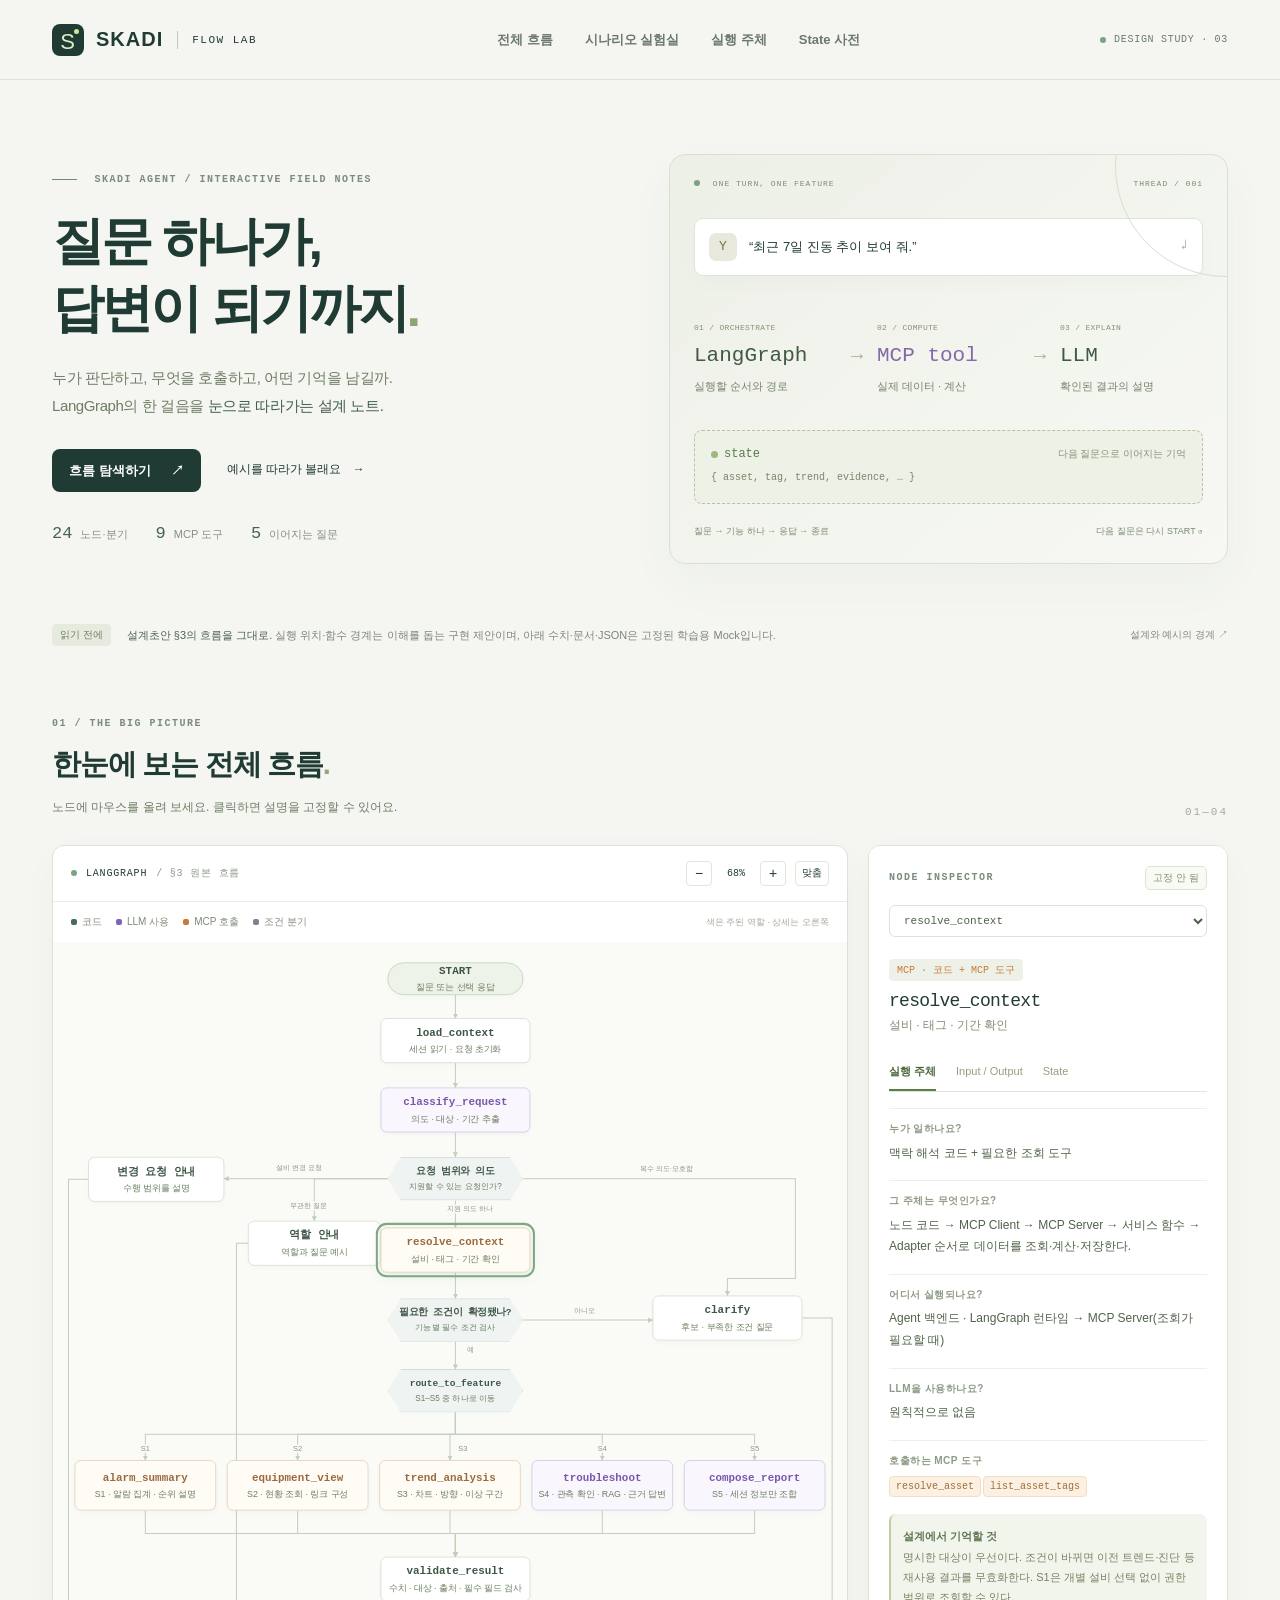
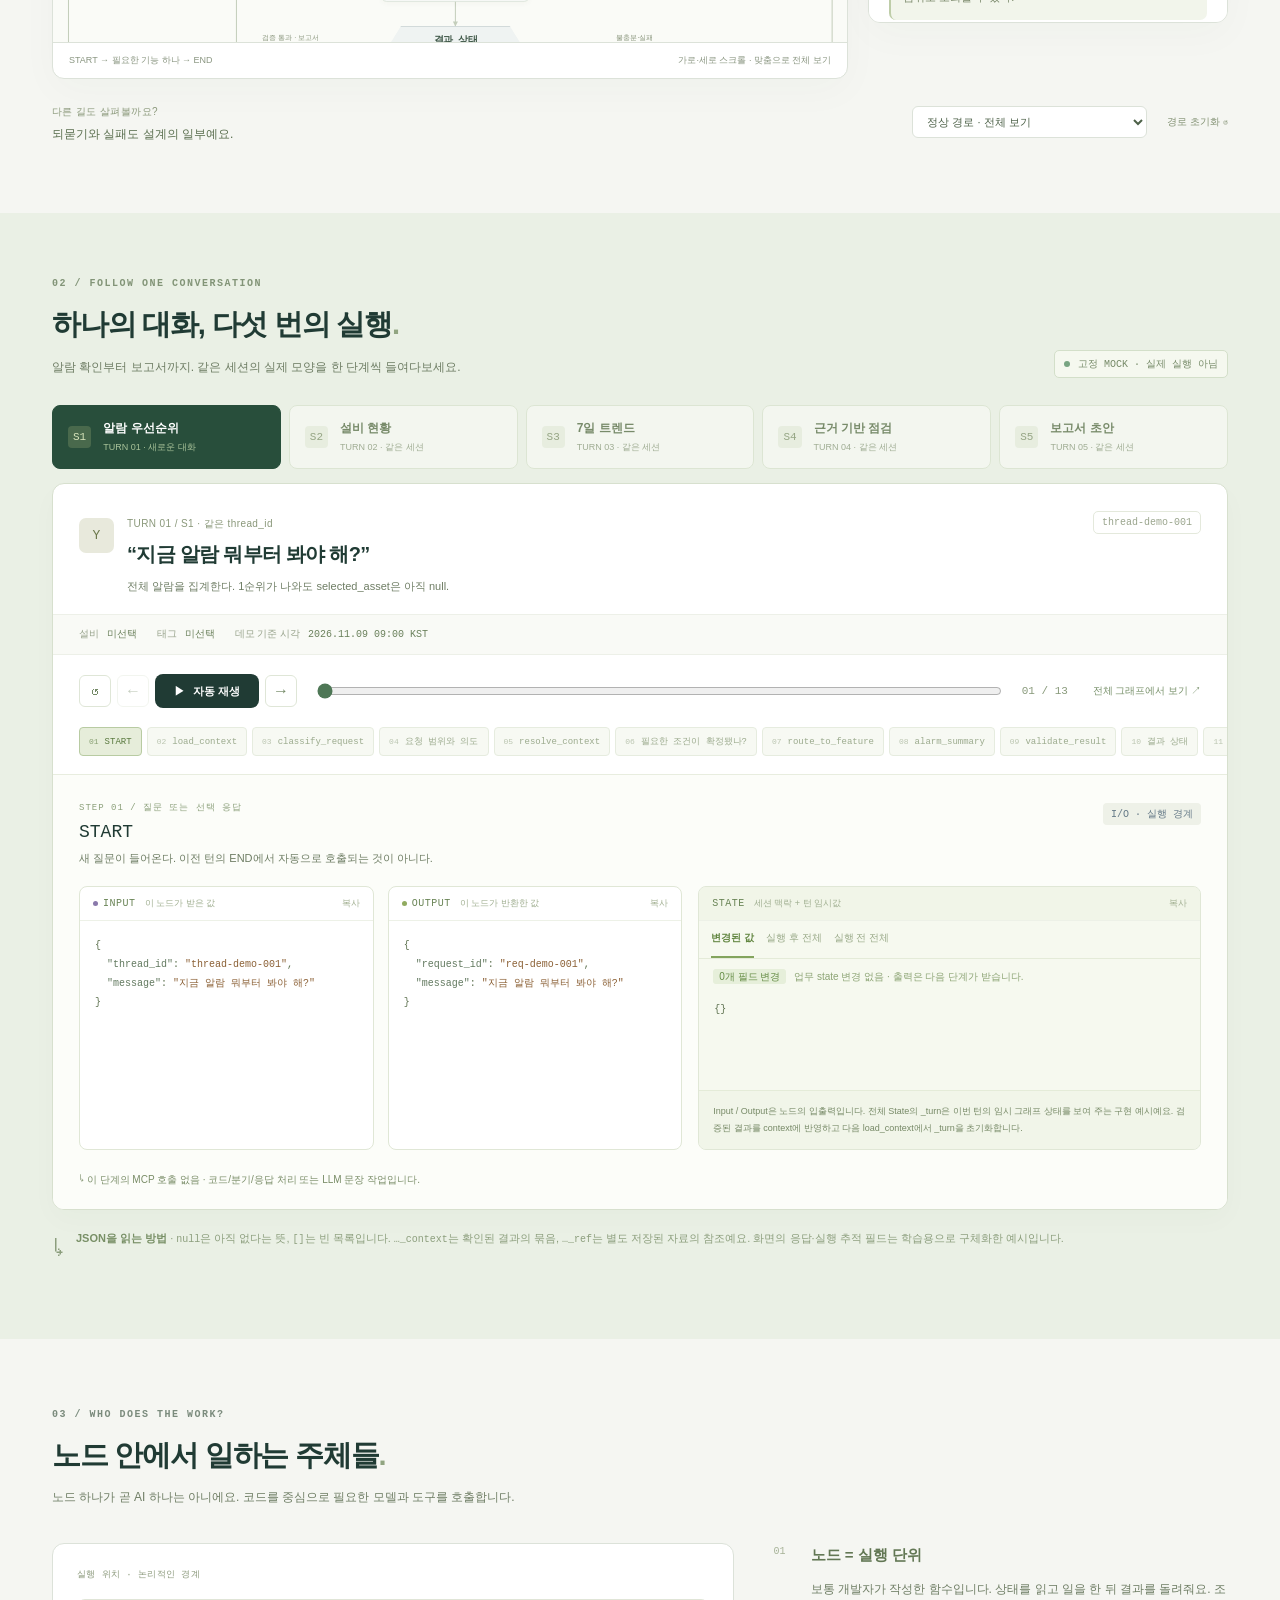
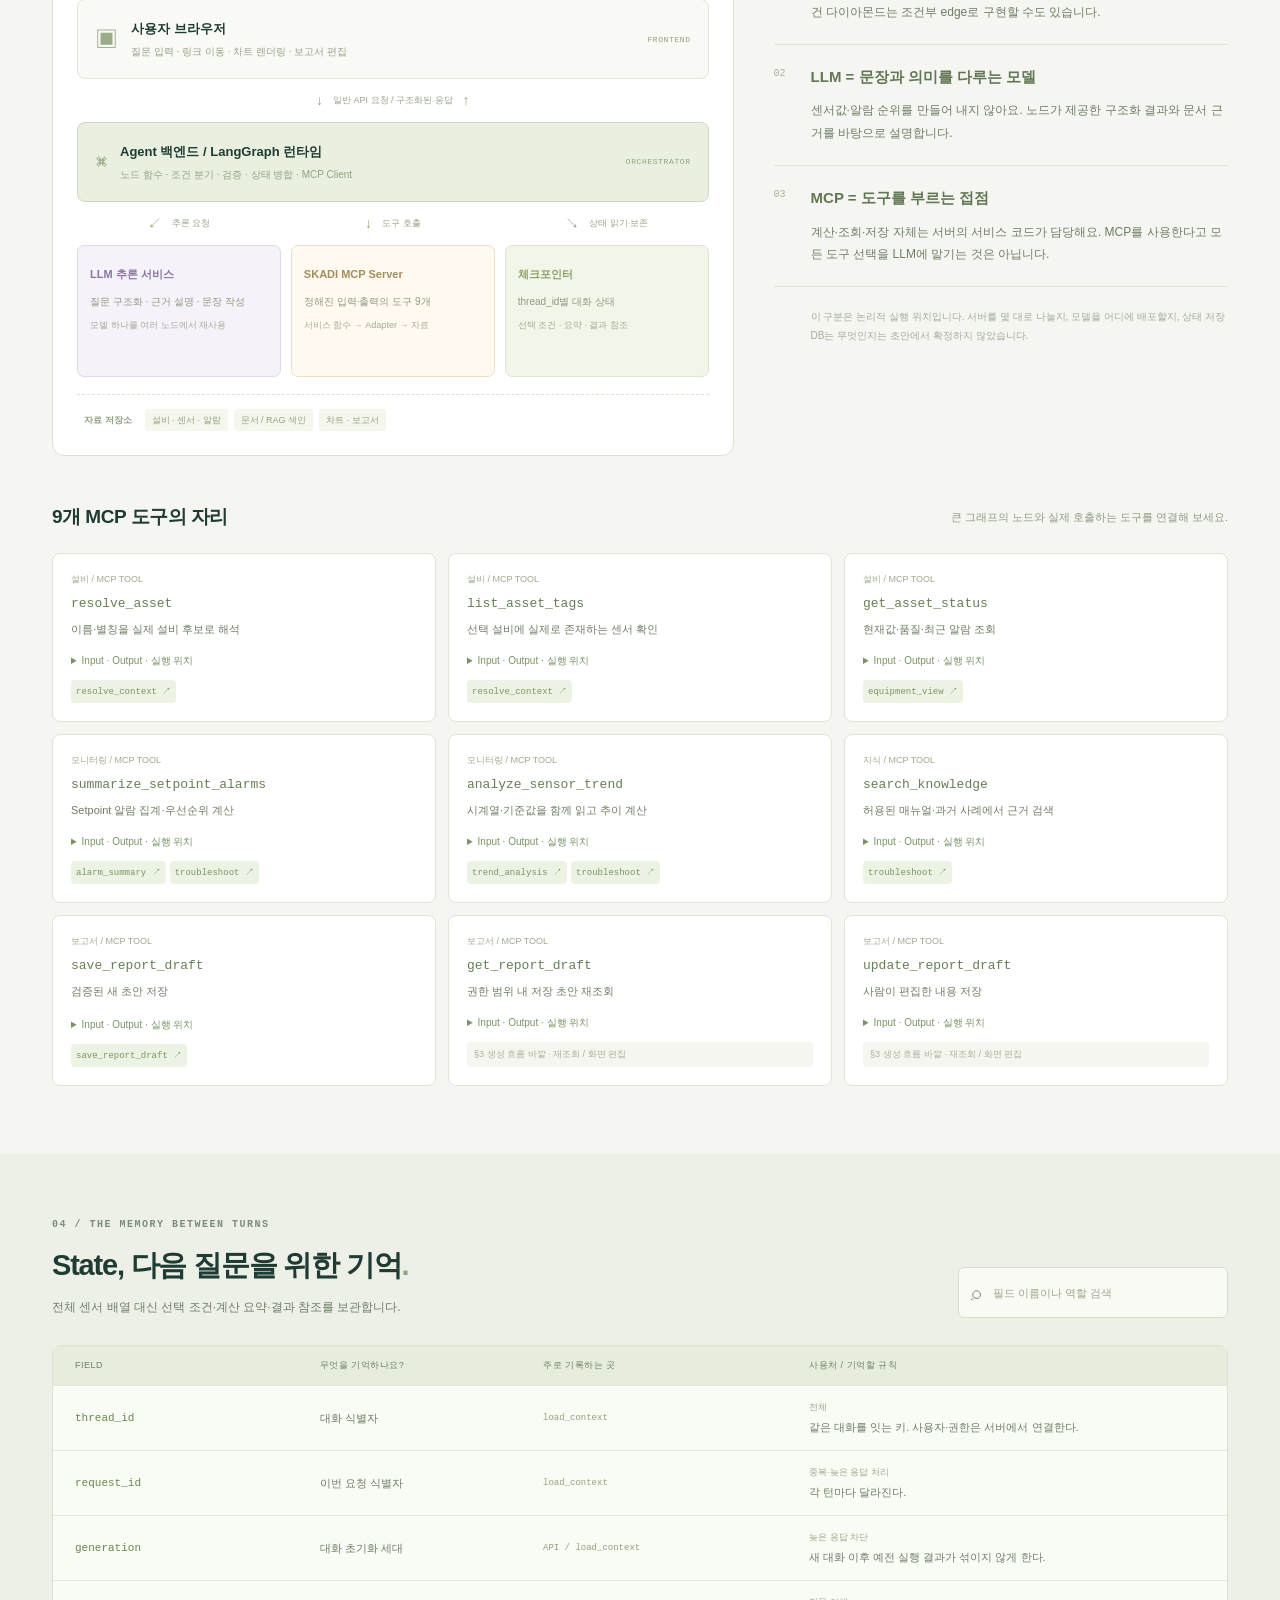
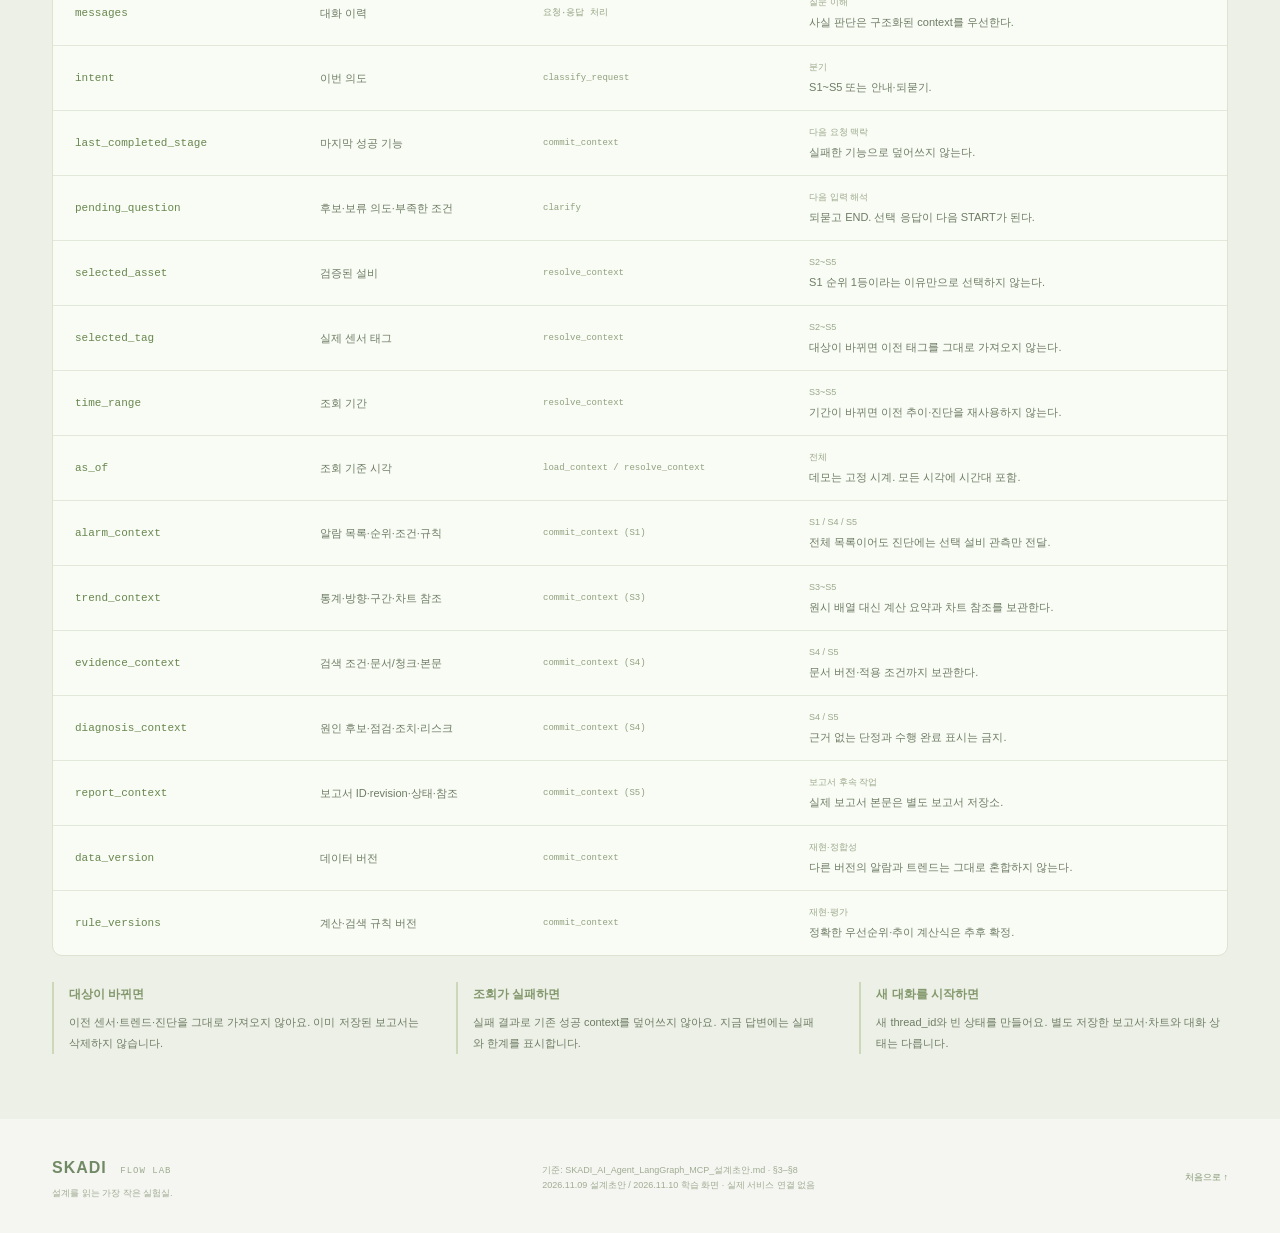
==== index.html @ d01e1230 "Publish SKADI LangGraph interactive learning site" ====
<!doctype html>
<html lang="ko">
<head>
<meta charset="utf-8"><meta name="viewport" content="width=device-width,initial-scale=1">
<meta name="theme-color" content="#f5f6f2">
<meta name="description" content="SKADI 설계초안의 24개 LangGraph 노드와 MCP 도구, S1–S5의 입력·출력·상태 변화를 함께 탐색하는 학습 도구.">
<title>SKADI — LangGraph Flow Lab</title>
<style>:root{--bg:#f5f6f2;--paper:#fff;--ink:#203b34;--body:#48564e;--muted:#839087;--line:#dce2d9;--green:#2a604d;--mint:#e7eee6;--purple:#8062bb;--orange:#c87935;--mono:'SFMono-Regular',Consolas,'Liberation Mono',monospace;--shadow:0 12px 40px #203b3407}*{box-sizing:border-box}html{scroll-behavior:smooth;scroll-padding-top:100px}body{margin:0;background:var(--bg);color:var(--ink);font-family:-apple-system,BlinkMacSystemFont,'Apple SD Gothic Neo','Malgun Gothic',sans-serif;font-size:14px;line-height:1.65}button,input,select{font:inherit}button,a,select,input{touch-action:manipulation}button{cursor:pointer}a{color:inherit;text-decoration:none}button{color:inherit}button:disabled{opacity:.4;cursor:not-allowed}button:focus-visible,a:focus-visible,input:focus-visible,select:focus-visible,[tabindex]:focus-visible{outline:3px solid #a486e0;outline-offset:3px}button,select{transition:background .15s,border-color .15s,box-shadow .15s}::selection{background:#dce7c1}h1,h2,h3,p{margin:0}code,.mono{font-family:var(--mono)}.wrap{max-width:1512px;margin:auto;padding-left:52px;padding-right:52px}.site-header{height:80px;border-bottom:1px solid var(--line);display:flex;align-items:center;justify-content:space-between;padding:0 52px;position:sticky;top:0;z-index:30;background:#f5f6f2f5;backdrop-filter:blur(16px)}.brand{display:flex;align-items:center;gap:12px;font-weight:800;font-size:20px;letter-spacing:1px}.brand-mark{width:32px;height:32px;background:var(--ink);color:#e0ebc8;display:grid;place-items:center;border-radius:8px;font-size:22px;position:relative;font-weight:500}.brand-mark span{position:absolute;width:5px;height:5px;right:5px;top:5px;background:#d2e69b;border-radius:50%}.brand-sep{width:1px;height:18px;background:#bdc9bb;margin:0 2px}.brand-sub{font:11px var(--mono);letter-spacing:1.5px;font-weight:500}.site-header nav{display:flex;gap:32px;font-size:13px;font-weight:600;color:#6b786e}.nav-link:hover{color:var(--green)}.header-status{font:10px var(--mono);letter-spacing:.7px;display:flex;align-items:center;gap:8px;color:#6a7a70}.header-status i,.visual-top i,.fixture-label i,.live-dot{width:6px;height:6px;background:#78a482;border-radius:50%;display:inline-block}.hero{display:grid;grid-template-columns:1fr 1fr;gap:58px;padding-top:74px;padding-bottom:58px;align-items:center}.eyebrow{font:10px var(--mono);letter-spacing:1.5px;font-weight:600;color:#7b8b7d}.tiny-line{width:25px;height:1px;display:inline-block;vertical-align:middle;background:#6f8d6c;margin-right:10px}h1{font-size:clamp(40px,4.1vw,62px);letter-spacing:-3px;font-weight:650;line-height:1.28;margin-top:22px}.green-dot{color:#8ca575}.hero-desc{font-size:15px;line-height:1.9;color:#7a877d;margin-top:22px;letter-spacing:-.4px}.hero-desc strong{color:#435e4f;font-weight:500}.hero-actions{display:flex;align-items:center;gap:26px;margin-top:28px}.btn{border:0;border-radius:8px;padding:11px 17px;font-weight:600;font-size:13px;display:inline-flex;gap:20px;align-items:center;justify-content:center}.primary{background:var(--ink);color:#fff}.primary:hover{background:#35604d}.text-button,.plain-btn{font-size:12px;background:none;border:0;padding:5px 0;font-weight:500}.text-button span{margin-left:8px}.hero-meta{display:flex;gap:28px;margin-top:32px;font-size:11px;color:#869080}.hero-meta b{font:17px var(--mono);color:#45634e;margin-right:5px}.hero-visual{border:1px solid #d9e1d2;background:linear-gradient(140deg,#edf0e7,#f7f8f4);border-radius:16px;padding:24px;position:relative;box-shadow:0 20px 48px #3f54390a;overflow:hidden}.hero-visual:after{content:'';position:absolute;width:220px;height:220px;border:1px solid #d7dfcd;border-radius:50%;right:-110px;top:-100px;pointer-events:none}.visual-top{display:flex;justify-content:space-between;font:8px var(--mono);letter-spacing:1px;color:#7b8a75}.visual-top i{margin-right:7px}.prompt-bubble{background:#fff;border:1px solid #dee4d9;border-radius:9px;display:flex;align-items:center;gap:12px;padding:14px;font-size:13px;margin:30px 0 25px;box-shadow:0 8px 20px #30452c05}.prompt-avatar,.scenario-user{background:#e8e9dc;color:#6c784b;border-radius:7px;display:grid;place-items:center;width:28px;height:28px;font-family:var(--mono);font-size:13px}.prompt-enter{margin-left:auto;color:#a7afa0}.pipeline{display:flex;align-items:center;gap:10px}.pipe-cell{flex:1;padding:13px 0}.pipe-index{font:8px var(--mono);color:#87917a;letter-spacing:.3px}.pipe-cell strong{display:block;font:21px var(--mono);margin:7px 0;color:#405b42}.pipe-cell small{font-size:11px;color:#77836d}.pipe-cell.purple strong{color:#8468aa}.pipe-arrow{font-size:20px;color:#a9b297}.visual-memory{border:1px dashed #b5c4a6;border-radius:8px;padding:16px;margin-top:20px;background:#edf1e6}.visual-memory>div{font:12px var(--mono);color:#597a4d;display:flex;align-items:center;gap:6px}.memory-dot{width:7px;height:7px;background:#9fb77c;border-radius:50%}.memory-label{font:10px -apple-system,sans-serif;margin-left:auto;color:#879279}.visual-memory code{display:block;font-size:10px;margin-top:9px;color:#78856d}.visual-bottom{display:flex;justify-content:space-between;margin-top:20px;font-size:9px;color:#7b8a70}.source-strip{display:flex;align-items:center;gap:16px;font-size:11px;color:#7c8679}.source-strip:before{display:none}.source-strip p{flex:1}.source-strip strong{font-weight:500;color:#50604f}.source-tag{padding:3px 8px;background:#e7ebdf;border-radius:4px;font-size:10px;color:#6c7e60;white-space:nowrap}.source-strip .plain-btn{font-size:10px;white-space:nowrap}.section{padding-top:70px;padding-bottom:68px}.section-title{display:flex;align-items:flex-end;justify-content:space-between;gap:24px;margin-bottom:27px}.section-title .eyebrow{margin-bottom:12px}.section-title h2{font-size:29px;letter-spacing:-1.2px;font-weight:650}.section-dot{color:#91a581}.section-title p:not(.eyebrow){font-size:12px;color:#84907f;margin-top:9px}.section-number{font:11px var(--mono);color:#a3ac9b;letter-spacing:2px}.flow-layout{display:grid;grid-template-columns:minmax(0,1fr) 360px;gap:20px;align-items:start}.graph-card{border:1px solid var(--line);border-radius:12px;background:var(--paper);overflow:hidden;box-shadow:var(--shadow)}.graph-toolbar{display:flex;justify-content:space-between;align-items:center;padding:14px 18px;border-bottom:1px solid #e8ece3;height:56px}.graph-label{font:10px var(--mono);letter-spacing:.8px;display:flex;align-items:center;gap:9px}.muted{color:#8f998a}.zoom-controls{display:flex;align-items:center;gap:5px}.zoom-controls button{border:1px solid #e0e6d9;background:#fff;border-radius:4px;min-width:26px;height:25px;padding:0 6px;font-size:14px}.zoom-controls button:hover{background:var(--mint)}#zoom-label{font:10px var(--mono);width:38px;text-align:center}.zoom-controls .fit-btn{font-size:10px;margin-left:4px}.graph-legend{display:flex;gap:14px;padding:12px 18px;font-size:10px;color:#7f8b79;flex-wrap:wrap}.graph-legend span{display:flex;align-items:center;gap:5px}.graph-legend i{background:var(--dot);width:6px;height:6px;border-radius:2px}.graph-legend .legend-hint{margin-left:auto;font-size:9px;color:#a2ac9a}.graph-viewport{height:700px;overflow:auto;background-color:#fafbf7;background-image:radial-gradient(#d6decc .7px,transparent .7px);background-size:18px 18px;position:relative;overscroll-behavior:contain}#graph-sizer{position:relative;margin:auto}#graph-canvas{width:1144px;height:1640px;position:relative;transform-origin:top left}#graph-edges,#graph-nodes{position:absolute;inset:0}.graph-node{position:absolute;display:flex;flex-direction:column;justify-content:center;align-items:center;background:#fff;border:1.5px solid #ccd9cc;border-radius:9px;box-shadow:0 4px 8px #3c553507;padding:8px;color:#3d5646;z-index:2;transition:box-shadow .15s,opacity .2s,border-color .2s;overflow:visible}.graph-node .node-name{font:14px var(--mono);font-weight:600;white-space:nowrap;line-height:1.4}.graph-node .node-title{font-size:12px;margin-top:4px;color:#83907e;line-height:1.3}.graph-node[data-kind=llm]{border-color:#cbbce3;background:#f9f7fd;color:#7957ad}.graph-node[data-kind=tool]{border-color:#dfc7ab;background:#fffcf6;color:#9b6a3c}.graph-node[data-kind=branch]{border-color:#bfc9cc;background:#eff3f2;border-radius:4px;clip-path:polygon(10% 0,90% 0,100% 50%,90% 100%,10% 100%,0 50%);box-shadow:none}.graph-node[data-kind=branch] .node-name{font-size:13px}.graph-node[data-kind=branch] .node-title{font-size:11px}.graph-node[data-kind=boundary]{border-radius:32px;background:#eef3e9;border-color:#b9ccb1}.graph-node[data-kind=boundary] .node-name{font-size:14px}.graph-node.selected{outline:3px solid #82a684;outline-offset:4px;z-index:4;box-shadow:0 4px 18px #53825425}.graph-node.active-step{background:#264c3a;color:#fff;border-color:#264c3a;box-shadow:0 0 0 5px #d9e4c5}.graph-node.active-step .node-title{color:#cad8be}.graph-node.dimmed{opacity:.25}.graph-edge{fill:none;stroke:#c4cebb;stroke-width:1.5;transition:opacity .2s;marker-end:url(#arrow)}.graph-edge.highlighted{stroke:#70945d;stroke-width:3;marker-end:url(#arrow-active)}.graph-edge.dimmed{opacity:.18}.edge-label{font:11px -apple-system,sans-serif;fill:#8a967d;paint-order:stroke;stroke:#fafbf7;stroke-width:5px;stroke-linejoin:round}.edge-label.highlighted{fill:#527246}.edge-label.dimmed{opacity:.3}.graph-footer{display:flex;justify-content:space-between;border-top:1px solid var(--line);padding:10px 16px;font-size:10px;color:#8a9681}.inspector{position:sticky;top:100px;border:1px solid var(--line);border-radius:12px;background:#fff;padding:20px;box-shadow:var(--shadow);max-height:calc(100vh - 122px);overflow:auto;scrollbar-width:thin}.inspector-top{display:flex;align-items:center;justify-content:space-between;margin-bottom:15px}.chip-button{border:1px solid var(--line);border-radius:5px;background:#f8faf4;font-size:10px;padding:3px 7px;color:#809074}.chip-button[aria-pressed=true]{background:#e5ecd9;color:#536b3f;border-color:#b9c8a6}select{background:#fff;color:#4d6148;border:1px solid var(--line);border-radius:6px;padding:8px 28px 8px 10px;font-size:11px;max-width:100%}#node-select{width:100%;font-family:var(--mono);font-size:11px;margin-bottom:20px}.node-detail-header .actor-badge{margin-bottom:10px}.actor-badge{display:inline-flex;align-items:center;gap:6px;font:10px var(--mono);padding:4px 8px;border-radius:4px;background:#eef1e8;color:#657b59;white-space:nowrap}.node-detail-header h3{font:18px var(--mono);letter-spacing:-.7px;overflow-wrap:anywhere}.node-detail-header p{font-size:12px;color:#7f8e76;margin-top:5px}.detail-field{margin-top:16px;padding-top:12px;border-top:1px solid #edf0e7}.detail-field dt{font-size:10px;font-weight:600;color:#8f9b85;letter-spacing:.5px;margin-bottom:5px}.detail-field dd{margin:0;font-size:12px;color:#51634a;line-height:1.8;overflow-wrap:anywhere}.tool-pill{display:inline-block;font:10px var(--mono);padding:4px 6px;margin:2px 2px 2px 0;background:#fbf0e2;color:#a26f36;border:1px solid #f1dec3;border-radius:4px;overflow-wrap:anywhere;max-width:100%}.inspector-tabs{display:flex;border-bottom:1px solid #e1e7d8;margin-top:17px;gap:20px}.inspector-tabs button{border:0;border-bottom:2px solid transparent;background:none;font-size:11px;padding:9px 0;color:#91a083}.inspector-tabs button.active{border-color:#5d7c4a;color:#49653a;font-weight:600}.mini-json{background:#f5f7f0;border:1px solid #e8eddf;border-radius:6px;padding:10px;font:10px/1.65 var(--mono);white-space:pre-wrap;overflow-wrap:anywhere;margin:8px 0;max-height:300px;overflow:auto;color:#516848}.mini-label{font:9px var(--mono);letter-spacing:.5px;color:#8c9a7d;margin-top:14px}.node-note{font-size:11px;line-height:1.85;margin-top:15px;padding:12px;background:#f2f5eb;border-radius:7px;color:#758465;border-left:2px solid #becda8}.node-note strong{color:#5e7650}.example-jump{font-size:11px;background:#fff;border:1px solid #d9e3ce;border-radius:5px;padding:7px 10px;margin-top:13px;width:100%;text-align:left}.exception-bar{display:flex;align-items:center;gap:20px;padding:20px 0 0}.small-label{font-size:10px;letter-spacing:.4px;color:#8a987a}.exception-bar p{font-size:12px;color:#596e4e;margin-top:3px}.exception-bar select{margin-left:auto;min-width:235px}.exception-bar .plain-btn{font-size:10px;color:#829173}#exception-detail{margin-top:16px;border:1px solid #ddd4ed;background:#f8f5fc;border-radius:10px;padding:22px}.exception-title{display:flex;align-items:flex-start;justify-content:space-between;gap:20px}.exception-title h3{font-size:16px;color:#77608e}.exception-title p{font-size:12px;color:#877496;margin-top:8px;max-width:900px}.exception-code{display:grid;grid-template-columns:1fr 1fr 1fr;gap:15px;margin-top:14px}.exception-code pre{background:#fff}.exception-invariant{font-size:11px;color:#8f77aa;margin-top:10px}.lab-section{background:#eaf0e5;padding:65px 0}.lab-section .section-title .eyebrow{color:#829477}.fixture-label{font:10px var(--mono);background:#f5f8ef;border:1px solid #d3dfc9;border-radius:5px;padding:6px 9px;color:#768a68;display:flex;align-items:center;gap:8px;white-space:nowrap}.turn-tabs{display:grid;grid-template-columns:repeat(5,1fr);gap:8px;margin-bottom:14px}.turn-tab{background:#f3f6ef;border:1px solid #dce5d3;border-radius:8px;padding:13px 15px;text-align:left;display:flex;align-items:center;gap:12px;position:relative}.turn-tab .turn-num{font:11px var(--mono);color:#95a584;background:#e7eddf;border-radius:4px;padding:5px}.turn-tab .turn-name{font-size:12px;color:#788b6a;font-weight:600}.turn-tab .turn-small{display:block;font-size:9px;color:#a0ad94;font-weight:400;margin-top:2px}.turn-tab[aria-selected=true]{background:#284e3b;border-color:#284e3b}.turn-tab[aria-selected=true] .turn-num{background:#49694c;color:#d7e4bb}.turn-tab[aria-selected=true] .turn-name{color:#fff}.turn-tab[aria-selected=true] .turn-small{color:#a9c39a}.scenario-card{border:1px solid #d7e0ce;border-radius:12px;background:#fff;overflow:hidden;box-shadow:0 10px 28px #2d4c2206}.scenario-head{display:flex;align-items:flex-start;gap:13px;padding:27px 26px 19px}.scenario-user{width:35px;height:35px;flex-shrink:0;margin-top:7px}.scenario-question h3{font-size:20px;font-weight:600;letter-spacing:-.7px;margin-top:4px}.scenario-question p{font-size:11px;color:#8b9781;margin-top:6px}.session-badge{margin-left:auto;font:10px var(--mono);padding:5px 8px;border:1px solid #e4e9dc;border-radius:5px;color:#9aa58d;white-space:nowrap}.demo-context{display:flex;flex-wrap:wrap;gap:20px;background:#f9faf6;padding:11px 26px;border-top:1px solid #edf0e8;border-bottom:1px solid #edf0e8;font-size:10px;color:#97a28b}.demo-context b{font:10px var(--mono);color:#6a805b;margin-left:5px}.playback{display:flex;gap:18px;align-items:center;padding:19px 26px}.play-buttons{display:flex;align-items:center;gap:6px}.square-btn{border:1px solid #dfe6d7;background:#fff;border-radius:6px;width:32px;height:32px;font-size:16px;color:#738966}.play-buttons .btn{padding:8px 13px;font-size:11px;gap:8px;min-width:104px}.playback input{flex:1;accent-color:#4e7756;min-width:60px}.playback .mono{font-size:11px;color:#899a7b;white-space:nowrap;width:53px}.playback .plain-btn{font-size:10px;white-space:nowrap;color:#779069}.step-rail{display:flex;gap:5px;padding:0 26px 18px;overflow:auto;scrollbar-width:thin}.step-chip{flex-shrink:0;background:#f7f9f3;border:1px solid #e6ecdf;border-radius:4px;font:9px var(--mono);padding:7px 9px;color:#9baa8d;display:flex;align-items:center;gap:6px}.step-chip.active{background:#e6edda;border-color:#b8cba2;color:#58783d}.step-chip.past{color:#7f9870;background:#f2f6eb}.step-chip .step-n{font-size:8px;opacity:.65}.trace-heading{padding:19px 26px;border-top:1px solid #e8eddf;background:#fcfdf9;display:flex;align-items:flex-start;gap:25px;justify-content:space-between}.step-kicker{font:9px var(--mono);color:#8ca07b;letter-spacing:1px}.trace-heading h3{font:18px var(--mono);margin-top:5px}.trace-heading p{font-size:11px;color:#87967b;margin-top:7px;max-width:850px}.trace-heading .actor-badge{margin-top:9px}.trace-layout{display:grid;grid-template-columns:1.2fr 1fr;padding:0 26px 22px;gap:16px;background:#fcfdf9}.io-column{display:grid;grid-template-columns:1fr 1fr;gap:14px;min-width:0}.data-panel,.state-panel{border:1px solid #e0e7d6;border-radius:8px;background:#fff;min-width:0;overflow:hidden}.panel-heading{display:flex;align-items:center;justify-content:space-between;padding:10px 13px;border-bottom:1px solid #edf1e7;font:10px var(--mono);letter-spacing:.5px;color:#688354;gap:6px}.panel-heading>span{display:flex;align-items:center;gap:5px}.panel-heading small{font:9px -apple-system,sans-serif;letter-spacing:0;color:#a0af91;margin-left:4px}.io-dot{width:5px;height:5px;border-radius:50%;display:inline-block}.input-dot{background:#8a79ab}.output-dot{background:#91ab60}.copy-btn{background:none;border:0;font-size:9px;color:#a2b092;padding:0;white-space:nowrap}.copy-btn:hover{color:#527440}.data-panel pre,.state-panel pre{padding:15px;margin:0;font:10px/1.9 var(--mono);color:#5f7351;white-space:pre-wrap;overflow-wrap:anywhere;max-height:405px;min-height:160px;overflow:auto;tab-size:2}.json-key{color:#62795f}.json-string{color:#927749}.json-number{color:#9771ae}.json-bool{color:#7d8cb1}.json-null{color:#a5afa0}.state-panel{background:#f6f9ef}.state-panel .panel-heading{background:#f1f5e8}.state-tabs{display:flex;gap:12px;padding:0 12px;border-bottom:1px solid #e4ebd8}.state-tabs button{border:0;background:none;border-bottom:2px solid transparent;padding:9px 0;font-size:10px;color:#9aaa89}.state-tabs button[aria-selected=true]{border-bottom-color:#83a45d;color:#628641;font-weight:600}#state-summary{font-size:10px;padding:10px 14px 0;color:#8ca474}.state-panel pre{max-height:327px;min-height:105px}.state-footnote{font-size:9px;line-height:1.9;color:#95a684;padding:12px 14px;border-top:1px solid #e4ebd8;background:#f1f5e9}.state-change-count{color:#648c44;background:#e6efda;border-radius:3px;padding:2px 6px;margin-right:5px}.tool-calls-wrap{padding:0 26px 22px;background:#fcfdf9}.tool-calls-head{font-size:11px;font-weight:600;color:#8c795d;margin-bottom:9px}.tool-call{border:1px solid #eddfcb;border-radius:7px;margin-top:8px;overflow:hidden;background:#fff}.tool-call summary{cursor:pointer;padding:11px 14px;background:#fbf7f0;font:10px var(--mono);color:#9b7e53}.tool-call summary small{float:right;color:#b8a17f;font:9px -apple-system,sans-serif}.call-body{display:grid;grid-template-columns:1fr 1fr;gap:15px;padding:0 14px 14px}.call-body pre{max-height:320px}.no-tools{font-size:10px;color:#a6b098;padding:0 26px 20px;background:#fcfdf9}.response-card{margin:0 26px 24px;border:1px solid #dce8ce;border-radius:8px;padding:18px;background:#f8fbf1}.response-card .small-label{color:#7f9c66}.response-card p{font-size:12px;color:#688052;margin-top:10px;line-height:1.9}.mock-link{display:inline-block;margin-top:10px;font-size:10px;padding:5px 9px;background:#e8f0dc;color:#74934f;border:0;border-radius:5px}.mini-chart{width:100%;max-width:600px;margin-top:16px;display:block}.chart-caption{font-size:9px;color:#9ca98b;margin-top:5px}.turn-end-note{padding:20px 26px;display:flex;justify-content:space-between;align-items:center;gap:25px;background:#eef4e4;border-top:1px solid #dbe7cc}.turn-end-note[hidden]{display:none}.turn-end-note b{font-size:13px;color:#678549}.turn-end-note p{font-size:11px;color:#8ba373;margin-top:5px}.turn-end-note .btn{font-size:11px;white-space:nowrap}.learning-note{display:flex;gap:12px;margin-top:18px;color:#8c9e7d;font-size:11px;line-height:1.9}.learning-note>span{font-size:24px;font-weight:300}.learning-note b{font-weight:600;color:#788f66}.learning-note code{font-size:10px}.architecture-grid{display:grid;grid-template-columns:1.5fr 1fr;gap:40px;margin-top:35px}.architecture-diagram{border:1px solid var(--line);border-radius:12px;background:#fff;padding:24px}.architecture-diagram>.small-label{font:9px var(--mono);display:block;margin-bottom:18px}.runtime-box{border-radius:8px;padding:17px;display:flex;align-items:center;gap:13px;border:1px solid #e0e5d7;background:#f9faf6}.runtime-box b{font-size:13px;font-weight:600}.runtime-box p{font-size:10px;color:#96a186;margin-top:4px}.runtime-icon{font:23px var(--mono);color:#9cab88}.runtime-tag{font:8px var(--mono);margin-left:auto;color:#91a17e;letter-spacing:.6px}.agent-box{background:#eaf0df;border-color:#cbdabd}.runtime-connector{display:flex;gap:10px;align-items:center;justify-content:center;padding:10px;font-size:14px;color:#94a87b}.runtime-connector span{font-size:9px;color:#97a58a}.runtime-branches{display:grid;grid-template-columns:1fr 1fr 1fr;gap:10px}.runtime-small{border:1px solid #dfe5d5;border-radius:7px;padding:16px 12px;min-height:132px}.runtime-small b{font-size:11px}.runtime-small p{font-size:10px;margin-top:9px;color:#8e9a81}.runtime-small small{font-size:9px;display:block;color:#a0ac94;line-height:1.8;margin-top:7px}.model-box{background:#f6f2fa;border-color:#e1d8ed;color:#8a74a2}.mcp-box{background:#fff9ef;border-color:#ebdfc8;color:#a48d5f}.checkpoint-box{background:#f2f6e9;color:#8c9f66}.storage-line{display:flex;flex-wrap:wrap;gap:6px;margin-top:17px;border-top:1px dashed #dce5d0;padding-top:14px;font-size:9px;color:#91a17f}.storage-line span{padding:4px 7px;background:#f5f7ef;border-radius:3px}.storage-line span:first-child{background:transparent;font-weight:600}.concept-notes article{position:relative;padding:0 0 20px 37px;margin-bottom:20px;border-bottom:1px solid #e0e6d6}.concept-notes article>span{position:absolute;left:0;top:3px;font:10px var(--mono);color:#a7b398}.concept-notes h3{font-size:15px;font-weight:600;color:#627754}.concept-notes article p{font-size:12px;color:#919d85;margin-top:10px;line-height:1.9}.architecture-caveat{font-size:10px;line-height:1.9;color:#a1ac95;padding-left:37px}.subsection-head{margin-top:45px;margin-bottom:20px;display:flex;justify-content:space-between;align-items:center}.subsection-head h3{font-size:19px;font-weight:600;letter-spacing:-.5px}.subsection-head p{font-size:11px;color:#8e9b81}.tool-catalog{display:grid;grid-template-columns:repeat(3,1fr);gap:12px}.tool-card{border:1px solid #dfe5d6;border-radius:8px;background:#fff;padding:18px;display:flex;flex-direction:column}.tool-card .tool-category{font-size:9px;color:#9caa8b}.tool-card h4{font:13px var(--mono);color:#677f55;overflow-wrap:anywhere;margin:9px 0}.tool-card>p{font-size:11px;color:#8b9a7c;margin-bottom:13px}.tool-card details{font-size:10px;color:#8d9c7e;line-height:1.9;margin-top:auto}.tool-card summary{cursor:pointer;font-size:10px;color:#7a9365}.tool-card details>div{border-top:1px solid #edf0e6;margin-top:9px;padding-top:9px;overflow-wrap:anywhere}.tool-card .node-jump{border:0;border-radius:4px;background:#edf3e4;color:#7b9561;font:9px var(--mono);margin:10px 4px 0 0;padding:5px}.outside-flow{font-size:9px;color:#aaaf9d;background:#f5f6f0;border-radius:3px;padding:5px 7px;margin-top:10px}.dictionary-section{background:#edf0e7;padding:65px 0}.search-field{display:flex;align-items:center;gap:10px;border:1px solid #d7dfcb;border-radius:6px;background:#f8faf3;padding:8px 12px;min-width:270px}.search-field>span{font-size:20px;color:#8e9f7e}.search-field input{border:0;background:none;outline:none;font-size:11px;color:#6c8658;width:100%}.search-field input::placeholder{color:#9caa8e}.dictionary-table{border:1px solid #dce3d0;border-radius:10px;overflow:hidden;background:#f9fbf5}.dictionary-row{display:grid;grid-template-columns:1.05fr .95fr 1.15fr 1.85fr;gap:20px;padding:14px 22px;border-bottom:1px solid #e3e9da;font-size:11px;color:#829474;align-items:center}.dictionary-row:last-child{border-bottom:0}.dictionary-row code{font-size:11px;color:#68874e;overflow-wrap:anywhere}.dictionary-row .write-node{font:9px/1.8 var(--mono);color:#91a17e}.dictionary-head{background:#e7eddd;font-size:9px;letter-spacing:.5px;color:#8ea079;padding-top:12px;padding-bottom:12px}.dictionary-row .field-usage{font-size:9px;color:#9ba98a;display:block;margin-bottom:3px}.no-results{padding:24px;color:#8c9f79;text-align:center;font-size:12px}.memory-rules{display:grid;grid-template-columns:repeat(3,1fr);gap:35px;margin-top:26px}.memory-rules article{border-left:2px solid #ccd8b9;padding-left:15px}.memory-rules b{font-size:12px;font-weight:600;color:#83986c}.memory-rules p{font-size:11px;color:#9cab8a;margin-top:7px;line-height:1.9}footer.wrap{display:flex;justify-content:space-between;align-items:center;gap:30px;padding-top:36px;padding-bottom:36px;font-size:9px;color:#a0ac92}.footer-brand b{font-size:16px;letter-spacing:1px;color:#728966}.footer-brand b span{font:9px var(--mono);margin-left:8px;color:#9dac8f}.footer-brand p{margin-top:5px}footer a{white-space:nowrap;color:#7f956c}.toast{position:fixed;left:50%;bottom:25px;transform:translate(-50%,15px);z-index:100;background:#284e3b;color:#f1f8e7;padding:11px 20px;border-radius:8px;font-size:12px;opacity:0;pointer-events:none;transition:.2s;box-shadow:0 8px 30px #162a3325}.toast.visible{opacity:1;transform:translate(-50%,0)}dialog{border:1px solid #d6dfca;border-radius:15px;max-width:600px;width:calc(100% - 40px);padding:36px;background:#fafcf6;color:#627753;box-shadow:0 30px 100px #1a342333}dialog::backdrop{background:#1c352c70;backdrop-filter:blur(4px)}dialog h2{font-size:24px;margin:15px 0}dialog p:not(.eyebrow){font-size:12px;line-height:1.9;margin-top:18px;color:#8a997a}.dialog-close{position:absolute;right:15px;top:10px;background:none;border:0;font-size:25px;color:#9aa88c}.dialog-foot{background:#edf3e3;border-radius:7px;padding:13px}.sr-only{position:absolute;width:1px;height:1px;padding:0;margin:-1px;overflow:hidden;clip:rect(0,0,0,0);white-space:nowrap;border:0}.skip-link{position:fixed;top:-60px;left:20px;z-index:100;background:var(--ink);color:#fff;padding:10px}.skip-link:focus{top:10px}@media(min-width:1600px){.graph-viewport{height:820px}}@media(max-width:1150px){.wrap{padding-left:30px;padding-right:30px}.site-header{padding:0 30px}.site-header nav{gap:20px}.header-status{display:none}.hero{gap:30px}.flow-layout{grid-template-columns:minmax(0,1fr) 310px}.inspector{padding:16px}.legend-hint{display:none!important}.trace-layout{grid-template-columns:1fr 1fr}.io-column{grid-template-columns:1fr}.data-panel pre{max-height:230px;min-height:90px}.state-panel pre{max-height:460px}.panel-heading small{display:none}.architecture-grid{gap:25px}.runtime-tag{display:none}.pipe-cell strong{font-size:17px}.pipe-index{font-size:7px}.turn-tab{padding:12px 10px;gap:7px}.turn-tab .turn-name{font-size:11px}.turn-tab .turn-small{font-size:8px}.hero-visual{padding:20px}}@media(max-width:900px){.hero{grid-template-columns:1fr 1fr;gap:20px;padding-top:45px}.hero h1{font-size:41px}.hero-desc{font-size:12px}.hero-actions{gap:13px}.hero-actions .btn{font-size:11px;gap:10px}.text-button{font-size:10px}.visual-top{font-size:7px}.pipeline{gap:7px}.pipe-cell strong{font-size:15px}.pipe-cell small{font-size:9px}.visual-bottom{font-size:8px;gap:10px}.hero-meta{gap:20px}.prompt-bubble{font-size:10px;padding:10px;gap:8px}.source-strip{flex-wrap:wrap;gap:9px}.source-strip p{flex-basis:calc(100% - 80px)}.source-strip .plain-btn{margin-left:65px}.flow-layout{grid-template-columns:minmax(0,1fr) 290px;gap:12px}.graph-legend{gap:9px;padding:10px}.graph-toolbar{padding:12px}.graph-label .muted{display:none}.graph-viewport{height:640px}.architecture-grid{grid-template-columns:1fr}.concept-notes{display:grid;grid-template-columns:repeat(3,1fr);gap:20px}.concept-notes article{padding-left:0;margin:0}.concept-notes article>span{position:static;display:block;margin-bottom:10px}.architecture-caveat{grid-column:1/-1;padding:0}.tool-catalog{grid-template-columns:repeat(2,1fr)}.dictionary-row{grid-template-columns:1fr 1fr 1.3fr;gap:14px}.dictionary-row .write-node,.dictionary-head span:nth-child(3){display:none}.playback{gap:10px}.playback .plain-btn{display:none}.session-badge{display:none}.turn-tab .turn-small{display:none}.section-title h2{font-size:25px}.section-title .fixture-label{font-size:8px}.trace-heading p{font-size:10px}.subsection-head{align-items:flex-start;gap:20px}.subsection-head p{font-size:10px}.memory-label{font-size:8px}.visual-memory code{font-size:8px}}@media(max-width:680px){html{scroll-padding-top:75px}.wrap{padding-left:20px;padding-right:20px}.site-header{height:64px;padding:0 20px}.brand{font-size:17px;gap:8px}.brand-mark{width:27px;height:27px;font-size:19px}.brand-sub{font-size:8px}.brand-sep{margin:0}.site-header nav{gap:14px}.site-header nav a{font-size:10px}.site-header nav a:nth-child(n+3){display:none}.hero{grid-template-columns:1fr;padding-top:38px;padding-bottom:28px;gap:30px}.hero h1{font-size:44px;letter-spacing:-2.5px}.hero-desc{font-size:13px}.hero-actions .btn{font-size:12px}.hero-meta{margin-top:22px}.hero-visual{padding:19px}.pipe-cell strong{font-size:20px}.pipe-cell small{font-size:10px}.pipe-index{font-size:8px}.prompt-bubble{font-size:13px;margin:23px 0 18px}.visual-memory{margin-top:10px}.memory-label{font-size:10px}.visual-memory code{font-size:10px}.visual-top{font-size:8px}.visual-bottom{font-size:9px}.source-strip{font-size:10px;gap:8px;align-items:flex-start}.source-tag{font-size:9px;margin-top:2px}.source-strip p{flex-basis:calc(100% - 75px)}.source-strip .plain-btn{margin-left:0}.section{padding-top:45px;padding-bottom:42px}.section-title{margin-bottom:22px;align-items:flex-start;flex-direction:column;gap:12px}.section-title h2{font-size:25px}.section-title p:not(.eyebrow){font-size:11px}.section-number{display:none}.flow-layout{display:flex;flex-direction:column;gap:14px}.graph-card{width:100%}.graph-viewport{height:520px}.inspector{position:static;width:100%;max-height:none}.node-detail-header h3{font-size:18px}.detail-field{margin-top:12px}.node-detail-header p{font-size:12px}.graph-footer{font-size:9px}.exception-bar{gap:10px;flex-wrap:wrap}.exception-bar>div{width:100%}.exception-bar select{margin:0;min-width:0;flex:1}.exception-code{grid-template-columns:1fr}.exception-title{flex-direction:column}.exception-title h3{font-size:15px}.exception-title p{font-size:11px}.lab-section,.dictionary-section{padding:43px 0}.turn-tabs{gap:5px}.turn-tab{flex-direction:column;padding:10px 4px;gap:4px;text-align:center}.turn-tab .turn-num{font-size:9px;padding:2px 4px;background:none!important}.turn-tab .turn-name{font-size:9px;letter-spacing:-.4px}.scenario-head{padding:18px 15px 15px;gap:9px}.scenario-question h3{font-size:16px}.scenario-question p{font-size:10px}.scenario-user{width:27px;height:27px;font-size:11px}.demo-context{padding:10px 15px;gap:5px 15px;font-size:9px}.demo-context b{font-size:9px}.playback{padding:15px;gap:8px;flex-wrap:wrap}.play-buttons{gap:4px}.play-buttons .btn{min-width:88px;font-size:10px;padding:8px}.playback .mono{font-size:9px;width:44px}.square-btn{width:28px;height:29px;font-size:14px}.playback input{width:70px}.step-rail{padding-left:15px;padding-right:15px}.trace-heading{padding:15px;gap:10px}.trace-heading h3{font-size:15px}.trace-heading .actor-badge{font-size:8px;padding:4px 5px}.trace-layout{grid-template-columns:1fr;padding:0 15px 16px;gap:12px}.io-column{grid-template-columns:1fr}.panel-heading small{display:inline}.data-panel pre{font-size:10px;max-height:270px}.state-panel pre{max-height:350px}.tool-calls-wrap{padding:0 15px 16px}.call-body{grid-template-columns:1fr;gap:0}.tool-call summary small{display:none}.response-card{margin:0 15px 16px;padding:14px}.turn-end-note{padding:17px 15px;gap:15px;flex-direction:column;align-items:flex-start}.learning-note{font-size:10px}.architecture-diagram{padding:16px}.runtime-box{padding:13px;gap:9px}.runtime-box b{font-size:11px}.runtime-box p{font-size:9px}.runtime-branches{grid-template-columns:1fr;gap:0}.runtime-small{min-height:0;padding:13px}.runtime-small p,.runtime-small small{margin-top:5px}.runtime-branches>div .runtime-connector{padding:7px}.concept-notes{grid-template-columns:1fr;gap:20px}.concept-notes article{padding:0 0 20px 32px}.concept-notes article>span{position:absolute}.concept-notes h3{font-size:14px}.concept-notes article p{font-size:11px}.architecture-caveat{font-size:10px}.tool-catalog{grid-template-columns:1fr}.tool-card{padding:16px}.tool-card h4{font-size:13px}.subsection-head{flex-direction:column;gap:6px;margin-top:30px}.search-field{width:100%;min-width:0}.dictionary-row{grid-template-columns:.9fr 1.1fr;padding:13px;gap:10px;font-size:10px;align-items:start}.dictionary-row code{font-size:10px}.dictionary-head{display:none}.dictionary-row>span:last-child{grid-column:1/-1;font-size:10px;padding-top:6px;border-top:1px dashed #e1e7d8}.dictionary-row .field-usage{display:inline;margin-right:8px}.memory-rules{grid-template-columns:1fr;gap:22px}.memory-rules p{font-size:11px}.footer-brand b{font-size:14px}footer.wrap{flex-wrap:wrap;padding-top:25px;padding-bottom:25px;gap:18px}footer>div:nth-child(2){order:3;width:100%;font-size:8px}footer a{margin-left:auto}dialog{padding:26px}dialog h2{font-size:22px}}@media(prefers-reduced-motion:reduce){html{scroll-behavior:auto}*,*:before,*:after{transition:none!important;animation:none!important}}
/* Hover facts remain legible independently of graph zoom. */
.graph-node .node-name{font-size:16px}.graph-node .node-title{font-size:13px;color:#6b7e60}.graph-node[data-kind=branch] .node-name{font-size:14px}.graph-node[data-kind=boundary] .node-name{font-size:16px}.graph-node[data-kind=branch] .node-title{font-size:12px}.node-hover-card{position:fixed;z-index:70;width:350px;max-width:calc(100vw - 24px);border:1px solid #c9d7bd;background:#fffffff9;border-radius:10px;padding:17px;box-shadow:0 12px 45px #243e3326;pointer-events:none;backdrop-filter:blur(10px)}.node-hover-card[hidden]{display:none}.node-hover-card>b{display:block;font:15px var(--mono);margin-top:5px}.hover-type{font-size:9px;color:#8e9e80}.node-hover-card dl{display:grid;grid-template-columns:65px 1fr;gap:7px 9px;font-size:10px;margin:12px 0}.node-hover-card dt{color:#8a9d76}.node-hover-card dd{margin:0;color:#5f7550;overflow-wrap:anywhere;line-height:1.7}.hover-mono{font-family:var(--mono);font-size:9px}.node-hover-card small{font-size:9px;color:#8d9f7d;border-top:1px solid #e5ecdc;padding-top:9px;display:block}.section-title p:not(.eyebrow),.scenario-question p,.trace-heading p,.concept-notes article p,.tool-card>p,.dictionary-row,.memory-rules p,.hero-desc{color:#6e7d64}.json-string{color:#8b6035}.json-number{color:#80619c}.state-footnote{color:#768966}.graph-footer{font-size:9px}.no-tools{color:#7a8d68}
</style>
</head>
<body>
<a class="skip-link" href="#flow">본문으로 바로 가기</a>
<header class="site-header"><a class="brand" href="#top" aria-label="SKADI 처음으로"><span class="brand-mark">S<span></span></span>SKADI<span class="brand-sep"></span><span class="brand-sub">FLOW LAB</span></a><nav aria-label="주요 메뉴"><a href="#flow" class="nav-link">전체 흐름</a><a href="#lab" class="nav-link">시나리오 실험실</a><a href="#architecture" class="nav-link">실행 주체</a><a href="#dictionary" class="nav-link">State 사전</a></nav><span class="header-status"><i></i> DESIGN STUDY · 03</span></header>
<main id="top">
<section class="hero wrap"><div class="hero-copy"><p class="eyebrow"><span class="tiny-line"></span> SKADI AGENT / INTERACTIVE FIELD NOTES</p><h1>질문 하나가,<br>답변이 되기까지<span class="green-dot">.</span></h1><p class="hero-desc">누가 판단하고, 무엇을 호출하고, 어떤 기억을 남길까.<br>LangGraph의 한 걸음을 <strong>눈으로 따라가는 설계 노트.</strong></p><div class="hero-actions"><a href="#flow" class="btn primary">흐름 탐색하기 <span>↗</span></a><a href="#lab" class="text-button">예시를 따라가 볼래요 <span>→</span></a></div><div class="hero-meta"><span><b>24</b> 노드·분기</span><span><b>9</b> MCP 도구</span><span><b>5</b> 이어지는 질문</span></div></div><div class="hero-visual" aria-label="한 질문은 하나의 기능을 수행하고, 다음 질문에서 같은 상태를 이어 씁니다"><div class="visual-top"><span><i></i> ONE TURN, ONE FEATURE</span><span>THREAD / 001</span></div><div class="prompt-bubble"><span class="prompt-avatar">Y</span><span>“최근 7일 진동 추이 보여 줘.”</span><span class="prompt-enter">↵</span></div><div class="pipeline"><div class="pipe-cell"><span class="pipe-index">01 / ORCHESTRATE</span><strong>LangGraph</strong><small>실행할 순서와 경로</small></div><span class="pipe-arrow">→</span><div class="pipe-cell purple"><span class="pipe-index">02 / COMPUTE</span><strong>MCP tool</strong><small>실제 데이터 · 계산</small></div><span class="pipe-arrow">→</span><div class="pipe-cell"><span class="pipe-index">03 / EXPLAIN</span><strong>LLM</strong><small>확인된 결과의 설명</small></div></div><div class="visual-memory"><div><span class="memory-dot"></span> state <span class="memory-label">다음 질문으로 이어지는 기억</span></div><code>{ asset, tag, trend, evidence, … }</code></div><div class="visual-bottom"><span>질문 → 기능 하나 → 응답 → 종료</span><span>다음 질문은 다시 START ↺</span></div></div></section>
<div class="source-strip wrap"><span class="source-tag">읽기 전에</span><p><strong>설계초안 §3의 흐름을 그대로.</strong> 실행 위치·함수 경계는 이해를 돕는 구현 제안이며, 아래 수치·문서·JSON은 고정된 학습용 Mock입니다.</p><button class="plain-btn" id="open-notes">설계와 예시의 경계 <span>↗</span></button></div>
<section id="flow" class="section wrap"><div class="section-title"><div><p class="eyebrow">01 / THE BIG PICTURE</p><h2>한눈에 보는 전체 흐름<span class="section-dot">.</span></h2><p>노드에 마우스를 올려 보세요. 클릭하면 설명을 고정할 수 있어요.</p></div><span class="section-number">01—04</span></div>
<div class="flow-layout"><div class="graph-card"><div class="graph-toolbar"><div class="graph-label"><span class="live-dot"></span> LANGGRAPH <span class="muted">/ §3 원본 흐름</span></div><div class="zoom-controls"><button id="zoom-out" aria-label="그래프 축소">−</button><span id="zoom-label">100%</span><button id="zoom-in" aria-label="그래프 확대">+</button><button id="zoom-fit" class="fit-btn">맞춤</button></div></div><div class="graph-legend"><span><i style="--dot:#456b63"></i>코드</span><span><i style="--dot:#8062bb"></i>LLM 사용</span><span><i style="--dot:#c87935"></i>MCP 호출</span><span><i style="--dot:#7b8391"></i>조건 분기</span><span class="legend-hint">색은 주된 역할 · 상세는 오른쪽</span></div><div class="graph-viewport" id="graph-viewport" tabindex="0" aria-label="전체 LangGraph. 가로·세로 스크롤로 탐색할 수 있습니다. 맞춤 버튼으로 전체 너비를 볼 수 있습니다."><div id="graph-sizer"><div id="graph-canvas"><svg id="graph-edges" width="1144" height="1640" viewBox="0 0 1144 1640" aria-hidden="true"></svg><div id="graph-nodes"></div></div></div></div><div class="graph-footer"><span>START → 필요한 기능 하나 → END</span><span>가로·세로 스크롤 · 맞춤으로 전체 보기</span></div></div>
<aside class="inspector" aria-label="선택한 노드 상세"><div class="inspector-top"><span class="eyebrow">NODE INSPECTOR</span><button id="pin-button" class="chip-button" aria-pressed="false">고정 안 됨</button></div><label class="sr-only" for="node-select">살펴볼 노드</label><select id="node-select"></select><div id="node-detail"></div></aside></div>
<div class="exception-bar"><div><span class="small-label">다른 길도 살펴볼까요?</span><p>되묻기와 실패도 설계의 일부예요.</p></div><label class="sr-only" for="exception-select">예외 경로 선택</label><select id="exception-select"><option value="">정상 경로 · 전체 보기</option></select><button id="clear-path" class="plain-btn">경로 초기화 ↺</button></div><div id="exception-detail" hidden></div>
</section>
<section id="lab" class="lab-section"><div class="wrap"><div class="section-title"><div><p class="eyebrow">02 / FOLLOW ONE CONVERSATION</p><h2>하나의 대화, 다섯 번의 실행<span class="section-dot">.</span></h2><p>알람 확인부터 보고서까지. 같은 세션의 실제 모양을 한 단계씩 들여다보세요.</p></div><span class="fixture-label"><i></i> 고정 MOCK · 실제 실행 아님</span></div>
<div class="turn-tabs" role="tablist" aria-label="예시 대화 선택" id="turn-tabs"></div><div class="scenario-card"><div class="scenario-head"><div class="scenario-user">Y</div><div class="scenario-question"><span id="turn-counter" class="small-label"></span><h3 id="scenario-question"></h3><p id="scenario-explain"></p></div><span class="session-badge">thread-demo-001</span></div><div class="demo-context"><span>설비 <b id="demo-asset">미선택</b></span><span>태그 <b id="demo-tag">미선택</b></span><span>데모 기준 시각 <b>2026.11.09 09:00 KST</b></span></div>
<div class="playback"><div class="play-buttons"><button id="replay" class="square-btn" aria-label="이번 질문 처음부터">↺</button><button id="prev-step" class="square-btn" aria-label="이전 노드">←</button><button id="play" class="btn primary"><span id="play-icon">▶</span> <span id="play-label">자동 재생</span></button><button id="next-step" class="square-btn" aria-label="다음 노드">→</button></div><label class="sr-only" for="step-range">실행 단계</label><input type="range" id="step-range" min="0" max="12" value="0"><span id="step-count" class="mono"></span><button id="show-on-graph" class="plain-btn">전체 그래프에서 보기 ↗</button></div>
<div class="step-rail" id="step-rail" aria-label="이번 질문의 노드 실행 순서"></div>
<div class="trace-heading"><div><span class="step-kicker" id="trace-kicker"></span><h3 id="trace-title"></h3><p id="trace-why"></p></div><span id="trace-actor" class="actor-badge"></span></div>
<div class="trace-layout"><div class="io-column"><div class="data-panel"><div class="panel-heading"><span><i class="io-dot input-dot"></i> INPUT <small>이 노드가 받은 값</small></span><button class="copy-btn" data-copy="input">복사</button></div><pre id="trace-input" tabindex="0"></pre></div><div class="data-panel"><div class="panel-heading"><span><i class="io-dot output-dot"></i> OUTPUT <small>이 노드가 반환한 값</small></span><button class="copy-btn" data-copy="output">복사</button></div><pre id="trace-output" tabindex="0"></pre></div></div><div class="state-panel"><div class="panel-heading"><span>STATE <small>세션 맥락 + 턴 임시값</small></span><button class="copy-btn" data-copy="state">복사</button></div><div class="state-tabs" role="tablist" aria-label="상태 보기"><button role="tab" data-state="diff" aria-selected="true">변경된 값</button><button role="tab" data-state="after" aria-selected="false">실행 후 전체</button><button role="tab" data-state="before" aria-selected="false">실행 전 전체</button></div><div id="state-summary"></div><pre id="trace-state" tabindex="0"></pre><div class="state-footnote">Input / Output은 노드의 입출력입니다. 전체 State의 _turn은 이번 턴의 임시 그래프 상태를 보여 주는 구현 예시예요. 검증된 결과를 context에 반영하고 다음 load_context에서 _turn을 초기화합니다.</div></div></div>
<div id="tool-calls"></div><div id="response-preview"></div><div class="turn-end-note" id="turn-end-note" hidden><div><b>이 실행은 여기서 끝나요.</b><p>다음 기능은 새로운 사용자 질문으로 시작합니다. 같은 thread_id의 state를 다시 읽어요.</p></div><button id="next-turn" class="btn primary">다음 질문 시작 →</button></div></div>
<div class="learning-note"><span>↳</span><p><b>JSON을 읽는 방법</b> · <code>null</code>은 아직 없다는 뜻, <code>[]</code>는 빈 목록입니다. <code>…_context</code>는 확인된 결과의 묶음, <code>…_ref</code>는 별도 저장된 자료의 참조예요. 화면의 응답·실행 추적 필드는 학습용으로 구체화한 예시입니다.</p></div></div></section>
<section id="architecture" class="section wrap"><div class="section-title"><div><p class="eyebrow">03 / WHO DOES THE WORK?</p><h2>노드 안에서 일하는 주체들<span class="section-dot">.</span></h2><p>노드 하나가 곧 AI 하나는 아니에요. 코드를 중심으로 필요한 모델과 도구를 호출합니다.</p></div></div><div class="architecture-grid"><div class="architecture-diagram"><span class="small-label">실행 위치 · 논리적인 경계</span><div class="runtime-box browser-box"><span class="runtime-icon">▣</span><div><b>사용자 브라우저</b><p>질문 입력 · 링크 이동 · 차트 렌더링 · 보고서 편집</p></div><span class="runtime-tag">FRONTEND</span></div><div class="runtime-connector">↓ <span>일반 API 요청 / 구조화된 응답</span> ↑</div><div class="runtime-box agent-box"><span class="runtime-icon">⌘</span><div><b>Agent 백엔드 / LangGraph 런타임</b><p>노드 함수 · 조건 분기 · 검증 · 상태 병합 · MCP Client</p></div><span class="runtime-tag">ORCHESTRATOR</span></div><div class="runtime-branches"><div><div class="runtime-connector">↙ <span>추론 요청</span></div><div class="runtime-small model-box"><b>LLM 추론 서비스</b><p>질문 구조화 · 근거 설명 · 문장 작성</p><small>모델 하나를 여러 노드에서 재사용</small></div></div><div><div class="runtime-connector">↓ <span>도구 호출</span></div><div class="runtime-small mcp-box"><b>SKADI MCP Server</b><p>정해진 입력·출력의 도구 9개</p><small>서비스 함수 → Adapter → 자료</small></div></div><div><div class="runtime-connector">↘ <span>상태 읽기·보존</span></div><div class="runtime-small checkpoint-box"><b>체크포인터</b><p>thread_id별 대화 상태</p><small>선택 조건 · 요약 · 결과 참조</small></div></div></div><div class="storage-line"><span>자료 저장소</span><span>설비 · 센서 · 알람</span><span>문서 / RAG 색인</span><span>차트 · 보고서</span></div></div><div class="concept-notes"><article><span>01</span><h3>노드 = 실행 단위</h3><p>보통 개발자가 작성한 함수입니다. 상태를 읽고 일을 한 뒤 결과를 돌려줘요. 조건 다이아몬드는 조건부 edge로 구현할 수도 있습니다.</p></article><article><span>02</span><h3>LLM = 문장과 의미를 다루는 모델</h3><p>센서값·알람 순위를 만들어 내지 않아요. 노드가 제공한 구조화 결과와 문서 근거를 바탕으로 설명합니다.</p></article><article><span>03</span><h3>MCP = 도구를 부르는 접점</h3><p>계산·조회·저장 자체는 서버의 서비스 코드가 담당해요. MCP를 사용한다고 모든 도구 선택을 LLM에 맡기는 것은 아닙니다.</p></article><p class="architecture-caveat">이 구분은 논리적 실행 위치입니다. 서버를 몇 대로 나눌지, 모델을 어디에 배포할지, 상태 저장 DB는 무엇인지는 초안에서 확정하지 않았습니다.</p></div></div>
<div class="subsection-head"><h3>9개 MCP 도구의 자리</h3><p>큰 그래프의 노드와 실제 호출하는 도구를 연결해 보세요.</p></div><div id="tool-catalog" class="tool-catalog"></div></section>
<section id="dictionary" class="dictionary-section"><div class="wrap"><div class="section-title"><div><p class="eyebrow">04 / THE MEMORY BETWEEN TURNS</p><h2>State, 다음 질문을 위한 기억<span class="section-dot">.</span></h2><p>전체 센서 배열 대신 선택 조건·계산 요약·결과 참조를 보관합니다.</p></div><label class="search-field"><span>⌕</span><input id="state-search" type="search" placeholder="필드 이름이나 역할 검색" aria-label="상태 필드 검색"></label></div><div class="dictionary-table"><div class="dictionary-row dictionary-head"><span>FIELD</span><span>무엇을 기억하나요?</span><span>주로 기록하는 곳</span><span>사용처 / 기억할 규칙</span></div><div id="state-dictionary"></div></div><div class="memory-rules"><article><b>대상이 바뀌면</b><p>이전 센서·트렌드·진단을 그대로 가져오지 않아요. 이미 저장된 보고서는 삭제하지 않습니다.</p></article><article><b>조회가 실패하면</b><p>실패 결과로 기존 성공 context를 덮어쓰지 않아요. 지금 답변에는 실패와 한계를 표시합니다.</p></article><article><b>새 대화를 시작하면</b><p>새 thread_id와 빈 상태를 만들어요. 별도 저장한 보고서·차트와 대화 상태는 다릅니다.</p></article></div></div></section>
<footer class="wrap"><div class="footer-brand"><b>SKADI <span>FLOW LAB</span></b><p>설계를 읽는 가장 작은 실험실.</p></div><div><p>기준: SKADI_AI_Agent_LangGraph_MCP_설계초안.md · §3–§8</p><p>2026.11.09 설계초안 / 2026.11.10 학습 화면 · 실제 서비스 연결 없음</p></div><a href="#top">처음으로 ↑</a></footer>
</main>
<dialog id="notes-dialog"><button class="dialog-close" id="close-notes" aria-label="닫기">×</button><p class="eyebrow">ABOUT THIS LAB</p><h2>설계와 예시의 경계</h2><p>전체 그래프의 노드 이름·34개 연결·분기 조건은 설계초안 §3을 기준으로 옮겼습니다. 도구 계약은 §5, 실행 흐름은 §6, 응답과 Mock은 §7–§8을 따릅니다.</p><p><b>초안에서 정한 것</b><br>한 턴에 기능 하나, 그래프의 분기, MCP 도구 9개, 상태의 역할, 근거 기반 설명, 보고서만 변경 가능한 범위입니다.</p><p><b>이 화면에서 구체화한 것</b><br>노드별 JSON 필드 묶음, 실행 추적의 임시 상태 필드 _turn(초안의 필수 필드 아님), 물리적 배치가 아닌 논리적 실행 위치, 가상의 알람·시계열·매뉴얼·저장 응답입니다. 상세 함수 경계와 DB·모델 배포는 구현 시 정합니다.</p><p><b>아직 정하지 않은 것</b><br>우선순위 점수식·알람 포함 정책, 추이 계산 기준, 검색 모델·검색 컷오프, 실제 DB 테이블·컬럼입니다. demo-* 버전은 이 학습 화면의 고정 예시입니다.</p><p class="dialog-foot">브라우저 안에서 정해진 데이터를 재생합니다. LangGraph·LLM·MCP·DB에 실제로 연결하거나 보고서를 저장하지 않습니다. 가상 근거와 예시 기준값을 운영 판단에 사용하지 마세요.</p></dialog>
<div id="toast" class="toast" role="status"></div>
<script>/* 설계초안 §3–§8을 바탕으로 만든 학습용 계약과 고정 fixture. 운영 코드가 아닙니다. */
const AS_OF = '2026-11-09T09:00:00+09:00';
const PERIOD = {start:'2026-11-02T09:00:00+09:00',end:AS_OF,timezone:'Asia/Seoul'};
const ASSET = {asset_id:'C-2100',name:'2호기 압축기',type:'compressor',hierarchy:['공장 A','Unit 2']};
const TAG = {tag_id:'TAG-C2100-VIB-DE',sensor_type:'vibration',location:'DE',unit:'mm/s'};
const ACTORS = {
  code:{name:'백엔드 코드',short:'CODE',color:'#456b63',desc:'개발자가 작성한 노드 함수·분기·검증 로직. LangGraph 런타임에서 실행된다. LLM이 아니다.'},
  llm:{name:'코드 + LLM',short:'LLM',color:'#8062bb',desc:'노드 코드가 필요한 문장 작업을 모델에 요청한다. 동일한 LLM을 재사용하며, 노드마다 별도 에이전트가 생기는 것은 아니다.'},
  tool:{name:'코드 + MCP 도구',short:'MCP',color:'#c87935',desc:'노드 코드 → MCP Client → MCP Server → 서비스 함수 → Adapter 순서로 데이터를 조회·계산·저장한다.'},
  branch:{name:'조건 분기',short:'ROUTE',color:'#7b8391',desc:'상태를 읽고 다음 경로를 정하는 코드 조건. 다이아몬드는 설명용 분기이며 반드시 별도 실행 노드일 필요는 없다.'},
  boundary:{name:'실행 경계',short:'I/O',color:'#647987',desc:'요청의 진입·응답·종료 경계. START/END는 일반 업무 함수가 아니라 그래프의 시작과 끝을 나타낸다.'}
};
const BASE_RUNTIME='Agent 백엔드 · LangGraph 런타임';
const node=(id,name,title,kind,owner,where,llm,tools,input,output,writes,note)=>({id,name,title,kind,owner,where,llm,tools,input,output,writes,note});
const NODES=[
 node('START','START','질문 또는 선택 응답','boundary','사용자 → 프론트/API', '브라우저 → Agent API → 그래프 진입','없음',[],{message:'사용자 질문 또는 후보 선택',thread_id:'대화 ID'},{graph_input:'인증된 요청 + 메시지'},[],'인증 정보는 서버가 연결한다. 사용자 문장이나 LLM이 권한을 결정하지 않는다.'),
 node('LOAD','load_context','세션 읽기 · 요청 초기화','code','상태 로딩 함수',BASE_RUNTIME+' ↔ 체크포인터','없음',[],{thread_id:'대화 ID',request:'이번 요청',checkpoint:'이전 상태'},{state:'이전 맥락 + 초기화한 이번 턴 상태'},['request_id','generation','messages','intent','pending_question*','이번 턴 임시값'],'기존 관측·보고서 참조는 유지한다. 이전 턴 오류·임시 출력은 초기화한다. pending_question은 선택 응답을 위해 유지한다.'),
 node('ROUTE','classify_request','의도 · 대상 · 기간 추출','llm','규칙 기반 분류기 + 필요한 경우 LLM',BASE_RUNTIME+' → 모델 추론 서비스(선택)','선택: 명확한 명령은 규칙, 나머지는 LLM',[],{message:'이번 질문',messages:'필요한 대화 이력',pending_question:'선택 대기 정보'},{intent:'S1~S5 / 변경 / 무관 / 복수·모호',asset_expression:'설비 표현',sensor_type:'센서 유형',period_expression:'기간 표현'},['intent','요청 해석값(예시)'],'LLM은 표현을 구조화한다. 실제 설비 ID·센서값은 여기서 만들어 내지 않는다.'),
 node('SCOPE','요청 범위와 의도','지원할 수 있는 요청인가?','branch','조건부 라우팅 코드',BASE_RUNTIME,'없음',[],{intent:'분류된 의도',scope:'지원 범위'},{next:'GUIDE | ROLE | ASK | RESOLVE'},[],'지원 의도 하나만 본 기능으로 보낸다. 복수 의도 자동 계획은 첫 버전 범위 밖이다.'),
 node('GUIDE','변경 요청 안내','수행 범위를 설명','code','응답 템플릿 / 안내 코드',BASE_RUNTIME,'필수 아님 · 문장화는 구현 선택',[],{request:'기준값·설비·알람 등의 변경 요청'},{answer:'변경 미수행 + 지원 가능한 조회 안내'},['이번 턴 응답'],'Setpoint 변경·알람 인지 처리·작업지시 발행 도구를 호출하지 않는다.'),
 node('ROLE','역할 안내','역할과 질문 예시','code','응답 템플릿 / 안내 코드',BASE_RUNTIME,'필수 아님 · 문장화는 구현 선택',[],{request:'업무 범위와 무관한 질문'},{answer:'역할 설명 + 지원 질문 예시'},['이번 턴 응답'],'설비 조회·알람·트렌드·근거 기반 점검·보고서 범위를 알려 준다.'),
 node('ASK','clarify','후보 · 부족한 조건 질문','code','후보·필수 조건 검사 코드',BASE_RUNTIME+' ↔ 체크포인터','문장화만 선택',[],{candidates:'설비/태그 후보',missing:'부족한 조건',held_intent:'보류 의도'},{clarification:'질문·후보·보류 의도'},['pending_question'],'되묻기도 응답하고 END로 간다. 다음 입력이 새 실행으로 들어온다. 선택 전에는 대상 확정·링크 생성 금지.'),
 node('RESOLVE','resolve_context','설비 · 태그 · 기간 확인','tool','맥락 해석 코드 + 필요한 조회 도구',BASE_RUNTIME+' → MCP Server(조회가 필요할 때)','원칙적으로 없음',['resolve_asset','list_asset_tags'],{parsed_request:'명시한 조건',selected_asset:'기존 대상',selected_tag:'기존 태그',time_range:'기존 기간',pending_question:'후보 선택'},{resolved_context:'검증된 대상·태그·기간 / 부족한 조건'},['selected_asset','selected_tag','time_range','as_of','pending_question'],'명시한 대상이 우선이다. 조건이 바뀌면 이전 트렌드·진단 등 재사용 결과를 무효화한다. S1은 개별 설비 선택 없이 권한 범위로 조회할 수 있다.'),
 node('READY','필요한 조건이 확정됐나?','기능별 필수 조건 검사','branch','필수 조건 검사 코드',BASE_RUNTIME,'없음',[],{intent:'실행 의도',resolved_context:'검증한 조건'},{next:'DISPATCH | ASK'},[],'필요 조건은 기능마다 다르다. S3은 실제 태그와 기간이 필요하고, S5는 보고서 대상이 분명해야 한다.'),
 node('DISPATCH','route_to_feature','S1–S5 중 하나로 이동','branch','의도 → 기능 매핑 코드',BASE_RUNTIME,'없음',[],{intent:'지원 의도 하나'},{next:'ALARM | NAV | TREND | DIAG | REPORT'},[],'한 번의 요청에서 기능 경로 하나를 실행한다. S4 내부의 필요한 관측 보충은 가능하다.'),
 node('ALARM','alarm_summary','S1 · 알람 집계 · 순위 설명','tool','알람 서비스 계산 코드 + 설명용 LLM',BASE_RUNTIME+' → MCP Server → 알람 서비스/Adapter','설명에 선택',['summarize_setpoint_alarms'],{scope:'인증된 권한 범위',as_of:'기준 시각',inclusion_policy_id:'포함 정책',priority_rule_version:'순위 규칙 버전'},{items:'설비별 순위·건수·이유',total_count:'총 알람 수',answer:'계산 결과 설명'},['임시 alarm 결과 → 검증 후 alarm_context'],'알람은 미리 생성된 이벤트다. LLM이 순위·점수·알람을 새로 만들거나 반환 순서를 바꾸지 않는다. 1순위 설비를 자동 선택하지 않는다.'),
 node('NAV','equipment_view','S2 · 현황 조회 · 링크 구성','tool','현황 조회 코드 + 공통 URL 함수',BASE_RUNTIME+' → MCP Server / 화면 렌더링은 프론트','거의 없음',['get_asset_status'],{asset_id:'확정 설비',tag_id:'확정 센서',as_of:'기준 시각',recent_window:'최근 알람 조회 범위'},{status:'현재값·측정시각·품질·최근 알람',link:'검증된 ID로 만든 화면 경로'},['선택 조건 유지 · 현황 참조는 구현 확장 가능'],'설비·태그 확인은 resolve_context와 역할을 나눌 수 있다. 딥링크 생성은 일반 함수다. 실제 화면은 같은 조건으로 다시 조회한다.'),
 node('TREND','trend_analysis','S3 · 차트 · 방향 · 이상 구간','tool','시계열 계산 서비스 + 설명용 LLM',BASE_RUNTIME+' → MCP Server → 분석 서비스 / 차트는 프론트','계산된 결과 설명에 사용',['analyze_sensor_trend'],{asset_id:'설비 ID',tag_id:'태그 ID',start:'시작',end:'종료',as_of:'기준 시각',analysis_rule_version:'계산 규칙 버전'},{summary:'min/max/unit/direction',chart_ref:'차트 데이터 참조',highlight_intervals:'강조 구간',answer:'동일 계산 결과의 설명'},['임시 trend 결과 → 검증 후 trend_context'],'방향은 rising/falling/stable/unknown. 데이터 부족을 stable로 바꾸지 않는다. 원시 시계열 전체를 LLM에 넣지 않는다.'),
 node('DIAG','troubleshoot','S4 · 관측 확인 · RAG · 근거 답변','llm','관측 확인 코드 + 검색 도구 + LLM',BASE_RUNTIME+' → MCP Server(지식 검색) + 모델 추론 서비스','사용: 근거가 있는 원인 후보·점검·조치 구성',['search_knowledge','analyze_sensor_trend (관측 보충 시)','summarize_setpoint_alarms (관측 보충 시)'],{selected_asset:'설비',selected_tag:'센서',time_range:'기간',observations:'동일 대상·기간·버전의 관측'},{candidates:'근거 있는 원인 후보',checks:'점검',actions:'권장 조치',citations:'주장별 출처',risks:'남은 불확실성'},['임시 evidence/diagnosis → 검증 후 해당 context'],'관측이 없고 조건이 확정되면 필요한 것만 보충한다. 근거가 없으면 판단 보류. 검색 점수는 고장 확률이 아니다.'),
 node('REPORT','compose_report','S5 · 세션 정보만 조합','llm','보고서 템플릿 코드 + 제한적 LLM',BASE_RUNTIME+' → 모델 추론 서비스(문장화)','제한적: 확인된 사실의 문장화',[],{alarm_context:'현재 대상의 알람',trend_context:'유효한 차트·통계',diagnosis_context:'기존 진단',evidence_context:'기존 근거'},{report_body:'보고서 초안',source_refs:'차트·관측·문서 참조'},['임시 보고서 초안'],'새로운 진단 검색을 하지 않는다. 없는 필드는 “대화에 없음”. 권장 조치를 수행 완료로 바꾸지 않는다. 저장은 검증 다음 단계다.'),
 node('VALIDATE','validate_result','수치 · 대상 · 출처 · 필수 필드 검사','code','검증 함수 / 스키마 검사',BASE_RUNTIME,'기본은 코드',[],{candidate_result:'기능의 임시 결과',context:'대상·기간',tool_results:'계산값·검색 결과'},{validation:'ok / insufficient / error + 사유'},['검증 결과(예시)'],'수치·ID·단위·순위·방향·URL·필수 필드를 대조한다. 인용 ID 존재뿐 아니라 본문이 주장을 지지하는지·적용 조건도 검토해야 한다.'),
 node('CHECK','결과 상태','검증 결과로 분기','branch','결과 상태 분기 코드',BASE_RUNTIME,'없음',[],{validation:'검증 결과',intent:'현재 기능'},{next:'SAVE | COMMIT | PARTIAL'},[],'보고서만 저장 단계로 이동한다. 정상 조회와 빈 조회(empty), 부족한 자료, 실행 오류는 구분한다.'),
 node('SAVE','save_report_draft','검증된 보고서 초안 저장','tool','저장 호출 노드 + MCP 보고서 서비스',BASE_RUNTIME+' → MCP Server → 보고서 저장소','없음',['save_report_draft'],{thread_id:'대화 ID',report_body:'검증된 본문',source_refs:'근거 참조',idempotency_key:'중복 저장 방지 키'},{report_id:'저장 ID',revision:'버전',saved_at:'저장 시각',report_url:'화면 경로',status:'저장 결과'},['저장 결과 → 성공 시 report_context'],'도식의 저장 단계와 MCP 도구 이름이 같다. 노드 코드가 실제 저장 도구를 호출한다. 보고서 요청에 저장이 포함되므로 반복 확인을 추가하지 않는다.'),
 node('SAVED','저장 성공?','실제 저장 응답 확인','branch','저장 결과 확인 코드',BASE_RUNTIME,'없음',[],{save_result:'저장 서비스 응답'},{next:'COMMIT | UNSAVED'},[],'본문을 만들었다는 것과 저장됐다는 것은 다르다. 성공 응답을 확인한 경우에만 저장됨으로 표시한다.'),
 node('COMMIT','commit_context','성공한 결과와 참조 보존','code','유효 결과 병합 함수',BASE_RUNTIME+' ↔ 체크포인터','없음',[],{validated_result:'이번 요청의 유효 결과',previous_state:'이전 상태'},{state:'성공한 맥락이 반영된 상태'},['alarm_context / trend_context / evidence_context / diagnosis_context / report_context','last_completed_stage','data_version','rule_versions'],'모든 필드를 매번 덮어쓰지 않는다. 실패 결과는 기존 성공 데이터를 덮어쓰지 않는다. 체크포인터는 세션 상태, 보고서·차트 저장소는 별도 산출물을 보관한다.'),
 node('PARTIAL','제한된 답변','부족한 자료 · 실패 항목 표시','code','부분 응답 구성 코드',BASE_RUNTIME,'필수 아님 · 문장화는 구현 선택',[],{validation:'불충분·오류',available:'검증된 일부 내용'},{answer:'확인 가능한 내용 + 한계',warnings:'실패·부족 항목'},['이번 턴 응답 · 경고'],'실패를 0건·정상으로 바꾸지 않는다. 이 경로는 commit_context를 통과하지 않는다.'),
 node('UNSAVED','초안 + 저장 실패 안내','본문은 보여 주되 저장 실패 표시','code','저장 실패 응답 코드',BASE_RUNTIME,'없음',[],{report_body:'작성한 초안',save_error:'저장 실패 원인'},{answer:'초안 + 미저장 안내',report:'미저장 상태'},['이번 턴 응답 · 경고'],'저장된 report_id가 있는 것처럼 표시하지 않는다. 재시도는 같은 idempotency_key를 사용한다.'),
 node('RESPOND','답변과 화면용 구조 반환','프론트가 사용할 응답 구성','boundary','응답 직렬화 코드 → 프론트',BASE_RUNTIME+' → Agent API → 사용자 브라우저','새로운 사실 생성 없음',[],{answer:'설명·분기 안내',artifacts:'링크·차트·출처·보고서'},{answer_markdown:'설명',links:[],chart:null,citations:[],report:null,clarification:null,warnings:[]},['messages (응답 이력 · 구현 예시)'],'백엔드는 구조를 반환하고 프론트는 차트·링크·보고서를 표시한다. 브라우저가 MCP 서버에 직접 연결할 필요는 없다.'),
 node('END','END','다음 사용자 입력 대기','boundary','그래프 실행 종료', 'LangGraph 실행 종료 · 세션은 체크포인터에 유지','없음',[],{response:'이번 턴 최종 응답'},{waiting:'다음 입력 대기'},[],'다음 기능으로 자동 진행하지 않는다. 다음 질문이 같은 thread_id로 START에 들어와 상태를 읽는다.')
];
const NODE_MAP=Object.fromEntries(NODES.map(n=>[n.id,n]));
const POS={START:[480,30,200,48],LOAD:[470,112,220,66],ROUTE:[470,214,220,66],SCOPE:[480,316,200,64],GUIDE:[40,316,200,66],ROLE:[275,410,195,66],ASK:[870,520,220,66],RESOLVE:[470,420,220,66],READY:[480,524,200,64],DISPATCH:[480,628,200,64],ALARM:[20,762,208,74],NAV:[244,762,208,74],TREND:[468,762,208,74],DIAG:[692,762,208,74],REPORT:[916,762,208,74],VALIDATE:[470,904,220,66],CHECK:[480,1006,200,64],SAVE:[130,1106,220,66],SAVED:[140,1206,200,64],COMMIT:[470,1310,220,66],PARTIAL:[850,1106,220,66],UNSAVED:[70,1310,230,66],RESPOND:[450,1450,260,66],END:[480,1558,200,48]};
// Exactly the 34 directed edges in §3. The bends only change presentation.
const EDGES=[['START','LOAD'],['LOAD','ROUTE'],['ROUTE','SCOPE'],['SCOPE','GUIDE','설비 변경 요청'],['SCOPE','ROLE','무관한 질문'],['SCOPE','ASK','복수 의도·모호함'],['SCOPE','RESOLVE','지원 의도 하나'],['RESOLVE','READY'],['READY','ASK','아니오'],['READY','DISPATCH','예'],['DISPATCH','ALARM','S1'],['DISPATCH','NAV','S2'],['DISPATCH','TREND','S3'],['DISPATCH','DIAG','S4'],['DISPATCH','REPORT','S5'],['ALARM','VALIDATE'],['NAV','VALIDATE'],['TREND','VALIDATE'],['DIAG','VALIDATE'],['REPORT','VALIDATE'],['VALIDATE','CHECK'],['CHECK','SAVE','검증 통과 · 보고서'],['CHECK','COMMIT','검증 통과 · 조회/분석'],['CHECK','PARTIAL','불충분·실패'],['SAVE','SAVED'],['SAVED','COMMIT','예'],['SAVED','UNSAVED','아니오'],['COMMIT','RESPOND'],['PARTIAL','RESPOND'],['UNSAVED','RESPOND'],['ASK','RESPOND'],['GUIDE','RESPOND'],['ROLE','RESPOND'],['RESPOND','END']];
const TOOLS=[
 {name:'resolve_asset',group:'설비',job:'이름·별칭을 실제 설비 후보로 해석',input:['query','hierarchy_scope?'],output:['match_status','candidates[]'],nodes:['RESOLVE'],where:'MCP Server → 설비 서비스 → 설비 Adapter',note:'ambiguous면 자동 선택하지 않는다.'},
 {name:'list_asset_tags',group:'설비',job:'선택 설비에 실제로 존재하는 센서 확인',input:['asset_id','sensor_type?'],output:['tags[]: tag_id / unit / limits / limit_version'],nodes:['RESOLVE'],where:'MCP Server → 설비 서비스 → 태그 Adapter',note:'여러 태그이면 선택 질문 또는 명시된 주요 태그 정책.'},
 {name:'get_asset_status',group:'설비',job:'현재값·품질·최근 알람 조회',input:['asset_id','tag_id','as_of','recent_window'],output:['current_value','measured_at','quality','recent_alarms','snapshot_id'],nodes:['NAV'],where:'MCP Server → 현황 서비스 → 센서·알람 Adapter',note:'결측이나 오래된 값을 정상값처럼 표현하지 않는다.'},
 {name:'summarize_setpoint_alarms',group:'모니터링',job:'Setpoint 알람 집계·우선순위 계산',input:['scope','as_of','inclusion_policy_id','priority_rule_version'],output:['items[]','total_count','rule_version','snapshot_id'],nodes:['ALARM','DIAG'],where:'MCP Server → 알람 계산 서비스 → 알람 Adapter',note:'DIAG에서는 관측 보충이 필요한 경우만 사용. 정책·계산식은 미정.'},
 {name:'analyze_sensor_trend',group:'모니터링',job:'시계열·기준값을 함께 읽고 추이 계산',input:['asset_id','tag_id','start','end','as_of','analysis_rule_version'],output:['chart_ref','chart_spec','summary','highlight_intervals','quality'],nodes:['TREND','DIAG'],where:'MCP Server → 시계열 분석 서비스 → 시계열 Adapter',note:'차트 렌더링은 프론트. 통계 이상과 Setpoint 초과 구분.'},
 {name:'search_knowledge',group:'지식',job:'허용된 매뉴얼·과거 사례에서 근거 검색',input:['query','asset_id','asset_type','sensor_type','observations','corpus_version','top_k'],output:['hits[]','search_status','corpus_version'],nodes:['DIAG'],where:'MCP Server → 검색 서비스 → 문서/RAG 색인 Adapter',note:'검색 점수는 고장 확률이 아니다. 본문과 적용 조건을 반환.'},
 {name:'save_report_draft',group:'보고서',job:'검증된 새 초안 저장',input:['thread_id','report_body','source_refs','idempotency_key'],output:['report_id','revision','saved_at','report_url','status'],nodes:['SAVE'],where:'MCP Server → 보고서 서비스 → 보고서 저장소',note:'같은 키의 재시도는 중복 저장을 막는다.'},
 {name:'get_report_draft',group:'보고서',job:'권한 범위 내 저장 초안 재조회',input:['report_id','revision?'],output:['report_body','source_refs','revision','access_mode'],nodes:[],where:'MCP Server 또는 일반 API → 공통 보고서 서비스',note:'9개 도구 중 하나지만 §3의 S1–S5 생성 흐름에는 독립 노드로 등장하지 않는다.'},
 {name:'update_report_draft',group:'보고서',job:'사람이 편집한 내용 저장',input:['report_id','expected_revision','patch','idempotency_key'],output:['revision','saved_at','status 또는 버전 충돌'],nodes:[],where:'보고서 UI → 일반 API → 공통 저장 서비스 (MCP 노출도 가능)',note:'우선 화면 저장에 연결한다. 사람이 수정한 문장을 자동 RAG 검증 완료로 표시하지 않는다.'}
];
const FIELDS=[
 ['thread_id','대화 식별자','load_context','전체','같은 대화를 잇는 키. 사용자·권한은 서버에서 연결한다.'],
 ['request_id','이번 요청 식별자','load_context','중복·늦은 응답 처리','각 턴마다 달라진다.'],
 ['generation','대화 초기화 세대','API / load_context','늦은 응답 차단','새 대화 이후 예전 실행 결과가 섞이지 않게 한다.'],
 ['messages','대화 이력','요청·응답 처리','질문 이해','사실 판단은 구조화된 context를 우선한다.'],
 ['intent','이번 의도','classify_request','분기','S1~S5 또는 안내·되묻기.'],
 ['last_completed_stage','마지막 성공 기능','commit_context','다음 요청 맥락','실패한 기능으로 덮어쓰지 않는다.'],
 ['pending_question','후보·보류 의도·부족한 조건','clarify','다음 입력 해석','되묻고 END. 선택 응답이 다음 START가 된다.'],
 ['selected_asset','검증된 설비','resolve_context','S2~S5','S1 순위 1등이라는 이유만으로 선택하지 않는다.'],
 ['selected_tag','실제 센서 태그','resolve_context','S2~S5','대상이 바뀌면 이전 태그를 그대로 가져오지 않는다.'],
 ['time_range','조회 기간','resolve_context','S3~S5','기간이 바뀌면 이전 추이·진단을 재사용하지 않는다.'],
 ['as_of','조회 기준 시각','load_context / resolve_context','전체','데모는 고정 시계. 모든 시각에 시간대 포함.'],
 ['alarm_context','알람 목록·순위·조건·규칙','commit_context (S1)','S1 / S4 / S5','전체 목록이어도 진단에는 선택 설비 관측만 전달.'],
 ['trend_context','통계·방향·구간·차트 참조','commit_context (S3)','S3~S5','원시 배열 대신 계산 요약과 차트 참조를 보관한다.'],
 ['evidence_context','검색 조건·문서/청크·본문','commit_context (S4)','S4 / S5','문서 버전·적용 조건까지 보관한다.'],
 ['diagnosis_context','원인 후보·점검·조치·리스크','commit_context (S4)','S4 / S5','근거 없는 단정과 수행 완료 표시는 금지.'],
 ['report_context','보고서 ID·revision·상태·참조','commit_context (S5)','보고서 후속 작업','실제 보고서 본문은 별도 보고서 저장소.'],
 ['data_version','데이터 버전','commit_context','재현·정합성','다른 버전의 알람과 트렌드는 그대로 혼합하지 않는다.'],
 ['rule_versions','계산·검색 규칙 버전','commit_context','재현·평가','정확한 우선순위·추이 계산식은 추후 확정.']
];
const clone=o=>JSON.parse(JSON.stringify(o));
const initialState=()=>({thread_id:'thread-demo-001',request_id:null,generation:1,messages:[],intent:null,last_completed_stage:null,pending_question:null,selected_asset:null,selected_tag:null,time_range:null,as_of:AS_OF,alarm_context:null,trend_context:null,evidence_context:null,diagnosis_context:null,report_context:null,data_version:null,rule_versions:{},_turn:{}});
const alarmData={items:[{asset_id:'C-2100',rank:1,counts:{total:3,high:2,medium:1},representative_alarm:{tag_id:TAG.tag_id,value:5.8,unit:'mm/s',limit:4.5,direction:'High',occurred_at:'2026-11-09T08:00:00+09:00',severity:'high'},priority_factors:{high_count:2,medium_count:1},reason_facts:['고심각도 알람 2건','Setpoint 알람 총 3건']},{asset_id:'P-1101A',rank:2,counts:{total:1,high:0,medium:1},representative_alarm:{tag_id:'TAG-P1101A-TEMP',value:76,unit:'°C',limit:75,direction:'High',occurred_at:'2026-11-09T07:00:00+09:00',severity:'medium'},priority_factors:{high_count:0,medium_count:1},reason_facts:['중심각도 알람 1건']}],total_count:4,rule_version:'demo-priority-v1',snapshot_id:'snapshot-demo-001'};
const statusData={asset:ASSET,current_value:5.8,unit:'mm/s',measured_at:AS_OF,quality:'good',recent_alarms:[alarmData.items[0].representative_alarm],snapshot_id:'snapshot-demo-001'};
const trendData={asset_id:ASSET.asset_id,tag_id:TAG.tag_id,time_range:PERIOD,chart_ref:'chart-demo-c2100-7d',chart_spec:{type:'line',x:'timestamp',y:'value',unit:'mm/s',limit:4.5},summary:{min:2.6,max:5.8,unit:'mm/s',direction:'rising'},highlight_intervals:[{type:'setpoint_exceedance',start:'2026-11-07T09:00:00+09:00',end:AS_OF}],quality:'good',rule_version:'demo-trend-v1',snapshot_id:'snapshot-demo-001'};
const evidenceData={query:'압축기 DE 진동 상승 · 기준값 초과 · 점검 항목',asset_id:ASSET.asset_id,asset_type:ASSET.type,sensor_type:TAG.sensor_type,search_status:'found',corpus_version:'demo-corpus-v1',hits:[{doc_id:'DEMO-MAN-01',chunk_id:'DEMO-MAN-01#03',doc_type:'manual',title:'학습용 압축기 점검 매뉴얼 (가상)',passage:'이 데모 사례에서는 진동 상승 시 정렬 상태와 체결 상태를 확인한다. 현재 관측만으로 어느 항목이 원인인지 확정하지 않는다.',source_url:'mock://manual/DEMO-MAN-01#03',doc_version:'fixture-v1',applicability:{asset_type:'compressor',sensor_type:'vibration'},score:0.86}]};
const diagnosisData={asset_id:ASSET.asset_id,tag_id:TAG.tag_id,time_range:PERIOD,observations:['DE 진동 2.6~5.8 mm/s, rising','예시 한계값 4.5 mm/s 초과 구간 존재'],candidates:[{name:'정렬 또는 체결 상태 이상 가능성',evidence_ids:['DEMO-MAN-01#03'],unconfirmed:'정렬 측정·현장 체결 상태 미확인'}],checks:[{item:'정렬·체결 상태 확인',reason:'학습용 매뉴얼의 점검 항목',evidence_id:'DEMO-MAN-01#03'}],actions:[{item:'현장 점검 결과에 따라 후속 조치 검토',condition:'점검 담당자의 확인 이후',evidence_id:'DEMO-MAN-01#03'}],risks:['고장 원인 미확정','가상 문서로 구성한 교육 예시이며 실제 정비 판단에 사용하지 않음']};
const toolResult=(data,status='ok',warnings=[])=>({status,data:clone(data),meta:{data_mode:'mock',data_version:'fixture-v1',as_of:AS_OF},warnings});
const reportBody={equipment:{...ASSET,alias:'2호기 압축기'},symptom:'최근 7일 DE 진동은 2.6~5.8 mm/s 범위이며 상승 방향. 예시 기준 4.5 mm/s 초과 구간이 있음.',suspected_causes:diagnosisData.candidates,recommended_actions:diagnosisData.actions,charts:[trendData.chart_ref],remaining_risks:diagnosisData.risks};
const sourceRefs={snapshot_id:'snapshot-demo-001',chart_ref:trendData.chart_ref,evidence_ids:['DEMO-MAN-01#03'],data_version:'fixture-v1'};
const savedReport={report_id:'RPT-DEMO-001',revision:1,saved_at:AS_OF,report_url:'/reports/RPT-DEMO-001',status:'saved'};
const TURN_DEFS=[
 {stage:'S1',name:'알람 우선순위',question:'지금 알람 뭐부터 봐야 해?',intent:'alarm_summary',feature:'ALARM',explain:'전체 알람을 집계한다. 1순위가 나와도 selected_asset은 아직 null.'},
 {stage:'S2',name:'설비 현황',question:'2호기 압축기 진동 현황 보여 줘.',intent:'equipment_view',feature:'NAV',explain:'별칭과 실제 센서 태그를 확인한다. 이후 질문은 이 설비·태그를 이어 쓴다.'},
 {stage:'S3',name:'7일 트렌드',question:'최근 7일 진동 추이 그려 줘.',intent:'trend_analysis',feature:'TREND',explain:'설비와 태그는 세션에서, 기간은 질문에서 가져온다. 고정 as_of 기준 7일.'},
 {stage:'S4',name:'근거 기반 점검',question:'이 진동, 원인이 뭐로 보여?',intent:'troubleshoot',feature:'DIAG',explain:'S3의 관측을 재사용하고 문서 근거를 찾는다. 원인은 후보로 남긴다.'},
 {stage:'S5',name:'보고서 초안',question:'지금까지 내용으로 정비 보고서 초안 써 줘.',intent:'compose_report',feature:'REPORT',explain:'기존 맥락만 조합한다. 검증 → 저장 성공 확인 → report_context 보존.'}
];
function buildTraces(){
 let state=initialState(); const turns=[];
 for(let ti=0;ti<5;ti++){
  const d=TURN_DEFS[ti],steps=[]; let response=null,work={};
  const push=(id,input,output,patch={},calls=[],why='')=>{const before=clone(state);
    // _turn is an illustrative transient graph-state namespace, not a required field in the draft.
    const transient=clone(state._turn||{});
    if(id==='LOAD') patch={...patch,_turn:{request:{request_id,message:d.question},tool_results:[]}};
    else {
      const key={ROUTE:'parsed_request',RESOLVE:'resolved_context',ALARM:'candidate_result',NAV:'candidate_result',TREND:'candidate_result',DIAG:'candidate_result',REPORT:'candidate_result',VALIDATE:'validation',SAVE:'save_result',RESPOND:'response'}[id];
      if(key){transient[key]=clone(output);if(calls.length)transient.tool_results=[...(transient.tool_results||[]),...clone(calls)];patch={...patch,_turn:transient};}
    }
    Object.assign(state,clone(patch));steps.push({id,input:clone(input),output:clone(output),before,after:clone(state),patch:clone(patch),calls:clone(calls),why});};
  const request_id=`req-demo-00${ti+1}`;
  push('START',{thread_id:state.thread_id,message:d.question},{request_id,message:d.question}, {},[],'새 질문이 들어온다. 이전 턴의 END에서 자동으로 호출되는 것이 아니다.');
  push('LOAD',{thread_id:state.thread_id,checkpoint:ti===0?'빈 세션':`S${ti} 완료 상태`,message:d.question},{request_id,transient_cleared:true},{request_id,intent:null,messages:[...state.messages,{role:'user',content:d.question}]},[],'체크포인터에서 맥락을 읽는다. _turn은 이번 턴의 임시 그래프 상태를 설명하기 위해 추가한 예시 필드다. 이전 턴의 _turn은 초기화하고 검증된 context는 유지한다.');
  const parsed={intent:d.intent,asset_expression:ti===1?'2호기 압축기':null,sensor_type:ti===1||ti===2?'vibration':null,period_expression:ti===2?'최근 7일':null};
  push('ROUTE',{message:d.question,pending_question:state.pending_question},parsed,{intent:d.intent},[], '예시는 구조화된 분류 결과를 고정 재생한다. 실제 설계에서는 규칙 또는 LLM을 사용한다.');
  push('SCOPE',parsed,{next:'RESOLVE',reason:'지원 의도 하나'}, {},[],'다른 기능을 자동으로 덧붙이지 않는다.');
  let resolvePatch={},resolveCalls=[];
  if(ti===1){resolvePatch={selected_asset:ASSET,selected_tag:TAG,pending_question:null};resolveCalls=[{tool:'resolve_asset',input:{query:'2호기 압축기',hierarchy_scope:'공장 A'},output:toolResult({match_status:'exact',candidates:[{...ASSET,matched_alias:'2호기 압축기',match_reason:'등록 별칭 일치'}]})},{tool:'list_asset_tags',input:{asset_id:ASSET.asset_id,sensor_type:'vibration'},output:toolResult({tags:[{...TAG,limits:{high:4.5},limit_version:'demo-limit-v1'}]})}];}
  if(ti===2)resolvePatch={time_range:PERIOD,trend_context:null,evidence_context:null,diagnosis_context:null};
  push('RESOLVE',{parsed,selected_asset:state.selected_asset,selected_tag:state.selected_tag,time_range:state.time_range,as_of:AS_OF},{ready:true,source:ti===0?'서버 권한 범위':ti===1?'별칭·태그 도구 조회':ti===2?'세션 대상 + 질문의 기간':'세션의 동일 대상·기간·버전'},resolvePatch,resolveCalls,d.explain);
  push('READY',{intent:d.intent,asset:state.selected_asset,tag:state.selected_tag,time_range:state.time_range},{ready:true,next:'DISPATCH'});
  push('DISPATCH',{intent:d.intent},{next:d.feature});
  let calls=[],answer='';
  if(ti===0){calls=[{tool:'summarize_setpoint_alarms',input:{scope:'공장 A · 서버 권한 범위',as_of:AS_OF,inclusion_policy_id:'demo-open-events-v1',priority_rule_version:'demo-priority-v1'},output:toolResult(alarmData)}];work=clone(alarmData);answer='조회 조건의 Setpoint 알람은 총 4건입니다. 1순위는 C-2100이며 고심각도 2건을 포함한 총 3건이 있습니다. 순위는 예시 규칙의 고정 결과입니다.';}
  if(ti===1){calls=[{tool:'get_asset_status',input:{asset_id:ASSET.asset_id,tag_id:TAG.tag_id,as_of:AS_OF,recent_window:'PT24H'},output:toolResult(statusData)}];work={...clone(statusData),link:'/equipment/C-2100?sensor=vibration&tag_id=TAG-C2100-VIB-DE'};answer='2호기 압축기 DE 진동의 예시 현재값은 5.8 mm/s입니다. 측정 시각은 2026-11-09 09:00 KST이며 품질은 good입니다.';}
  if(ti===2){calls=[{tool:'analyze_sensor_trend',input:{asset_id:ASSET.asset_id,tag_id:TAG.tag_id,start:PERIOD.start,end:PERIOD.end,as_of:AS_OF,analysis_rule_version:'demo-trend-v1'},output:toolResult(trendData)}];work=clone(trendData);answer='최근 7일 DE 진동은 2.6~5.8 mm/s, 방향은 rising입니다. 예시 기준값 4.5 mm/s를 초과한 구간은 11월 7일 09시부터입니다.';}
  if(ti===3){calls=[{tool:'search_knowledge',input:{query:evidenceData.query,asset_id:ASSET.asset_id,asset_type:'compressor',sensor_type:'vibration',observations:{trend:state.trend_context.summary,alarms:state.alarm_context.items.filter(a=>a.asset_id===ASSET.asset_id)},corpus_version:'demo-corpus-v1',top_k:3},output:toolResult({hits:evidenceData.hits,search_status:evidenceData.search_status,corpus_version:evidenceData.corpus_version})}];work={diagnosis:clone(diagnosisData),evidence:clone(evidenceData)};answer='가상 매뉴얼을 근거로 정렬·체결 상태를 점검할 수 있습니다. 현재 관측만으로 원인을 확정할 수 없으며 현장 확인이 필요합니다. [DEMO-MAN-01#03]';}
  if(ti===4){work={report_body:clone(reportBody),source_refs:clone(sourceRefs)};answer='기존 알람·차트·문서 근거로 정비 보고서 초안을 구성했습니다.';}
  push(d.feature,ti===0?calls[0].input:ti===4?{selected_asset:state.selected_asset,alarm_context:state.alarm_context,trend_context:state.trend_context,diagnosis_context:state.diagnosis_context,evidence_context:state.evidence_context}:ti===3?{observations:{asset:ASSET,trend:state.trend_context.summary,alarms:state.alarm_context.items.filter(a=>a.asset_id===ASSET.asset_id)}}:{asset:ASSET,tag:TAG,time_range:state.time_range},{...clone(work),answer},{},calls,ti===4?'보고서 문장 생성 단계에는 MCP 호출이 없다. 기존 근거만 조합한다.':'도구 출력은 아직 임시 결과다. 검증을 통과한 후 성공 context에 반영한다.');
  push('VALIDATE',{candidate_result:work,selected_asset:state.selected_asset,time_range:state.time_range},{status:'ok',checks:ti===3?['대상·기간·버전 일치','인용 ID가 검색 결과 안에 있음','가상 본문·적용 조건 확인']:['필수 필드','수치·단위 대조','대상·기간·참조 일치']});
  push('CHECK',{validation:'ok',intent:d.intent},{next:ti===4?'SAVE':'COMMIT'});
  if(ti===4){const inp={thread_id:state.thread_id,...work,idempotency_key:'thread-demo-001:req-demo-005:report'};push('SAVE',inp,savedReport,{},[{tool:'save_report_draft',input:inp,output:toolResult(savedReport)}],'실제 DB 저장이 아닌, 고정된 저장 성공 응답을 재생한다.');push('SAVED',{status:'saved',report_id:savedReport.report_id},{success:true,next:'COMMIT'});answer+=' 학습용 저장 응답: RPT-DEMO-001 · revision 1.';}
  let patch={last_completed_stage:d.stage,data_version:'fixture-v1',rule_versions:{...state.rule_versions}};
  if(ti===0){patch.alarm_context={scope:'공장 A',as_of:AS_OF,...clone(alarmData)};patch.rule_versions.priority='demo-priority-v1';}
  if(ti===2){patch.trend_context=clone(trendData);patch.rule_versions.trend='demo-trend-v1';}
  if(ti===3){patch.evidence_context=clone(evidenceData);patch.diagnosis_context=clone(diagnosisData);patch.rule_versions.corpus='demo-corpus-v1';}
  if(ti===4)patch.report_context={...savedReport,source_refs:sourceRefs};
  push('COMMIT',{validated_result:ti===4?savedReport:work},patch,patch,[], 'last_completed_stage는 성공한 기능으로만 갱신한다. 체크포인터의 세부 저장 시점·스키마는 구현 선택이다.');
  response={answer_markdown:answer,links:ti===1?[{label:'설비 현황',url:work.link}]:[],chart:ti===2?{chart_ref:trendData.chart_ref,conditions:{asset_id:ASSET.asset_id,tag_id:TAG.tag_id,...PERIOD},meta:trendData.chart_spec}:null,citations:ti===3?evidenceData.hits.map(h=>({doc_id:h.doc_id,title:h.title,url:h.source_url,passage:h.passage})):[],report:ti===4?savedReport:null,clarification:null,warnings:['학습용 고정 Mock 데이터 · 실제 조회/모델 호출/저장 없음']};
  push('RESPOND',{validated_answer:answer},response,{messages:[...state.messages,{role:'assistant',content:answer}]});
  push('END',response,{waiting_for_user:true,thread_id:state.thread_id,next_feature_auto_run:false});
  turns.push({...d,steps,finalState:clone(state),response});
 }
 return turns;
}
const TURNS=buildTraces();
const EXCEPTIONS=[
 {id:'ambiguous',label:'설비 후보가 2개라면?',question:'압축기 진동 보여 줘.',path:['START','LOAD','ROUTE','SCOPE','RESOLVE','READY','ASK','RESPOND','END'],focus:'ASK',why:'resolve_asset이 ambiguous를 반환하면 후보와 보류 의도를 저장하고 이 턴을 끝낸다. 다음 질문에서 선택을 해석한다.',input:{match_status:'ambiguous',candidates:[{asset_id:'C-2100',name:'Unit 2 압축기'},{asset_id:'C-3100',name:'Unit 3 압축기'}]},output:{clarification:{question:'어느 압축기인가요?',candidates:['C-2100','C-3100'],held_intent:'equipment_view'}},patch:{pending_question:{held_intent:'equipment_view',field:'asset',candidates:['C-2100','C-3100']}},invariant:'selected_asset·selected_tag 확정 없음 / 링크 생성 없음'},
 {id:'insufficient',label:'시계열이 부족하다면?',question:'최근 7일 진동 추이 그려 줘.',path:['START','LOAD','ROUTE','SCOPE','RESOLVE','READY','DISPATCH','TREND','VALIDATE','CHECK','PARTIAL','RESPOND','END'],focus:'PARTIAL',why:'도구의 insufficient_data와 direction: unknown을 유지한다. 부족한 자료를 “안정적”으로 바꾸지 않는다.',input:{status:'insufficient_data',data:{summary:{direction:'unknown'},quality:'insufficient'},warnings:['유효한 시계열 관측 부족']},output:{answer_markdown:'데이터가 부족하여 최근 7일의 방향을 판단할 수 없습니다.',warnings:['유효한 시계열 관측 부족']},patch:{},invariant:'commit_context를 건너뜀 / last_completed_stage를 S3으로 갱신하지 않음'},
 {id:'savefail',label:'보고서 저장이 실패하면?',question:TURN_DEFS[4].question,path:['START','LOAD','ROUTE','SCOPE','RESOLVE','READY','DISPATCH','REPORT','VALIDATE','CHECK','SAVE','SAVED','UNSAVED','RESPOND','END'],focus:'UNSAVED',why:'작성·검증한 초안은 표시할 수 있다. 실제 저장 성공이 확인되지 않았으므로 저장 ID·링크를 만들어 표시하지 않는다.',input:{status:'error',code:'REPORT_STORE_UNAVAILABLE',idempotency_key:'thread-demo-001:req-demo-005:report'},output:{answer_markdown:'초안은 작성했지만 저장에 실패했습니다.',report:{status:'unsaved'},warnings:['보고서 저장소 연결 실패']},patch:{},invariant:'report_context에 저장 성공을 기록하지 않음 / 재시도는 동일한 idempotency_key'},
 {id:'change',label:'기준값 변경 요청이라면?',question:'진동 알람 기준값을 올려 줘.',path:['START','LOAD','ROUTE','SCOPE','GUIDE','RESPOND','END'],focus:'GUIDE',why:'설비·기준값·알람 상태·작업지시 변경은 Agent 범위 밖이다. 변경 도구 자체가 없다.',input:{intent:'change_request',target:'setpoint'},output:{answer_markdown:'이 Agent는 기준값을 변경하지 않습니다. 현재 기준값과 추이를 확인할 수 있습니다.'},patch:{},invariant:'MCP 변경 호출 0회 / 운영 데이터 변경 없음'},
 {id:'multiple',label:'한 번에 여러 기능을 요청하면?',question:'현황 보여 주고 원인도 알려 줘.',path:['START','LOAD','ROUTE','SCOPE','ASK','RESPOND','END'],focus:'ASK',why:'첫 버전은 복수 기능을 자동 계획하지 않는다. 우선할 기능을 묻는다.',input:{intents:['equipment_view','troubleshoot']},output:{clarification:{question:'현황 조회와 원인 점검 중 무엇을 먼저 할까요?',options:['현황 조회','원인 점검']}},patch:{pending_question:{field:'intent',candidates:['equipment_view','troubleshoot']}},invariant:'본 기능 실행 전 되묻기 / 다음 입력에서 새 턴 시작'},
 {id:'unrelated',label:'업무와 무관한 질문이라면?',question:'저녁 메뉴 추천해 줘.',path:['START','LOAD','ROUTE','SCOPE','ROLE','RESPOND','END'],focus:'ROLE',why:'설비 모니터링 Agent의 역할과 지원 질문 예시를 반환한다.',input:{intent:'out_of_scope'},output:{answer_markdown:'설비 현황·알람·추이·점검 근거·보고서 작성을 도와드립니다. “지금 알람 뭐부터 봐야 해?”처럼 질문해 보세요.'},patch:{},invariant:'설비·검색·저장 도구 호출 없음'}
];
</script>
<script>const $=s=>document.querySelector(s),$$=s=>[...document.querySelectorAll(s)];
const esc=s=>String(s).replace(/[&<>"']/g,c=>({'&':'&amp;','<':'&lt;','>':'&gt;','"':'&quot;',"'":'&#39;'}[c]));
const pretty=o=>JSON.stringify(o,null,2);
function jsonHTML(o){return esc(pretty(o)).replace(/(&quot;(?:[^&]|&(?!quot;))*?&quot;)(\s*:)?|\b(true|false|null|-?\d+(?:\.\d+)?)\b/g,(m,s,col,v)=>s?`<span class="${col?'json-key':'json-string'}">${s}</span>${col||''}`:`<span class="${v==='null'?'json-null':v==='true'||v==='false'?'json-bool':'json-number'}">${v}</span>`);}
let selectedNode='RESOLVE',pinned=false,detailTab='overview',zoom=1,currentTurn=0,currentStep=0,stateTab='diff',timer=null,activePath=null,exception=null;
const stepNow=()=>TURNS[currentTurn].steps[currentStep];
const toast=msg=>{const el=$('#toast');el.textContent=msg;el.classList.add('visible');clearTimeout(toast.timer);toast.timer=setTimeout(()=>el.classList.remove('visible'),2300);};
function edgeGeometry(a,b){
 const [x,y,w,h]=POS[a],[X,Y,W,H]=POS[b],sx=x+w/2,sy=y+h,tx=X+W/2,ty=Y;
 if(a==='SCOPE'&&b==='GUIDE')return {d:`M ${x} ${y+h/2} H ${X+W}`,lx:350,ly:335};
 if(a==='SCOPE'&&b==='ROLE')return {d:`M ${x} ${y+h/2} H ${X+W/2} V ${Y}`,lx:364,ly:391};
 if(a==='SCOPE'&&b==='ASK')return {d:`M ${x+w} ${y+h/2} H 1080 V ${Y-25} H ${tx} V ${Y}`,lx:890,ly:337};
 if(a==='READY'&&b==='ASK')return {d:`M ${x+w} ${y+h/2} H ${X}`,lx:770,ly:545};
 if(a==='DISPATCH'){const bend=724;return {d:`M ${sx} ${sy} V ${bend} H ${tx} V ${ty}`,lx:tx+(b==='TREND'?19:0),ly:748};}
 if(b==='VALIDATE'&&['ALARM','NAV','TREND','DIAG','REPORT'].includes(a)){return {d:`M ${sx} ${sy} V 870 H ${tx} V ${ty}`,lx:sx,ly:860};}
 if(a==='CHECK'&&b==='SAVE')return {d:`M ${x} ${y+h/2} H ${tx} V ${ty}`,lx:338,ly:1027};
 if(a==='CHECK'&&b==='PARTIAL')return {d:`M ${x+w} ${y+h/2} H ${tx} V ${ty}`,lx:844,ly:1027};
 if(a==='CHECK'&&b==='COMMIT')return {d:`M ${sx} ${sy} V ${ty}`,lx:654,ly:1187};
 if(a==='SAVED'&&b==='COMMIT')return {d:`M ${x+w} ${y+h/2} H 410 V 1290 H ${tx} V ${ty}`,lx:377,ly:1228};
 if(a==='SAVED'&&b==='UNSAVED')return {d:`M ${sx} ${sy} V 1287 H ${tx} V ${ty}`,lx:264,ly:1296};
 if(['GUIDE','ROLE','ASK'].includes(a)&&b==='RESPOND'){
   const isRight=a==='ASK',lane=a==='GUIDE'?11:a==='ROLE'?258:1134,exit=isRight?x+w:x,enter=isRight?X+W:X;
   return {d:`M ${exit} ${y+h/2} H ${lane} V 1483 H ${enter}`,lx:0,ly:0};
 }
 if(b==='RESPOND'&&a!=='COMMIT')return {d:`M ${sx} ${sy} V 1418 H ${tx} V ${ty}`,lx:0,ly:0};
 return {d:`M ${sx} ${sy} V ${sy+(ty-sy)/2} H ${tx} V ${ty}`,lx:tx+22,ly:sy+(ty-sy)/2-5};
}
function buildGraph(){
 $('#graph-edges').innerHTML=`<defs><marker id="arrow" viewBox="0 0 10 10" refX="9" refY="5" markerWidth="5" markerHeight="5" orient="auto-start-reverse"><path d="M 0 0 L 10 5 L 0 10 z" fill="#c4cebb"/></marker><marker id="arrow-active" viewBox="0 0 10 10" refX="9" refY="5" markerWidth="5" markerHeight="5" orient="auto-start-reverse"><path d="M 0 0 L 10 5 L 0 10 z" fill="#70945d"/></marker></defs>`+EDGES.map(([a,b,label])=>{const g=edgeGeometry(a,b);return `<path class="graph-edge" data-from="${a}" data-to="${b}" d="${g.d}"/>${label?`<text class="edge-label" data-from="${a}" data-to="${b}" x="${g.lx}" y="${g.ly}" text-anchor="middle">${esc(label)}</text>`:''}`;}).join('');
 $('#graph-nodes').innerHTML=NODES.map(n=>{const [x,y,w,h]=POS[n.id];return `<button class="graph-node" id="node-${n.id}" data-node="${n.id}" data-kind="${n.kind}" style="left:${x}px;top:${y}px;width:${w}px;height:${h}px" aria-label="${esc(n.name+' · '+n.title+' · 상세 보기')}"><span class="node-name">${esc(n.name)}</span><span class="node-title">${esc(n.title)}</span></button>`;}).join('');
 $('#node-select').innerHTML=NODES.map(n=>`<option value="${n.id}">${esc(n.name)}</option>`).join('');
 $$('.graph-node').forEach(el=>{el.addEventListener('pointerenter',()=>{if(!pinned)selectNode(el.dataset.node);showNodeTooltip(el);});el.addEventListener('pointerleave',hideNodeTooltip);el.addEventListener('focus',()=>{if(!pinned)selectNode(el.dataset.node);});el.addEventListener('click',()=>{hideNodeTooltip();selectedNode=el.dataset.node;pinned=true;renderInspector();paintGraph();});});
 readableGraph();
}
function setZoom(value){zoom=Math.max(.28,Math.min(1.4,value));$('#graph-canvas').style.transform=`scale(${zoom})`;$('#graph-sizer').style.width=`${1144*zoom}px`;$('#graph-sizer').style.height=`${1640*zoom}px`;$('#zoom-label').textContent=Math.round(zoom*100)+'%';}
function fitGraph(){setZoom(($('#graph-viewport').clientWidth-20)/1144);}
function readableGraph(){setZoom(Math.max(.68,($('#graph-viewport').clientWidth-20)/1144));const v=$('#graph-viewport');v.scrollLeft=Math.max(0,580*zoom-v.clientWidth/2);}
function paintGraph(){
 $$('.graph-node').forEach(e=>{const id=e.dataset.node;e.classList.toggle('selected',id===selectedNode);e.classList.toggle('dimmed',!!activePath&&!activePath.includes(id));e.classList.toggle('active-step',!!activePath&&(exception?id===exception.focus:id===stepNow().id));e.setAttribute('aria-pressed',String(id===selectedNode));});
 $$('.graph-edge,.edge-label').forEach(e=>{const a=e.dataset.from,b=e.dataset.to;const on=activePath&&activePath.some((n,i)=>n===a&&activePath[i+1]===b);e.classList.toggle('highlighted',!!on);e.classList.toggle('dimmed',!!activePath&&!on);});
}
function selectNode(id){selectedNode=id;renderInspector();paintGraph();}
function concreteExample(id){const preferred={LOAD:1,ROUTE:2,RESOLVE:1,READY:2,DISPATCH:3,VALIDATE:3,CHECK:4,COMMIT:2,RESPOND:2,END:4}[id];const order=preferred===undefined?[0,1,2,3,4]:[preferred,...[0,1,2,3,4].filter(t=>t!==preferred)];for(const t of order){const s=TURNS[t].steps.findIndex(s=>s.id===id);if(s!==-1)return {t,s,step:TURNS[t].steps[s]};}const ex=EXCEPTIONS.find(e=>e.focus===id);return ex?{exception:ex,step:ex}:null;}
function renderInspector(){
 const n=NODE_MAP[selectedNode],actor=ACTORS[n.kind];$('#node-select').value=n.id;$('#pin-button').textContent=pinned?'설명 고정됨':'고정 안 됨';$('#pin-button').setAttribute('aria-pressed',String(pinned));
 let body='';
 if(detailTab==='overview')body=`<dl><div class="detail-field"><dt>누가 일하나요?</dt><dd>${esc(n.owner)}</dd></div><div class="detail-field"><dt>그 주체는 무엇인가요?</dt><dd>${esc(actor.desc)}</dd></div><div class="detail-field"><dt>어디서 실행되나요?</dt><dd>${esc(n.where)}</dd></div><div class="detail-field"><dt>LLM을 사용하나요?</dt><dd>${esc(n.llm)}</dd></div><div class="detail-field"><dt>호출하는 MCP 도구</dt><dd>${n.tools.length?n.tools.map(t=>`<span class="tool-pill">${esc(t)}</span>`).join(''):'없음 · 일반 코드 / 그래프 처리'}</dd></div></dl>`;
 if(detailTab==='io')body=`<p class="mini-label">INPUT · 최소 필드 설명</p><pre class="mini-json">${jsonHTML(n.input)}</pre><p class="mini-label">OUTPUT · 반환할 정보</p><pre class="mini-json">${jsonHTML(n.output)}</pre><p class="mini-label">TOOLS</p><p style="font-size:11px;color:#899a79">${n.tools.map(esc).join(' · ')||'호출 없음'}</p>`;
 if(detailTab==='state')body=`<p class="mini-label">STATE · 읽고 쓰는 기억</p><pre class="mini-json">${jsonHTML({writes:n.writes})}</pre><p class="node-note">${n.writes.length?'노드의 output 전체가 그대로 영속 context가 되는 것은 아닙니다. 기능 결과는 임시로 검증한 후 commit_context에서 반영합니다.':'업무 맥락을 새로 기록하지 않는 단계입니다. 분기·응답·실행 경계도 전체 흐름의 일부입니다.'}</p>`;
 const ex=concreteExample(n.id);
 $('#node-detail').innerHTML=`<div class="node-detail-header"><span class="actor-badge" style="color:${actor.color}">${actor.short} · ${esc(actor.name)}</span><h3>${esc(n.name)}</h3><p>${esc(n.title)}</p></div><div class="inspector-tabs" role="tablist" aria-label="노드 설명 보기"><button role="tab" data-detail="overview" aria-selected="${detailTab==='overview'}" class="${detailTab==='overview'?'active':''}">실행 주체</button><button role="tab" data-detail="io" aria-selected="${detailTab==='io'}" class="${detailTab==='io'?'active':''}">Input / Output</button><button role="tab" data-detail="state" aria-selected="${detailTab==='state'}" class="${detailTab==='state'?'active':''}">State</button></div>${body}<div class="node-note"><strong>설계에서 기억할 것</strong><br>${esc(n.note)}</div>${ex?`<button class="example-jump" id="jump-example">${ex.exception?'예외 예시의 입력·출력 보기':'구체적인 예시 JSON으로 이동'} <span style="float:right">↗</span></button>`:''}`;
 $$('[data-detail]').forEach(b=>b.addEventListener('click',()=>{detailTab=b.dataset.detail;renderInspector();}));
 $('#jump-example')?.addEventListener('click',()=>{if(ex.exception){$('#exception-select').value=ex.exception.id;showException(ex.exception.id);$('#exception-detail').scrollIntoView({behavior:'smooth',block:'center'});}else{stopPlay();currentTurn=ex.t;currentStep=ex.s;exception=null;activePath=TURNS[currentTurn].steps.map(s=>s.id);renderTrace();$('#lab').scrollIntoView({behavior:'smooth'});}});
}
function showException(id){stopPlay();exception=EXCEPTIONS.find(e=>e.id===id)||null;$('#exception-select').value=id||'';const box=$('#exception-detail');box.hidden=!exception;if(!exception){activePath=null;paintGraph();return;}activePath=exception.path;pinned=true;selectNode(exception.focus);const e=exception;box.innerHTML=`<div class="exception-title"><div><h3>“${esc(e.question)}”</h3><p>${esc(e.why)}</p></div><span class="actor-badge" style="color:#987eb6">BRANCH STUDY</span></div><div class="exception-code"><div><p class="mini-label">INPUT</p><pre class="mini-json">${jsonHTML(e.input)}</pre></div><div><p class="mini-label">OUTPUT</p><pre class="mini-json">${jsonHTML(e.output)}</pre></div><div><p class="mini-label">STATE PATCH · 이 예외 처리 단계</p><pre class="mini-json">${jsonHTML(e.patch)}</pre></div></div><p class="exception-invariant">↳ ${esc(e.invariant)}</p>`;}
function renderTurns(){
 $('#turn-tabs').innerHTML=TURNS.map((t,i)=>`<button class="turn-tab" role="tab" aria-selected="${i===currentTurn}" data-turn="${i}"><span class="turn-num">${t.stage}</span><span class="turn-name">${t.name}<span class="turn-small">TURN 0${i+1} · ${i===0?'새로운 대화':'같은 세션'}</span></span></button>`).join('');
 $$('[data-turn]').forEach(b=>b.addEventListener('click',()=>changeTurn(Number(b.dataset.turn))));
}
function changeTurn(i){stopPlay();currentTurn=i;currentStep=0;exception=null;$('#exception-select').value='';$('#exception-detail').hidden=true;activePath=TURNS[i].steps.map(s=>s.id);renderTrace();}
function diffState(s){return Object.fromEntries(Object.entries(s.after).filter(([k,v])=>JSON.stringify(v)!==JSON.stringify(s.before[k])));}
function renderState(){const s=stepNow(),diff=diffState(s),count=Object.keys(diff).length;$$('[data-state]').forEach(b=>b.setAttribute('aria-selected',String(stateTab===b.dataset.state)));$('#state-summary').innerHTML=stateTab==='diff'?`<span class="state-change-count">${count}개 필드 변경</span> ${count?'바뀐 값만 표시해요.':'업무 state 변경 없음 · 출력은 다음 단계가 받습니다.'}`:stateTab==='after'?'이 노드 실행 직후의 전체 세션 상태':'이 노드 실행 직전의 전체 세션 상태';$('#trace-state').innerHTML=jsonHTML(stateTab==='diff'?diff:s[stateTab]);}
function miniChart(){return `<svg class="mini-chart" viewBox="0 0 600 160" role="img" aria-label="학습용 진동 추이. 11월 2일 2.6에서 11월 9일 5.8 mm/s로 상승. 예시 한계값 4.5."><defs><linearGradient id="chart-fill" x1="0" y1="0" x2="0" y2="1"><stop offset="0" stop-color="#c2d19d" stop-opacity=".5"/><stop offset="1" stop-color="#c2d19d" stop-opacity="0"/></linearGradient></defs><path d="M 40 130 H 560 M 40 90 H 560 M 40 50 H 560" fill="none" stroke="#e4ead9"/><rect x="410" y="20" width="150" height="110" fill="#efdcb8" opacity=".3"/><path d="M 40 116 L 115 113 L 188 100 L 263 95 L 338 79 L 412 58 L 485 41 L 560 23 L 560 130 L 40 130 Z" fill="url(#chart-fill)"/><path d="M 40 116 L 115 113 L 188 100 L 263 95 L 338 79 L 412 58 L 485 41 L 560 23" stroke="#7a985c" stroke-width="2.5" fill="none"/><path d="M 40 61 H 560" stroke="#c8a46a" stroke-dasharray="4 4"/><g font-family="monospace" font-size="9" fill="#98a387"><text x="5" y="25">6.0</text><text x="5" y="95">3.6</text><text x="40" y="150">11.02</text><text x="520" y="150">11.09</text><text x="43" y="55" fill="#b49a72">예시 High 4.5 mm/s</text><text x="490" y="13" fill="#719252">rising ↗ 5.8</text></g></svg><div class="chart-caption">단순화한 학습용 시계열 · 한계값 4.5는 가상 기준 · 차트는 프론트에서 렌더링</div>`;}
function renderTrace(){
 const t=TURNS[currentTurn],s=stepNow(),n=NODE_MAP[s.id],actor=ACTORS[n.kind];renderTurns();$('#turn-counter').textContent=`TURN 0${currentTurn+1} / ${t.stage} · 같은 thread_id`;$('#scenario-question').textContent='“'+t.question+'”';$('#scenario-explain').textContent=t.explain;$('#demo-asset').textContent=s.after.selected_asset?.asset_id||'미선택';$('#demo-tag').textContent=s.after.selected_tag?.tag_id||'미선택';$('#step-range').max=t.steps.length-1;$('#step-range').value=currentStep;$('#step-count').textContent=`${String(currentStep+1).padStart(2,'0')} / ${t.steps.length}`;$('#prev-step').disabled=currentStep===0;$('#next-step').disabled=currentStep===t.steps.length-1;$('#step-rail').innerHTML=t.steps.map((s,i)=>`<button class="step-chip ${i===currentStep?'active':i<currentStep?'past':''}" data-step="${i}" aria-current="${i===currentStep?'step':'false'}"><span class="step-n">${String(i+1).padStart(2,'0')}</span>${esc(NODE_MAP[s.id].name)}</button>`).join('');$$('[data-step]').forEach(b=>b.addEventListener('click',()=>{stopPlay();moveStep(Number(b.dataset.step));}));
 const chip=$('.step-chip.active'),rail=$('#step-rail');if(chip&&rail)rail.scrollLeft=Math.max(0,chip.offsetLeft-rail.offsetLeft-rail.clientWidth/2+chip.clientWidth/2);
 $('#trace-kicker').textContent=`STEP ${String(currentStep+1).padStart(2,'0')} / ${n.title}`;$('#trace-title').textContent=n.name;$('#trace-why').textContent=s.why||n.note;$('#trace-actor').textContent=actor.short+' · '+actor.name;$('#trace-actor').style.color=actor.color;$('#trace-input').innerHTML=jsonHTML(s.input);$('#trace-output').innerHTML=jsonHTML(s.output);renderState();
 $('#tool-calls').innerHTML=s.calls.length?`<div class="tool-calls-wrap"><p class="tool-calls-head">↳ 이 단계의 MCP 호출 ${s.calls.length}회 <span style="font-weight:400;font-size:10px">· 고정 응답 재생 / 클릭해 펼치기</span></p>${s.calls.map((c,i)=>`<details class="tool-call" ${s.calls.length===1?'open':''}><summary>${i+1}. ${esc(c.tool)} <small>Agent → MCP Client → Server → 서비스</small></summary><div class="call-body"><div><p class="mini-label">TOOL INPUT</p><pre class="mini-json">${jsonHTML(c.input)}</pre></div><div><p class="mini-label">TOOL OUTPUT · 프로젝트 응답 봉투</p><pre class="mini-json">${jsonHTML(c.output)}</pre></div></div></details>`).join('')}</div>`:`<p class="no-tools">↳ 이 단계의 MCP 호출 없음${s.id==='REPORT'?' · LLM은 기존 세션 자료만 문장으로 조합합니다.':s.id==='DIAG'?'':' · 코드/분기/응답 처리 또는 LLM 문장 작업입니다.'}</p>`;
 const showResponse=['RESPOND','END'].includes(s.id);$('#response-preview').innerHTML=showResponse?`<div class="response-card"><span class="small-label">사용자가 보게 될 답변 · 학습용 미리보기</span><p>${esc(t.response.answer_markdown)}</p>${currentTurn===2?miniChart():''}${currentTurn===1?'<button class="mock-link" id="preview-mock-link">설비 현황 링크 살펴보기 ↗</button>':''}${currentTurn===4?'<button class="mock-link" id="preview-report">보고서 초안 펼쳐 보기 ↗</button><pre class="mini-json" id="preview-report-body" hidden></pre>':''}</div>`:'';
 $('#preview-mock-link')?.addEventListener('click',()=>toast('가상 경로: /equipment/C-2100?sensor=vibration&tag_id=TAG-C2100-VIB-DE'));
 $('#preview-report')?.addEventListener('click',()=>{const el=$('#preview-report-body');el.hidden=!el.hidden;el.innerHTML=jsonHTML(reportBody);});
 $('#turn-end-note').hidden=s.id!=='END';$('#next-turn').textContent=currentTurn<4?'다음 질문 시작 →':'처음부터 다시 보기 ↺';selectedNode=s.id;renderInspector();paintGraph();
}
function moveStep(i){currentStep=Math.max(0,Math.min(TURNS[currentTurn].steps.length-1,i));exception=null;$('#exception-select').value='';$('#exception-detail').hidden=true;activePath=TURNS[currentTurn].steps.map(s=>s.id);renderTrace();if(currentStep===TURNS[currentTurn].steps.length-1)stopPlay();}
function stopPlay(){clearInterval(timer);timer=null;$('#play-icon').textContent='▶';$('#play-label').textContent='자동 재생';$('#play').setAttribute('aria-pressed','false');}
function startPlay(){if(timer){stopPlay();return;}if(currentStep===TURNS[currentTurn].steps.length-1)moveStep(0);$('#play-icon').textContent='Ⅱ';$('#play-label').textContent='일시정지';$('#play').setAttribute('aria-pressed','true');timer=setInterval(()=>moveStep(currentStep+1),2400);}
function scrollToGraphNode(id){const [x,y,w,h]=POS[id],v=$('#graph-viewport');v.scrollTo({top:Math.max(0,y*zoom-v.clientHeight/2+h*zoom/2),left:Math.max(0,x*zoom-v.clientWidth/2+w*zoom/2),behavior:'smooth'});}
function renderCatalog(){
 $('#tool-catalog').innerHTML=TOOLS.map(t=>`<article class="tool-card"><span class="tool-category">${esc(t.group)} / MCP TOOL</span><h4>${esc(t.name)}</h4><p>${esc(t.job)}</p><details><summary>Input · Output · 실행 위치</summary><div><b>INPUT</b><br><code>${t.input.map(esc).join(', ')}</code><br><b>OUTPUT</b><br><code>${t.output.map(esc).join(', ')}</code><br><b>WHERE</b><br>${esc(t.where)}<br><b>NOTE</b><br>${esc(t.note)}</div></details><div>${t.nodes.length?t.nodes.map(id=>`<button class="node-jump" data-jump-node="${id}">${esc(NODE_MAP[id].name)} ↗</button>`).join(''):'<div class="outside-flow">§3 생성 흐름 바깥 · 재조회 / 화면 편집</div>'}</div></article>`).join('');
 $$('[data-jump-node]').forEach(b=>b.addEventListener('click',()=>{activePath=null;exception=null;$('#exception-select').value='';$('#exception-detail').hidden=true;pinned=true;selectNode(b.dataset.jumpNode);$('#flow').scrollIntoView({behavior:'smooth'});scrollToGraphNode(b.dataset.jumpNode);}));
}
function renderDictionary(query=''){const rows=FIELDS.filter(f=>f.join(' ').toLowerCase().includes(query.toLowerCase().trim()));$('#state-dictionary').innerHTML=rows.length?rows.map(f=>`<div class="dictionary-row"><code>${esc(f[0])}</code><span>${esc(f[1])}</span><span class="write-node">${esc(f[2])}</span><span><span class="field-usage">${esc(f[3])}</span>${esc(f[4])}</span></div>`).join(''):'<p class="no-results">일치하는 필드가 없어요. 다른 이름이나 역할로 검색해 보세요.</p>';}
async function copyTrace(key){const s=stepNow(),value=key==='state'?(stateTab==='diff'?diffState(s):s[stateTab]):s[key],text=pretty(value);try{if(navigator.clipboard&&window.isSecureContext)await navigator.clipboard.writeText(text);else{const el=document.createElement('textarea');el.value=text;el.style.position='fixed';el.style.opacity='0';document.body.append(el);el.select();const ok=document.execCommand('copy');el.remove();if(!ok)throw Error();}toast('JSON을 복사했어요.');}catch{toast('복사가 제한되어 있어요. JSON 영역에서 직접 선택해 주세요.');}}
const hoverCard=document.createElement('div');hoverCard.className='node-hover-card';hoverCard.hidden=true;hoverCard.setAttribute('role','tooltip');document.body.append(hoverCard);
function showNodeTooltip(el){if(!window.matchMedia('(hover:hover)').matches)return;const n=NODE_MAP[el.dataset.node];hoverCard.innerHTML=`<span class="hover-type">${esc(ACTORS[n.kind].name)}</span><b>${esc(n.name)}</b><dl><dt>실행 주체</dt><dd>${esc(n.owner)}</dd><dt>실행 위치</dt><dd>${esc(n.where)}</dd><dt>INPUT</dt><dd class="hover-mono">${Object.keys(n.input).map(esc).join(' · ')}</dd><dt>OUTPUT</dt><dd class="hover-mono">${Object.keys(n.output).map(esc).join(' · ')}</dd><dt>도구 / LLM</dt><dd>${n.tools.map(esc).join(', ')||'MCP 호출 없음'}<br>${esc(n.llm)}</dd></dl><small>클릭해서 상세 설명 고정 · Input/Output 탭에서 계약 확인</small>`;hoverCard.hidden=false;const r=el.getBoundingClientRect(),w=hoverCard.offsetWidth,h=hoverCard.offsetHeight;let x=r.right+12;if(x+w>innerWidth-12)x=Math.max(12,r.left-w-12);let y=Math.min(Math.max(90,r.top),innerHeight-h-12);hoverCard.style.left=x+'px';hoverCard.style.top=Math.max(12,y)+'px';}
function hideNodeTooltip(){hoverCard.hidden=true;}
$('#graph-viewport').addEventListener('scroll',hideNodeTooltip);window.addEventListener('scroll',hideNodeTooltip);document.addEventListener('keydown',e=>{if(e.key==='Escape')hideNodeTooltip();});
$('#pin-button').addEventListener('click',()=>{pinned=!pinned;renderInspector();});$('#node-select').addEventListener('change',e=>{pinned=true;selectNode(e.target.value);scrollToGraphNode(e.target.value);});$('#zoom-in').addEventListener('click',()=>setZoom(zoom+.12));$('#zoom-out').addEventListener('click',()=>setZoom(zoom-.12));$('#zoom-fit').addEventListener('click',fitGraph);
$('#exception-select').innerHTML+=EXCEPTIONS.map(e=>`<option value="${e.id}">${esc(e.label)}</option>`).join('');$('#exception-select').addEventListener('change',e=>{showException(e.target.value);if(exception)scrollToGraphNode(exception.focus);});$('#clear-path').addEventListener('click',()=>{showException('');toast('전체 경로를 표시합니다.');});
$('#play').addEventListener('click',startPlay);$('#prev-step').addEventListener('click',()=>{stopPlay();moveStep(currentStep-1);});$('#next-step').addEventListener('click',()=>{stopPlay();moveStep(currentStep+1);});$('#replay').addEventListener('click',()=>{stopPlay();moveStep(0);});$('#step-range').addEventListener('input',e=>{stopPlay();moveStep(Number(e.target.value));});$('#next-turn').addEventListener('click',()=>changeTurn(currentTurn<4?currentTurn+1:0));$('#show-on-graph').addEventListener('click',()=>{activePath=TURNS[currentTurn].steps.map(s=>s.id);exception=null;pinned=true;selectNode(stepNow().id);$('#flow').scrollIntoView({behavior:'smooth'});scrollToGraphNode(stepNow().id);});$$('[data-state]').forEach(b=>b.addEventListener('click',()=>{stateTab=b.dataset.state;renderState();}));$$('[data-copy]').forEach(b=>b.addEventListener('click',()=>copyTrace(b.dataset.copy)));$('#state-search').addEventListener('input',e=>renderDictionary(e.target.value));$('#open-notes').addEventListener('click',()=>$('#notes-dialog').showModal());$('#close-notes').addEventListener('click',()=>$('#notes-dialog').close());$('#notes-dialog').addEventListener('click',e=>{if(e.target===$('#notes-dialog')){const r=e.target.getBoundingClientRect();if(e.clientX<r.left||e.clientX>r.right||e.clientY<r.top||e.clientY>r.bottom)e.target.close();}});document.addEventListener('keydown',e=>{if(e.key==='Escape'){pinned=false;stopPlay();renderInspector();}});document.addEventListener('visibilitychange',()=>{if(document.hidden)stopPlay();});
let resizeTimer;window.addEventListener('resize',()=>{clearTimeout(resizeTimer);resizeTimer=setTimeout(readableGraph,160);});
buildGraph();renderCatalog();renderDictionary();renderTrace();selectedNode='RESOLVE';activePath=null;renderInspector();paintGraph();
</script>
</body></html>
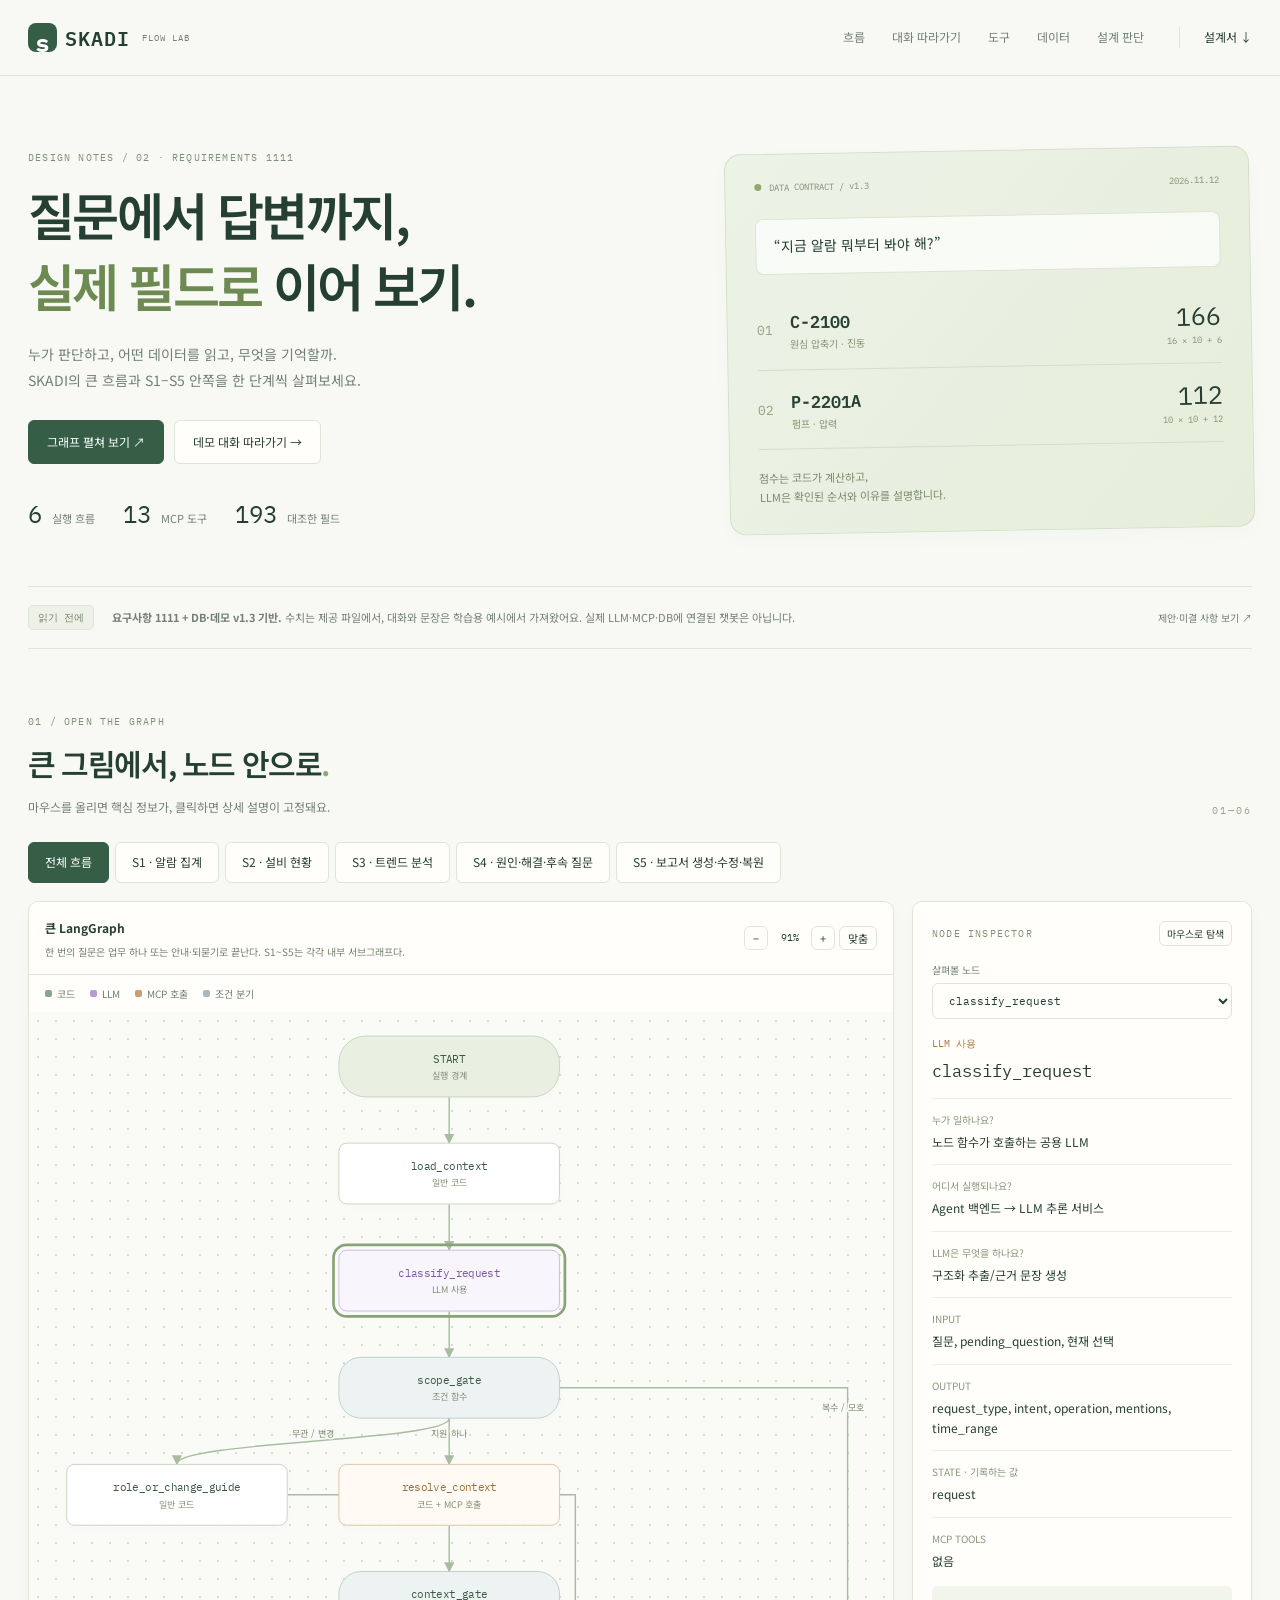
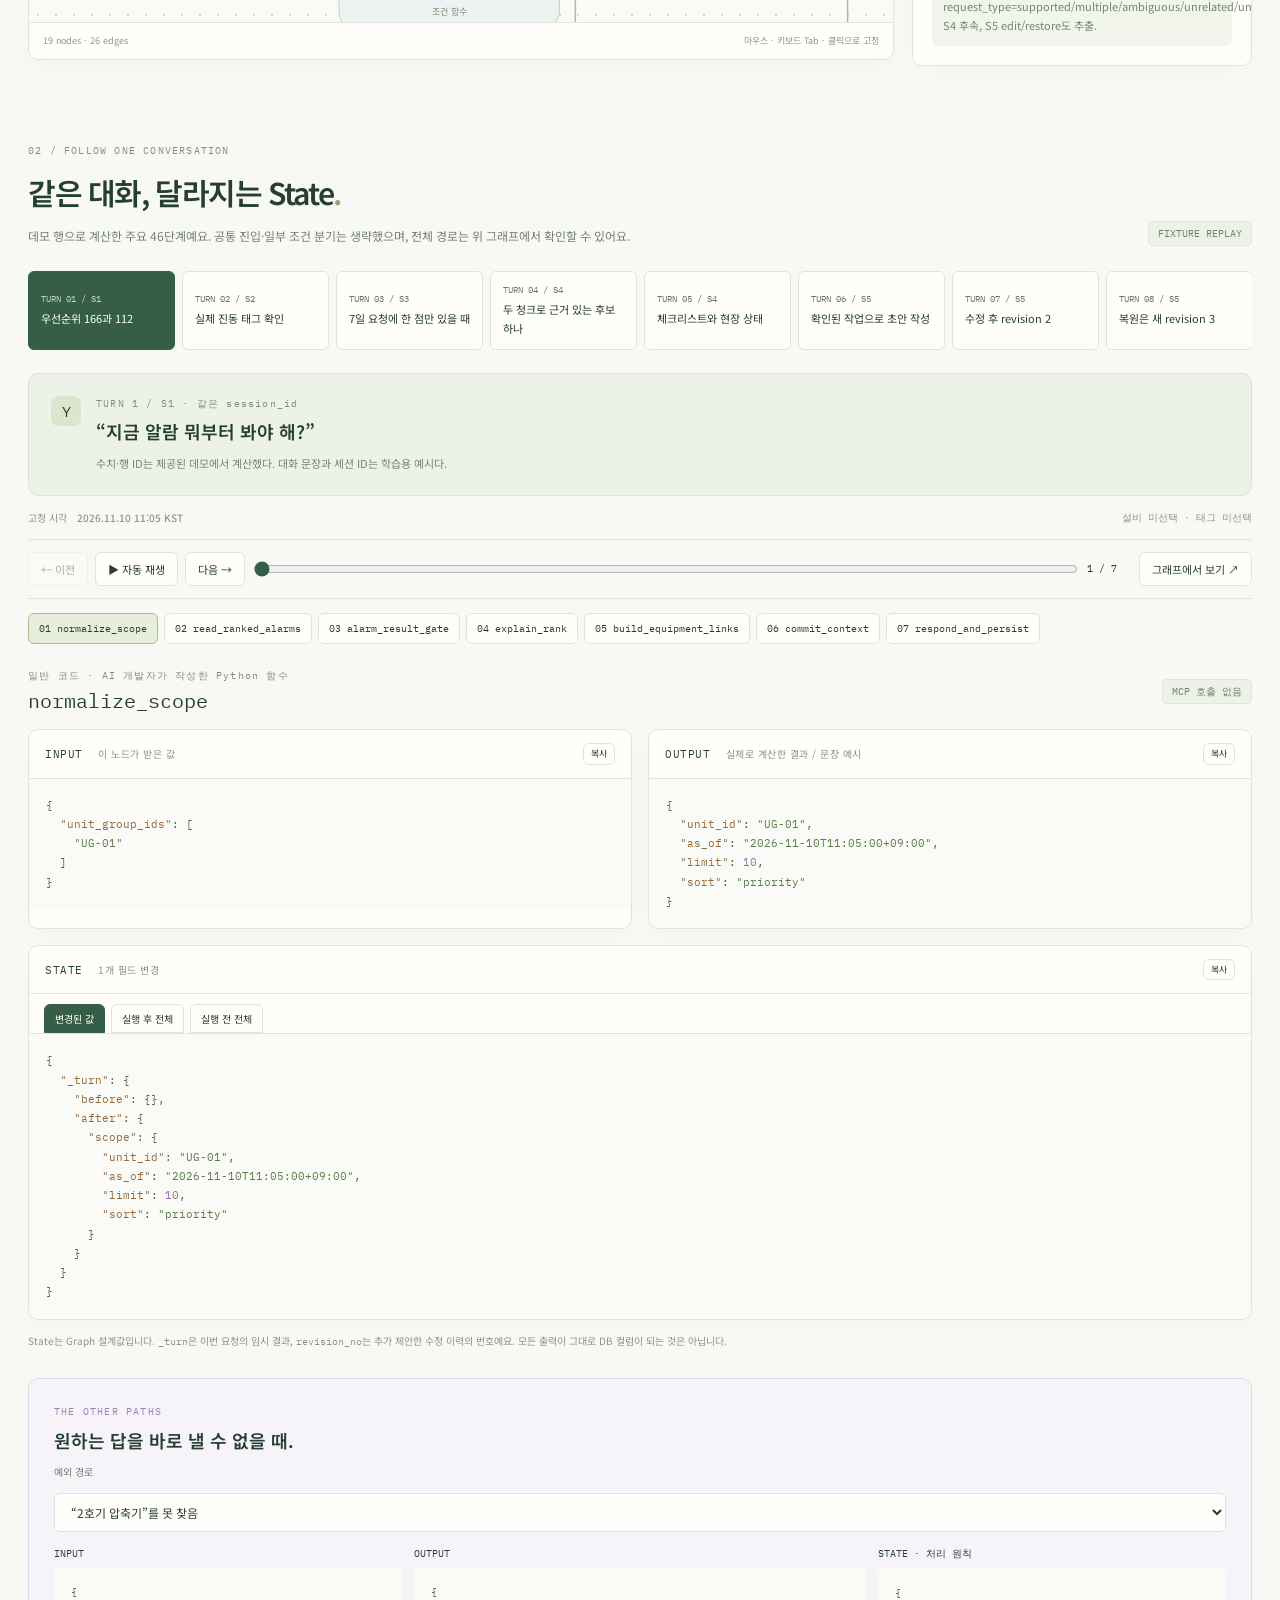
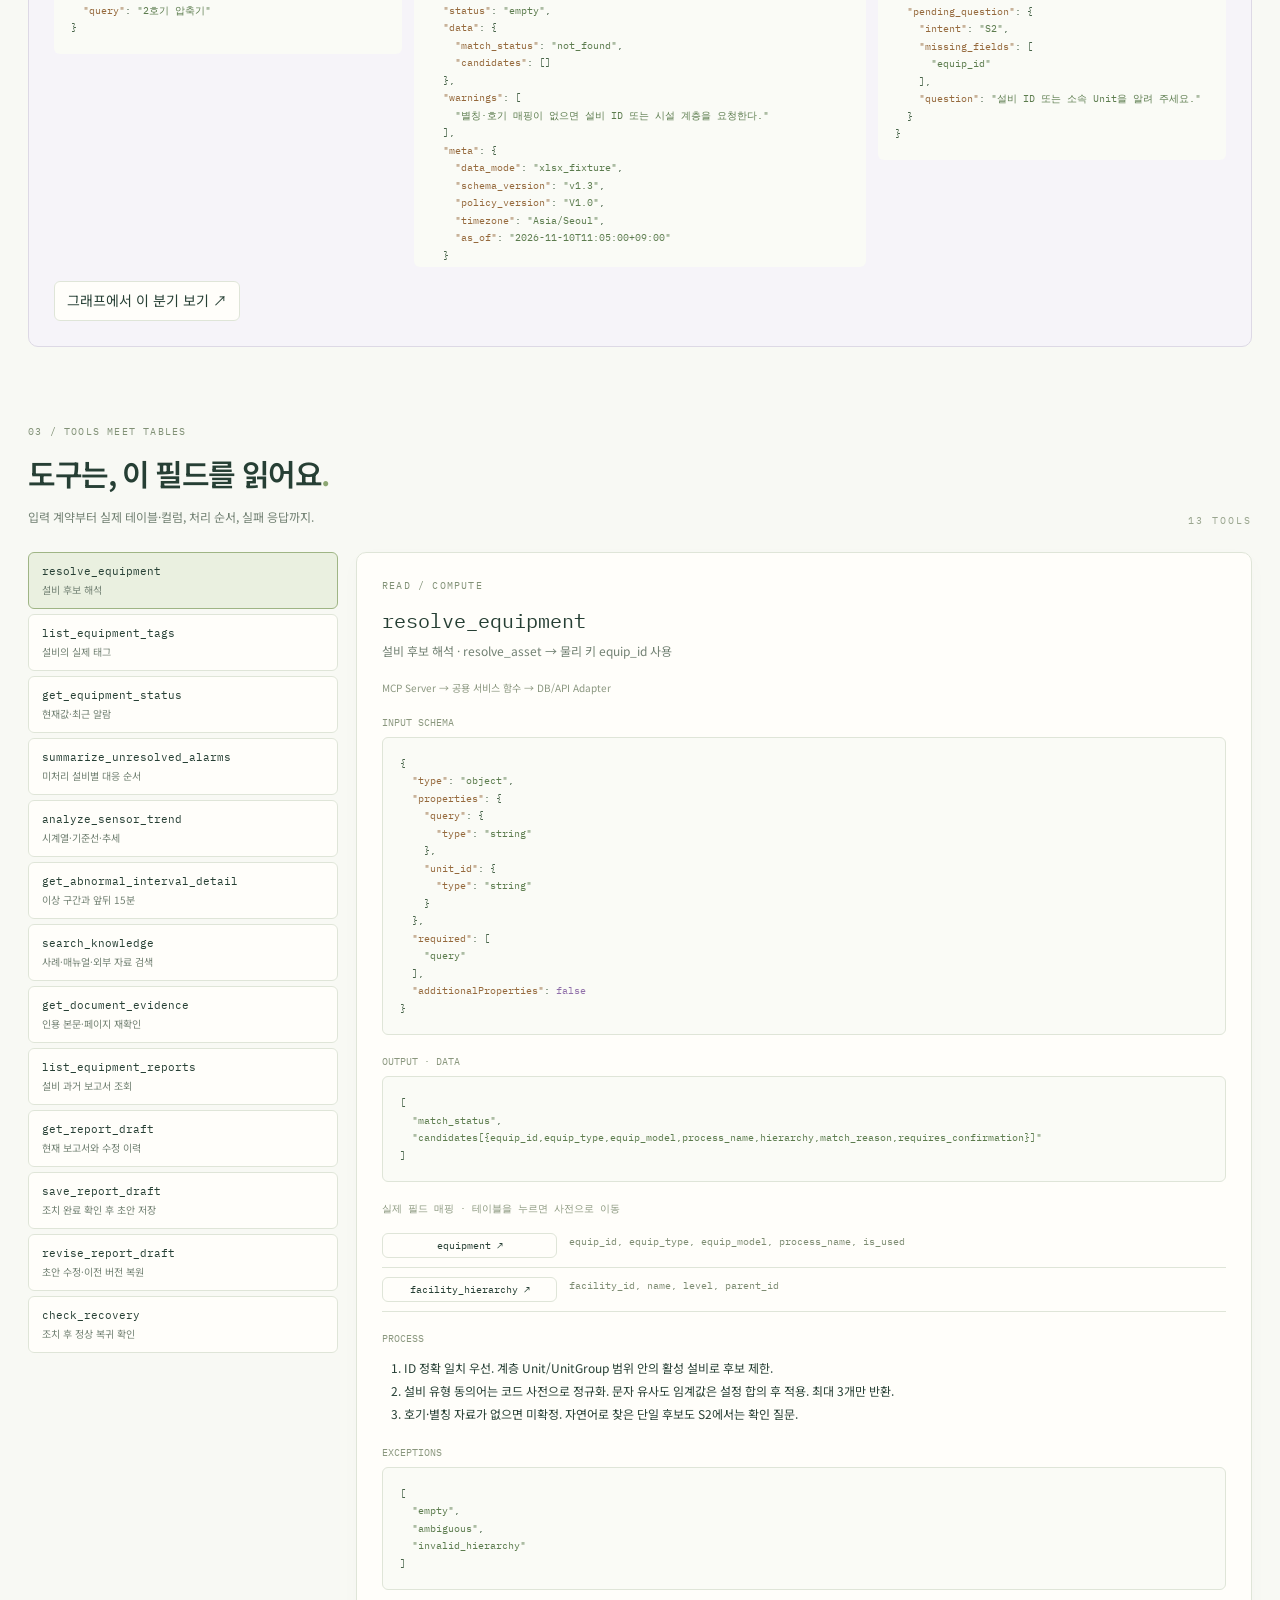
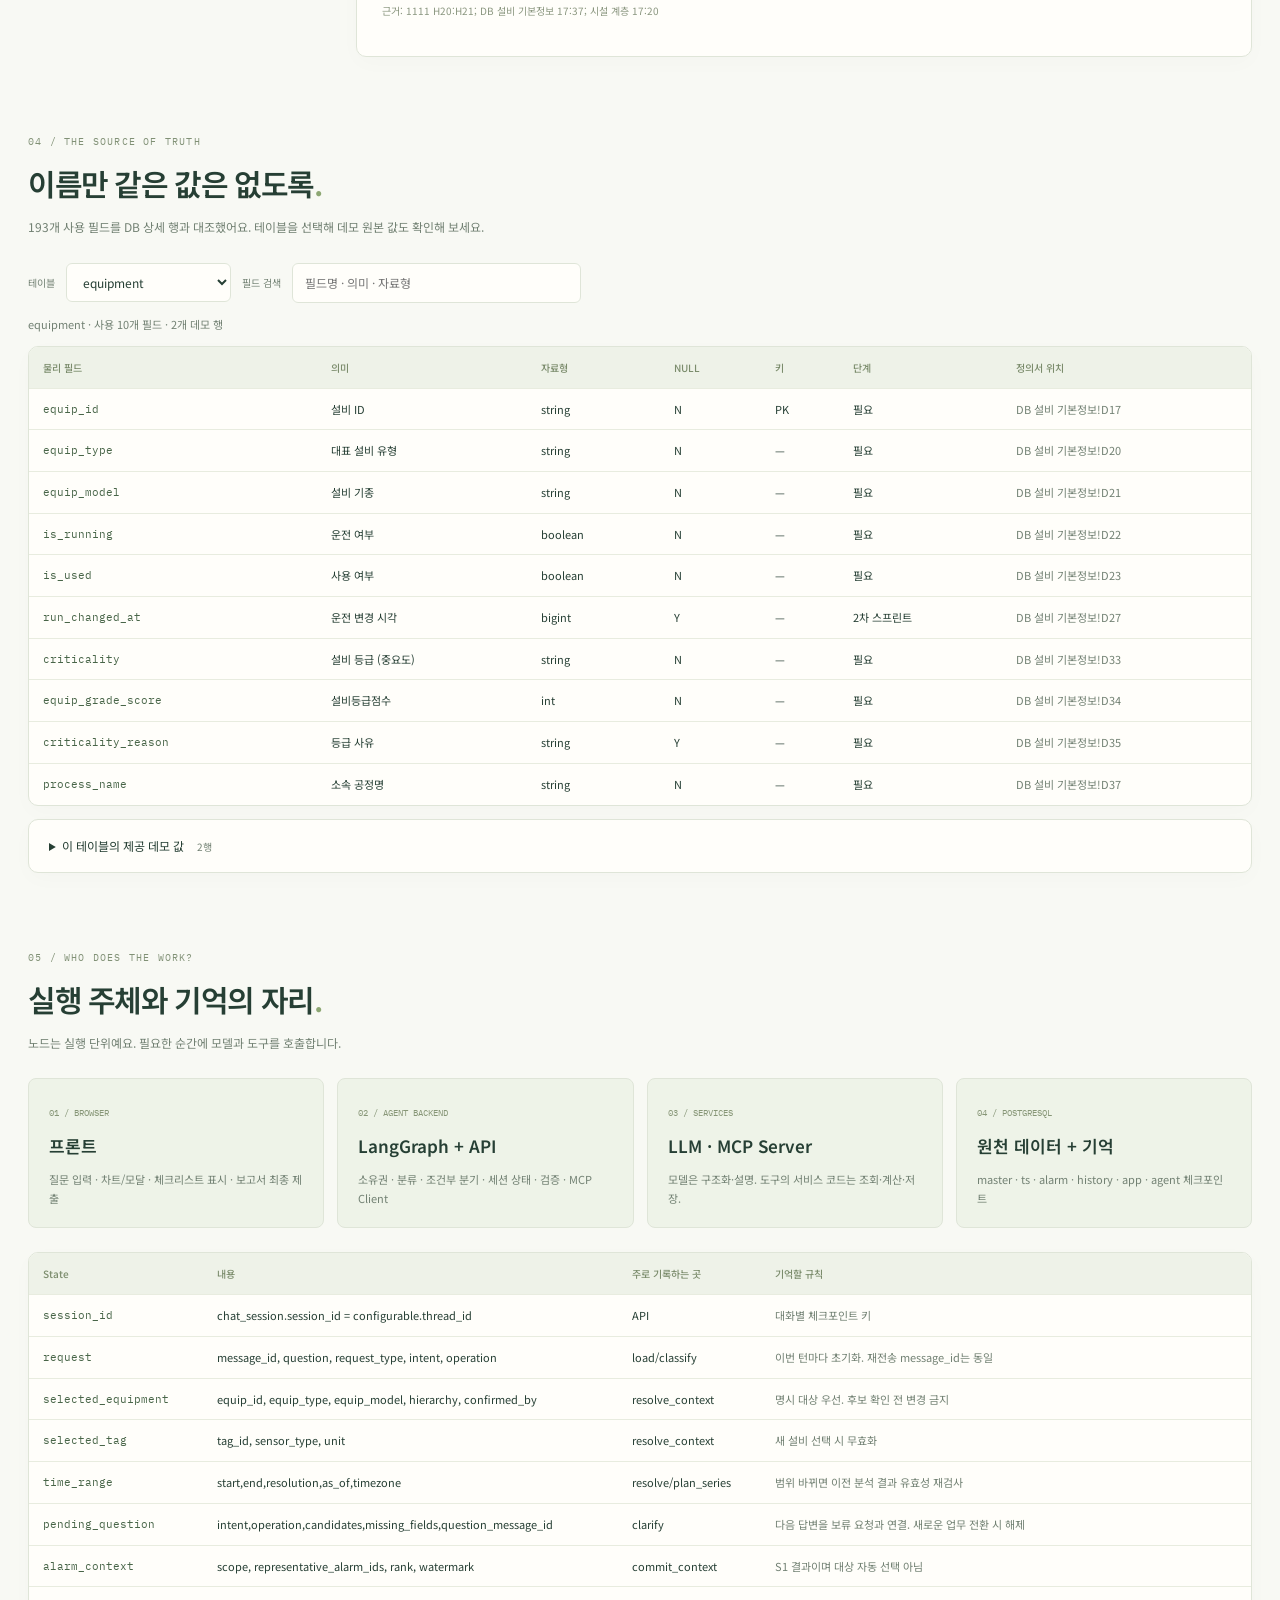
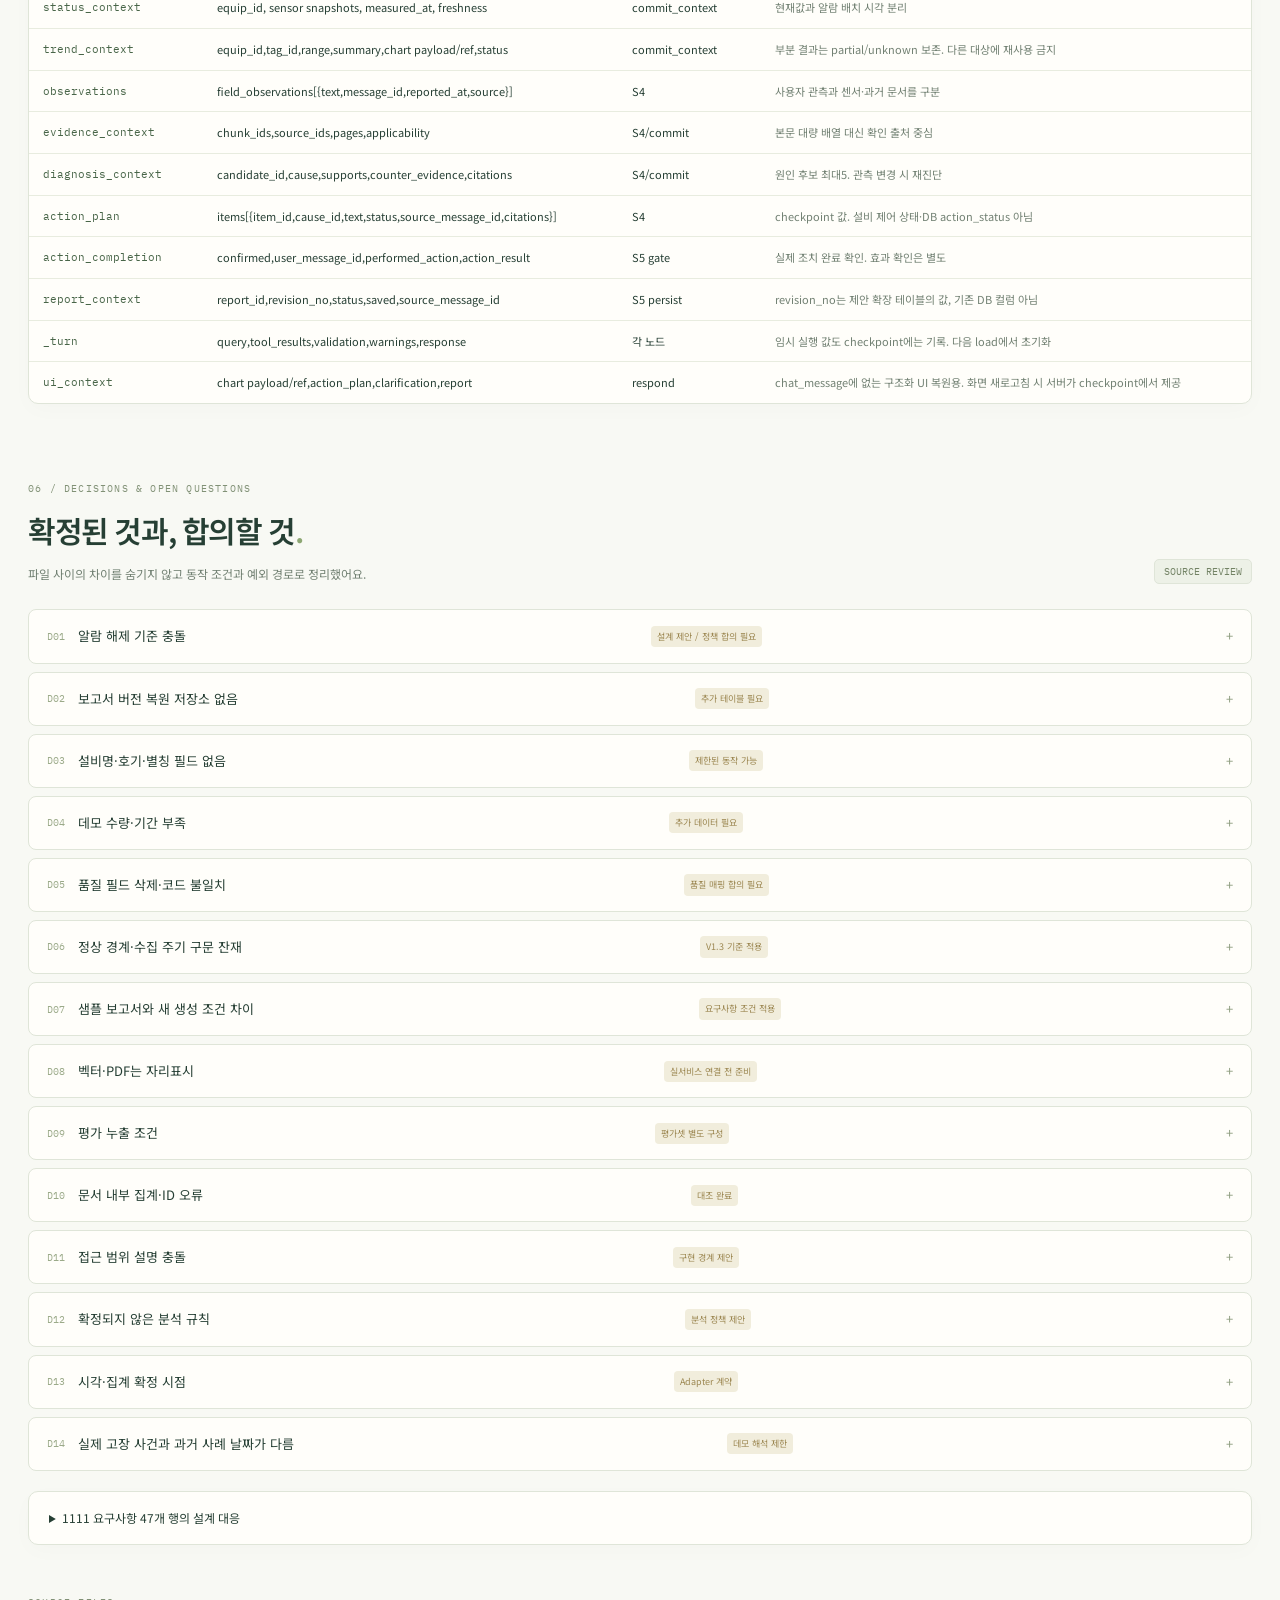
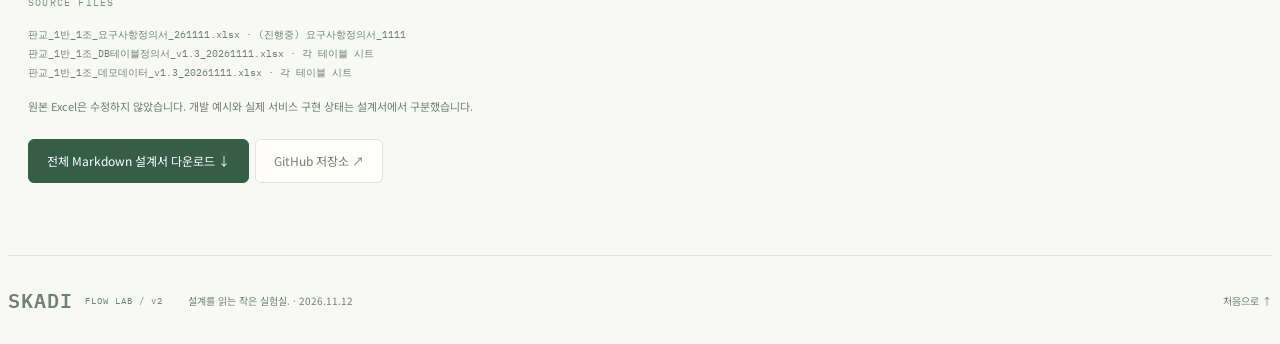
==== commit 8379dc96: "Rebuild SKADI Flow Lab from requirements 1111 and v1.3 data contracts Add main and S1–S5 internal gr" ====
--- a/index.html
+++ b/index.html
@@ -1,283 +1,21 @@
 <!doctype html>
-<html lang="ko">
-<head>
-<meta charset="utf-8"><meta name="viewport" content="width=device-width,initial-scale=1">
-<meta name="theme-color" content="#f5f6f2">
-<meta name="description" content="SKADI 설계초안의 24개 LangGraph 노드와 MCP 도구, S1–S5의 입력·출력·상태 변화를 함께 탐색하는 학습 도구.">
-<title>SKADI — LangGraph Flow Lab</title>
-<style>:root{--bg:#f5f6f2;--paper:#fff;--ink:#203b34;--body:#48564e;--muted:#839087;--line:#dce2d9;--green:#2a604d;--mint:#e7eee6;--purple:#8062bb;--orange:#c87935;--mono:'SFMono-Regular',Consolas,'Liberation Mono',monospace;--shadow:0 12px 40px #203b3407}*{box-sizing:border-box}html{scroll-behavior:smooth;scroll-padding-top:100px}body{margin:0;background:var(--bg);color:var(--ink);font-family:-apple-system,BlinkMacSystemFont,'Apple SD Gothic Neo','Malgun Gothic',sans-serif;font-size:14px;line-height:1.65}button,input,select{font:inherit}button,a,select,input{touch-action:manipulation}button{cursor:pointer}a{color:inherit;text-decoration:none}button{color:inherit}button:disabled{opacity:.4;cursor:not-allowed}button:focus-visible,a:focus-visible,input:focus-visible,select:focus-visible,[tabindex]:focus-visible{outline:3px solid #a486e0;outline-offset:3px}button,select{transition:background .15s,border-color .15s,box-shadow .15s}::selection{background:#dce7c1}h1,h2,h3,p{margin:0}code,.mono{font-family:var(--mono)}.wrap{max-width:1512px;margin:auto;padding-left:52px;padding-right:52px}.site-header{height:80px;border-bottom:1px solid var(--line);display:flex;align-items:center;justify-content:space-between;padding:0 52px;position:sticky;top:0;z-index:30;background:#f5f6f2f5;backdrop-filter:blur(16px)}.brand{display:flex;align-items:center;gap:12px;font-weight:800;font-size:20px;letter-spacing:1px}.brand-mark{width:32px;height:32px;background:var(--ink);color:#e0ebc8;display:grid;place-items:center;border-radius:8px;font-size:22px;position:relative;font-weight:500}.brand-mark span{position:absolute;width:5px;height:5px;right:5px;top:5px;background:#d2e69b;border-radius:50%}.brand-sep{width:1px;height:18px;background:#bdc9bb;margin:0 2px}.brand-sub{font:11px var(--mono);letter-spacing:1.5px;font-weight:500}.site-header nav{display:flex;gap:32px;font-size:13px;font-weight:600;color:#6b786e}.nav-link:hover{color:var(--green)}.header-status{font:10px var(--mono);letter-spacing:.7px;display:flex;align-items:center;gap:8px;color:#6a7a70}.header-status i,.visual-top i,.fixture-label i,.live-dot{width:6px;height:6px;background:#78a482;border-radius:50%;display:inline-block}.hero{display:grid;grid-template-columns:1fr 1fr;gap:58px;padding-top:74px;padding-bottom:58px;align-items:center}.eyebrow{font:10px var(--mono);letter-spacing:1.5px;font-weight:600;color:#7b8b7d}.tiny-line{width:25px;height:1px;display:inline-block;vertical-align:middle;background:#6f8d6c;margin-right:10px}h1{font-size:clamp(40px,4.1vw,62px);letter-spacing:-3px;font-weight:650;line-height:1.28;margin-top:22px}.green-dot{color:#8ca575}.hero-desc{font-size:15px;line-height:1.9;color:#7a877d;margin-top:22px;letter-spacing:-.4px}.hero-desc strong{color:#435e4f;font-weight:500}.hero-actions{display:flex;align-items:center;gap:26px;margin-top:28px}.btn{border:0;border-radius:8px;padding:11px 17px;font-weight:600;font-size:13px;display:inline-flex;gap:20px;align-items:center;justify-content:center}.primary{background:var(--ink);color:#fff}.primary:hover{background:#35604d}.text-button,.plain-btn{font-size:12px;background:none;border:0;padding:5px 0;font-weight:500}.text-button span{margin-left:8px}.hero-meta{display:flex;gap:28px;margin-top:32px;font-size:11px;color:#869080}.hero-meta b{font:17px var(--mono);color:#45634e;margin-right:5px}.hero-visual{border:1px solid #d9e1d2;background:linear-gradient(140deg,#edf0e7,#f7f8f4);border-radius:16px;padding:24px;position:relative;box-shadow:0 20px 48px #3f54390a;overflow:hidden}.hero-visual:after{content:'';position:absolute;width:220px;height:220px;border:1px solid #d7dfcd;border-radius:50%;right:-110px;top:-100px;pointer-events:none}.visual-top{display:flex;justify-content:space-between;font:8px var(--mono);letter-spacing:1px;color:#7b8a75}.visual-top i{margin-right:7px}.prompt-bubble{background:#fff;border:1px solid #dee4d9;border-radius:9px;display:flex;align-items:center;gap:12px;padding:14px;font-size:13px;margin:30px 0 25px;box-shadow:0 8px 20px #30452c05}.prompt-avatar,.scenario-user{background:#e8e9dc;color:#6c784b;border-radius:7px;display:grid;place-items:center;width:28px;height:28px;font-family:var(--mono);font-size:13px}.prompt-enter{margin-left:auto;color:#a7afa0}.pipeline{display:flex;align-items:center;gap:10px}.pipe-cell{flex:1;padding:13px 0}.pipe-index{font:8px var(--mono);color:#87917a;letter-spacing:.3px}.pipe-cell strong{display:block;font:21px var(--mono);margin:7px 0;color:#405b42}.pipe-cell small{font-size:11px;color:#77836d}.pipe-cell.purple strong{color:#8468aa}.pipe-arrow{font-size:20px;color:#a9b297}.visual-memory{border:1px dashed #b5c4a6;border-radius:8px;padding:16px;margin-top:20px;background:#edf1e6}.visual-memory>div{font:12px var(--mono);color:#597a4d;display:flex;align-items:center;gap:6px}.memory-dot{width:7px;height:7px;background:#9fb77c;border-radius:50%}.memory-label{font:10px -apple-system,sans-serif;margin-left:auto;color:#879279}.visual-memory code{display:block;font-size:10px;margin-top:9px;color:#78856d}.visual-bottom{display:flex;justify-content:space-between;margin-top:20px;font-size:9px;color:#7b8a70}.source-strip{display:flex;align-items:center;gap:16px;font-size:11px;color:#7c8679}.source-strip:before{display:none}.source-strip p{flex:1}.source-strip strong{font-weight:500;color:#50604f}.source-tag{padding:3px 8px;background:#e7ebdf;border-radius:4px;font-size:10px;color:#6c7e60;white-space:nowrap}.source-strip .plain-btn{font-size:10px;white-space:nowrap}.section{padding-top:70px;padding-bottom:68px}.section-title{display:flex;align-items:flex-end;justify-content:space-between;gap:24px;margin-bottom:27px}.section-title .eyebrow{margin-bottom:12px}.section-title h2{font-size:29px;letter-spacing:-1.2px;font-weight:650}.section-dot{color:#91a581}.section-title p:not(.eyebrow){font-size:12px;color:#84907f;margin-top:9px}.section-number{font:11px var(--mono);color:#a3ac9b;letter-spacing:2px}.flow-layout{display:grid;grid-template-columns:minmax(0,1fr) 360px;gap:20px;align-items:start}.graph-card{border:1px solid var(--line);border-radius:12px;background:var(--paper);overflow:hidden;box-shadow:var(--shadow)}.graph-toolbar{display:flex;justify-content:space-between;align-items:center;padding:14px 18px;border-bottom:1px solid #e8ece3;height:56px}.graph-label{font:10px var(--mono);letter-spacing:.8px;display:flex;align-items:center;gap:9px}.muted{color:#8f998a}.zoom-controls{display:flex;align-items:center;gap:5px}.zoom-controls button{border:1px solid #e0e6d9;background:#fff;border-radius:4px;min-width:26px;height:25px;padding:0 6px;font-size:14px}.zoom-controls button:hover{background:var(--mint)}#zoom-label{font:10px var(--mono);width:38px;text-align:center}.zoom-controls .fit-btn{font-size:10px;margin-left:4px}.graph-legend{display:flex;gap:14px;padding:12px 18px;font-size:10px;color:#7f8b79;flex-wrap:wrap}.graph-legend span{display:flex;align-items:center;gap:5px}.graph-legend i{background:var(--dot);width:6px;height:6px;border-radius:2px}.graph-legend .legend-hint{margin-left:auto;font-size:9px;color:#a2ac9a}.graph-viewport{height:700px;overflow:auto;background-color:#fafbf7;background-image:radial-gradient(#d6decc .7px,transparent .7px);background-size:18px 18px;position:relative;overscroll-behavior:contain}#graph-sizer{position:relative;margin:auto}#graph-canvas{width:1144px;height:1640px;position:relative;transform-origin:top left}#graph-edges,#graph-nodes{position:absolute;inset:0}.graph-node{position:absolute;display:flex;flex-direction:column;justify-content:center;align-items:center;background:#fff;border:1.5px solid #ccd9cc;border-radius:9px;box-shadow:0 4px 8px #3c553507;padding:8px;color:#3d5646;z-index:2;transition:box-shadow .15s,opacity .2s,border-color .2s;overflow:visible}.graph-node .node-name{font:14px var(--mono);font-weight:600;white-space:nowrap;line-height:1.4}.graph-node .node-title{font-size:12px;margin-top:4px;color:#83907e;line-height:1.3}.graph-node[data-kind=llm]{border-color:#cbbce3;background:#f9f7fd;color:#7957ad}.graph-node[data-kind=tool]{border-color:#dfc7ab;background:#fffcf6;color:#9b6a3c}.graph-node[data-kind=branch]{border-color:#bfc9cc;background:#eff3f2;border-radius:4px;clip-path:polygon(10% 0,90% 0,100% 50%,90% 100%,10% 100%,0 50%);box-shadow:none}.graph-node[data-kind=branch] .node-name{font-size:13px}.graph-node[data-kind=branch] .node-title{font-size:11px}.graph-node[data-kind=boundary]{border-radius:32px;background:#eef3e9;border-color:#b9ccb1}.graph-node[data-kind=boundary] .node-name{font-size:14px}.graph-node.selected{outline:3px solid #82a684;outline-offset:4px;z-index:4;box-shadow:0 4px 18px #53825425}.graph-node.active-step{background:#264c3a;color:#fff;border-color:#264c3a;box-shadow:0 0 0 5px #d9e4c5}.graph-node.active-step .node-title{color:#cad8be}.graph-node.dimmed{opacity:.25}.graph-edge{fill:none;stroke:#c4cebb;stroke-width:1.5;transition:opacity .2s;marker-end:url(#arrow)}.graph-edge.highlighted{stroke:#70945d;stroke-width:3;marker-end:url(#arrow-active)}.graph-edge.dimmed{opacity:.18}.edge-label{font:11px -apple-system,sans-serif;fill:#8a967d;paint-order:stroke;stroke:#fafbf7;stroke-width:5px;stroke-linejoin:round}.edge-label.highlighted{fill:#527246}.edge-label.dimmed{opacity:.3}.graph-footer{display:flex;justify-content:space-between;border-top:1px solid var(--line);padding:10px 16px;font-size:10px;color:#8a9681}.inspector{position:sticky;top:100px;border:1px solid var(--line);border-radius:12px;background:#fff;padding:20px;box-shadow:var(--shadow);max-height:calc(100vh - 122px);overflow:auto;scrollbar-width:thin}.inspector-top{display:flex;align-items:center;justify-content:space-between;margin-bottom:15px}.chip-button{border:1px solid var(--line);border-radius:5px;background:#f8faf4;font-size:10px;padding:3px 7px;color:#809074}.chip-button[aria-pressed=true]{background:#e5ecd9;color:#536b3f;border-color:#b9c8a6}select{background:#fff;color:#4d6148;border:1px solid var(--line);border-radius:6px;padding:8px 28px 8px 10px;font-size:11px;max-width:100%}#node-select{width:100%;font-family:var(--mono);font-size:11px;margin-bottom:20px}.node-detail-header .actor-badge{margin-bottom:10px}.actor-badge{display:inline-flex;align-items:center;gap:6px;font:10px var(--mono);padding:4px 8px;border-radius:4px;background:#eef1e8;color:#657b59;white-space:nowrap}.node-detail-header h3{font:18px var(--mono);letter-spacing:-.7px;overflow-wrap:anywhere}.node-detail-header p{font-size:12px;color:#7f8e76;margin-top:5px}.detail-field{margin-top:16px;padding-top:12px;border-top:1px solid #edf0e7}.detail-field dt{font-size:10px;font-weight:600;color:#8f9b85;letter-spacing:.5px;margin-bottom:5px}.detail-field dd{margin:0;font-size:12px;color:#51634a;line-height:1.8;overflow-wrap:anywhere}.tool-pill{display:inline-block;font:10px var(--mono);padding:4px 6px;margin:2px 2px 2px 0;background:#fbf0e2;color:#a26f36;border:1px solid #f1dec3;border-radius:4px;overflow-wrap:anywhere;max-width:100%}.inspector-tabs{display:flex;border-bottom:1px solid #e1e7d8;margin-top:17px;gap:20px}.inspector-tabs button{border:0;border-bottom:2px solid transparent;background:none;font-size:11px;padding:9px 0;color:#91a083}.inspector-tabs button.active{border-color:#5d7c4a;color:#49653a;font-weight:600}.mini-json{background:#f5f7f0;border:1px solid #e8eddf;border-radius:6px;padding:10px;font:10px/1.65 var(--mono);white-space:pre-wrap;overflow-wrap:anywhere;margin:8px 0;max-height:300px;overflow:auto;color:#516848}.mini-label{font:9px var(--mono);letter-spacing:.5px;color:#8c9a7d;margin-top:14px}.node-note{font-size:11px;line-height:1.85;margin-top:15px;padding:12px;background:#f2f5eb;border-radius:7px;color:#758465;border-left:2px solid #becda8}.node-note strong{color:#5e7650}.example-jump{font-size:11px;background:#fff;border:1px solid #d9e3ce;border-radius:5px;padding:7px 10px;margin-top:13px;width:100%;text-align:left}.exception-bar{display:flex;align-items:center;gap:20px;padding:20px 0 0}.small-label{font-size:10px;letter-spacing:.4px;color:#8a987a}.exception-bar p{font-size:12px;color:#596e4e;margin-top:3px}.exception-bar select{margin-left:auto;min-width:235px}.exception-bar .plain-btn{font-size:10px;color:#829173}#exception-detail{margin-top:16px;border:1px solid #ddd4ed;background:#f8f5fc;border-radius:10px;padding:22px}.exception-title{display:flex;align-items:flex-start;justify-content:space-between;gap:20px}.exception-title h3{font-size:16px;color:#77608e}.exception-title p{font-size:12px;color:#877496;margin-top:8px;max-width:900px}.exception-code{display:grid;grid-template-columns:1fr 1fr 1fr;gap:15px;margin-top:14px}.exception-code pre{background:#fff}.exception-invariant{font-size:11px;color:#8f77aa;margin-top:10px}.lab-section{background:#eaf0e5;padding:65px 0}.lab-section .section-title .eyebrow{color:#829477}.fixture-label{font:10px var(--mono);background:#f5f8ef;border:1px solid #d3dfc9;border-radius:5px;padding:6px 9px;color:#768a68;display:flex;align-items:center;gap:8px;white-space:nowrap}.turn-tabs{display:grid;grid-template-columns:repeat(5,1fr);gap:8px;margin-bottom:14px}.turn-tab{background:#f3f6ef;border:1px solid #dce5d3;border-radius:8px;padding:13px 15px;text-align:left;display:flex;align-items:center;gap:12px;position:relative}.turn-tab .turn-num{font:11px var(--mono);color:#95a584;background:#e7eddf;border-radius:4px;padding:5px}.turn-tab .turn-name{font-size:12px;color:#788b6a;font-weight:600}.turn-tab .turn-small{display:block;font-size:9px;color:#a0ad94;font-weight:400;margin-top:2px}.turn-tab[aria-selected=true]{background:#284e3b;border-color:#284e3b}.turn-tab[aria-selected=true] .turn-num{background:#49694c;color:#d7e4bb}.turn-tab[aria-selected=true] .turn-name{color:#fff}.turn-tab[aria-selected=true] .turn-small{color:#a9c39a}.scenario-card{border:1px solid #d7e0ce;border-radius:12px;background:#fff;overflow:hidden;box-shadow:0 10px 28px #2d4c2206}.scenario-head{display:flex;align-items:flex-start;gap:13px;padding:27px 26px 19px}.scenario-user{width:35px;height:35px;flex-shrink:0;margin-top:7px}.scenario-question h3{font-size:20px;font-weight:600;letter-spacing:-.7px;margin-top:4px}.scenario-question p{font-size:11px;color:#8b9781;margin-top:6px}.session-badge{margin-left:auto;font:10px var(--mono);padding:5px 8px;border:1px solid #e4e9dc;border-radius:5px;color:#9aa58d;white-space:nowrap}.demo-context{display:flex;flex-wrap:wrap;gap:20px;background:#f9faf6;padding:11px 26px;border-top:1px solid #edf0e8;border-bottom:1px solid #edf0e8;font-size:10px;color:#97a28b}.demo-context b{font:10px var(--mono);color:#6a805b;margin-left:5px}.playback{display:flex;gap:18px;align-items:center;padding:19px 26px}.play-buttons{display:flex;align-items:center;gap:6px}.square-btn{border:1px solid #dfe6d7;background:#fff;border-radius:6px;width:32px;height:32px;font-size:16px;color:#738966}.play-buttons .btn{padding:8px 13px;font-size:11px;gap:8px;min-width:104px}.playback input{flex:1;accent-color:#4e7756;min-width:60px}.playback .mono{font-size:11px;color:#899a7b;white-space:nowrap;width:53px}.playback .plain-btn{font-size:10px;white-space:nowrap;color:#779069}.step-rail{display:flex;gap:5px;padding:0 26px 18px;overflow:auto;scrollbar-width:thin}.step-chip{flex-shrink:0;background:#f7f9f3;border:1px solid #e6ecdf;border-radius:4px;font:9px var(--mono);padding:7px 9px;color:#9baa8d;display:flex;align-items:center;gap:6px}.step-chip.active{background:#e6edda;border-color:#b8cba2;color:#58783d}.step-chip.past{color:#7f9870;background:#f2f6eb}.step-chip .step-n{font-size:8px;opacity:.65}.trace-heading{padding:19px 26px;border-top:1px solid #e8eddf;background:#fcfdf9;display:flex;align-items:flex-start;gap:25px;justify-content:space-between}.step-kicker{font:9px var(--mono);color:#8ca07b;letter-spacing:1px}.trace-heading h3{font:18px var(--mono);margin-top:5px}.trace-heading p{font-size:11px;color:#87967b;margin-top:7px;max-width:850px}.trace-heading .actor-badge{margin-top:9px}.trace-layout{display:grid;grid-template-columns:1.2fr 1fr;padding:0 26px 22px;gap:16px;background:#fcfdf9}.io-column{display:grid;grid-template-columns:1fr 1fr;gap:14px;min-width:0}.data-panel,.state-panel{border:1px solid #e0e7d6;border-radius:8px;background:#fff;min-width:0;overflow:hidden}.panel-heading{display:flex;align-items:center;justify-content:space-between;padding:10px 13px;border-bottom:1px solid #edf1e7;font:10px var(--mono);letter-spacing:.5px;color:#688354;gap:6px}.panel-heading>span{display:flex;align-items:center;gap:5px}.panel-heading small{font:9px -apple-system,sans-serif;letter-spacing:0;color:#a0af91;margin-left:4px}.io-dot{width:5px;height:5px;border-radius:50%;display:inline-block}.input-dot{background:#8a79ab}.output-dot{background:#91ab60}.copy-btn{background:none;border:0;font-size:9px;color:#a2b092;padding:0;white-space:nowrap}.copy-btn:hover{color:#527440}.data-panel pre,.state-panel pre{padding:15px;margin:0;font:10px/1.9 var(--mono);color:#5f7351;white-space:pre-wrap;overflow-wrap:anywhere;max-height:405px;min-height:160px;overflow:auto;tab-size:2}.json-key{color:#62795f}.json-string{color:#927749}.json-number{color:#9771ae}.json-bool{color:#7d8cb1}.json-null{color:#a5afa0}.state-panel{background:#f6f9ef}.state-panel .panel-heading{background:#f1f5e8}.state-tabs{display:flex;gap:12px;padding:0 12px;border-bottom:1px solid #e4ebd8}.state-tabs button{border:0;background:none;border-bottom:2px solid transparent;padding:9px 0;font-size:10px;color:#9aaa89}.state-tabs button[aria-selected=true]{border-bottom-color:#83a45d;color:#628641;font-weight:600}#state-summary{font-size:10px;padding:10px 14px 0;color:#8ca474}.state-panel pre{max-height:327px;min-height:105px}.state-footnote{font-size:9px;line-height:1.9;color:#95a684;padding:12px 14px;border-top:1px solid #e4ebd8;background:#f1f5e9}.state-change-count{color:#648c44;background:#e6efda;border-radius:3px;padding:2px 6px;margin-right:5px}.tool-calls-wrap{padding:0 26px 22px;background:#fcfdf9}.tool-calls-head{font-size:11px;font-weight:600;color:#8c795d;margin-bottom:9px}.tool-call{border:1px solid #eddfcb;border-radius:7px;margin-top:8px;overflow:hidden;background:#fff}.tool-call summary{cursor:pointer;padding:11px 14px;background:#fbf7f0;font:10px var(--mono);color:#9b7e53}.tool-call summary small{float:right;color:#b8a17f;font:9px -apple-system,sans-serif}.call-body{display:grid;grid-template-columns:1fr 1fr;gap:15px;padding:0 14px 14px}.call-body pre{max-height:320px}.no-tools{font-size:10px;color:#a6b098;padding:0 26px 20px;background:#fcfdf9}.response-card{margin:0 26px 24px;border:1px solid #dce8ce;border-radius:8px;padding:18px;background:#f8fbf1}.response-card .small-label{color:#7f9c66}.response-card p{font-size:12px;color:#688052;margin-top:10px;line-height:1.9}.mock-link{display:inline-block;margin-top:10px;font-size:10px;padding:5px 9px;background:#e8f0dc;color:#74934f;border:0;border-radius:5px}.mini-chart{width:100%;max-width:600px;margin-top:16px;display:block}.chart-caption{font-size:9px;color:#9ca98b;margin-top:5px}.turn-end-note{padding:20px 26px;display:flex;justify-content:space-between;align-items:center;gap:25px;background:#eef4e4;border-top:1px solid #dbe7cc}.turn-end-note[hidden]{display:none}.turn-end-note b{font-size:13px;color:#678549}.turn-end-note p{font-size:11px;color:#8ba373;margin-top:5px}.turn-end-note .btn{font-size:11px;white-space:nowrap}.learning-note{display:flex;gap:12px;margin-top:18px;color:#8c9e7d;font-size:11px;line-height:1.9}.learning-note>span{font-size:24px;font-weight:300}.learning-note b{font-weight:600;color:#788f66}.learning-note code{font-size:10px}.architecture-grid{display:grid;grid-template-columns:1.5fr 1fr;gap:40px;margin-top:35px}.architecture-diagram{border:1px solid var(--line);border-radius:12px;background:#fff;padding:24px}.architecture-diagram>.small-label{font:9px var(--mono);display:block;margin-bottom:18px}.runtime-box{border-radius:8px;padding:17px;display:flex;align-items:center;gap:13px;border:1px solid #e0e5d7;background:#f9faf6}.runtime-box b{font-size:13px;font-weight:600}.runtime-box p{font-size:10px;color:#96a186;margin-top:4px}.runtime-icon{font:23px var(--mono);color:#9cab88}.runtime-tag{font:8px var(--mono);margin-left:auto;color:#91a17e;letter-spacing:.6px}.agent-box{background:#eaf0df;border-color:#cbdabd}.runtime-connector{display:flex;gap:10px;align-items:center;justify-content:center;padding:10px;font-size:14px;color:#94a87b}.runtime-connector span{font-size:9px;color:#97a58a}.runtime-branches{display:grid;grid-template-columns:1fr 1fr 1fr;gap:10px}.runtime-small{border:1px solid #dfe5d5;border-radius:7px;padding:16px 12px;min-height:132px}.runtime-small b{font-size:11px}.runtime-small p{font-size:10px;margin-top:9px;color:#8e9a81}.runtime-small small{font-size:9px;display:block;color:#a0ac94;line-height:1.8;margin-top:7px}.model-box{background:#f6f2fa;border-color:#e1d8ed;color:#8a74a2}.mcp-box{background:#fff9ef;border-color:#ebdfc8;color:#a48d5f}.checkpoint-box{background:#f2f6e9;color:#8c9f66}.storage-line{display:flex;flex-wrap:wrap;gap:6px;margin-top:17px;border-top:1px dashed #dce5d0;padding-top:14px;font-size:9px;color:#91a17f}.storage-line span{padding:4px 7px;background:#f5f7ef;border-radius:3px}.storage-line span:first-child{background:transparent;font-weight:600}.concept-notes article{position:relative;padding:0 0 20px 37px;margin-bottom:20px;border-bottom:1px solid #e0e6d6}.concept-notes article>span{position:absolute;left:0;top:3px;font:10px var(--mono);color:#a7b398}.concept-notes h3{font-size:15px;font-weight:600;color:#627754}.concept-notes article p{font-size:12px;color:#919d85;margin-top:10px;line-height:1.9}.architecture-caveat{font-size:10px;line-height:1.9;color:#a1ac95;padding-left:37px}.subsection-head{margin-top:45px;margin-bottom:20px;display:flex;justify-content:space-between;align-items:center}.subsection-head h3{font-size:19px;font-weight:600;letter-spacing:-.5px}.subsection-head p{font-size:11px;color:#8e9b81}.tool-catalog{display:grid;grid-template-columns:repeat(3,1fr);gap:12px}.tool-card{border:1px solid #dfe5d6;border-radius:8px;background:#fff;padding:18px;display:flex;flex-direction:column}.tool-card .tool-category{font-size:9px;color:#9caa8b}.tool-card h4{font:13px var(--mono);color:#677f55;overflow-wrap:anywhere;margin:9px 0}.tool-card>p{font-size:11px;color:#8b9a7c;margin-bottom:13px}.tool-card details{font-size:10px;color:#8d9c7e;line-height:1.9;margin-top:auto}.tool-card summary{cursor:pointer;font-size:10px;color:#7a9365}.tool-card details>div{border-top:1px solid #edf0e6;margin-top:9px;padding-top:9px;overflow-wrap:anywhere}.tool-card .node-jump{border:0;border-radius:4px;background:#edf3e4;color:#7b9561;font:9px var(--mono);margin:10px 4px 0 0;padding:5px}.outside-flow{font-size:9px;color:#aaaf9d;background:#f5f6f0;border-radius:3px;padding:5px 7px;margin-top:10px}.dictionary-section{background:#edf0e7;padding:65px 0}.search-field{display:flex;align-items:center;gap:10px;border:1px solid #d7dfcb;border-radius:6px;background:#f8faf3;padding:8px 12px;min-width:270px}.search-field>span{font-size:20px;color:#8e9f7e}.search-field input{border:0;background:none;outline:none;font-size:11px;color:#6c8658;width:100%}.search-field input::placeholder{color:#9caa8e}.dictionary-table{border:1px solid #dce3d0;border-radius:10px;overflow:hidden;background:#f9fbf5}.dictionary-row{display:grid;grid-template-columns:1.05fr .95fr 1.15fr 1.85fr;gap:20px;padding:14px 22px;border-bottom:1px solid #e3e9da;font-size:11px;color:#829474;align-items:center}.dictionary-row:last-child{border-bottom:0}.dictionary-row code{font-size:11px;color:#68874e;overflow-wrap:anywhere}.dictionary-row .write-node{font:9px/1.8 var(--mono);color:#91a17e}.dictionary-head{background:#e7eddd;font-size:9px;letter-spacing:.5px;color:#8ea079;padding-top:12px;padding-bottom:12px}.dictionary-row .field-usage{font-size:9px;color:#9ba98a;display:block;margin-bottom:3px}.no-results{padding:24px;color:#8c9f79;text-align:center;font-size:12px}.memory-rules{display:grid;grid-template-columns:repeat(3,1fr);gap:35px;margin-top:26px}.memory-rules article{border-left:2px solid #ccd8b9;padding-left:15px}.memory-rules b{font-size:12px;font-weight:600;color:#83986c}.memory-rules p{font-size:11px;color:#9cab8a;margin-top:7px;line-height:1.9}footer.wrap{display:flex;justify-content:space-between;align-items:center;gap:30px;padding-top:36px;padding-bottom:36px;font-size:9px;color:#a0ac92}.footer-brand b{font-size:16px;letter-spacing:1px;color:#728966}.footer-brand b span{font:9px var(--mono);margin-left:8px;color:#9dac8f}.footer-brand p{margin-top:5px}footer a{white-space:nowrap;color:#7f956c}.toast{position:fixed;left:50%;bottom:25px;transform:translate(-50%,15px);z-index:100;background:#284e3b;color:#f1f8e7;padding:11px 20px;border-radius:8px;font-size:12px;opacity:0;pointer-events:none;transition:.2s;box-shadow:0 8px 30px #162a3325}.toast.visible{opacity:1;transform:translate(-50%,0)}dialog{border:1px solid #d6dfca;border-radius:15px;max-width:600px;width:calc(100% - 40px);padding:36px;background:#fafcf6;color:#627753;box-shadow:0 30px 100px #1a342333}dialog::backdrop{background:#1c352c70;backdrop-filter:blur(4px)}dialog h2{font-size:24px;margin:15px 0}dialog p:not(.eyebrow){font-size:12px;line-height:1.9;margin-top:18px;color:#8a997a}.dialog-close{position:absolute;right:15px;top:10px;background:none;border:0;font-size:25px;color:#9aa88c}.dialog-foot{background:#edf3e3;border-radius:7px;padding:13px}.sr-only{position:absolute;width:1px;height:1px;padding:0;margin:-1px;overflow:hidden;clip:rect(0,0,0,0);white-space:nowrap;border:0}.skip-link{position:fixed;top:-60px;left:20px;z-index:100;background:var(--ink);color:#fff;padding:10px}.skip-link:focus{top:10px}@media(min-width:1600px){.graph-viewport{height:820px}}@media(max-width:1150px){.wrap{padding-left:30px;padding-right:30px}.site-header{padding:0 30px}.site-header nav{gap:20px}.header-status{display:none}.hero{gap:30px}.flow-layout{grid-template-columns:minmax(0,1fr) 310px}.inspector{padding:16px}.legend-hint{display:none!important}.trace-layout{grid-template-columns:1fr 1fr}.io-column{grid-template-columns:1fr}.data-panel pre{max-height:230px;min-height:90px}.state-panel pre{max-height:460px}.panel-heading small{display:none}.architecture-grid{gap:25px}.runtime-tag{display:none}.pipe-cell strong{font-size:17px}.pipe-index{font-size:7px}.turn-tab{padding:12px 10px;gap:7px}.turn-tab .turn-name{font-size:11px}.turn-tab .turn-small{font-size:8px}.hero-visual{padding:20px}}@media(max-width:900px){.hero{grid-template-columns:1fr 1fr;gap:20px;padding-top:45px}.hero h1{font-size:41px}.hero-desc{font-size:12px}.hero-actions{gap:13px}.hero-actions .btn{font-size:11px;gap:10px}.text-button{font-size:10px}.visual-top{font-size:7px}.pipeline{gap:7px}.pipe-cell strong{font-size:15px}.pipe-cell small{font-size:9px}.visual-bottom{font-size:8px;gap:10px}.hero-meta{gap:20px}.prompt-bubble{font-size:10px;padding:10px;gap:8px}.source-strip{flex-wrap:wrap;gap:9px}.source-strip p{flex-basis:calc(100% - 80px)}.source-strip .plain-btn{margin-left:65px}.flow-layout{grid-template-columns:minmax(0,1fr) 290px;gap:12px}.graph-legend{gap:9px;padding:10px}.graph-toolbar{padding:12px}.graph-label .muted{display:none}.graph-viewport{height:640px}.architecture-grid{grid-template-columns:1fr}.concept-notes{display:grid;grid-template-columns:repeat(3,1fr);gap:20px}.concept-notes article{padding-left:0;margin:0}.concept-notes article>span{position:static;display:block;margin-bottom:10px}.architecture-caveat{grid-column:1/-1;padding:0}.tool-catalog{grid-template-columns:repeat(2,1fr)}.dictionary-row{grid-template-columns:1fr 1fr 1.3fr;gap:14px}.dictionary-row .write-node,.dictionary-head span:nth-child(3){display:none}.playback{gap:10px}.playback .plain-btn{display:none}.session-badge{display:none}.turn-tab .turn-small{display:none}.section-title h2{font-size:25px}.section-title .fixture-label{font-size:8px}.trace-heading p{font-size:10px}.subsection-head{align-items:flex-start;gap:20px}.subsection-head p{font-size:10px}.memory-label{font-size:8px}.visual-memory code{font-size:8px}}@media(max-width:680px){html{scroll-padding-top:75px}.wrap{padding-left:20px;padding-right:20px}.site-header{height:64px;padding:0 20px}.brand{font-size:17px;gap:8px}.brand-mark{width:27px;height:27px;font-size:19px}.brand-sub{font-size:8px}.brand-sep{margin:0}.site-header nav{gap:14px}.site-header nav a{font-size:10px}.site-header nav a:nth-child(n+3){display:none}.hero{grid-template-columns:1fr;padding-top:38px;padding-bottom:28px;gap:30px}.hero h1{font-size:44px;letter-spacing:-2.5px}.hero-desc{font-size:13px}.hero-actions .btn{font-size:12px}.hero-meta{margin-top:22px}.hero-visual{padding:19px}.pipe-cell strong{font-size:20px}.pipe-cell small{font-size:10px}.pipe-index{font-size:8px}.prompt-bubble{font-size:13px;margin:23px 0 18px}.visual-memory{margin-top:10px}.memory-label{font-size:10px}.visual-memory code{font-size:10px}.visual-top{font-size:8px}.visual-bottom{font-size:9px}.source-strip{font-size:10px;gap:8px;align-items:flex-start}.source-tag{font-size:9px;margin-top:2px}.source-strip p{flex-basis:calc(100% - 75px)}.source-strip .plain-btn{margin-left:0}.section{padding-top:45px;padding-bottom:42px}.section-title{margin-bottom:22px;align-items:flex-start;flex-direction:column;gap:12px}.section-title h2{font-size:25px}.section-title p:not(.eyebrow){font-size:11px}.section-number{display:none}.flow-layout{display:flex;flex-direction:column;gap:14px}.graph-card{width:100%}.graph-viewport{height:520px}.inspector{position:static;width:100%;max-height:none}.node-detail-header h3{font-size:18px}.detail-field{margin-top:12px}.node-detail-header p{font-size:12px}.graph-footer{font-size:9px}.exception-bar{gap:10px;flex-wrap:wrap}.exception-bar>div{width:100%}.exception-bar select{margin:0;min-width:0;flex:1}.exception-code{grid-template-columns:1fr}.exception-title{flex-direction:column}.exception-title h3{font-size:15px}.exception-title p{font-size:11px}.lab-section,.dictionary-section{padding:43px 0}.turn-tabs{gap:5px}.turn-tab{flex-direction:column;padding:10px 4px;gap:4px;text-align:center}.turn-tab .turn-num{font-size:9px;padding:2px 4px;background:none!important}.turn-tab .turn-name{font-size:9px;letter-spacing:-.4px}.scenario-head{padding:18px 15px 15px;gap:9px}.scenario-question h3{font-size:16px}.scenario-question p{font-size:10px}.scenario-user{width:27px;height:27px;font-size:11px}.demo-context{padding:10px 15px;gap:5px 15px;font-size:9px}.demo-context b{font-size:9px}.playback{padding:15px;gap:8px;flex-wrap:wrap}.play-buttons{gap:4px}.play-buttons .btn{min-width:88px;font-size:10px;padding:8px}.playback .mono{font-size:9px;width:44px}.square-btn{width:28px;height:29px;font-size:14px}.playback input{width:70px}.step-rail{padding-left:15px;padding-right:15px}.trace-heading{padding:15px;gap:10px}.trace-heading h3{font-size:15px}.trace-heading .actor-badge{font-size:8px;padding:4px 5px}.trace-layout{grid-template-columns:1fr;padding:0 15px 16px;gap:12px}.io-column{grid-template-columns:1fr}.panel-heading small{display:inline}.data-panel pre{font-size:10px;max-height:270px}.state-panel pre{max-height:350px}.tool-calls-wrap{padding:0 15px 16px}.call-body{grid-template-columns:1fr;gap:0}.tool-call summary small{display:none}.response-card{margin:0 15px 16px;padding:14px}.turn-end-note{padding:17px 15px;gap:15px;flex-direction:column;align-items:flex-start}.learning-note{font-size:10px}.architecture-diagram{padding:16px}.runtime-box{padding:13px;gap:9px}.runtime-box b{font-size:11px}.runtime-box p{font-size:9px}.runtime-branches{grid-template-columns:1fr;gap:0}.runtime-small{min-height:0;padding:13px}.runtime-small p,.runtime-small small{margin-top:5px}.runtime-branches>div .runtime-connector{padding:7px}.concept-notes{grid-template-columns:1fr;gap:20px}.concept-notes article{padding:0 0 20px 32px}.concept-notes article>span{position:absolute}.concept-notes h3{font-size:14px}.concept-notes article p{font-size:11px}.architecture-caveat{font-size:10px}.tool-catalog{grid-template-columns:1fr}.tool-card{padding:16px}.tool-card h4{font-size:13px}.subsection-head{flex-direction:column;gap:6px;margin-top:30px}.search-field{width:100%;min-width:0}.dictionary-row{grid-template-columns:.9fr 1.1fr;padding:13px;gap:10px;font-size:10px;align-items:start}.dictionary-row code{font-size:10px}.dictionary-head{display:none}.dictionary-row>span:last-child{grid-column:1/-1;font-size:10px;padding-top:6px;border-top:1px dashed #e1e7d8}.dictionary-row .field-usage{display:inline;margin-right:8px}.memory-rules{grid-template-columns:1fr;gap:22px}.memory-rules p{font-size:11px}.footer-brand b{font-size:14px}footer.wrap{flex-wrap:wrap;padding-top:25px;padding-bottom:25px;gap:18px}footer>div:nth-child(2){order:3;width:100%;font-size:8px}footer a{margin-left:auto}dialog{padding:26px}dialog h2{font-size:22px}}@media(prefers-reduced-motion:reduce){html{scroll-behavior:auto}*,*:before,*:after{transition:none!important;animation:none!important}}
-/* Hover facts remain legible independently of graph zoom. */
-.graph-node .node-name{font-size:16px}.graph-node .node-title{font-size:13px;color:#6b7e60}.graph-node[data-kind=branch] .node-name{font-size:14px}.graph-node[data-kind=boundary] .node-name{font-size:16px}.graph-node[data-kind=branch] .node-title{font-size:12px}.node-hover-card{position:fixed;z-index:70;width:350px;max-width:calc(100vw - 24px);border:1px solid #c9d7bd;background:#fffffff9;border-radius:10px;padding:17px;box-shadow:0 12px 45px #243e3326;pointer-events:none;backdrop-filter:blur(10px)}.node-hover-card[hidden]{display:none}.node-hover-card>b{display:block;font:15px var(--mono);margin-top:5px}.hover-type{font-size:9px;color:#8e9e80}.node-hover-card dl{display:grid;grid-template-columns:65px 1fr;gap:7px 9px;font-size:10px;margin:12px 0}.node-hover-card dt{color:#8a9d76}.node-hover-card dd{margin:0;color:#5f7550;overflow-wrap:anywhere;line-height:1.7}.hover-mono{font-family:var(--mono);font-size:9px}.node-hover-card small{font-size:9px;color:#8d9f7d;border-top:1px solid #e5ecdc;padding-top:9px;display:block}.section-title p:not(.eyebrow),.scenario-question p,.trace-heading p,.concept-notes article p,.tool-card>p,.dictionary-row,.memory-rules p,.hero-desc{color:#6e7d64}.json-string{color:#8b6035}.json-number{color:#80619c}.state-footnote{color:#768966}.graph-footer{font-size:9px}.no-tools{color:#7a8d68}
-</style>
-</head>
+<html lang="ko"><head><meta charset="UTF-8"><meta name="viewport" content="width=device-width,initial-scale=1"><meta name="description" content="SKADI 요구사항 1111 · DB v1.3 기반 LangGraph와 MCP 학습 실험실. 6개 그래프, 13개 도구, 실제 필드와 State 추적."><title>SKADI — Flow Lab v2</title><link rel="stylesheet" href="style.css"></head>
 <body>
-<a class="skip-link" href="#flow">본문으로 바로 가기</a>
-<header class="site-header"><a class="brand" href="#top" aria-label="SKADI 처음으로"><span class="brand-mark">S<span></span></span>SKADI<span class="brand-sep"></span><span class="brand-sub">FLOW LAB</span></a><nav aria-label="주요 메뉴"><a href="#flow" class="nav-link">전체 흐름</a><a href="#lab" class="nav-link">시나리오 실험실</a><a href="#architecture" class="nav-link">실행 주체</a><a href="#dictionary" class="nav-link">State 사전</a></nav><span class="header-status"><i></i> DESIGN STUDY · 03</span></header>
+<a class="skip" href="#flow">본문으로 바로 가기</a>
+<header><a class="brand" href="#top"><span class="brand-mark">s</span> SKADI <small>FLOW LAB</small></a><nav aria-label="주요 메뉴"><a href="#flow">흐름</a><a href="#lab">대화 따라가기</a><a href="#tools">도구</a><a href="#data">데이터</a><a href="#decisions">설계 판단</a></nav><a class="doc-link" href="design.md" download>설계서 ↓</a></header>
 <main id="top">
-<section class="hero wrap"><div class="hero-copy"><p class="eyebrow"><span class="tiny-line"></span> SKADI AGENT / INTERACTIVE FIELD NOTES</p><h1>질문 하나가,<br>답변이 되기까지<span class="green-dot">.</span></h1><p class="hero-desc">누가 판단하고, 무엇을 호출하고, 어떤 기억을 남길까.<br>LangGraph의 한 걸음을 <strong>눈으로 따라가는 설계 노트.</strong></p><div class="hero-actions"><a href="#flow" class="btn primary">흐름 탐색하기 <span>↗</span></a><a href="#lab" class="text-button">예시를 따라가 볼래요 <span>→</span></a></div><div class="hero-meta"><span><b>24</b> 노드·분기</span><span><b>9</b> MCP 도구</span><span><b>5</b> 이어지는 질문</span></div></div><div class="hero-visual" aria-label="한 질문은 하나의 기능을 수행하고, 다음 질문에서 같은 상태를 이어 씁니다"><div class="visual-top"><span><i></i> ONE TURN, ONE FEATURE</span><span>THREAD / 001</span></div><div class="prompt-bubble"><span class="prompt-avatar">Y</span><span>“최근 7일 진동 추이 보여 줘.”</span><span class="prompt-enter">↵</span></div><div class="pipeline"><div class="pipe-cell"><span class="pipe-index">01 / ORCHESTRATE</span><strong>LangGraph</strong><small>실행할 순서와 경로</small></div><span class="pipe-arrow">→</span><div class="pipe-cell purple"><span class="pipe-index">02 / COMPUTE</span><strong>MCP tool</strong><small>실제 데이터 · 계산</small></div><span class="pipe-arrow">→</span><div class="pipe-cell"><span class="pipe-index">03 / EXPLAIN</span><strong>LLM</strong><small>확인된 결과의 설명</small></div></div><div class="visual-memory"><div><span class="memory-dot"></span> state <span class="memory-label">다음 질문으로 이어지는 기억</span></div><code>{ asset, tag, trend, evidence, … }</code></div><div class="visual-bottom"><span>질문 → 기능 하나 → 응답 → 종료</span><span>다음 질문은 다시 START ↺</span></div></div></section>
-<div class="source-strip wrap"><span class="source-tag">읽기 전에</span><p><strong>설계초안 §3의 흐름을 그대로.</strong> 실행 위치·함수 경계는 이해를 돕는 구현 제안이며, 아래 수치·문서·JSON은 고정된 학습용 Mock입니다.</p><button class="plain-btn" id="open-notes">설계와 예시의 경계 <span>↗</span></button></div>
-<section id="flow" class="section wrap"><div class="section-title"><div><p class="eyebrow">01 / THE BIG PICTURE</p><h2>한눈에 보는 전체 흐름<span class="section-dot">.</span></h2><p>노드에 마우스를 올려 보세요. 클릭하면 설명을 고정할 수 있어요.</p></div><span class="section-number">01—04</span></div>
-<div class="flow-layout"><div class="graph-card"><div class="graph-toolbar"><div class="graph-label"><span class="live-dot"></span> LANGGRAPH <span class="muted">/ §3 원본 흐름</span></div><div class="zoom-controls"><button id="zoom-out" aria-label="그래프 축소">−</button><span id="zoom-label">100%</span><button id="zoom-in" aria-label="그래프 확대">+</button><button id="zoom-fit" class="fit-btn">맞춤</button></div></div><div class="graph-legend"><span><i style="--dot:#456b63"></i>코드</span><span><i style="--dot:#8062bb"></i>LLM 사용</span><span><i style="--dot:#c87935"></i>MCP 호출</span><span><i style="--dot:#7b8391"></i>조건 분기</span><span class="legend-hint">색은 주된 역할 · 상세는 오른쪽</span></div><div class="graph-viewport" id="graph-viewport" tabindex="0" aria-label="전체 LangGraph. 가로·세로 스크롤로 탐색할 수 있습니다. 맞춤 버튼으로 전체 너비를 볼 수 있습니다."><div id="graph-sizer"><div id="graph-canvas"><svg id="graph-edges" width="1144" height="1640" viewBox="0 0 1144 1640" aria-hidden="true"></svg><div id="graph-nodes"></div></div></div></div><div class="graph-footer"><span>START → 필요한 기능 하나 → END</span><span>가로·세로 스크롤 · 맞춤으로 전체 보기</span></div></div>
-<aside class="inspector" aria-label="선택한 노드 상세"><div class="inspector-top"><span class="eyebrow">NODE INSPECTOR</span><button id="pin-button" class="chip-button" aria-pressed="false">고정 안 됨</button></div><label class="sr-only" for="node-select">살펴볼 노드</label><select id="node-select"></select><div id="node-detail"></div></aside></div>
-<div class="exception-bar"><div><span class="small-label">다른 길도 살펴볼까요?</span><p>되묻기와 실패도 설계의 일부예요.</p></div><label class="sr-only" for="exception-select">예외 경로 선택</label><select id="exception-select"><option value="">정상 경로 · 전체 보기</option></select><button id="clear-path" class="plain-btn">경로 초기화 ↺</button></div><div id="exception-detail" hidden></div>
-</section>
-<section id="lab" class="lab-section"><div class="wrap"><div class="section-title"><div><p class="eyebrow">02 / FOLLOW ONE CONVERSATION</p><h2>하나의 대화, 다섯 번의 실행<span class="section-dot">.</span></h2><p>알람 확인부터 보고서까지. 같은 세션의 실제 모양을 한 단계씩 들여다보세요.</p></div><span class="fixture-label"><i></i> 고정 MOCK · 실제 실행 아님</span></div>
-<div class="turn-tabs" role="tablist" aria-label="예시 대화 선택" id="turn-tabs"></div><div class="scenario-card"><div class="scenario-head"><div class="scenario-user">Y</div><div class="scenario-question"><span id="turn-counter" class="small-label"></span><h3 id="scenario-question"></h3><p id="scenario-explain"></p></div><span class="session-badge">thread-demo-001</span></div><div class="demo-context"><span>설비 <b id="demo-asset">미선택</b></span><span>태그 <b id="demo-tag">미선택</b></span><span>데모 기준 시각 <b>2026.11.09 09:00 KST</b></span></div>
-<div class="playback"><div class="play-buttons"><button id="replay" class="square-btn" aria-label="이번 질문 처음부터">↺</button><button id="prev-step" class="square-btn" aria-label="이전 노드">←</button><button id="play" class="btn primary"><span id="play-icon">▶</span> <span id="play-label">자동 재생</span></button><button id="next-step" class="square-btn" aria-label="다음 노드">→</button></div><label class="sr-only" for="step-range">실행 단계</label><input type="range" id="step-range" min="0" max="12" value="0"><span id="step-count" class="mono"></span><button id="show-on-graph" class="plain-btn">전체 그래프에서 보기 ↗</button></div>
-<div class="step-rail" id="step-rail" aria-label="이번 질문의 노드 실행 순서"></div>
-<div class="trace-heading"><div><span class="step-kicker" id="trace-kicker"></span><h3 id="trace-title"></h3><p id="trace-why"></p></div><span id="trace-actor" class="actor-badge"></span></div>
-<div class="trace-layout"><div class="io-column"><div class="data-panel"><div class="panel-heading"><span><i class="io-dot input-dot"></i> INPUT <small>이 노드가 받은 값</small></span><button class="copy-btn" data-copy="input">복사</button></div><pre id="trace-input" tabindex="0"></pre></div><div class="data-panel"><div class="panel-heading"><span><i class="io-dot output-dot"></i> OUTPUT <small>이 노드가 반환한 값</small></span><button class="copy-btn" data-copy="output">복사</button></div><pre id="trace-output" tabindex="0"></pre></div></div><div class="state-panel"><div class="panel-heading"><span>STATE <small>세션 맥락 + 턴 임시값</small></span><button class="copy-btn" data-copy="state">복사</button></div><div class="state-tabs" role="tablist" aria-label="상태 보기"><button role="tab" data-state="diff" aria-selected="true">변경된 값</button><button role="tab" data-state="after" aria-selected="false">실행 후 전체</button><button role="tab" data-state="before" aria-selected="false">실행 전 전체</button></div><div id="state-summary"></div><pre id="trace-state" tabindex="0"></pre><div class="state-footnote">Input / Output은 노드의 입출력입니다. 전체 State의 _turn은 이번 턴의 임시 그래프 상태를 보여 주는 구현 예시예요. 검증된 결과를 context에 반영하고 다음 load_context에서 _turn을 초기화합니다.</div></div></div>
-<div id="tool-calls"></div><div id="response-preview"></div><div class="turn-end-note" id="turn-end-note" hidden><div><b>이 실행은 여기서 끝나요.</b><p>다음 기능은 새로운 사용자 질문으로 시작합니다. 같은 thread_id의 state를 다시 읽어요.</p></div><button id="next-turn" class="btn primary">다음 질문 시작 →</button></div></div>
-<div class="learning-note"><span>↳</span><p><b>JSON을 읽는 방법</b> · <code>null</code>은 아직 없다는 뜻, <code>[]</code>는 빈 목록입니다. <code>…_context</code>는 확인된 결과의 묶음, <code>…_ref</code>는 별도 저장된 자료의 참조예요. 화면의 응답·실행 추적 필드는 학습용으로 구체화한 예시입니다.</p></div></div></section>
-<section id="architecture" class="section wrap"><div class="section-title"><div><p class="eyebrow">03 / WHO DOES THE WORK?</p><h2>노드 안에서 일하는 주체들<span class="section-dot">.</span></h2><p>노드 하나가 곧 AI 하나는 아니에요. 코드를 중심으로 필요한 모델과 도구를 호출합니다.</p></div></div><div class="architecture-grid"><div class="architecture-diagram"><span class="small-label">실행 위치 · 논리적인 경계</span><div class="runtime-box browser-box"><span class="runtime-icon">▣</span><div><b>사용자 브라우저</b><p>질문 입력 · 링크 이동 · 차트 렌더링 · 보고서 편집</p></div><span class="runtime-tag">FRONTEND</span></div><div class="runtime-connector">↓ <span>일반 API 요청 / 구조화된 응답</span> ↑</div><div class="runtime-box agent-box"><span class="runtime-icon">⌘</span><div><b>Agent 백엔드 / LangGraph 런타임</b><p>노드 함수 · 조건 분기 · 검증 · 상태 병합 · MCP Client</p></div><span class="runtime-tag">ORCHESTRATOR</span></div><div class="runtime-branches"><div><div class="runtime-connector">↙ <span>추론 요청</span></div><div class="runtime-small model-box"><b>LLM 추론 서비스</b><p>질문 구조화 · 근거 설명 · 문장 작성</p><small>모델 하나를 여러 노드에서 재사용</small></div></div><div><div class="runtime-connector">↓ <span>도구 호출</span></div><div class="runtime-small mcp-box"><b>SKADI MCP Server</b><p>정해진 입력·출력의 도구 9개</p><small>서비스 함수 → Adapter → 자료</small></div></div><div><div class="runtime-connector">↘ <span>상태 읽기·보존</span></div><div class="runtime-small checkpoint-box"><b>체크포인터</b><p>thread_id별 대화 상태</p><small>선택 조건 · 요약 · 결과 참조</small></div></div></div><div class="storage-line"><span>자료 저장소</span><span>설비 · 센서 · 알람</span><span>문서 / RAG 색인</span><span>차트 · 보고서</span></div></div><div class="concept-notes"><article><span>01</span><h3>노드 = 실행 단위</h3><p>보통 개발자가 작성한 함수입니다. 상태를 읽고 일을 한 뒤 결과를 돌려줘요. 조건 다이아몬드는 조건부 edge로 구현할 수도 있습니다.</p></article><article><span>02</span><h3>LLM = 문장과 의미를 다루는 모델</h3><p>센서값·알람 순위를 만들어 내지 않아요. 노드가 제공한 구조화 결과와 문서 근거를 바탕으로 설명합니다.</p></article><article><span>03</span><h3>MCP = 도구를 부르는 접점</h3><p>계산·조회·저장 자체는 서버의 서비스 코드가 담당해요. MCP를 사용한다고 모든 도구 선택을 LLM에 맡기는 것은 아닙니다.</p></article><p class="architecture-caveat">이 구분은 논리적 실행 위치입니다. 서버를 몇 대로 나눌지, 모델을 어디에 배포할지, 상태 저장 DB는 무엇인지는 초안에서 확정하지 않았습니다.</p></div></div>
-<div class="subsection-head"><h3>9개 MCP 도구의 자리</h3><p>큰 그래프의 노드와 실제 호출하는 도구를 연결해 보세요.</p></div><div id="tool-catalog" class="tool-catalog"></div></section>
-<section id="dictionary" class="dictionary-section"><div class="wrap"><div class="section-title"><div><p class="eyebrow">04 / THE MEMORY BETWEEN TURNS</p><h2>State, 다음 질문을 위한 기억<span class="section-dot">.</span></h2><p>전체 센서 배열 대신 선택 조건·계산 요약·결과 참조를 보관합니다.</p></div><label class="search-field"><span>⌕</span><input id="state-search" type="search" placeholder="필드 이름이나 역할 검색" aria-label="상태 필드 검색"></label></div><div class="dictionary-table"><div class="dictionary-row dictionary-head"><span>FIELD</span><span>무엇을 기억하나요?</span><span>주로 기록하는 곳</span><span>사용처 / 기억할 규칙</span></div><div id="state-dictionary"></div></div><div class="memory-rules"><article><b>대상이 바뀌면</b><p>이전 센서·트렌드·진단을 그대로 가져오지 않아요. 이미 저장된 보고서는 삭제하지 않습니다.</p></article><article><b>조회가 실패하면</b><p>실패 결과로 기존 성공 context를 덮어쓰지 않아요. 지금 답변에는 실패와 한계를 표시합니다.</p></article><article><b>새 대화를 시작하면</b><p>새 thread_id와 빈 상태를 만들어요. 별도 저장한 보고서·차트와 대화 상태는 다릅니다.</p></article></div></div></section>
-<footer class="wrap"><div class="footer-brand"><b>SKADI <span>FLOW LAB</span></b><p>설계를 읽는 가장 작은 실험실.</p></div><div><p>기준: SKADI_AI_Agent_LangGraph_MCP_설계초안.md · §3–§8</p><p>2026.11.09 설계초안 / 2026.11.10 학습 화면 · 실제 서비스 연결 없음</p></div><a href="#top">처음으로 ↑</a></footer>
-</main>
-<dialog id="notes-dialog"><button class="dialog-close" id="close-notes" aria-label="닫기">×</button><p class="eyebrow">ABOUT THIS LAB</p><h2>설계와 예시의 경계</h2><p>전체 그래프의 노드 이름·34개 연결·분기 조건은 설계초안 §3을 기준으로 옮겼습니다. 도구 계약은 §5, 실행 흐름은 §6, 응답과 Mock은 §7–§8을 따릅니다.</p><p><b>초안에서 정한 것</b><br>한 턴에 기능 하나, 그래프의 분기, MCP 도구 9개, 상태의 역할, 근거 기반 설명, 보고서만 변경 가능한 범위입니다.</p><p><b>이 화면에서 구체화한 것</b><br>노드별 JSON 필드 묶음, 실행 추적의 임시 상태 필드 _turn(초안의 필수 필드 아님), 물리적 배치가 아닌 논리적 실행 위치, 가상의 알람·시계열·매뉴얼·저장 응답입니다. 상세 함수 경계와 DB·모델 배포는 구현 시 정합니다.</p><p><b>아직 정하지 않은 것</b><br>우선순위 점수식·알람 포함 정책, 추이 계산 기준, 검색 모델·검색 컷오프, 실제 DB 테이블·컬럼입니다. demo-* 버전은 이 학습 화면의 고정 예시입니다.</p><p class="dialog-foot">브라우저 안에서 정해진 데이터를 재생합니다. LangGraph·LLM·MCP·DB에 실제로 연결하거나 보고서를 저장하지 않습니다. 가상 근거와 예시 기준값을 운영 판단에 사용하지 마세요.</p></dialog>
-<div id="toast" class="toast" role="status"></div>
-<script>/* 설계초안 §3–§8을 바탕으로 만든 학습용 계약과 고정 fixture. 운영 코드가 아닙니다. */
-const AS_OF = '2026-11-09T09:00:00+09:00';
-const PERIOD = {start:'2026-11-02T09:00:00+09:00',end:AS_OF,timezone:'Asia/Seoul'};
-const ASSET = {asset_id:'C-2100',name:'2호기 압축기',type:'compressor',hierarchy:['공장 A','Unit 2']};
-const TAG = {tag_id:'TAG-C2100-VIB-DE',sensor_type:'vibration',location:'DE',unit:'mm/s'};
-const ACTORS = {
-  code:{name:'백엔드 코드',short:'CODE',color:'#456b63',desc:'개발자가 작성한 노드 함수·분기·검증 로직. LangGraph 런타임에서 실행된다. LLM이 아니다.'},
-  llm:{name:'코드 + LLM',short:'LLM',color:'#8062bb',desc:'노드 코드가 필요한 문장 작업을 모델에 요청한다. 동일한 LLM을 재사용하며, 노드마다 별도 에이전트가 생기는 것은 아니다.'},
-  tool:{name:'코드 + MCP 도구',short:'MCP',color:'#c87935',desc:'노드 코드 → MCP Client → MCP Server → 서비스 함수 → Adapter 순서로 데이터를 조회·계산·저장한다.'},
-  branch:{name:'조건 분기',short:'ROUTE',color:'#7b8391',desc:'상태를 읽고 다음 경로를 정하는 코드 조건. 다이아몬드는 설명용 분기이며 반드시 별도 실행 노드일 필요는 없다.'},
-  boundary:{name:'실행 경계',short:'I/O',color:'#647987',desc:'요청의 진입·응답·종료 경계. START/END는 일반 업무 함수가 아니라 그래프의 시작과 끝을 나타낸다.'}
-};
-const BASE_RUNTIME='Agent 백엔드 · LangGraph 런타임';
-const node=(id,name,title,kind,owner,where,llm,tools,input,output,writes,note)=>({id,name,title,kind,owner,where,llm,tools,input,output,writes,note});
-const NODES=[
- node('START','START','질문 또는 선택 응답','boundary','사용자 → 프론트/API', '브라우저 → Agent API → 그래프 진입','없음',[],{message:'사용자 질문 또는 후보 선택',thread_id:'대화 ID'},{graph_input:'인증된 요청 + 메시지'},[],'인증 정보는 서버가 연결한다. 사용자 문장이나 LLM이 권한을 결정하지 않는다.'),
- node('LOAD','load_context','세션 읽기 · 요청 초기화','code','상태 로딩 함수',BASE_RUNTIME+' ↔ 체크포인터','없음',[],{thread_id:'대화 ID',request:'이번 요청',checkpoint:'이전 상태'},{state:'이전 맥락 + 초기화한 이번 턴 상태'},['request_id','generation','messages','intent','pending_question*','이번 턴 임시값'],'기존 관측·보고서 참조는 유지한다. 이전 턴 오류·임시 출력은 초기화한다. pending_question은 선택 응답을 위해 유지한다.'),
- node('ROUTE','classify_request','의도 · 대상 · 기간 추출','llm','규칙 기반 분류기 + 필요한 경우 LLM',BASE_RUNTIME+' → 모델 추론 서비스(선택)','선택: 명확한 명령은 규칙, 나머지는 LLM',[],{message:'이번 질문',messages:'필요한 대화 이력',pending_question:'선택 대기 정보'},{intent:'S1~S5 / 변경 / 무관 / 복수·모호',asset_expression:'설비 표현',sensor_type:'센서 유형',period_expression:'기간 표현'},['intent','요청 해석값(예시)'],'LLM은 표현을 구조화한다. 실제 설비 ID·센서값은 여기서 만들어 내지 않는다.'),
- node('SCOPE','요청 범위와 의도','지원할 수 있는 요청인가?','branch','조건부 라우팅 코드',BASE_RUNTIME,'없음',[],{intent:'분류된 의도',scope:'지원 범위'},{next:'GUIDE | ROLE | ASK | RESOLVE'},[],'지원 의도 하나만 본 기능으로 보낸다. 복수 의도 자동 계획은 첫 버전 범위 밖이다.'),
- node('GUIDE','변경 요청 안내','수행 범위를 설명','code','응답 템플릿 / 안내 코드',BASE_RUNTIME,'필수 아님 · 문장화는 구현 선택',[],{request:'기준값·설비·알람 등의 변경 요청'},{answer:'변경 미수행 + 지원 가능한 조회 안내'},['이번 턴 응답'],'Setpoint 변경·알람 인지 처리·작업지시 발행 도구를 호출하지 않는다.'),
- node('ROLE','역할 안내','역할과 질문 예시','code','응답 템플릿 / 안내 코드',BASE_RUNTIME,'필수 아님 · 문장화는 구현 선택',[],{request:'업무 범위와 무관한 질문'},{answer:'역할 설명 + 지원 질문 예시'},['이번 턴 응답'],'설비 조회·알람·트렌드·근거 기반 점검·보고서 범위를 알려 준다.'),
- node('ASK','clarify','후보 · 부족한 조건 질문','code','후보·필수 조건 검사 코드',BASE_RUNTIME+' ↔ 체크포인터','문장화만 선택',[],{candidates:'설비/태그 후보',missing:'부족한 조건',held_intent:'보류 의도'},{clarification:'질문·후보·보류 의도'},['pending_question'],'되묻기도 응답하고 END로 간다. 다음 입력이 새 실행으로 들어온다. 선택 전에는 대상 확정·링크 생성 금지.'),
- node('RESOLVE','resolve_context','설비 · 태그 · 기간 확인','tool','맥락 해석 코드 + 필요한 조회 도구',BASE_RUNTIME+' → MCP Server(조회가 필요할 때)','원칙적으로 없음',['resolve_asset','list_asset_tags'],{parsed_request:'명시한 조건',selected_asset:'기존 대상',selected_tag:'기존 태그',time_range:'기존 기간',pending_question:'후보 선택'},{resolved_context:'검증된 대상·태그·기간 / 부족한 조건'},['selected_asset','selected_tag','time_range','as_of','pending_question'],'명시한 대상이 우선이다. 조건이 바뀌면 이전 트렌드·진단 등 재사용 결과를 무효화한다. S1은 개별 설비 선택 없이 권한 범위로 조회할 수 있다.'),
- node('READY','필요한 조건이 확정됐나?','기능별 필수 조건 검사','branch','필수 조건 검사 코드',BASE_RUNTIME,'없음',[],{intent:'실행 의도',resolved_context:'검증한 조건'},{next:'DISPATCH | ASK'},[],'필요 조건은 기능마다 다르다. S3은 실제 태그와 기간이 필요하고, S5는 보고서 대상이 분명해야 한다.'),
- node('DISPATCH','route_to_feature','S1–S5 중 하나로 이동','branch','의도 → 기능 매핑 코드',BASE_RUNTIME,'없음',[],{intent:'지원 의도 하나'},{next:'ALARM | NAV | TREND | DIAG | REPORT'},[],'한 번의 요청에서 기능 경로 하나를 실행한다. S4 내부의 필요한 관측 보충은 가능하다.'),
- node('ALARM','alarm_summary','S1 · 알람 집계 · 순위 설명','tool','알람 서비스 계산 코드 + 설명용 LLM',BASE_RUNTIME+' → MCP Server → 알람 서비스/Adapter','설명에 선택',['summarize_setpoint_alarms'],{scope:'인증된 권한 범위',as_of:'기준 시각',inclusion_policy_id:'포함 정책',priority_rule_version:'순위 규칙 버전'},{items:'설비별 순위·건수·이유',total_count:'총 알람 수',answer:'계산 결과 설명'},['임시 alarm 결과 → 검증 후 alarm_context'],'알람은 미리 생성된 이벤트다. LLM이 순위·점수·알람을 새로 만들거나 반환 순서를 바꾸지 않는다. 1순위 설비를 자동 선택하지 않는다.'),
- node('NAV','equipment_view','S2 · 현황 조회 · 링크 구성','tool','현황 조회 코드 + 공통 URL 함수',BASE_RUNTIME+' → MCP Server / 화면 렌더링은 프론트','거의 없음',['get_asset_status'],{asset_id:'확정 설비',tag_id:'확정 센서',as_of:'기준 시각',recent_window:'최근 알람 조회 범위'},{status:'현재값·측정시각·품질·최근 알람',link:'검증된 ID로 만든 화면 경로'},['선택 조건 유지 · 현황 참조는 구현 확장 가능'],'설비·태그 확인은 resolve_context와 역할을 나눌 수 있다. 딥링크 생성은 일반 함수다. 실제 화면은 같은 조건으로 다시 조회한다.'),
- node('TREND','trend_analysis','S3 · 차트 · 방향 · 이상 구간','tool','시계열 계산 서비스 + 설명용 LLM',BASE_RUNTIME+' → MCP Server → 분석 서비스 / 차트는 프론트','계산된 결과 설명에 사용',['analyze_sensor_trend'],{asset_id:'설비 ID',tag_id:'태그 ID',start:'시작',end:'종료',as_of:'기준 시각',analysis_rule_version:'계산 규칙 버전'},{summary:'min/max/unit/direction',chart_ref:'차트 데이터 참조',highlight_intervals:'강조 구간',answer:'동일 계산 결과의 설명'},['임시 trend 결과 → 검증 후 trend_context'],'방향은 rising/falling/stable/unknown. 데이터 부족을 stable로 바꾸지 않는다. 원시 시계열 전체를 LLM에 넣지 않는다.'),
- node('DIAG','troubleshoot','S4 · 관측 확인 · RAG · 근거 답변','llm','관측 확인 코드 + 검색 도구 + LLM',BASE_RUNTIME+' → MCP Server(지식 검색) + 모델 추론 서비스','사용: 근거가 있는 원인 후보·점검·조치 구성',['search_knowledge','analyze_sensor_trend (관측 보충 시)','summarize_setpoint_alarms (관측 보충 시)'],{selected_asset:'설비',selected_tag:'센서',time_range:'기간',observations:'동일 대상·기간·버전의 관측'},{candidates:'근거 있는 원인 후보',checks:'점검',actions:'권장 조치',citations:'주장별 출처',risks:'남은 불확실성'},['임시 evidence/diagnosis → 검증 후 해당 context'],'관측이 없고 조건이 확정되면 필요한 것만 보충한다. 근거가 없으면 판단 보류. 검색 점수는 고장 확률이 아니다.'),
- node('REPORT','compose_report','S5 · 세션 정보만 조합','llm','보고서 템플릿 코드 + 제한적 LLM',BASE_RUNTIME+' → 모델 추론 서비스(문장화)','제한적: 확인된 사실의 문장화',[],{alarm_context:'현재 대상의 알람',trend_context:'유효한 차트·통계',diagnosis_context:'기존 진단',evidence_context:'기존 근거'},{report_body:'보고서 초안',source_refs:'차트·관측·문서 참조'},['임시 보고서 초안'],'새로운 진단 검색을 하지 않는다. 없는 필드는 “대화에 없음”. 권장 조치를 수행 완료로 바꾸지 않는다. 저장은 검증 다음 단계다.'),
- node('VALIDATE','validate_result','수치 · 대상 · 출처 · 필수 필드 검사','code','검증 함수 / 스키마 검사',BASE_RUNTIME,'기본은 코드',[],{candidate_result:'기능의 임시 결과',context:'대상·기간',tool_results:'계산값·검색 결과'},{validation:'ok / insufficient / error + 사유'},['검증 결과(예시)'],'수치·ID·단위·순위·방향·URL·필수 필드를 대조한다. 인용 ID 존재뿐 아니라 본문이 주장을 지지하는지·적용 조건도 검토해야 한다.'),
- node('CHECK','결과 상태','검증 결과로 분기','branch','결과 상태 분기 코드',BASE_RUNTIME,'없음',[],{validation:'검증 결과',intent:'현재 기능'},{next:'SAVE | COMMIT | PARTIAL'},[],'보고서만 저장 단계로 이동한다. 정상 조회와 빈 조회(empty), 부족한 자료, 실행 오류는 구분한다.'),
- node('SAVE','save_report_draft','검증된 보고서 초안 저장','tool','저장 호출 노드 + MCP 보고서 서비스',BASE_RUNTIME+' → MCP Server → 보고서 저장소','없음',['save_report_draft'],{thread_id:'대화 ID',report_body:'검증된 본문',source_refs:'근거 참조',idempotency_key:'중복 저장 방지 키'},{report_id:'저장 ID',revision:'버전',saved_at:'저장 시각',report_url:'화면 경로',status:'저장 결과'},['저장 결과 → 성공 시 report_context'],'도식의 저장 단계와 MCP 도구 이름이 같다. 노드 코드가 실제 저장 도구를 호출한다. 보고서 요청에 저장이 포함되므로 반복 확인을 추가하지 않는다.'),
- node('SAVED','저장 성공?','실제 저장 응답 확인','branch','저장 결과 확인 코드',BASE_RUNTIME,'없음',[],{save_result:'저장 서비스 응답'},{next:'COMMIT | UNSAVED'},[],'본문을 만들었다는 것과 저장됐다는 것은 다르다. 성공 응답을 확인한 경우에만 저장됨으로 표시한다.'),
- node('COMMIT','commit_context','성공한 결과와 참조 보존','code','유효 결과 병합 함수',BASE_RUNTIME+' ↔ 체크포인터','없음',[],{validated_result:'이번 요청의 유효 결과',previous_state:'이전 상태'},{state:'성공한 맥락이 반영된 상태'},['alarm_context / trend_context / evidence_context / diagnosis_context / report_context','last_completed_stage','data_version','rule_versions'],'모든 필드를 매번 덮어쓰지 않는다. 실패 결과는 기존 성공 데이터를 덮어쓰지 않는다. 체크포인터는 세션 상태, 보고서·차트 저장소는 별도 산출물을 보관한다.'),
- node('PARTIAL','제한된 답변','부족한 자료 · 실패 항목 표시','code','부분 응답 구성 코드',BASE_RUNTIME,'필수 아님 · 문장화는 구현 선택',[],{validation:'불충분·오류',available:'검증된 일부 내용'},{answer:'확인 가능한 내용 + 한계',warnings:'실패·부족 항목'},['이번 턴 응답 · 경고'],'실패를 0건·정상으로 바꾸지 않는다. 이 경로는 commit_context를 통과하지 않는다.'),
- node('UNSAVED','초안 + 저장 실패 안내','본문은 보여 주되 저장 실패 표시','code','저장 실패 응답 코드',BASE_RUNTIME,'없음',[],{report_body:'작성한 초안',save_error:'저장 실패 원인'},{answer:'초안 + 미저장 안내',report:'미저장 상태'},['이번 턴 응답 · 경고'],'저장된 report_id가 있는 것처럼 표시하지 않는다. 재시도는 같은 idempotency_key를 사용한다.'),
- node('RESPOND','답변과 화면용 구조 반환','프론트가 사용할 응답 구성','boundary','응답 직렬화 코드 → 프론트',BASE_RUNTIME+' → Agent API → 사용자 브라우저','새로운 사실 생성 없음',[],{answer:'설명·분기 안내',artifacts:'링크·차트·출처·보고서'},{answer_markdown:'설명',links:[],chart:null,citations:[],report:null,clarification:null,warnings:[]},['messages (응답 이력 · 구현 예시)'],'백엔드는 구조를 반환하고 프론트는 차트·링크·보고서를 표시한다. 브라우저가 MCP 서버에 직접 연결할 필요는 없다.'),
- node('END','END','다음 사용자 입력 대기','boundary','그래프 실행 종료', 'LangGraph 실행 종료 · 세션은 체크포인터에 유지','없음',[],{response:'이번 턴 최종 응답'},{waiting:'다음 입력 대기'},[],'다음 기능으로 자동 진행하지 않는다. 다음 질문이 같은 thread_id로 START에 들어와 상태를 읽는다.')
-];
-const NODE_MAP=Object.fromEntries(NODES.map(n=>[n.id,n]));
-const POS={START:[480,30,200,48],LOAD:[470,112,220,66],ROUTE:[470,214,220,66],SCOPE:[480,316,200,64],GUIDE:[40,316,200,66],ROLE:[275,410,195,66],ASK:[870,520,220,66],RESOLVE:[470,420,220,66],READY:[480,524,200,64],DISPATCH:[480,628,200,64],ALARM:[20,762,208,74],NAV:[244,762,208,74],TREND:[468,762,208,74],DIAG:[692,762,208,74],REPORT:[916,762,208,74],VALIDATE:[470,904,220,66],CHECK:[480,1006,200,64],SAVE:[130,1106,220,66],SAVED:[140,1206,200,64],COMMIT:[470,1310,220,66],PARTIAL:[850,1106,220,66],UNSAVED:[70,1310,230,66],RESPOND:[450,1450,260,66],END:[480,1558,200,48]};
-// Exactly the 34 directed edges in §3. The bends only change presentation.
-const EDGES=[['START','LOAD'],['LOAD','ROUTE'],['ROUTE','SCOPE'],['SCOPE','GUIDE','설비 변경 요청'],['SCOPE','ROLE','무관한 질문'],['SCOPE','ASK','복수 의도·모호함'],['SCOPE','RESOLVE','지원 의도 하나'],['RESOLVE','READY'],['READY','ASK','아니오'],['READY','DISPATCH','예'],['DISPATCH','ALARM','S1'],['DISPATCH','NAV','S2'],['DISPATCH','TREND','S3'],['DISPATCH','DIAG','S4'],['DISPATCH','REPORT','S5'],['ALARM','VALIDATE'],['NAV','VALIDATE'],['TREND','VALIDATE'],['DIAG','VALIDATE'],['REPORT','VALIDATE'],['VALIDATE','CHECK'],['CHECK','SAVE','검증 통과 · 보고서'],['CHECK','COMMIT','검증 통과 · 조회/분석'],['CHECK','PARTIAL','불충분·실패'],['SAVE','SAVED'],['SAVED','COMMIT','예'],['SAVED','UNSAVED','아니오'],['COMMIT','RESPOND'],['PARTIAL','RESPOND'],['UNSAVED','RESPOND'],['ASK','RESPOND'],['GUIDE','RESPOND'],['ROLE','RESPOND'],['RESPOND','END']];
-const TOOLS=[
- {name:'resolve_asset',group:'설비',job:'이름·별칭을 실제 설비 후보로 해석',input:['query','hierarchy_scope?'],output:['match_status','candidates[]'],nodes:['RESOLVE'],where:'MCP Server → 설비 서비스 → 설비 Adapter',note:'ambiguous면 자동 선택하지 않는다.'},
- {name:'list_asset_tags',group:'설비',job:'선택 설비에 실제로 존재하는 센서 확인',input:['asset_id','sensor_type?'],output:['tags[]: tag_id / unit / limits / limit_version'],nodes:['RESOLVE'],where:'MCP Server → 설비 서비스 → 태그 Adapter',note:'여러 태그이면 선택 질문 또는 명시된 주요 태그 정책.'},
- {name:'get_asset_status',group:'설비',job:'현재값·품질·최근 알람 조회',input:['asset_id','tag_id','as_of','recent_window'],output:['current_value','measured_at','quality','recent_alarms','snapshot_id'],nodes:['NAV'],where:'MCP Server → 현황 서비스 → 센서·알람 Adapter',note:'결측이나 오래된 값을 정상값처럼 표현하지 않는다.'},
- {name:'summarize_setpoint_alarms',group:'모니터링',job:'Setpoint 알람 집계·우선순위 계산',input:['scope','as_of','inclusion_policy_id','priority_rule_version'],output:['items[]','total_count','rule_version','snapshot_id'],nodes:['ALARM','DIAG'],where:'MCP Server → 알람 계산 서비스 → 알람 Adapter',note:'DIAG에서는 관측 보충이 필요한 경우만 사용. 정책·계산식은 미정.'},
- {name:'analyze_sensor_trend',group:'모니터링',job:'시계열·기준값을 함께 읽고 추이 계산',input:['asset_id','tag_id','start','end','as_of','analysis_rule_version'],output:['chart_ref','chart_spec','summary','highlight_intervals','quality'],nodes:['TREND','DIAG'],where:'MCP Server → 시계열 분석 서비스 → 시계열 Adapter',note:'차트 렌더링은 프론트. 통계 이상과 Setpoint 초과 구분.'},
- {name:'search_knowledge',group:'지식',job:'허용된 매뉴얼·과거 사례에서 근거 검색',input:['query','asset_id','asset_type','sensor_type','observations','corpus_version','top_k'],output:['hits[]','search_status','corpus_version'],nodes:['DIAG'],where:'MCP Server → 검색 서비스 → 문서/RAG 색인 Adapter',note:'검색 점수는 고장 확률이 아니다. 본문과 적용 조건을 반환.'},
- {name:'save_report_draft',group:'보고서',job:'검증된 새 초안 저장',input:['thread_id','report_body','source_refs','idempotency_key'],output:['report_id','revision','saved_at','report_url','status'],nodes:['SAVE'],where:'MCP Server → 보고서 서비스 → 보고서 저장소',note:'같은 키의 재시도는 중복 저장을 막는다.'},
- {name:'get_report_draft',group:'보고서',job:'권한 범위 내 저장 초안 재조회',input:['report_id','revision?'],output:['report_body','source_refs','revision','access_mode'],nodes:[],where:'MCP Server 또는 일반 API → 공통 보고서 서비스',note:'9개 도구 중 하나지만 §3의 S1–S5 생성 흐름에는 독립 노드로 등장하지 않는다.'},
- {name:'update_report_draft',group:'보고서',job:'사람이 편집한 내용 저장',input:['report_id','expected_revision','patch','idempotency_key'],output:['revision','saved_at','status 또는 버전 충돌'],nodes:[],where:'보고서 UI → 일반 API → 공통 저장 서비스 (MCP 노출도 가능)',note:'우선 화면 저장에 연결한다. 사람이 수정한 문장을 자동 RAG 검증 완료로 표시하지 않는다.'}
-];
-const FIELDS=[
- ['thread_id','대화 식별자','load_context','전체','같은 대화를 잇는 키. 사용자·권한은 서버에서 연결한다.'],
- ['request_id','이번 요청 식별자','load_context','중복·늦은 응답 처리','각 턴마다 달라진다.'],
- ['generation','대화 초기화 세대','API / load_context','늦은 응답 차단','새 대화 이후 예전 실행 결과가 섞이지 않게 한다.'],
- ['messages','대화 이력','요청·응답 처리','질문 이해','사실 판단은 구조화된 context를 우선한다.'],
- ['intent','이번 의도','classify_request','분기','S1~S5 또는 안내·되묻기.'],
- ['last_completed_stage','마지막 성공 기능','commit_context','다음 요청 맥락','실패한 기능으로 덮어쓰지 않는다.'],
- ['pending_question','후보·보류 의도·부족한 조건','clarify','다음 입력 해석','되묻고 END. 선택 응답이 다음 START가 된다.'],
- ['selected_asset','검증된 설비','resolve_context','S2~S5','S1 순위 1등이라는 이유만으로 선택하지 않는다.'],
- ['selected_tag','실제 센서 태그','resolve_context','S2~S5','대상이 바뀌면 이전 태그를 그대로 가져오지 않는다.'],
- ['time_range','조회 기간','resolve_context','S3~S5','기간이 바뀌면 이전 추이·진단을 재사용하지 않는다.'],
- ['as_of','조회 기준 시각','load_context / resolve_context','전체','데모는 고정 시계. 모든 시각에 시간대 포함.'],
- ['alarm_context','알람 목록·순위·조건·규칙','commit_context (S1)','S1 / S4 / S5','전체 목록이어도 진단에는 선택 설비 관측만 전달.'],
- ['trend_context','통계·방향·구간·차트 참조','commit_context (S3)','S3~S5','원시 배열 대신 계산 요약과 차트 참조를 보관한다.'],
- ['evidence_context','검색 조건·문서/청크·본문','commit_context (S4)','S4 / S5','문서 버전·적용 조건까지 보관한다.'],
- ['diagnosis_context','원인 후보·점검·조치·리스크','commit_context (S4)','S4 / S5','근거 없는 단정과 수행 완료 표시는 금지.'],
- ['report_context','보고서 ID·revision·상태·참조','commit_context (S5)','보고서 후속 작업','실제 보고서 본문은 별도 보고서 저장소.'],
- ['data_version','데이터 버전','commit_context','재현·정합성','다른 버전의 알람과 트렌드는 그대로 혼합하지 않는다.'],
- ['rule_versions','계산·검색 규칙 버전','commit_context','재현·평가','정확한 우선순위·추이 계산식은 추후 확정.']
-];
-const clone=o=>JSON.parse(JSON.stringify(o));
-const initialState=()=>({thread_id:'thread-demo-001',request_id:null,generation:1,messages:[],intent:null,last_completed_stage:null,pending_question:null,selected_asset:null,selected_tag:null,time_range:null,as_of:AS_OF,alarm_context:null,trend_context:null,evidence_context:null,diagnosis_context:null,report_context:null,data_version:null,rule_versions:{},_turn:{}});
-const alarmData={items:[{asset_id:'C-2100',rank:1,counts:{total:3,high:2,medium:1},representative_alarm:{tag_id:TAG.tag_id,value:5.8,unit:'mm/s',limit:4.5,direction:'High',occurred_at:'2026-11-09T08:00:00+09:00',severity:'high'},priority_factors:{high_count:2,medium_count:1},reason_facts:['고심각도 알람 2건','Setpoint 알람 총 3건']},{asset_id:'P-1101A',rank:2,counts:{total:1,high:0,medium:1},representative_alarm:{tag_id:'TAG-P1101A-TEMP',value:76,unit:'°C',limit:75,direction:'High',occurred_at:'2026-11-09T07:00:00+09:00',severity:'medium'},priority_factors:{high_count:0,medium_count:1},reason_facts:['중심각도 알람 1건']}],total_count:4,rule_version:'demo-priority-v1',snapshot_id:'snapshot-demo-001'};
-const statusData={asset:ASSET,current_value:5.8,unit:'mm/s',measured_at:AS_OF,quality:'good',recent_alarms:[alarmData.items[0].representative_alarm],snapshot_id:'snapshot-demo-001'};
-const trendData={asset_id:ASSET.asset_id,tag_id:TAG.tag_id,time_range:PERIOD,chart_ref:'chart-demo-c2100-7d',chart_spec:{type:'line',x:'timestamp',y:'value',unit:'mm/s',limit:4.5},summary:{min:2.6,max:5.8,unit:'mm/s',direction:'rising'},highlight_intervals:[{type:'setpoint_exceedance',start:'2026-11-07T09:00:00+09:00',end:AS_OF}],quality:'good',rule_version:'demo-trend-v1',snapshot_id:'snapshot-demo-001'};
-const evidenceData={query:'압축기 DE 진동 상승 · 기준값 초과 · 점검 항목',asset_id:ASSET.asset_id,asset_type:ASSET.type,sensor_type:TAG.sensor_type,search_status:'found',corpus_version:'demo-corpus-v1',hits:[{doc_id:'DEMO-MAN-01',chunk_id:'DEMO-MAN-01#03',doc_type:'manual',title:'학습용 압축기 점검 매뉴얼 (가상)',passage:'이 데모 사례에서는 진동 상승 시 정렬 상태와 체결 상태를 확인한다. 현재 관측만으로 어느 항목이 원인인지 확정하지 않는다.',source_url:'mock://manual/DEMO-MAN-01#03',doc_version:'fixture-v1',applicability:{asset_type:'compressor',sensor_type:'vibration'},score:0.86}]};
-const diagnosisData={asset_id:ASSET.asset_id,tag_id:TAG.tag_id,time_range:PERIOD,observations:['DE 진동 2.6~5.8 mm/s, rising','예시 한계값 4.5 mm/s 초과 구간 존재'],candidates:[{name:'정렬 또는 체결 상태 이상 가능성',evidence_ids:['DEMO-MAN-01#03'],unconfirmed:'정렬 측정·현장 체결 상태 미확인'}],checks:[{item:'정렬·체결 상태 확인',reason:'학습용 매뉴얼의 점검 항목',evidence_id:'DEMO-MAN-01#03'}],actions:[{item:'현장 점검 결과에 따라 후속 조치 검토',condition:'점검 담당자의 확인 이후',evidence_id:'DEMO-MAN-01#03'}],risks:['고장 원인 미확정','가상 문서로 구성한 교육 예시이며 실제 정비 판단에 사용하지 않음']};
-const toolResult=(data,status='ok',warnings=[])=>({status,data:clone(data),meta:{data_mode:'mock',data_version:'fixture-v1',as_of:AS_OF},warnings});
-const reportBody={equipment:{...ASSET,alias:'2호기 압축기'},symptom:'최근 7일 DE 진동은 2.6~5.8 mm/s 범위이며 상승 방향. 예시 기준 4.5 mm/s 초과 구간이 있음.',suspected_causes:diagnosisData.candidates,recommended_actions:diagnosisData.actions,charts:[trendData.chart_ref],remaining_risks:diagnosisData.risks};
-const sourceRefs={snapshot_id:'snapshot-demo-001',chart_ref:trendData.chart_ref,evidence_ids:['DEMO-MAN-01#03'],data_version:'fixture-v1'};
-const savedReport={report_id:'RPT-DEMO-001',revision:1,saved_at:AS_OF,report_url:'/reports/RPT-DEMO-001',status:'saved'};
-const TURN_DEFS=[
- {stage:'S1',name:'알람 우선순위',question:'지금 알람 뭐부터 봐야 해?',intent:'alarm_summary',feature:'ALARM',explain:'전체 알람을 집계한다. 1순위가 나와도 selected_asset은 아직 null.'},
- {stage:'S2',name:'설비 현황',question:'2호기 압축기 진동 현황 보여 줘.',intent:'equipment_view',feature:'NAV',explain:'별칭과 실제 센서 태그를 확인한다. 이후 질문은 이 설비·태그를 이어 쓴다.'},
- {stage:'S3',name:'7일 트렌드',question:'최근 7일 진동 추이 그려 줘.',intent:'trend_analysis',feature:'TREND',explain:'설비와 태그는 세션에서, 기간은 질문에서 가져온다. 고정 as_of 기준 7일.'},
- {stage:'S4',name:'근거 기반 점검',question:'이 진동, 원인이 뭐로 보여?',intent:'troubleshoot',feature:'DIAG',explain:'S3의 관측을 재사용하고 문서 근거를 찾는다. 원인은 후보로 남긴다.'},
- {stage:'S5',name:'보고서 초안',question:'지금까지 내용으로 정비 보고서 초안 써 줘.',intent:'compose_report',feature:'REPORT',explain:'기존 맥락만 조합한다. 검증 → 저장 성공 확인 → report_context 보존.'}
-];
-function buildTraces(){
- let state=initialState(); const turns=[];
- for(let ti=0;ti<5;ti++){
-  const d=TURN_DEFS[ti],steps=[]; let response=null,work={};
-  const push=(id,input,output,patch={},calls=[],why='')=>{const before=clone(state);
-    // _turn is an illustrative transient graph-state namespace, not a required field in the draft.
-    const transient=clone(state._turn||{});
-    if(id==='LOAD') patch={...patch,_turn:{request:{request_id,message:d.question},tool_results:[]}};
-    else {
-      const key={ROUTE:'parsed_request',RESOLVE:'resolved_context',ALARM:'candidate_result',NAV:'candidate_result',TREND:'candidate_result',DIAG:'candidate_result',REPORT:'candidate_result',VALIDATE:'validation',SAVE:'save_result',RESPOND:'response'}[id];
-      if(key){transient[key]=clone(output);if(calls.length)transient.tool_results=[...(transient.tool_results||[]),...clone(calls)];patch={...patch,_turn:transient};}
-    }
-    Object.assign(state,clone(patch));steps.push({id,input:clone(input),output:clone(output),before,after:clone(state),patch:clone(patch),calls:clone(calls),why});};
-  const request_id=`req-demo-00${ti+1}`;
-  push('START',{thread_id:state.thread_id,message:d.question},{request_id,message:d.question}, {},[],'새 질문이 들어온다. 이전 턴의 END에서 자동으로 호출되는 것이 아니다.');
-  push('LOAD',{thread_id:state.thread_id,checkpoint:ti===0?'빈 세션':`S${ti} 완료 상태`,message:d.question},{request_id,transient_cleared:true},{request_id,intent:null,messages:[...state.messages,{role:'user',content:d.question}]},[],'체크포인터에서 맥락을 읽는다. _turn은 이번 턴의 임시 그래프 상태를 설명하기 위해 추가한 예시 필드다. 이전 턴의 _turn은 초기화하고 검증된 context는 유지한다.');
-  const parsed={intent:d.intent,asset_expression:ti===1?'2호기 압축기':null,sensor_type:ti===1||ti===2?'vibration':null,period_expression:ti===2?'최근 7일':null};
-  push('ROUTE',{message:d.question,pending_question:state.pending_question},parsed,{intent:d.intent},[], '예시는 구조화된 분류 결과를 고정 재생한다. 실제 설계에서는 규칙 또는 LLM을 사용한다.');
-  push('SCOPE',parsed,{next:'RESOLVE',reason:'지원 의도 하나'}, {},[],'다른 기능을 자동으로 덧붙이지 않는다.');
-  let resolvePatch={},resolveCalls=[];
-  if(ti===1){resolvePatch={selected_asset:ASSET,selected_tag:TAG,pending_question:null};resolveCalls=[{tool:'resolve_asset',input:{query:'2호기 압축기',hierarchy_scope:'공장 A'},output:toolResult({match_status:'exact',candidates:[{...ASSET,matched_alias:'2호기 압축기',match_reason:'등록 별칭 일치'}]})},{tool:'list_asset_tags',input:{asset_id:ASSET.asset_id,sensor_type:'vibration'},output:toolResult({tags:[{...TAG,limits:{high:4.5},limit_version:'demo-limit-v1'}]})}];}
-  if(ti===2)resolvePatch={time_range:PERIOD,trend_context:null,evidence_context:null,diagnosis_context:null};
-  push('RESOLVE',{parsed,selected_asset:state.selected_asset,selected_tag:state.selected_tag,time_range:state.time_range,as_of:AS_OF},{ready:true,source:ti===0?'서버 권한 범위':ti===1?'별칭·태그 도구 조회':ti===2?'세션 대상 + 질문의 기간':'세션의 동일 대상·기간·버전'},resolvePatch,resolveCalls,d.explain);
-  push('READY',{intent:d.intent,asset:state.selected_asset,tag:state.selected_tag,time_range:state.time_range},{ready:true,next:'DISPATCH'});
-  push('DISPATCH',{intent:d.intent},{next:d.feature});
-  let calls=[],answer='';
-  if(ti===0){calls=[{tool:'summarize_setpoint_alarms',input:{scope:'공장 A · 서버 권한 범위',as_of:AS_OF,inclusion_policy_id:'demo-open-events-v1',priority_rule_version:'demo-priority-v1'},output:toolResult(alarmData)}];work=clone(alarmData);answer='조회 조건의 Setpoint 알람은 총 4건입니다. 1순위는 C-2100이며 고심각도 2건을 포함한 총 3건이 있습니다. 순위는 예시 규칙의 고정 결과입니다.';}
-  if(ti===1){calls=[{tool:'get_asset_status',input:{asset_id:ASSET.asset_id,tag_id:TAG.tag_id,as_of:AS_OF,recent_window:'PT24H'},output:toolResult(statusData)}];work={...clone(statusData),link:'/equipment/C-2100?sensor=vibration&tag_id=TAG-C2100-VIB-DE'};answer='2호기 압축기 DE 진동의 예시 현재값은 5.8 mm/s입니다. 측정 시각은 2026-11-09 09:00 KST이며 품질은 good입니다.';}
-  if(ti===2){calls=[{tool:'analyze_sensor_trend',input:{asset_id:ASSET.asset_id,tag_id:TAG.tag_id,start:PERIOD.start,end:PERIOD.end,as_of:AS_OF,analysis_rule_version:'demo-trend-v1'},output:toolResult(trendData)}];work=clone(trendData);answer='최근 7일 DE 진동은 2.6~5.8 mm/s, 방향은 rising입니다. 예시 기준값 4.5 mm/s를 초과한 구간은 11월 7일 09시부터입니다.';}
-  if(ti===3){calls=[{tool:'search_knowledge',input:{query:evidenceData.query,asset_id:ASSET.asset_id,asset_type:'compressor',sensor_type:'vibration',observations:{trend:state.trend_context.summary,alarms:state.alarm_context.items.filter(a=>a.asset_id===ASSET.asset_id)},corpus_version:'demo-corpus-v1',top_k:3},output:toolResult({hits:evidenceData.hits,search_status:evidenceData.search_status,corpus_version:evidenceData.corpus_version})}];work={diagnosis:clone(diagnosisData),evidence:clone(evidenceData)};answer='가상 매뉴얼을 근거로 정렬·체결 상태를 점검할 수 있습니다. 현재 관측만으로 원인을 확정할 수 없으며 현장 확인이 필요합니다. [DEMO-MAN-01#03]';}
-  if(ti===4){work={report_body:clone(reportBody),source_refs:clone(sourceRefs)};answer='기존 알람·차트·문서 근거로 정비 보고서 초안을 구성했습니다.';}
-  push(d.feature,ti===0?calls[0].input:ti===4?{selected_asset:state.selected_asset,alarm_context:state.alarm_context,trend_context:state.trend_context,diagnosis_context:state.diagnosis_context,evidence_context:state.evidence_context}:ti===3?{observations:{asset:ASSET,trend:state.trend_context.summary,alarms:state.alarm_context.items.filter(a=>a.asset_id===ASSET.asset_id)}}:{asset:ASSET,tag:TAG,time_range:state.time_range},{...clone(work),answer},{},calls,ti===4?'보고서 문장 생성 단계에는 MCP 호출이 없다. 기존 근거만 조합한다.':'도구 출력은 아직 임시 결과다. 검증을 통과한 후 성공 context에 반영한다.');
-  push('VALIDATE',{candidate_result:work,selected_asset:state.selected_asset,time_range:state.time_range},{status:'ok',checks:ti===3?['대상·기간·버전 일치','인용 ID가 검색 결과 안에 있음','가상 본문·적용 조건 확인']:['필수 필드','수치·단위 대조','대상·기간·참조 일치']});
-  push('CHECK',{validation:'ok',intent:d.intent},{next:ti===4?'SAVE':'COMMIT'});
-  if(ti===4){const inp={thread_id:state.thread_id,...work,idempotency_key:'thread-demo-001:req-demo-005:report'};push('SAVE',inp,savedReport,{},[{tool:'save_report_draft',input:inp,output:toolResult(savedReport)}],'실제 DB 저장이 아닌, 고정된 저장 성공 응답을 재생한다.');push('SAVED',{status:'saved',report_id:savedReport.report_id},{success:true,next:'COMMIT'});answer+=' 학습용 저장 응답: RPT-DEMO-001 · revision 1.';}
-  let patch={last_completed_stage:d.stage,data_version:'fixture-v1',rule_versions:{...state.rule_versions}};
-  if(ti===0){patch.alarm_context={scope:'공장 A',as_of:AS_OF,...clone(alarmData)};patch.rule_versions.priority='demo-priority-v1';}
-  if(ti===2){patch.trend_context=clone(trendData);patch.rule_versions.trend='demo-trend-v1';}
-  if(ti===3){patch.evidence_context=clone(evidenceData);patch.diagnosis_context=clone(diagnosisData);patch.rule_versions.corpus='demo-corpus-v1';}
-  if(ti===4)patch.report_context={...savedReport,source_refs:sourceRefs};
-  push('COMMIT',{validated_result:ti===4?savedReport:work},patch,patch,[], 'last_completed_stage는 성공한 기능으로만 갱신한다. 체크포인터의 세부 저장 시점·스키마는 구현 선택이다.');
-  response={answer_markdown:answer,links:ti===1?[{label:'설비 현황',url:work.link}]:[],chart:ti===2?{chart_ref:trendData.chart_ref,conditions:{asset_id:ASSET.asset_id,tag_id:TAG.tag_id,...PERIOD},meta:trendData.chart_spec}:null,citations:ti===3?evidenceData.hits.map(h=>({doc_id:h.doc_id,title:h.title,url:h.source_url,passage:h.passage})):[],report:ti===4?savedReport:null,clarification:null,warnings:['학습용 고정 Mock 데이터 · 실제 조회/모델 호출/저장 없음']};
-  push('RESPOND',{validated_answer:answer},response,{messages:[...state.messages,{role:'assistant',content:answer}]});
-  push('END',response,{waiting_for_user:true,thread_id:state.thread_id,next_feature_auto_run:false});
-  turns.push({...d,steps,finalState:clone(state),response});
- }
- return turns;
-}
-const TURNS=buildTraces();
-const EXCEPTIONS=[
- {id:'ambiguous',label:'설비 후보가 2개라면?',question:'압축기 진동 보여 줘.',path:['START','LOAD','ROUTE','SCOPE','RESOLVE','READY','ASK','RESPOND','END'],focus:'ASK',why:'resolve_asset이 ambiguous를 반환하면 후보와 보류 의도를 저장하고 이 턴을 끝낸다. 다음 질문에서 선택을 해석한다.',input:{match_status:'ambiguous',candidates:[{asset_id:'C-2100',name:'Unit 2 압축기'},{asset_id:'C-3100',name:'Unit 3 압축기'}]},output:{clarification:{question:'어느 압축기인가요?',candidates:['C-2100','C-3100'],held_intent:'equipment_view'}},patch:{pending_question:{held_intent:'equipment_view',field:'asset',candidates:['C-2100','C-3100']}},invariant:'selected_asset·selected_tag 확정 없음 / 링크 생성 없음'},
- {id:'insufficient',label:'시계열이 부족하다면?',question:'최근 7일 진동 추이 그려 줘.',path:['START','LOAD','ROUTE','SCOPE','RESOLVE','READY','DISPATCH','TREND','VALIDATE','CHECK','PARTIAL','RESPOND','END'],focus:'PARTIAL',why:'도구의 insufficient_data와 direction: unknown을 유지한다. 부족한 자료를 “안정적”으로 바꾸지 않는다.',input:{status:'insufficient_data',data:{summary:{direction:'unknown'},quality:'insufficient'},warnings:['유효한 시계열 관측 부족']},output:{answer_markdown:'데이터가 부족하여 최근 7일의 방향을 판단할 수 없습니다.',warnings:['유효한 시계열 관측 부족']},patch:{},invariant:'commit_context를 건너뜀 / last_completed_stage를 S3으로 갱신하지 않음'},
- {id:'savefail',label:'보고서 저장이 실패하면?',question:TURN_DEFS[4].question,path:['START','LOAD','ROUTE','SCOPE','RESOLVE','READY','DISPATCH','REPORT','VALIDATE','CHECK','SAVE','SAVED','UNSAVED','RESPOND','END'],focus:'UNSAVED',why:'작성·검증한 초안은 표시할 수 있다. 실제 저장 성공이 확인되지 않았으므로 저장 ID·링크를 만들어 표시하지 않는다.',input:{status:'error',code:'REPORT_STORE_UNAVAILABLE',idempotency_key:'thread-demo-001:req-demo-005:report'},output:{answer_markdown:'초안은 작성했지만 저장에 실패했습니다.',report:{status:'unsaved'},warnings:['보고서 저장소 연결 실패']},patch:{},invariant:'report_context에 저장 성공을 기록하지 않음 / 재시도는 동일한 idempotency_key'},
- {id:'change',label:'기준값 변경 요청이라면?',question:'진동 알람 기준값을 올려 줘.',path:['START','LOAD','ROUTE','SCOPE','GUIDE','RESPOND','END'],focus:'GUIDE',why:'설비·기준값·알람 상태·작업지시 변경은 Agent 범위 밖이다. 변경 도구 자체가 없다.',input:{intent:'change_request',target:'setpoint'},output:{answer_markdown:'이 Agent는 기준값을 변경하지 않습니다. 현재 기준값과 추이를 확인할 수 있습니다.'},patch:{},invariant:'MCP 변경 호출 0회 / 운영 데이터 변경 없음'},
- {id:'multiple',label:'한 번에 여러 기능을 요청하면?',question:'현황 보여 주고 원인도 알려 줘.',path:['START','LOAD','ROUTE','SCOPE','ASK','RESPOND','END'],focus:'ASK',why:'첫 버전은 복수 기능을 자동 계획하지 않는다. 우선할 기능을 묻는다.',input:{intents:['equipment_view','troubleshoot']},output:{clarification:{question:'현황 조회와 원인 점검 중 무엇을 먼저 할까요?',options:['현황 조회','원인 점검']}},patch:{pending_question:{field:'intent',candidates:['equipment_view','troubleshoot']}},invariant:'본 기능 실행 전 되묻기 / 다음 입력에서 새 턴 시작'},
- {id:'unrelated',label:'업무와 무관한 질문이라면?',question:'저녁 메뉴 추천해 줘.',path:['START','LOAD','ROUTE','SCOPE','ROLE','RESPOND','END'],focus:'ROLE',why:'설비 모니터링 Agent의 역할과 지원 질문 예시를 반환한다.',input:{intent:'out_of_scope'},output:{answer_markdown:'설비 현황·알람·추이·점검 근거·보고서 작성을 도와드립니다. “지금 알람 뭐부터 봐야 해?”처럼 질문해 보세요.'},patch:{},invariant:'설비·검색·저장 도구 호출 없음'}
-];
-</script>
-<script>const $=s=>document.querySelector(s),$$=s=>[...document.querySelectorAll(s)];
-const esc=s=>String(s).replace(/[&<>"']/g,c=>({'&':'&amp;','<':'&lt;','>':'&gt;','"':'&quot;',"'":'&#39;'}[c]));
-const pretty=o=>JSON.stringify(o,null,2);
-function jsonHTML(o){return esc(pretty(o)).replace(/(&quot;(?:[^&]|&(?!quot;))*?&quot;)(\s*:)?|\b(true|false|null|-?\d+(?:\.\d+)?)\b/g,(m,s,col,v)=>s?`<span class="${col?'json-key':'json-string'}">${s}</span>${col||''}`:`<span class="${v==='null'?'json-null':v==='true'||v==='false'?'json-bool':'json-number'}">${v}</span>`);}
-let selectedNode='RESOLVE',pinned=false,detailTab='overview',zoom=1,currentTurn=0,currentStep=0,stateTab='diff',timer=null,activePath=null,exception=null;
-const stepNow=()=>TURNS[currentTurn].steps[currentStep];
-const toast=msg=>{const el=$('#toast');el.textContent=msg;el.classList.add('visible');clearTimeout(toast.timer);toast.timer=setTimeout(()=>el.classList.remove('visible'),2300);};
-function edgeGeometry(a,b){
- const [x,y,w,h]=POS[a],[X,Y,W,H]=POS[b],sx=x+w/2,sy=y+h,tx=X+W/2,ty=Y;
- if(a==='SCOPE'&&b==='GUIDE')return {d:`M ${x} ${y+h/2} H ${X+W}`,lx:350,ly:335};
- if(a==='SCOPE'&&b==='ROLE')return {d:`M ${x} ${y+h/2} H ${X+W/2} V ${Y}`,lx:364,ly:391};
- if(a==='SCOPE'&&b==='ASK')return {d:`M ${x+w} ${y+h/2} H 1080 V ${Y-25} H ${tx} V ${Y}`,lx:890,ly:337};
- if(a==='READY'&&b==='ASK')return {d:`M ${x+w} ${y+h/2} H ${X}`,lx:770,ly:545};
- if(a==='DISPATCH'){const bend=724;return {d:`M ${sx} ${sy} V ${bend} H ${tx} V ${ty}`,lx:tx+(b==='TREND'?19:0),ly:748};}
- if(b==='VALIDATE'&&['ALARM','NAV','TREND','DIAG','REPORT'].includes(a)){return {d:`M ${sx} ${sy} V 870 H ${tx} V ${ty}`,lx:sx,ly:860};}
- if(a==='CHECK'&&b==='SAVE')return {d:`M ${x} ${y+h/2} H ${tx} V ${ty}`,lx:338,ly:1027};
- if(a==='CHECK'&&b==='PARTIAL')return {d:`M ${x+w} ${y+h/2} H ${tx} V ${ty}`,lx:844,ly:1027};
- if(a==='CHECK'&&b==='COMMIT')return {d:`M ${sx} ${sy} V ${ty}`,lx:654,ly:1187};
- if(a==='SAVED'&&b==='COMMIT')return {d:`M ${x+w} ${y+h/2} H 410 V 1290 H ${tx} V ${ty}`,lx:377,ly:1228};
- if(a==='SAVED'&&b==='UNSAVED')return {d:`M ${sx} ${sy} V 1287 H ${tx} V ${ty}`,lx:264,ly:1296};
- if(['GUIDE','ROLE','ASK'].includes(a)&&b==='RESPOND'){
-   const isRight=a==='ASK',lane=a==='GUIDE'?11:a==='ROLE'?258:1134,exit=isRight?x+w:x,enter=isRight?X+W:X;
-   return {d:`M ${exit} ${y+h/2} H ${lane} V 1483 H ${enter}`,lx:0,ly:0};
- }
- if(b==='RESPOND'&&a!=='COMMIT')return {d:`M ${sx} ${sy} V 1418 H ${tx} V ${ty}`,lx:0,ly:0};
- return {d:`M ${sx} ${sy} V ${sy+(ty-sy)/2} H ${tx} V ${ty}`,lx:tx+22,ly:sy+(ty-sy)/2-5};
-}
-function buildGraph(){
- $('#graph-edges').innerHTML=`<defs><marker id="arrow" viewBox="0 0 10 10" refX="9" refY="5" markerWidth="5" markerHeight="5" orient="auto-start-reverse"><path d="M 0 0 L 10 5 L 0 10 z" fill="#c4cebb"/></marker><marker id="arrow-active" viewBox="0 0 10 10" refX="9" refY="5" markerWidth="5" markerHeight="5" orient="auto-start-reverse"><path d="M 0 0 L 10 5 L 0 10 z" fill="#70945d"/></marker></defs>`+EDGES.map(([a,b,label])=>{const g=edgeGeometry(a,b);return `<path class="graph-edge" data-from="${a}" data-to="${b}" d="${g.d}"/>${label?`<text class="edge-label" data-from="${a}" data-to="${b}" x="${g.lx}" y="${g.ly}" text-anchor="middle">${esc(label)}</text>`:''}`;}).join('');
- $('#graph-nodes').innerHTML=NODES.map(n=>{const [x,y,w,h]=POS[n.id];return `<button class="graph-node" id="node-${n.id}" data-node="${n.id}" data-kind="${n.kind}" style="left:${x}px;top:${y}px;width:${w}px;height:${h}px" aria-label="${esc(n.name+' · '+n.title+' · 상세 보기')}"><span class="node-name">${esc(n.name)}</span><span class="node-title">${esc(n.title)}</span></button>`;}).join('');
- $('#node-select').innerHTML=NODES.map(n=>`<option value="${n.id}">${esc(n.name)}</option>`).join('');
- $$('.graph-node').forEach(el=>{el.addEventListener('pointerenter',()=>{if(!pinned)selectNode(el.dataset.node);showNodeTooltip(el);});el.addEventListener('pointerleave',hideNodeTooltip);el.addEventListener('focus',()=>{if(!pinned)selectNode(el.dataset.node);});el.addEventListener('click',()=>{hideNodeTooltip();selectedNode=el.dataset.node;pinned=true;renderInspector();paintGraph();});});
- readableGraph();
-}
-function setZoom(value){zoom=Math.max(.28,Math.min(1.4,value));$('#graph-canvas').style.transform=`scale(${zoom})`;$('#graph-sizer').style.width=`${1144*zoom}px`;$('#graph-sizer').style.height=`${1640*zoom}px`;$('#zoom-label').textContent=Math.round(zoom*100)+'%';}
-function fitGraph(){setZoom(($('#graph-viewport').clientWidth-20)/1144);}
-function readableGraph(){setZoom(Math.max(.68,($('#graph-viewport').clientWidth-20)/1144));const v=$('#graph-viewport');v.scrollLeft=Math.max(0,580*zoom-v.clientWidth/2);}
-function paintGraph(){
- $$('.graph-node').forEach(e=>{const id=e.dataset.node;e.classList.toggle('selected',id===selectedNode);e.classList.toggle('dimmed',!!activePath&&!activePath.includes(id));e.classList.toggle('active-step',!!activePath&&(exception?id===exception.focus:id===stepNow().id));e.setAttribute('aria-pressed',String(id===selectedNode));});
- $$('.graph-edge,.edge-label').forEach(e=>{const a=e.dataset.from,b=e.dataset.to;const on=activePath&&activePath.some((n,i)=>n===a&&activePath[i+1]===b);e.classList.toggle('highlighted',!!on);e.classList.toggle('dimmed',!!activePath&&!on);});
-}
-function selectNode(id){selectedNode=id;renderInspector();paintGraph();}
-function concreteExample(id){const preferred={LOAD:1,ROUTE:2,RESOLVE:1,READY:2,DISPATCH:3,VALIDATE:3,CHECK:4,COMMIT:2,RESPOND:2,END:4}[id];const order=preferred===undefined?[0,1,2,3,4]:[preferred,...[0,1,2,3,4].filter(t=>t!==preferred)];for(const t of order){const s=TURNS[t].steps.findIndex(s=>s.id===id);if(s!==-1)return {t,s,step:TURNS[t].steps[s]};}const ex=EXCEPTIONS.find(e=>e.focus===id);return ex?{exception:ex,step:ex}:null;}
-function renderInspector(){
- const n=NODE_MAP[selectedNode],actor=ACTORS[n.kind];$('#node-select').value=n.id;$('#pin-button').textContent=pinned?'설명 고정됨':'고정 안 됨';$('#pin-button').setAttribute('aria-pressed',String(pinned));
- let body='';
- if(detailTab==='overview')body=`<dl><div class="detail-field"><dt>누가 일하나요?</dt><dd>${esc(n.owner)}</dd></div><div class="detail-field"><dt>그 주체는 무엇인가요?</dt><dd>${esc(actor.desc)}</dd></div><div class="detail-field"><dt>어디서 실행되나요?</dt><dd>${esc(n.where)}</dd></div><div class="detail-field"><dt>LLM을 사용하나요?</dt><dd>${esc(n.llm)}</dd></div><div class="detail-field"><dt>호출하는 MCP 도구</dt><dd>${n.tools.length?n.tools.map(t=>`<span class="tool-pill">${esc(t)}</span>`).join(''):'없음 · 일반 코드 / 그래프 처리'}</dd></div></dl>`;
- if(detailTab==='io')body=`<p class="mini-label">INPUT · 최소 필드 설명</p><pre class="mini-json">${jsonHTML(n.input)}</pre><p class="mini-label">OUTPUT · 반환할 정보</p><pre class="mini-json">${jsonHTML(n.output)}</pre><p class="mini-label">TOOLS</p><p style="font-size:11px;color:#899a79">${n.tools.map(esc).join(' · ')||'호출 없음'}</p>`;
- if(detailTab==='state')body=`<p class="mini-label">STATE · 읽고 쓰는 기억</p><pre class="mini-json">${jsonHTML({writes:n.writes})}</pre><p class="node-note">${n.writes.length?'노드의 output 전체가 그대로 영속 context가 되는 것은 아닙니다. 기능 결과는 임시로 검증한 후 commit_context에서 반영합니다.':'업무 맥락을 새로 기록하지 않는 단계입니다. 분기·응답·실행 경계도 전체 흐름의 일부입니다.'}</p>`;
- const ex=concreteExample(n.id);
- $('#node-detail').innerHTML=`<div class="node-detail-header"><span class="actor-badge" style="color:${actor.color}">${actor.short} · ${esc(actor.name)}</span><h3>${esc(n.name)}</h3><p>${esc(n.title)}</p></div><div class="inspector-tabs" role="tablist" aria-label="노드 설명 보기"><button role="tab" data-detail="overview" aria-selected="${detailTab==='overview'}" class="${detailTab==='overview'?'active':''}">실행 주체</button><button role="tab" data-detail="io" aria-selected="${detailTab==='io'}" class="${detailTab==='io'?'active':''}">Input / Output</button><button role="tab" data-detail="state" aria-selected="${detailTab==='state'}" class="${detailTab==='state'?'active':''}">State</button></div>${body}<div class="node-note"><strong>설계에서 기억할 것</strong><br>${esc(n.note)}</div>${ex?`<button class="example-jump" id="jump-example">${ex.exception?'예외 예시의 입력·출력 보기':'구체적인 예시 JSON으로 이동'} <span style="float:right">↗</span></button>`:''}`;
- $$('[data-detail]').forEach(b=>b.addEventListener('click',()=>{detailTab=b.dataset.detail;renderInspector();}));
- $('#jump-example')?.addEventListener('click',()=>{if(ex.exception){$('#exception-select').value=ex.exception.id;showException(ex.exception.id);$('#exception-detail').scrollIntoView({behavior:'smooth',block:'center'});}else{stopPlay();currentTurn=ex.t;currentStep=ex.s;exception=null;activePath=TURNS[currentTurn].steps.map(s=>s.id);renderTrace();$('#lab').scrollIntoView({behavior:'smooth'});}});
-}
-function showException(id){stopPlay();exception=EXCEPTIONS.find(e=>e.id===id)||null;$('#exception-select').value=id||'';const box=$('#exception-detail');box.hidden=!exception;if(!exception){activePath=null;paintGraph();return;}activePath=exception.path;pinned=true;selectNode(exception.focus);const e=exception;box.innerHTML=`<div class="exception-title"><div><h3>“${esc(e.question)}”</h3><p>${esc(e.why)}</p></div><span class="actor-badge" style="color:#987eb6">BRANCH STUDY</span></div><div class="exception-code"><div><p class="mini-label">INPUT</p><pre class="mini-json">${jsonHTML(e.input)}</pre></div><div><p class="mini-label">OUTPUT</p><pre class="mini-json">${jsonHTML(e.output)}</pre></div><div><p class="mini-label">STATE PATCH · 이 예외 처리 단계</p><pre class="mini-json">${jsonHTML(e.patch)}</pre></div></div><p class="exception-invariant">↳ ${esc(e.invariant)}</p>`;}
-function renderTurns(){
- $('#turn-tabs').innerHTML=TURNS.map((t,i)=>`<button class="turn-tab" role="tab" aria-selected="${i===currentTurn}" data-turn="${i}"><span class="turn-num">${t.stage}</span><span class="turn-name">${t.name}<span class="turn-small">TURN 0${i+1} · ${i===0?'새로운 대화':'같은 세션'}</span></span></button>`).join('');
- $$('[data-turn]').forEach(b=>b.addEventListener('click',()=>changeTurn(Number(b.dataset.turn))));
-}
-function changeTurn(i){stopPlay();currentTurn=i;currentStep=0;exception=null;$('#exception-select').value='';$('#exception-detail').hidden=true;activePath=TURNS[i].steps.map(s=>s.id);renderTrace();}
-function diffState(s){return Object.fromEntries(Object.entries(s.after).filter(([k,v])=>JSON.stringify(v)!==JSON.stringify(s.before[k])));}
-function renderState(){const s=stepNow(),diff=diffState(s),count=Object.keys(diff).length;$$('[data-state]').forEach(b=>b.setAttribute('aria-selected',String(stateTab===b.dataset.state)));$('#state-summary').innerHTML=stateTab==='diff'?`<span class="state-change-count">${count}개 필드 변경</span> ${count?'바뀐 값만 표시해요.':'업무 state 변경 없음 · 출력은 다음 단계가 받습니다.'}`:stateTab==='after'?'이 노드 실행 직후의 전체 세션 상태':'이 노드 실행 직전의 전체 세션 상태';$('#trace-state').innerHTML=jsonHTML(stateTab==='diff'?diff:s[stateTab]);}
-function miniChart(){return `<svg class="mini-chart" viewBox="0 0 600 160" role="img" aria-label="학습용 진동 추이. 11월 2일 2.6에서 11월 9일 5.8 mm/s로 상승. 예시 한계값 4.5."><defs><linearGradient id="chart-fill" x1="0" y1="0" x2="0" y2="1"><stop offset="0" stop-color="#c2d19d" stop-opacity=".5"/><stop offset="1" stop-color="#c2d19d" stop-opacity="0"/></linearGradient></defs><path d="M 40 130 H 560 M 40 90 H 560 M 40 50 H 560" fill="none" stroke="#e4ead9"/><rect x="410" y="20" width="150" height="110" fill="#efdcb8" opacity=".3"/><path d="M 40 116 L 115 113 L 188 100 L 263 95 L 338 79 L 412 58 L 485 41 L 560 23 L 560 130 L 40 130 Z" fill="url(#chart-fill)"/><path d="M 40 116 L 115 113 L 188 100 L 263 95 L 338 79 L 412 58 L 485 41 L 560 23" stroke="#7a985c" stroke-width="2.5" fill="none"/><path d="M 40 61 H 560" stroke="#c8a46a" stroke-dasharray="4 4"/><g font-family="monospace" font-size="9" fill="#98a387"><text x="5" y="25">6.0</text><text x="5" y="95">3.6</text><text x="40" y="150">11.02</text><text x="520" y="150">11.09</text><text x="43" y="55" fill="#b49a72">예시 High 4.5 mm/s</text><text x="490" y="13" fill="#719252">rising ↗ 5.8</text></g></svg><div class="chart-caption">단순화한 학습용 시계열 · 한계값 4.5는 가상 기준 · 차트는 프론트에서 렌더링</div>`;}
-function renderTrace(){
- const t=TURNS[currentTurn],s=stepNow(),n=NODE_MAP[s.id],actor=ACTORS[n.kind];renderTurns();$('#turn-counter').textContent=`TURN 0${currentTurn+1} / ${t.stage} · 같은 thread_id`;$('#scenario-question').textContent='“'+t.question+'”';$('#scenario-explain').textContent=t.explain;$('#demo-asset').textContent=s.after.selected_asset?.asset_id||'미선택';$('#demo-tag').textContent=s.after.selected_tag?.tag_id||'미선택';$('#step-range').max=t.steps.length-1;$('#step-range').value=currentStep;$('#step-count').textContent=`${String(currentStep+1).padStart(2,'0')} / ${t.steps.length}`;$('#prev-step').disabled=currentStep===0;$('#next-step').disabled=currentStep===t.steps.length-1;$('#step-rail').innerHTML=t.steps.map((s,i)=>`<button class="step-chip ${i===currentStep?'active':i<currentStep?'past':''}" data-step="${i}" aria-current="${i===currentStep?'step':'false'}"><span class="step-n">${String(i+1).padStart(2,'0')}</span>${esc(NODE_MAP[s.id].name)}</button>`).join('');$$('[data-step]').forEach(b=>b.addEventListener('click',()=>{stopPlay();moveStep(Number(b.dataset.step));}));
- const chip=$('.step-chip.active'),rail=$('#step-rail');if(chip&&rail)rail.scrollLeft=Math.max(0,chip.offsetLeft-rail.offsetLeft-rail.clientWidth/2+chip.clientWidth/2);
- $('#trace-kicker').textContent=`STEP ${String(currentStep+1).padStart(2,'0')} / ${n.title}`;$('#trace-title').textContent=n.name;$('#trace-why').textContent=s.why||n.note;$('#trace-actor').textContent=actor.short+' · '+actor.name;$('#trace-actor').style.color=actor.color;$('#trace-input').innerHTML=jsonHTML(s.input);$('#trace-output').innerHTML=jsonHTML(s.output);renderState();
- $('#tool-calls').innerHTML=s.calls.length?`<div class="tool-calls-wrap"><p class="tool-calls-head">↳ 이 단계의 MCP 호출 ${s.calls.length}회 <span style="font-weight:400;font-size:10px">· 고정 응답 재생 / 클릭해 펼치기</span></p>${s.calls.map((c,i)=>`<details class="tool-call" ${s.calls.length===1?'open':''}><summary>${i+1}. ${esc(c.tool)} <small>Agent → MCP Client → Server → 서비스</small></summary><div class="call-body"><div><p class="mini-label">TOOL INPUT</p><pre class="mini-json">${jsonHTML(c.input)}</pre></div><div><p class="mini-label">TOOL OUTPUT · 프로젝트 응답 봉투</p><pre class="mini-json">${jsonHTML(c.output)}</pre></div></div></details>`).join('')}</div>`:`<p class="no-tools">↳ 이 단계의 MCP 호출 없음${s.id==='REPORT'?' · LLM은 기존 세션 자료만 문장으로 조합합니다.':s.id==='DIAG'?'':' · 코드/분기/응답 처리 또는 LLM 문장 작업입니다.'}</p>`;
- const showResponse=['RESPOND','END'].includes(s.id);$('#response-preview').innerHTML=showResponse?`<div class="response-card"><span class="small-label">사용자가 보게 될 답변 · 학습용 미리보기</span><p>${esc(t.response.answer_markdown)}</p>${currentTurn===2?miniChart():''}${currentTurn===1?'<button class="mock-link" id="preview-mock-link">설비 현황 링크 살펴보기 ↗</button>':''}${currentTurn===4?'<button class="mock-link" id="preview-report">보고서 초안 펼쳐 보기 ↗</button><pre class="mini-json" id="preview-report-body" hidden></pre>':''}</div>`:'';
- $('#preview-mock-link')?.addEventListener('click',()=>toast('가상 경로: /equipment/C-2100?sensor=vibration&tag_id=TAG-C2100-VIB-DE'));
- $('#preview-report')?.addEventListener('click',()=>{const el=$('#preview-report-body');el.hidden=!el.hidden;el.innerHTML=jsonHTML(reportBody);});
- $('#turn-end-note').hidden=s.id!=='END';$('#next-turn').textContent=currentTurn<4?'다음 질문 시작 →':'처음부터 다시 보기 ↺';selectedNode=s.id;renderInspector();paintGraph();
-}
-function moveStep(i){currentStep=Math.max(0,Math.min(TURNS[currentTurn].steps.length-1,i));exception=null;$('#exception-select').value='';$('#exception-detail').hidden=true;activePath=TURNS[currentTurn].steps.map(s=>s.id);renderTrace();if(currentStep===TURNS[currentTurn].steps.length-1)stopPlay();}
-function stopPlay(){clearInterval(timer);timer=null;$('#play-icon').textContent='▶';$('#play-label').textContent='자동 재생';$('#play').setAttribute('aria-pressed','false');}
-function startPlay(){if(timer){stopPlay();return;}if(currentStep===TURNS[currentTurn].steps.length-1)moveStep(0);$('#play-icon').textContent='Ⅱ';$('#play-label').textContent='일시정지';$('#play').setAttribute('aria-pressed','true');timer=setInterval(()=>moveStep(currentStep+1),2400);}
-function scrollToGraphNode(id){const [x,y,w,h]=POS[id],v=$('#graph-viewport');v.scrollTo({top:Math.max(0,y*zoom-v.clientHeight/2+h*zoom/2),left:Math.max(0,x*zoom-v.clientWidth/2+w*zoom/2),behavior:'smooth'});}
-function renderCatalog(){
- $('#tool-catalog').innerHTML=TOOLS.map(t=>`<article class="tool-card"><span class="tool-category">${esc(t.group)} / MCP TOOL</span><h4>${esc(t.name)}</h4><p>${esc(t.job)}</p><details><summary>Input · Output · 실행 위치</summary><div><b>INPUT</b><br><code>${t.input.map(esc).join(', ')}</code><br><b>OUTPUT</b><br><code>${t.output.map(esc).join(', ')}</code><br><b>WHERE</b><br>${esc(t.where)}<br><b>NOTE</b><br>${esc(t.note)}</div></details><div>${t.nodes.length?t.nodes.map(id=>`<button class="node-jump" data-jump-node="${id}">${esc(NODE_MAP[id].name)} ↗</button>`).join(''):'<div class="outside-flow">§3 생성 흐름 바깥 · 재조회 / 화면 편집</div>'}</div></article>`).join('');
- $$('[data-jump-node]').forEach(b=>b.addEventListener('click',()=>{activePath=null;exception=null;$('#exception-select').value='';$('#exception-detail').hidden=true;pinned=true;selectNode(b.dataset.jumpNode);$('#flow').scrollIntoView({behavior:'smooth'});scrollToGraphNode(b.dataset.jumpNode);}));
-}
-function renderDictionary(query=''){const rows=FIELDS.filter(f=>f.join(' ').toLowerCase().includes(query.toLowerCase().trim()));$('#state-dictionary').innerHTML=rows.length?rows.map(f=>`<div class="dictionary-row"><code>${esc(f[0])}</code><span>${esc(f[1])}</span><span class="write-node">${esc(f[2])}</span><span><span class="field-usage">${esc(f[3])}</span>${esc(f[4])}</span></div>`).join(''):'<p class="no-results">일치하는 필드가 없어요. 다른 이름이나 역할로 검색해 보세요.</p>';}
-async function copyTrace(key){const s=stepNow(),value=key==='state'?(stateTab==='diff'?diffState(s):s[stateTab]):s[key],text=pretty(value);try{if(navigator.clipboard&&window.isSecureContext)await navigator.clipboard.writeText(text);else{const el=document.createElement('textarea');el.value=text;el.style.position='fixed';el.style.opacity='0';document.body.append(el);el.select();const ok=document.execCommand('copy');el.remove();if(!ok)throw Error();}toast('JSON을 복사했어요.');}catch{toast('복사가 제한되어 있어요. JSON 영역에서 직접 선택해 주세요.');}}
-const hoverCard=document.createElement('div');hoverCard.className='node-hover-card';hoverCard.hidden=true;hoverCard.setAttribute('role','tooltip');document.body.append(hoverCard);
-function showNodeTooltip(el){if(!window.matchMedia('(hover:hover)').matches)return;const n=NODE_MAP[el.dataset.node];hoverCard.innerHTML=`<span class="hover-type">${esc(ACTORS[n.kind].name)}</span><b>${esc(n.name)}</b><dl><dt>실행 주체</dt><dd>${esc(n.owner)}</dd><dt>실행 위치</dt><dd>${esc(n.where)}</dd><dt>INPUT</dt><dd class="hover-mono">${Object.keys(n.input).map(esc).join(' · ')}</dd><dt>OUTPUT</dt><dd class="hover-mono">${Object.keys(n.output).map(esc).join(' · ')}</dd><dt>도구 / LLM</dt><dd>${n.tools.map(esc).join(', ')||'MCP 호출 없음'}<br>${esc(n.llm)}</dd></dl><small>클릭해서 상세 설명 고정 · Input/Output 탭에서 계약 확인</small>`;hoverCard.hidden=false;const r=el.getBoundingClientRect(),w=hoverCard.offsetWidth,h=hoverCard.offsetHeight;let x=r.right+12;if(x+w>innerWidth-12)x=Math.max(12,r.left-w-12);let y=Math.min(Math.max(90,r.top),innerHeight-h-12);hoverCard.style.left=x+'px';hoverCard.style.top=Math.max(12,y)+'px';}
-function hideNodeTooltip(){hoverCard.hidden=true;}
-$('#graph-viewport').addEventListener('scroll',hideNodeTooltip);window.addEventListener('scroll',hideNodeTooltip);document.addEventListener('keydown',e=>{if(e.key==='Escape')hideNodeTooltip();});
-$('#pin-button').addEventListener('click',()=>{pinned=!pinned;renderInspector();});$('#node-select').addEventListener('change',e=>{pinned=true;selectNode(e.target.value);scrollToGraphNode(e.target.value);});$('#zoom-in').addEventListener('click',()=>setZoom(zoom+.12));$('#zoom-out').addEventListener('click',()=>setZoom(zoom-.12));$('#zoom-fit').addEventListener('click',fitGraph);
-$('#exception-select').innerHTML+=EXCEPTIONS.map(e=>`<option value="${e.id}">${esc(e.label)}</option>`).join('');$('#exception-select').addEventListener('change',e=>{showException(e.target.value);if(exception)scrollToGraphNode(exception.focus);});$('#clear-path').addEventListener('click',()=>{showException('');toast('전체 경로를 표시합니다.');});
-$('#play').addEventListener('click',startPlay);$('#prev-step').addEventListener('click',()=>{stopPlay();moveStep(currentStep-1);});$('#next-step').addEventListener('click',()=>{stopPlay();moveStep(currentStep+1);});$('#replay').addEventListener('click',()=>{stopPlay();moveStep(0);});$('#step-range').addEventListener('input',e=>{stopPlay();moveStep(Number(e.target.value));});$('#next-turn').addEventListener('click',()=>changeTurn(currentTurn<4?currentTurn+1:0));$('#show-on-graph').addEventListener('click',()=>{activePath=TURNS[currentTurn].steps.map(s=>s.id);exception=null;pinned=true;selectNode(stepNow().id);$('#flow').scrollIntoView({behavior:'smooth'});scrollToGraphNode(stepNow().id);});$$('[data-state]').forEach(b=>b.addEventListener('click',()=>{stateTab=b.dataset.state;renderState();}));$$('[data-copy]').forEach(b=>b.addEventListener('click',()=>copyTrace(b.dataset.copy)));$('#state-search').addEventListener('input',e=>renderDictionary(e.target.value));$('#open-notes').addEventListener('click',()=>$('#notes-dialog').showModal());$('#close-notes').addEventListener('click',()=>$('#notes-dialog').close());$('#notes-dialog').addEventListener('click',e=>{if(e.target===$('#notes-dialog')){const r=e.target.getBoundingClientRect();if(e.clientX<r.left||e.clientX>r.right||e.clientY<r.top||e.clientY>r.bottom)e.target.close();}});document.addEventListener('keydown',e=>{if(e.key==='Escape'){pinned=false;stopPlay();renderInspector();}});document.addEventListener('visibilitychange',()=>{if(document.hidden)stopPlay();});
-let resizeTimer;window.addEventListener('resize',()=>{clearTimeout(resizeTimer);resizeTimer=setTimeout(readableGraph,160);});
-buildGraph();renderCatalog();renderDictionary();renderTrace();selectedNode='RESOLVE';activePath=null;renderInspector();paintGraph();
-</script>
-</body></html>
+<section class="hero"><div><p class="eyebrow">DESIGN NOTES / 02 · REQUIREMENTS 1111</p><h1>질문에서 답변까지,<br><em>실제 필드로</em> 이어 보기.</h1><p class="lead">누가 판단하고, 어떤 데이터를 읽고, 무엇을 기억할까.<br>SKADI의 큰 흐름과 S1–S5 안쪽을 한 단계씩 살펴보세요.</p><div class="hero-actions"><a class="button primary" href="#flow">그래프 펼쳐 보기 ↗</a><a class="button" href="#lab">데모 대화 따라가기 →</a></div><div class="stats"><span><b>6</b> 실행 흐름</span><span><b>13</b> MCP 도구</span><span><b>193</b> 대조한 필드</span></div></div><div class="hero-note"><div class="note-top"><span class="pulse"></span> DATA CONTRACT / v1.3 <span>2026.11.12</span></div><p class="sample-question">“지금 알람 뭐부터 봐야 해?”</p><div class="rank-demo"><span class="rank">01</span><div><strong>C-2100</strong><small>원심 압축기 · 진동</small></div><b>166<small>16 × 10 + 6</small></b></div><div class="rank-demo"><span class="rank">02</span><div><strong>P-2201A</strong><small>펌프 · 압력</small></div><b>112<small>10 × 10 + 12</small></b></div><p class="note-foot">점수는 코드가 계산하고,<br>LLM은 확인된 순서와 이유를 설명합니다.</p></div></section>
+<aside class="source-bar"><span class="pill">읽기 전에</span><p><strong>요구사항 1111 + DB·데모 v1.3 기반.</strong> 수치는 제공 파일에서, 대화와 문장은 학습용 예시에서 가져왔어요. 실제 LLM·MCP·DB에 연결된 챗봇은 아닙니다.</p><a href="#decisions">제안·미결 사항 보기 ↗</a></aside>
+
+<section id="flow" class="section"><div class="section-head"><div><p class="eyebrow">01 / OPEN THE GRAPH</p><h2>큰 그림에서, 노드 안으로<span>.</span></h2><p>마우스를 올리면 핵심 정보가, 클릭하면 상세 설명이 고정돼요.</p></div><span class="section-no">01—06</span></div><div id="graph-tabs" class="tabs" role="tablist" aria-label="그래프 선택"></div><div class="flow-layout"><div class="card graph-card"><div class="toolbar"><div><strong id="graph-title"></strong><small id="graph-description"></small></div><div class="zoom"><button id="zoom-out" aria-label="그래프 축소">−</button><span id="zoom-label"></span><button id="zoom-in" aria-label="그래프 확대">+</button><button id="fit">맞춤</button></div></div><div class="legend"><span><i class="code"></i>코드</span><span><i class="llm"></i>LLM</span><span><i class="tool"></i>MCP 호출</span><span><i class="branch"></i>조건 분기</span></div><div class="graph-viewport" id="viewport" tabindex="0" aria-label="가로 세로 스크롤 가능한 그래프"><div id="graph-size"><div id="graph-canvas"><svg id="edges" aria-hidden="true"></svg><div id="nodes"></div></div></div></div><div class="graph-footer"><span id="graph-count"></span><span>마우스 · 키보드 Tab · 클릭으로 고정</span></div></div><aside class="card inspector" aria-label="선택한 노드 상세"><div class="inspector-top"><p class="eyebrow">NODE INSPECTOR</p><button id="unpin" class="subtle">고정 해제</button></div><label class="label" for="node-select">살펴볼 노드</label><select id="node-select"></select><div id="node-detail"></div></aside></div></section>
+
+<section id="lab" class="section"><div class="section-head"><div><p class="eyebrow">02 / FOLLOW ONE CONVERSATION</p><h2>같은 대화, 달라지는 State<span>.</span></h2><p>데모 행으로 계산한 주요 46단계예요. 공통 진입·일부 조건 분기는 생략했으며, 전체 경로는 위 그래프에서 확인할 수 있어요.</p></div><span class="pill">FIXTURE REPLAY</span></div><div id="turn-tabs" class="turn-tabs" role="tablist" aria-label="대화 턴 선택"></div><div class="scenario"><span class="avatar">Y</span><div><p class="eyebrow" id="turn-title"></p><h3 id="question"></h3><p id="turn-note"></p></div></div><div class="clockline">고정 시각 <b>2026.11.10 11:05 KST</b><span id="selection-summary"></span></div><div class="playbar"><button id="prev" aria-label="이전 단계">← 이전</button><button id="play">▶ 자동 재생</button><button id="next" aria-label="다음 단계">다음 →</button><input type="range" id="step-range" min="0" aria-label="실행 단계"><span id="step-count"></span><button id="show-node">그래프에서 보기 ↗</button></div><div id="step-rail" class="step-rail"></div><div class="trace-heading"><div><p class="eyebrow" id="trace-actor"></p><h3 id="trace-node"></h3></div><span id="trace-tool" class="pill"></span></div><div id="sample-chart" hidden></div><div class="io-grid"><article class="card code-card"><div class="code-heading"><h4>INPUT <small>이 노드가 받은 값</small></h4><button data-copy="trace-input">복사</button></div><pre id="trace-input"></pre></article><article class="card code-card"><div class="code-heading"><h4>OUTPUT <small>실제로 계산한 결과 / 문장 예시</small></h4><button data-copy="trace-output">복사</button></div><pre id="trace-output"></pre></article></div><article class="card code-card state-card"><div class="code-heading"><h4>STATE <small id="state-summary"></small></h4><button data-copy="trace-state">복사</button></div><div class="tabs small" id="state-tabs" role="tablist" aria-label="State 보기"><button data-state="diff" role="tab">변경된 값</button><button data-state="after" role="tab">실행 후 전체</button><button data-state="before" role="tab">실행 전 전체</button></div><pre id="trace-state"></pre></article><p class="hint">State는 Graph 설계값입니다. <code>_turn</code>은 이번 요청의 임시 결과, <code>revision_no</code>는 추가 제안한 수정 이력의 번호예요. 모든 출력이 그대로 DB 컬럼이 되는 것은 아닙니다.</p><div class="exception-area"><div><p class="eyebrow">THE OTHER PATHS</p><h3>원하는 답을 바로 낼 수 없을 때.</h3></div><label for="exception-select" class="label">예외 경로</label><select id="exception-select"></select><div id="exception-detail"></div></div></section>
+
+<section id="tools" class="section"><div class="section-head"><div><p class="eyebrow">03 / TOOLS MEET TABLES</p><h2>도구는, 이 필드를 읽어요<span>.</span></h2><p>입력 계약부터 실제 테이블·컬럼, 처리 순서, 실패 응답까지.</p></div><span class="section-no">13 TOOLS</span></div><div class="tool-layout"><div id="tool-list" class="tool-list" aria-label="도구 목록"></div><article id="tool-detail" class="card tool-detail"></article></div></section>
+
+<section id="data" class="section"><div class="section-head"><div><p class="eyebrow">04 / THE SOURCE OF TRUTH</p><h2>이름만 같은 값은 없도록<span>.</span></h2><p>193개 사용 필드를 DB 상세 행과 대조했어요. 테이블을 선택해 데모 원본 값도 확인해 보세요.</p></div></div><div class="data-controls"><label for="table-select">테이블</label><select id="table-select"></select><label for="field-search">필드 검색</label><input id="field-search" type="search" placeholder="필드명 · 의미 · 자료형"></div><div id="table-summary" class="table-summary"></div><div class="table-wrap card"><table><thead><tr><th>물리 필드</th><th>의미</th><th>자료형</th><th>NULL</th><th>키</th><th>단계</th><th>정의서 위치</th></tr></thead><tbody id="field-rows"></tbody></table></div><details class="card data-sample"><summary>이 테이블의 제공 데모 값 <span id="row-count"></span></summary><pre id="sample-rows"></pre></details></section>
+
+<section id="architecture" class="section"><div class="section-head"><div><p class="eyebrow">05 / WHO DOES THE WORK?</p><h2>실행 주체와 기억의 자리<span>.</span></h2><p>노드는 실행 단위예요. 필요한 순간에 모델과 도구를 호출합니다.</p></div></div><div class="architecture"><article><span>01 / BROWSER</span><h3>프론트</h3><p>질문 입력 · 차트/모달 · 체크리스트 표시 · 보고서 최종 제출</p></article><article><span>02 / AGENT BACKEND</span><h3>LangGraph + API</h3><p>소유권 · 분류 · 조건부 분기 · 세션 상태 · 검증 · MCP Client</p></article><article><span>03 / SERVICES</span><h3>LLM · MCP Server</h3><p>모델은 구조화·설명. 도구의 서비스 코드는 조회·계산·저장.</p></article><article><span>04 / POSTGRESQL</span><h3>원천 데이터 + 기억</h3><p>master · ts · alarm · history · app · agent 체크포인트</p></article></div><div class="table-wrap card"><table><thead><tr><th>State</th><th>내용</th><th>주로 기록하는 곳</th><th>기억할 규칙</th></tr></thead><tbody id="state-dictionary"></tbody></table></div></section>
+
+<section id="decisions" class="section"><div class="section-head"><div><p class="eyebrow">06 / DECISIONS & OPEN QUESTIONS</p><h2>확정된 것과, 합의할 것<span>.</span></h2><p>파일 사이의 차이를 숨기지 않고 동작 조건과 예외 경로로 정리했어요.</p></div><span class="pill">SOURCE REVIEW</span></div><div id="issue-list" class="issue-list"></div><details class="card requirements"><summary>1111 요구사항 47개 행의 설계 대응</summary><div class="table-wrap"><table><thead><tr><th>행 / ID</th><th>기능</th><th>연결</th><th>범위와 남은 조건</th></tr></thead><tbody id="requirement-rows"></tbody></table></div></details><div class="sources"><p class="eyebrow">SOURCE FILES</p><div id="source-files"></div><p>원본 Excel은 수정하지 않았습니다. 개발 예시와 실제 서비스 구현 상태는 설계서에서 구분했습니다.</p><a href="design.md" download class="button primary">전체 Markdown 설계서 다운로드 ↓</a><a class="button" href="https://github.com/U-Je0n9/skadi-flow-lab">GitHub 저장소 ↗</a></div></section>
+</main><footer><a class="brand" href="#top">SKADI <small>FLOW LAB / v2</small></a><span>설계를 읽는 작은 실험실. · 2026.11.12</span><a href="#top">처음으로 ↑</a></footer><div id="tooltip" role="tooltip" hidden></div><div id="toast" role="status"></div><script src="app.js"></script></body></html>
--- a/style.css
+++ b/style.css
@@ -0,0 +1,3 @@
+@import url('https://fonts.googleapis.com/css2?family=Noto+Sans+KR:wght@400;500;600;700&family=IBM+Plex+Mono:wght@400;500;600&display=swap');
+:root{--bg:#f8f9f4;--paper:#fffefa;--ink:#263f34;--muted:#728173;--line:#dfe5d8;--green:#365e46;--mint:#eaf0e2;--purple:#8263a6;--amber:#a7753b;--mono:'IBM Plex Mono',monospace;--shadow:0 6px 22px #28462d05}*{box-sizing:border-box}html{scroll-behavior:smooth;scroll-padding-top:92px}body{margin:0;background:var(--bg);color:var(--ink);font:14px/1.7 'Noto Sans KR',-apple-system,sans-serif}a{color:inherit;text-decoration:none}button,input,select{font:inherit;color:inherit}button,a.button{cursor:pointer}button{border:1px solid var(--line);border-radius:6px;background:var(--paper);padding:7px 12px}button:hover{background:var(--mint)}button:disabled{opacity:.4;cursor:default}button:focus-visible,a:focus-visible,input:focus-visible,select:focus-visible,summary:focus-visible{outline:3px solid #8da773;outline-offset:3px}h1,h2,h3,h4,p{margin:0}h1{font-size:clamp(36px,4vw,57px);letter-spacing:-2.6px;line-height:1.37;font-weight:600}h1 em{font-style:normal;color:#6c8a51}h2{font-size:30px;letter-spacing:-1.4px;font-weight:600}h2 span{color:#8da773}h3{font-size:18px;font-weight:600}header{height:76px;display:flex;align-items:center;gap:35px;padding:0 max(28px,calc((100vw - 1320px)/2));border-bottom:1px solid var(--line);position:sticky;top:0;background:#f8f9f4ed;backdrop-filter:blur(16px);z-index:30}.brand{display:flex;align-items:center;gap:8px;font:600 20px var(--mono);letter-spacing:1px;white-space:nowrap}.brand-mark{display:grid;place-items:center;background:var(--green);color:#fff;border-radius:8px;width:29px;height:29px;font-size:25px}.brand small{font:9px var(--mono);letter-spacing:1px;color:var(--muted);margin-left:4px}nav{display:flex;gap:27px;margin-left:auto;font-size:12px;color:var(--muted)}nav a:hover{color:var(--green)}.doc-link{border-left:1px solid var(--line);padding-left:24px;font-size:12px}main{max-width:1320px;margin:auto;padding:0 28px}.hero{display:grid;grid-template-columns:1.2fr 1fr;gap:70px;align-items:center;padding:74px 0 55px}.eyebrow{font:10px/1.5 var(--mono);letter-spacing:1.2px;color:#819176;margin-bottom:14px}.lead{font-size:14px;line-height:1.9;color:var(--muted);margin-top:21px}.hero-actions{display:flex;gap:10px;margin-top:26px}.button{display:inline-flex;align-items:center;justify-content:center;border:1px solid var(--line);padding:11px 18px;border-radius:6px;background:var(--paper);font-size:12px}.primary{background:var(--green);color:#fff;border-color:var(--green)}.primary:hover{background:#2e503c}.stats{display:flex;gap:28px;margin-top:34px;font-size:11px;color:var(--muted)}.stats b{font:24px var(--mono);color:var(--ink);margin-right:7px}.hero-note{border:1px solid #d4dfc7;border-radius:16px;padding:27px 29px;background:linear-gradient(130deg,#edf2e7,#e6edda);box-shadow:var(--shadow);transform:rotate(-1deg)}.note-top{display:flex;align-items:center;gap:8px;font:9px var(--mono);color:#819175}.note-top span:last-child{margin-left:auto}.pulse{width:7px;height:7px;background:#91a971;border-radius:50%}.sample-question{background:#ffffffb8;border:1px solid #dce5d1;padding:15px 18px;border-radius:8px;margin:26px 0 17px;font-size:14px}.rank-demo{display:flex;align-items:center;gap:17px;padding:15px 0;border-bottom:1px solid #d4dec9}.rank-demo .rank{font:13px var(--mono);color:#94a37e}.rank-demo strong{font:600 17px var(--mono)}.rank-demo small{display:block;font:10px/1.7 'Noto Sans KR',sans-serif;color:#879274}.rank-demo>b{margin-left:auto;font:25px var(--mono);text-align:right}.rank-demo>b small{font:9px/1.7 var(--mono)}.note-foot{color:#7a8b6d;font-size:11px;margin-top:19px}.source-bar{display:flex;align-items:center;gap:18px;padding:18px 0;border-top:1px solid var(--line);border-bottom:1px solid var(--line);font-size:11px;color:var(--muted)}.source-bar p{flex:1}.source-bar a{font-size:10px;white-space:nowrap}.pill{display:inline-block;border:1px solid var(--line);border-radius:5px;background:#edf1e7;padding:4px 9px;font:10px/1.5 var(--mono);color:#738365}.section{padding-top:65px;padding-bottom:12px}.section-head{display:flex;justify-content:space-between;gap:20px;align-items:end;margin-bottom:25px}.section-head .eyebrow{margin-bottom:9px}.section-head p:not(.eyebrow){font-size:12px;color:var(--muted);margin-top:8px}.section-no{font:10px var(--mono);letter-spacing:2px;color:#99a58e}.card{border:1px solid var(--line);border-radius:10px;background:var(--paper);box-shadow:var(--shadow)}.tabs{display:flex;flex-wrap:wrap;gap:6px;margin-bottom:18px}.tabs button{font-size:12px;padding:9px 16px}.tabs button[aria-selected=true],.turn-tabs button[aria-selected=true]{background:var(--green);color:white;border-color:var(--green)}.flow-layout{display:grid;grid-template-columns:minmax(0,1fr) 340px;gap:18px;align-items:start}.graph-card{overflow:hidden}.toolbar{padding:14px 16px;display:flex;gap:12px;align-items:center;border-bottom:1px solid var(--line)}.toolbar strong{font-size:12px}.toolbar small{display:block;font-size:10px;color:var(--muted);max-width:430px;margin-top:4px}.zoom{margin-left:auto;display:flex;align-items:center;gap:4px;flex-shrink:0}.zoom button{padding:2px 8px;font-size:11px}.zoom span{font:10px var(--mono);width:35px;text-align:center}.legend{display:flex;gap:15px;padding:10px 16px;font-size:10px;color:var(--muted)}.legend span{display:flex;gap:5px;align-items:center}.legend i{width:7px;height:7px;border-radius:2px;display:inline-block}.legend .code{background:#89a689}.legend .llm{background:#b59cd0}.legend .tool{background:#c4a16f}.legend .branch{background:#a6b9bd}.graph-viewport{height:610px;overflow:auto;background:#fafbf7 radial-gradient(#d3ddc7 .8px,transparent .8px);background-size:18px 18px;overscroll-behavior:contain}.graph-viewport:focus-visible{outline:2px solid #8da773;outline-offset:-2px}#graph-size{position:relative;margin:auto}#graph-canvas{position:relative;transform-origin:top left}#edges,#nodes{position:absolute;inset:0}.node{position:absolute;width:244px;min-height:68px;padding:10px;border:1.5px solid #c4d3bf;border-radius:9px;display:flex;align-items:center;justify-content:center;flex-direction:column;background:#fff;color:#3b5943;box-shadow:0 3px 7px #34552d05;font:12px/1.6 var(--mono);cursor:pointer}.node small{font:10px/1.6 'Noto Sans KR',sans-serif;color:#829078}.node[data-kind=llm]{background:#f8f5fc;border-color:#cbb9e0;color:#7e5ca4}.node[data-kind=tool]{background:#fffbf4;border-color:#dbc3a2;color:#9c703e}.node[data-kind=branch]{background:#edf3f2;border-color:#bbceca;border-radius:25px}.node[data-kind=boundary]{border-radius:30px;background:#e9f0e2}.node.selected{outline:3px solid #88a377;outline-offset:4px;z-index:5}.edge{fill:none;stroke:#a9bca1;stroke-width:1.6;marker-end:url(#arrow)}.edge-label{font:10px 'Noto Sans KR',sans-serif;fill:#798b6f;paint-order:stroke;stroke:#fafbf7;stroke-width:4px;stroke-linejoin:round}.graph-footer{display:flex;justify-content:space-between;padding:10px 14px;font-size:9px;border-top:1px solid var(--line);color:#8b9780}.inspector{position:sticky;top:94px;padding:19px;max-height:calc(100vh - 115px);overflow:auto}.inspector-top{display:flex;justify-content:space-between;align-items:center;margin-bottom:15px}.inspector .eyebrow{margin:0}.subtle{font-size:10px;padding:3px 7px}.label{display:block;font-size:10px;color:var(--muted);margin:8px 0 5px}select,input[type=search]{background:var(--paper);border:1px solid var(--line);border-radius:6px;padding:9px 12px;font-size:12px;max-width:100%}#node-select{width:100%;margin-bottom:18px;font:11px var(--mono)}.detail-kind{font:10px var(--mono);color:var(--amber);margin-bottom:8px}.inspector h3{font:17px/1.5 var(--mono);overflow-wrap:anywhere}.detail-field{padding-top:12px;margin-top:12px;border-top:1px solid #ebeee5}.detail-field dt{font-size:10px;color:#8b987e;margin-bottom:4px}.detail-field dd{margin:0;font-size:12px;overflow-wrap:anywhere}.detail-note{background:#f1f5eb;border-radius:6px;padding:11px;font-size:11px;color:#75876b;margin-top:15px}.tool-tag{display:inline-block;font:9px/1.7 var(--mono);background:#f8eedf;color:#a27844;padding:3px 6px;border-radius:4px;margin:2px;overflow-wrap:anywhere}#tooltip{position:fixed;width:310px;z-index:100;background:#263f34;color:white;border-radius:9px;padding:14px 16px;box-shadow:0 12px 30px #203c3328;font-size:10px;pointer-events:none}#tooltip strong{display:block;font:12px var(--mono);margin-bottom:7px}#tooltip div{margin-top:5px;color:#e0e8d8}.turn-tabs{display:flex;gap:7px;overflow:auto;padding-bottom:5px;margin-bottom:18px}.turn-tabs button{flex:0 0 147px;text-align:left;font-size:11px;padding:12px}.turn-tabs span{display:block;font:9px var(--mono);opacity:.7;margin-bottom:5px}.scenario{display:flex;gap:15px;align-items:start;background:#edf2e6;border:1px solid #dce5d1;border-radius:10px;padding:22px}.avatar{display:grid;place-items:center;width:30px;height:30px;flex-shrink:0;background:#dce6cf;border-radius:7px;font:15px var(--mono)}.scenario .eyebrow{margin-bottom:5px}.scenario h3{font-size:18px}.scenario p:last-child{font-size:11px;color:#78866f;margin-top:7px}.clockline{display:flex;gap:10px;align-items:center;padding:13px 0;font-size:10px;color:#8a9780}.clockline b{font-weight:500}.clockline span{margin-left:auto;font-family:var(--mono)}.playbar{display:flex;gap:7px;align-items:center;padding:12px 0;border-top:1px solid var(--line);border-bottom:1px solid var(--line)}.playbar button{font-size:11px}.playbar input{flex:1;min-width:60px;accent-color:var(--green)}#step-count{font:10px var(--mono);min-width:45px}.step-rail{display:flex;gap:6px;overflow:auto;padding:14px 0 20px}.step-rail button{white-space:nowrap;font:10px var(--mono);padding:8px 10px}.step-rail button.active{background:#e7eedc;border-color:#a9bd91}.trace-heading{display:flex;justify-content:space-between;align-items:center;margin:4px 0 15px}.trace-heading .eyebrow{margin-bottom:4px}.trace-heading h3{font:20px var(--mono)}.io-grid{display:grid;grid-template-columns:1fr 1fr;gap:16px}.code-card{overflow:hidden}.code-heading{display:flex;align-items:center;justify-content:space-between;padding:13px 16px;border-bottom:1px solid var(--line)}.code-heading h4{font:11px var(--mono);letter-spacing:.5px}.code-heading small{font:10px 'Noto Sans KR',sans-serif;color:#8a9780;margin-left:8px}.code-heading button{font-size:9px;padding:2px 7px}pre{font:11px/1.75 var(--mono);white-space:pre-wrap;overflow-wrap:anywhere;margin:0;padding:17px;max-height:440px;overflow:auto;color:#48654a;background:#fafbf6;tab-size:2}.json-key{color:#95693c}.json-string{color:#5c7c4e}.json-number{color:#9070aa}.state-card{margin-top:16px}.state-card .tabs{padding:10px 15px 0;margin-bottom:0;border-bottom:1px solid var(--line)}.tabs.small button{padding:5px 10px;font-size:10px;border-bottom-left-radius:0;border-bottom-right-radius:0}.state-card pre{max-height:360px}.hint{font-size:10px;color:#8a967f;margin:12px 0}.exception-area{margin-top:28px;padding:25px;border:1px solid #ddd9e5;border-radius:10px;background:#f6f4f9}.exception-area select{width:100%;margin:8px 0 15px}.exception-area h3{font-size:18px}.exception-area .eyebrow{color:#9a84b3;margin-bottom:6px}.exception-grid{display:grid;grid-template-columns:1fr 1.3fr 1fr;gap:12px}.exception-grid h4{font:10px var(--mono);margin-bottom:7px}.exception-grid pre{font-size:10px;max-height:300px;border-radius:6px}.tool-layout{display:grid;grid-template-columns:310px minmax(0,1fr);gap:18px;align-items:start}.tool-list{display:grid;gap:5px}.tool-list button{text-align:left;padding:11px 13px;font:11px var(--mono)}.tool-list small{display:block;font:10px/1.5 'Noto Sans KR',sans-serif;color:var(--muted);margin-top:4px}.tool-list button.active{background:#eaf0e0;border-color:#9fb585}.tool-detail{padding:25px;min-width:0}.tool-detail h3{font:20px var(--mono);overflow-wrap:anywhere}.tool-detail .tool-sub{color:var(--muted);font-size:12px;margin:7px 0 17px}.tool-detail h4{font:10px var(--mono);color:#8a977e;margin:20px 0 8px}.tool-detail pre{border:1px solid var(--line);border-radius:6px;font-size:10px}.tool-detail ol{font-size:12px;padding-left:22px;line-height:1.9}.fieldmap{display:flex;gap:12px;padding:9px 0;border-bottom:1px solid var(--line);font-size:11px;align-items:start}.fieldmap button{font:10px var(--mono);flex:0 0 175px;padding:5px}.fieldmap span{font:10px/1.8 var(--mono);color:#7d8c72;overflow-wrap:anywhere}.data-controls{display:flex;gap:11px;align-items:center;flex-wrap:wrap;margin-bottom:12px}.data-controls label{font-size:10px;color:var(--muted)}.data-controls input{margin-left:0;min-width:240px}.table-summary{font-size:11px;color:var(--muted);margin-bottom:12px}.table-wrap{overflow:auto}table{width:100%;border-collapse:collapse;font-size:11px;text-align:left}th{font-size:10px;font-weight:500;white-space:nowrap;background:#eef2e8;color:#7b8c6c;padding:12px 14px}td{padding:11px 14px;border-top:1px solid #e8ecdf;vertical-align:top}td:first-child{font-family:var(--mono);color:#486548}td:last-child{color:var(--muted)}.data-sample{margin-top:13px;overflow:hidden}.data-sample summary,.requirements summary{cursor:pointer;padding:16px 20px;font-size:12px}.data-sample span{font-size:10px;color:var(--muted);margin-left:10px}.architecture{display:grid;grid-template-columns:repeat(4,1fr);gap:13px;margin-bottom:24px}.architecture article{border:1px solid var(--line);border-radius:8px;background:#eef3e8;padding:20px}.architecture span{font:9px var(--mono);color:#879677}.architecture h3{font-size:17px;margin:9px 0}.architecture p{font-size:11px;color:var(--muted)}.issue-list{display:grid;gap:8px}.issue{border:1px solid var(--line);background:var(--paper);border-radius:8px;overflow:hidden}.issue summary{display:flex;gap:13px;align-items:center;cursor:pointer;padding:15px 18px;list-style:none;font-size:13px}.issue summary:after{content:'+';margin-left:auto;color:#8f9e80}.issue[open] summary:after{content:'−'}.issue summary code{font:10px var(--mono);color:#9baa89}.issue summary small{font-size:9px;background:#f1eddc;color:#9b8650;padding:3px 6px;border-radius:4px;margin-left:auto}.issue-body{padding:0 20px 20px 58px;font-size:12px;color:#75846c}.issue-body p+p{margin-top:9px}.issue-body b{font-weight:500;color:#456043}.requirements{margin-top:20px}.sources{padding:35px 0 20px;font-size:11px;color:var(--muted)}.sources p{margin:15px 0}.sources .button{margin:8px 6px 0 0}.source-file{font:10px/1.9 var(--mono);overflow-wrap:anywhere}footer{max-width:1264px;margin:40px auto 0;padding:28px 0;border-top:1px solid var(--line);display:flex;align-items:center;gap:25px;font-size:10px;color:var(--muted)}footer>a:last-child{margin-left:auto}.skip{position:fixed;left:10px;top:-100px;z-index:120;padding:10px;background:white}.skip:focus{top:10px}#toast{position:fixed;bottom:25px;left:50%;transform:translateX(-50%);padding:10px 20px;background:#294b39;color:white;border-radius:7px;font-size:12px;opacity:0;pointer-events:none;transition:opacity .2s;z-index:110}#toast.show{opacity:1}#sample-chart{margin:0 0 16px;border:1px solid var(--line);border-radius:9px;padding:18px;background:var(--paper)}#sample-chart p{font-size:11px;color:var(--muted)}#sample-chart svg{width:100%;height:125px}code{font-family:var(--mono)}
+@media(min-width:1500px){main{max-width:1440px}.flow-layout{grid-template-columns:minmax(0,1fr) 360px}}@media(max-width:1050px){header{gap:18px;padding:0 22px}nav{gap:15px}.hero{gap:30px}.flow-layout{grid-template-columns:minmax(0,1fr) 300px}.tool-layout{grid-template-columns:260px minmax(0,1fr)}.fieldmap{display:block}.fieldmap span{display:block;margin-top:7px}.graph-viewport{height:570px}.toolbar small{display:none}.architecture{grid-template-columns:repeat(2,1fr)}}@media(max-width:760px){header{height:64px;padding:0 18px}.brand{font-size:18px}.brand small{display:none}nav{gap:13px;font-size:11px}nav a:nth-child(n+4){display:none}.doc-link{font-size:10px;padding-left:12px}.hero{grid-template-columns:1fr;padding:45px 0 30px;gap:30px}.hero-note{transform:none}.hero h1{font-size:39px}main{padding:0 18px}.source-bar{align-items:start;gap:9px}.source-bar a{display:none}.section{padding-top:45px}.section-head{align-items:start}h2{font-size:25px}.section-no{display:none}.flow-layout{grid-template-columns:1fr}.graph-viewport{height:520px}.inspector{position:static;max-height:none}.inspector .detail-field{display:inline-block;width:100%}.tabs button{font-size:11px;padding:7px 10px}.io-grid{grid-template-columns:1fr}.exception-grid{grid-template-columns:1fr}.tool-layout{grid-template-columns:1fr}.tool-list{display:flex;overflow:auto;padding-bottom:8px}.tool-list button{flex:0 0 225px}.tool-detail{padding:18px}.playbar{flex-wrap:wrap}.playbar input{order:2;flex-basis:70%}.playbar #show-node{margin-left:auto}.clockline{flex-wrap:wrap}.clockline span{margin-left:0;width:100%}.scenario{padding:17px}.scenario h3{font-size:16px}.trace-heading h3{font-size:17px}.trace-heading .pill{font-size:8px;max-width:150px;overflow-wrap:anywhere}.code-heading small{display:block;margin:4px 0 0}.architecture{gap:8px}.architecture article{padding:14px}.architecture h3{font-size:14px}.issue summary{padding:13px 12px;font-size:12px;gap:9px}.issue summary small{display:none}.issue-body{padding:0 15px 16px}.data-controls{gap:6px}.data-controls select{max-width:75%}.data-controls input{min-width:0;flex:1}.table-wrap td{min-width:100px}footer{margin:28px 18px 0;padding:20px 0;flex-wrap:wrap;gap:12px}footer span{font-size:9px}#tooltip{display:none!important}.stats{gap:19px}.stats b{font-size:21px}}@media(prefers-reduced-motion:reduce){html{scroll-behavior:auto}*{transition:none!important}}
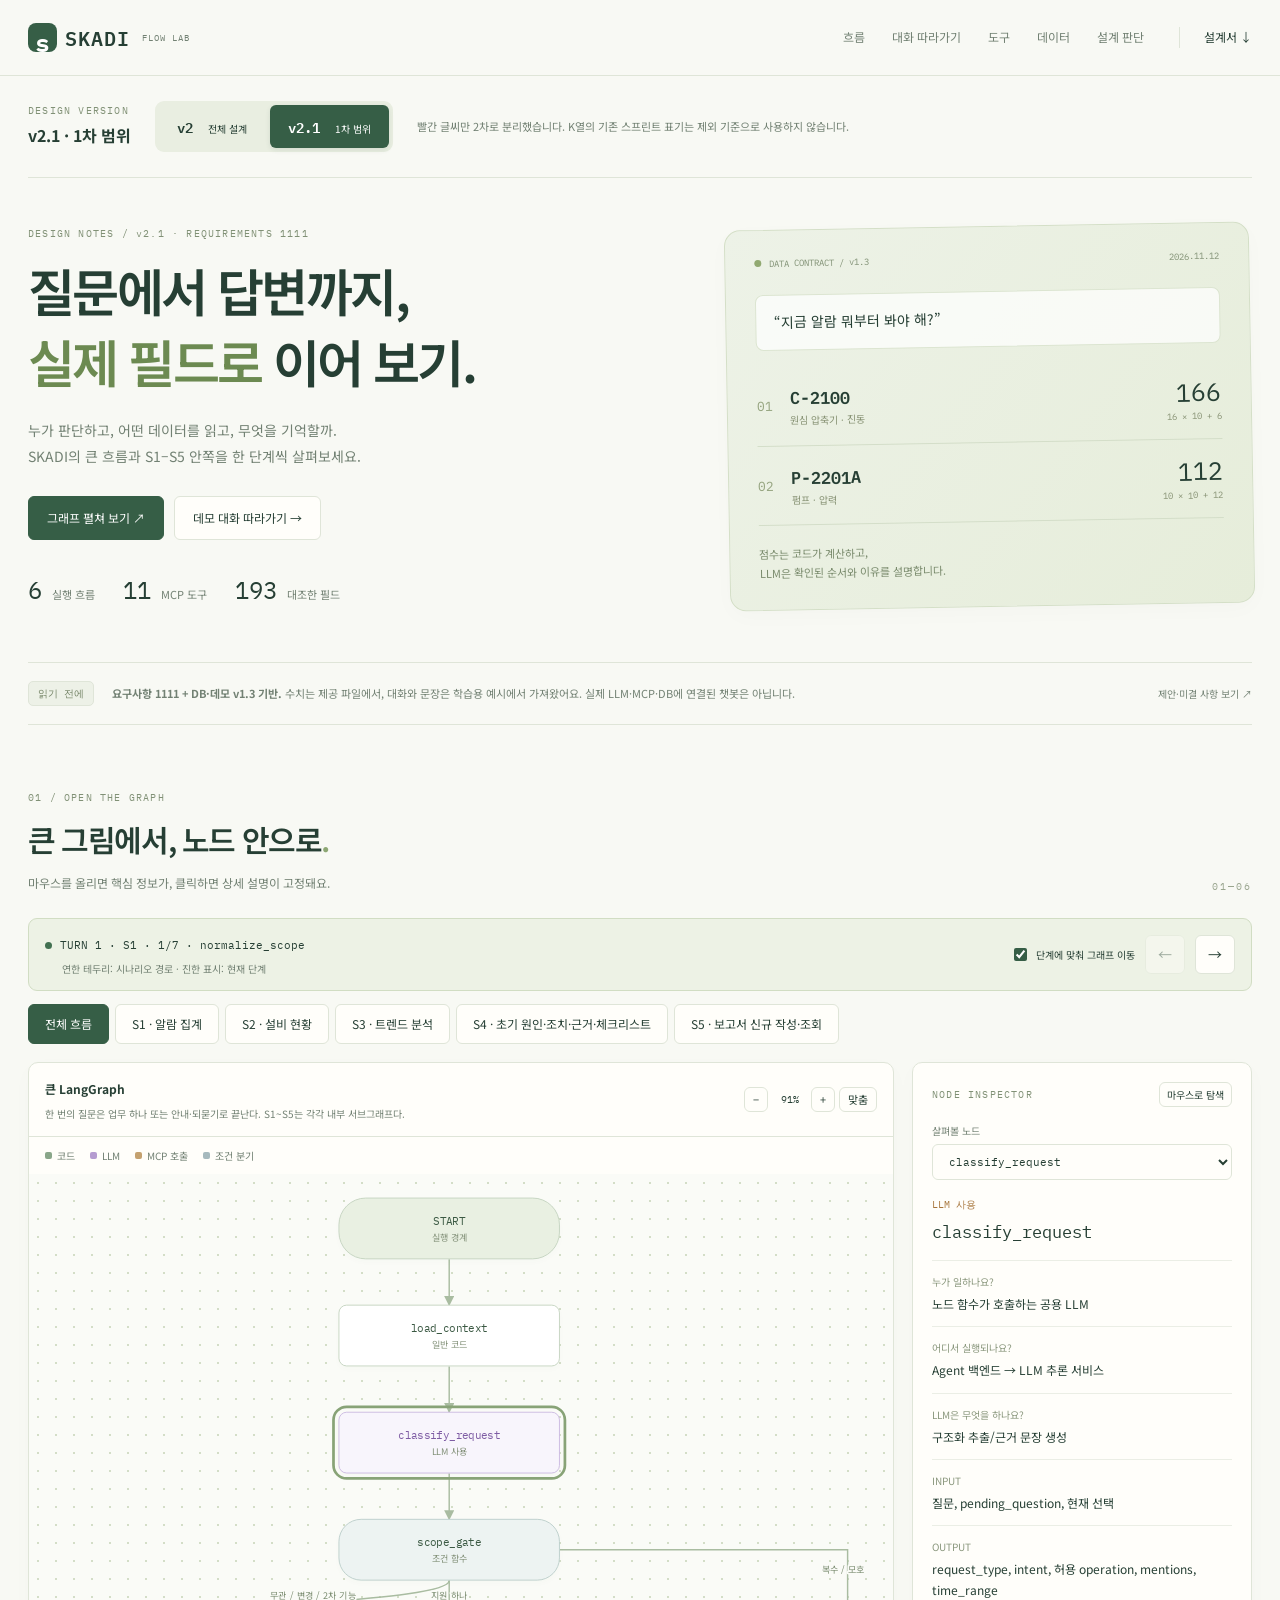
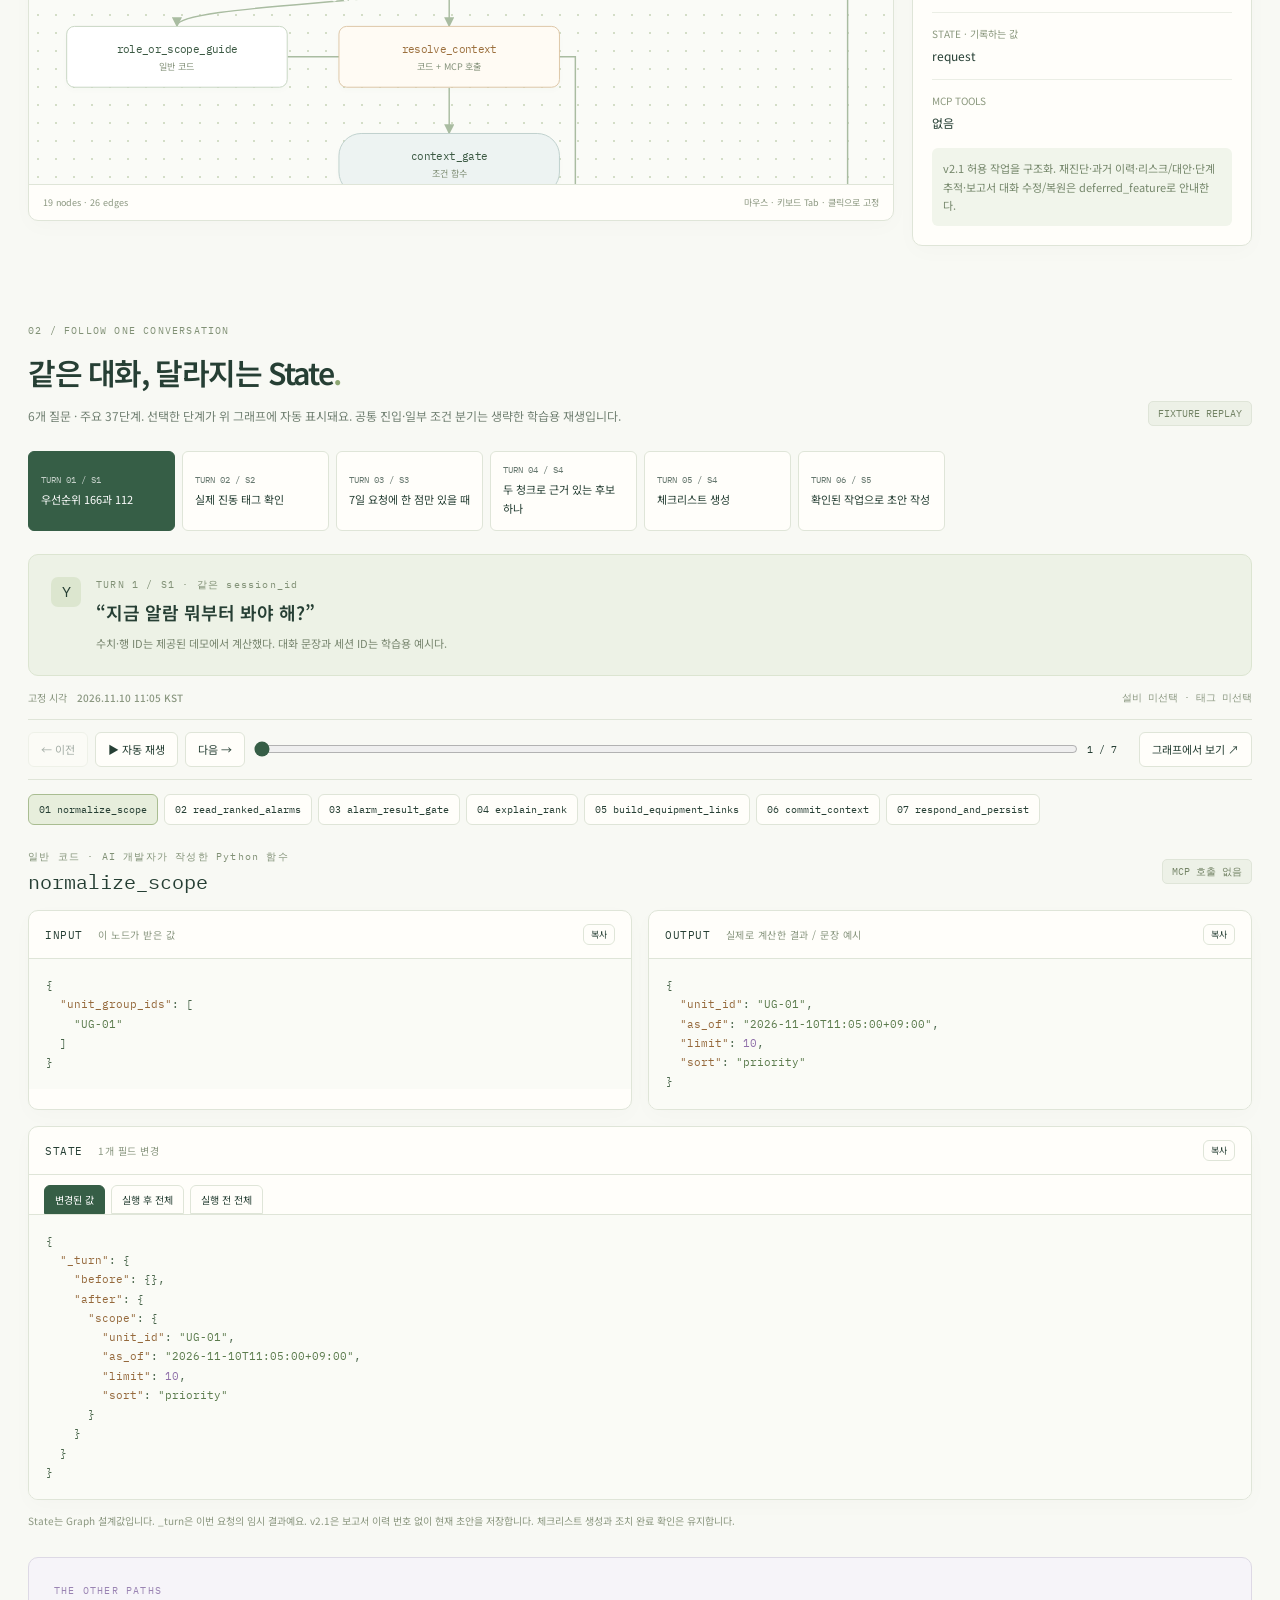
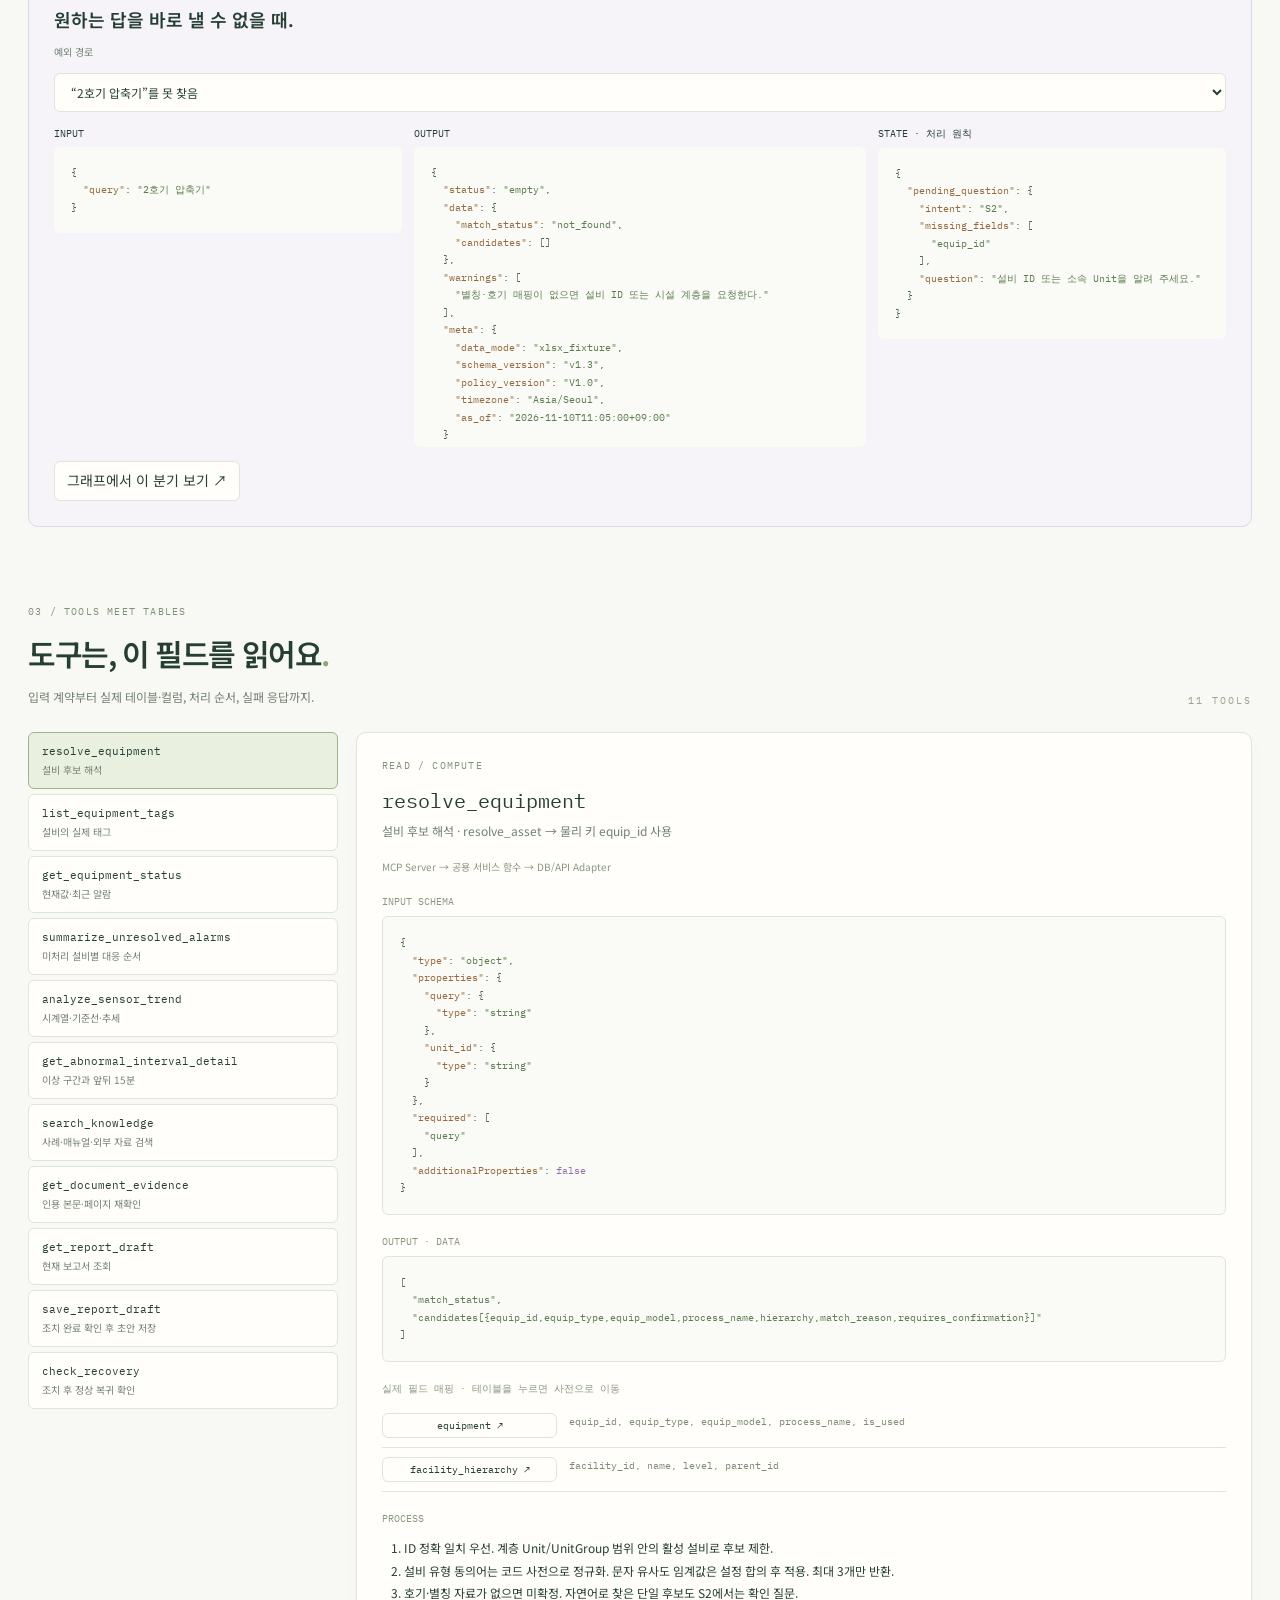
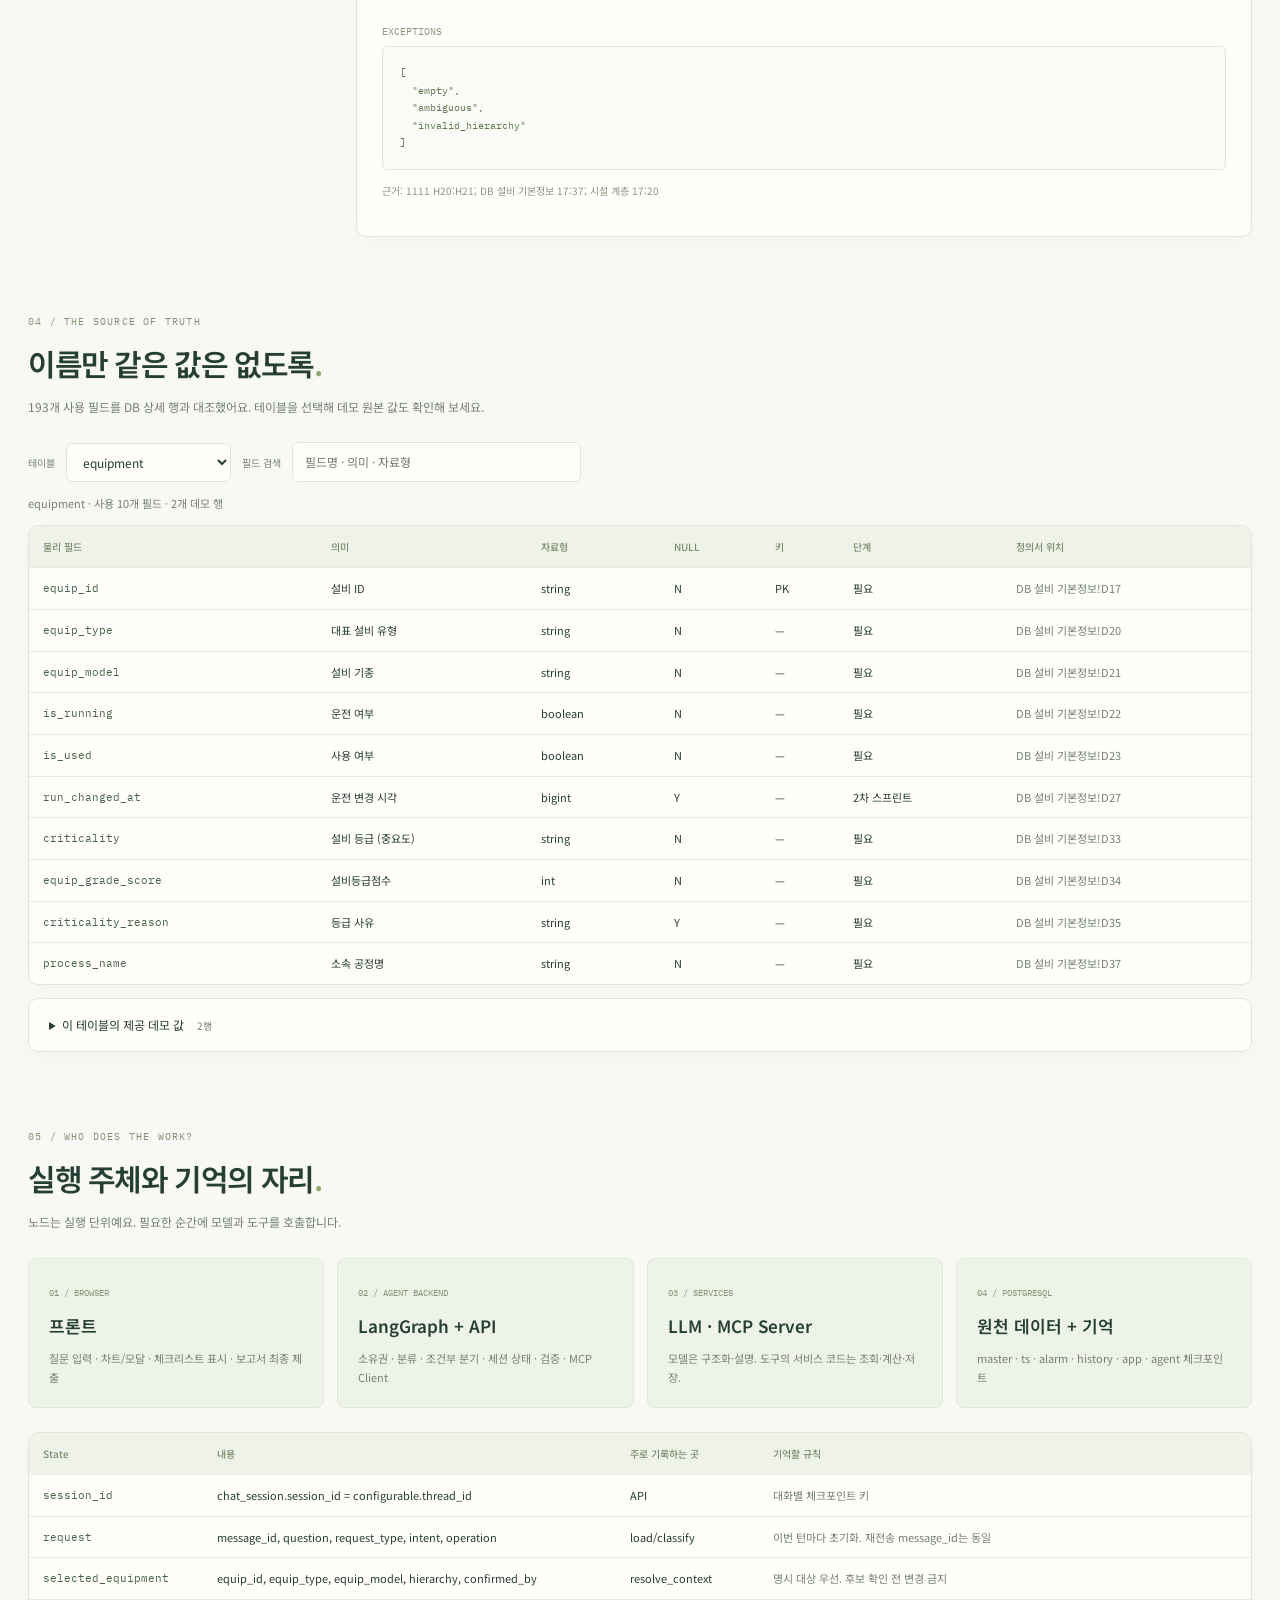
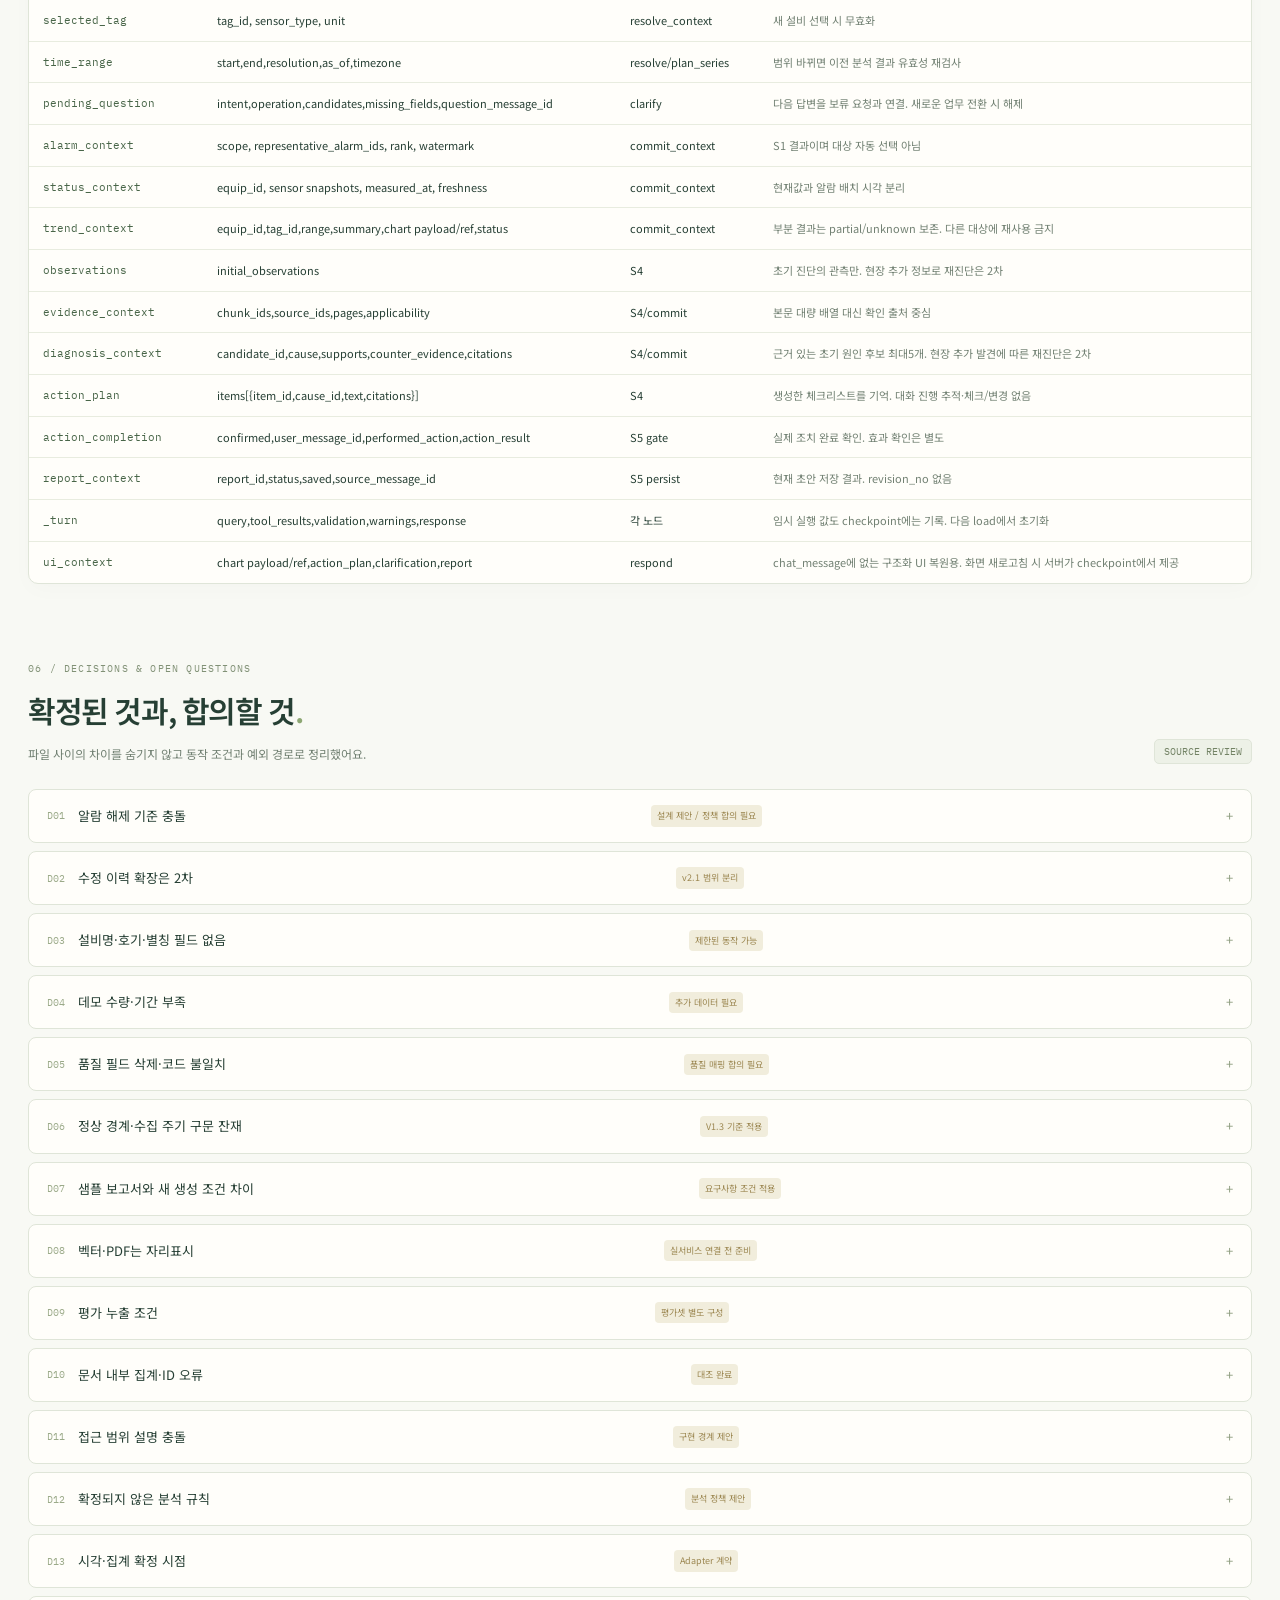
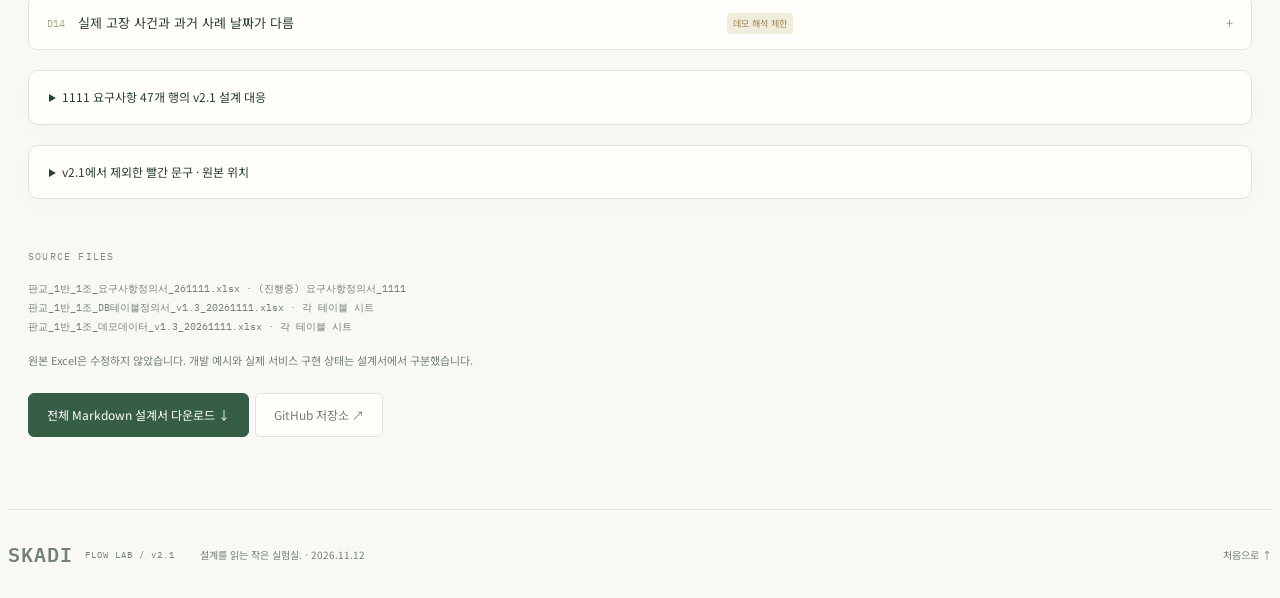
==== commit 8082d263: "Add v2.1 red-text scope and synchronized scenario graph navigation Preserve v2 and add a v2.1 docume" ====
--- a/index.html
+++ b/index.html
@@ -2,20 +2,21 @@
 <html lang="ko"><head><meta charset="UTF-8"><meta name="viewport" content="width=device-width,initial-scale=1"><meta name="description" content="SKADI 요구사항 1111 · DB v1.3 기반 LangGraph와 MCP 학습 실험실. 6개 그래프, 13개 도구, 실제 필드와 State 추적."><title>SKADI — Flow Lab v2</title><link rel="stylesheet" href="style.css"></head>
 <body>
 <a class="skip" href="#flow">본문으로 바로 가기</a>
-<header><a class="brand" href="#top"><span class="brand-mark">s</span> SKADI <small>FLOW LAB</small></a><nav aria-label="주요 메뉴"><a href="#flow">흐름</a><a href="#lab">대화 따라가기</a><a href="#tools">도구</a><a href="#data">데이터</a><a href="#decisions">설계 판단</a></nav><a class="doc-link" href="design.md" download>설계서 ↓</a></header>
+<header><a class="brand" href="#top"><span class="brand-mark">s</span> SKADI <small>FLOW LAB</small></a><nav aria-label="주요 메뉴"><a href="#flow">흐름</a><a href="#lab">대화 따라가기</a><a href="#tools">도구</a><a href="#data">데이터</a><a href="#decisions">설계 판단</a></nav><a class="doc-link" data-design-download href="design.md" download>설계서 ↓</a></header>
 <main id="top">
-<section class="hero"><div><p class="eyebrow">DESIGN NOTES / 02 · REQUIREMENTS 1111</p><h1>질문에서 답변까지,<br><em>실제 필드로</em> 이어 보기.</h1><p class="lead">누가 판단하고, 어떤 데이터를 읽고, 무엇을 기억할까.<br>SKADI의 큰 흐름과 S1–S5 안쪽을 한 단계씩 살펴보세요.</p><div class="hero-actions"><a class="button primary" href="#flow">그래프 펼쳐 보기 ↗</a><a class="button" href="#lab">데모 대화 따라가기 →</a></div><div class="stats"><span><b>6</b> 실행 흐름</span><span><b>13</b> MCP 도구</span><span><b>193</b> 대조한 필드</span></div></div><div class="hero-note"><div class="note-top"><span class="pulse"></span> DATA CONTRACT / v1.3 <span>2026.11.12</span></div><p class="sample-question">“지금 알람 뭐부터 봐야 해?”</p><div class="rank-demo"><span class="rank">01</span><div><strong>C-2100</strong><small>원심 압축기 · 진동</small></div><b>166<small>16 × 10 + 6</small></b></div><div class="rank-demo"><span class="rank">02</span><div><strong>P-2201A</strong><small>펌프 · 압력</small></div><b>112<small>10 × 10 + 12</small></b></div><p class="note-foot">점수는 코드가 계산하고,<br>LLM은 확인된 순서와 이유를 설명합니다.</p></div></section>
+<section class="version-bar" aria-label="설계 버전"><div><span class="eyebrow">DESIGN VERSION</span><strong id="version-title">설계 불러오는 중</strong></div><div class="version-buttons" role="group" aria-label="버전 선택"><button data-version="2" aria-pressed="false">v2 <small>전체 설계</small></button><button data-version="2.1" aria-pressed="false">v2.1 <small>1차 범위</small></button></div><p id="version-description" aria-live="polite"></p></section>
+<section class="hero"><div><p class="eyebrow"><span id="release-eyebrow">DESIGN NOTES · REQUIREMENTS 1111</span></p><h1>질문에서 답변까지,<br><em>실제 필드로</em> 이어 보기.</h1><p class="lead">누가 판단하고, 어떤 데이터를 읽고, 무엇을 기억할까.<br>SKADI의 큰 흐름과 S1–S5 안쪽을 한 단계씩 살펴보세요.</p><div class="hero-actions"><a class="button primary" href="#flow">그래프 펼쳐 보기 ↗</a><a class="button" href="#lab">데모 대화 따라가기 →</a></div><div class="stats"><span><b id="graph-total">6</b> 실행 흐름</span><span><b id="tool-total">13</b> MCP 도구</span><span><b id="field-total">193</b> 대조한 필드</span></div></div><div class="hero-note"><div class="note-top"><span class="pulse"></span> DATA CONTRACT / v1.3 <span>2026.11.12</span></div><p class="sample-question">“지금 알람 뭐부터 봐야 해?”</p><div class="rank-demo"><span class="rank">01</span><div><strong>C-2100</strong><small>원심 압축기 · 진동</small></div><b>166<small>16 × 10 + 6</small></b></div><div class="rank-demo"><span class="rank">02</span><div><strong>P-2201A</strong><small>펌프 · 압력</small></div><b>112<small>10 × 10 + 12</small></b></div><p class="note-foot">점수는 코드가 계산하고,<br>LLM은 확인된 순서와 이유를 설명합니다.</p></div></section>
 <aside class="source-bar"><span class="pill">읽기 전에</span><p><strong>요구사항 1111 + DB·데모 v1.3 기반.</strong> 수치는 제공 파일에서, 대화와 문장은 학습용 예시에서 가져왔어요. 실제 LLM·MCP·DB에 연결된 챗봇은 아닙니다.</p><a href="#decisions">제안·미결 사항 보기 ↗</a></aside>
 
-<section id="flow" class="section"><div class="section-head"><div><p class="eyebrow">01 / OPEN THE GRAPH</p><h2>큰 그림에서, 노드 안으로<span>.</span></h2><p>마우스를 올리면 핵심 정보가, 클릭하면 상세 설명이 고정돼요.</p></div><span class="section-no">01—06</span></div><div id="graph-tabs" class="tabs" role="tablist" aria-label="그래프 선택"></div><div class="flow-layout"><div class="card graph-card"><div class="toolbar"><div><strong id="graph-title"></strong><small id="graph-description"></small></div><div class="zoom"><button id="zoom-out" aria-label="그래프 축소">−</button><span id="zoom-label"></span><button id="zoom-in" aria-label="그래프 확대">+</button><button id="fit">맞춤</button></div></div><div class="legend"><span><i class="code"></i>코드</span><span><i class="llm"></i>LLM</span><span><i class="tool"></i>MCP 호출</span><span><i class="branch"></i>조건 분기</span></div><div class="graph-viewport" id="viewport" tabindex="0" aria-label="가로 세로 스크롤 가능한 그래프"><div id="graph-size"><div id="graph-canvas"><svg id="edges" aria-hidden="true"></svg><div id="nodes"></div></div></div></div><div class="graph-footer"><span id="graph-count"></span><span>마우스 · 키보드 Tab · 클릭으로 고정</span></div></div><aside class="card inspector" aria-label="선택한 노드 상세"><div class="inspector-top"><p class="eyebrow">NODE INSPECTOR</p><button id="unpin" class="subtle">고정 해제</button></div><label class="label" for="node-select">살펴볼 노드</label><select id="node-select"></select><div id="node-detail"></div></aside></div></section>
+<section id="flow" class="section"><div class="section-head"><div><p class="eyebrow">01 / OPEN THE GRAPH</p><h2>큰 그림에서, 노드 안으로<span>.</span></h2><p>마우스를 올리면 핵심 정보가, 클릭하면 상세 설명이 고정돼요.</p></div><span class="section-no">01—06</span></div><div class="graph-follow"><div><span class="trace-dot"></span><strong id="graph-trace-label" aria-live="polite"></strong><small>연한 테두리: 시나리오 경로 · 진한 표시: 현재 단계</small></div><label><input id="trace-follow" type="checkbox" checked> 단계에 맞춰 그래프 이동</label><button id="graph-prev" aria-label="그래프에서 이전 단계">←</button><button id="graph-next" aria-label="그래프에서 다음 단계">→</button></div><div id="graph-tabs" class="tabs" role="tablist" aria-label="그래프 선택"></div><div class="flow-layout"><div class="card graph-card"><div class="toolbar"><div><strong id="graph-title"></strong><small id="graph-description"></small></div><div class="zoom"><button id="zoom-out" aria-label="그래프 축소">−</button><span id="zoom-label"></span><button id="zoom-in" aria-label="그래프 확대">+</button><button id="fit">맞춤</button></div></div><div class="legend"><span><i class="code"></i>코드</span><span><i class="llm"></i>LLM</span><span><i class="tool"></i>MCP 호출</span><span><i class="branch"></i>조건 분기</span></div><div class="graph-viewport" id="viewport" tabindex="0" aria-label="가로 세로 스크롤 가능한 그래프"><div id="graph-size"><div id="graph-canvas"><svg id="edges" aria-hidden="true"></svg><div id="nodes"></div></div></div></div><div class="graph-footer"><span id="graph-count"></span><span>마우스 · 키보드 Tab · 클릭으로 고정</span></div></div><aside class="card inspector" aria-label="선택한 노드 상세"><div class="inspector-top"><p class="eyebrow">NODE INSPECTOR</p><button id="unpin" class="subtle">고정 해제</button></div><label class="label" for="node-select">살펴볼 노드</label><select id="node-select"></select><div id="node-detail"></div></aside></div></section>
 
-<section id="lab" class="section"><div class="section-head"><div><p class="eyebrow">02 / FOLLOW ONE CONVERSATION</p><h2>같은 대화, 달라지는 State<span>.</span></h2><p>데모 행으로 계산한 주요 46단계예요. 공통 진입·일부 조건 분기는 생략했으며, 전체 경로는 위 그래프에서 확인할 수 있어요.</p></div><span class="pill">FIXTURE REPLAY</span></div><div id="turn-tabs" class="turn-tabs" role="tablist" aria-label="대화 턴 선택"></div><div class="scenario"><span class="avatar">Y</span><div><p class="eyebrow" id="turn-title"></p><h3 id="question"></h3><p id="turn-note"></p></div></div><div class="clockline">고정 시각 <b>2026.11.10 11:05 KST</b><span id="selection-summary"></span></div><div class="playbar"><button id="prev" aria-label="이전 단계">← 이전</button><button id="play">▶ 자동 재생</button><button id="next" aria-label="다음 단계">다음 →</button><input type="range" id="step-range" min="0" aria-label="실행 단계"><span id="step-count"></span><button id="show-node">그래프에서 보기 ↗</button></div><div id="step-rail" class="step-rail"></div><div class="trace-heading"><div><p class="eyebrow" id="trace-actor"></p><h3 id="trace-node"></h3></div><span id="trace-tool" class="pill"></span></div><div id="sample-chart" hidden></div><div class="io-grid"><article class="card code-card"><div class="code-heading"><h4>INPUT <small>이 노드가 받은 값</small></h4><button data-copy="trace-input">복사</button></div><pre id="trace-input"></pre></article><article class="card code-card"><div class="code-heading"><h4>OUTPUT <small>실제로 계산한 결과 / 문장 예시</small></h4><button data-copy="trace-output">복사</button></div><pre id="trace-output"></pre></article></div><article class="card code-card state-card"><div class="code-heading"><h4>STATE <small id="state-summary"></small></h4><button data-copy="trace-state">복사</button></div><div class="tabs small" id="state-tabs" role="tablist" aria-label="State 보기"><button data-state="diff" role="tab">변경된 값</button><button data-state="after" role="tab">실행 후 전체</button><button data-state="before" role="tab">실행 전 전체</button></div><pre id="trace-state"></pre></article><p class="hint">State는 Graph 설계값입니다. <code>_turn</code>은 이번 요청의 임시 결과, <code>revision_no</code>는 추가 제안한 수정 이력의 번호예요. 모든 출력이 그대로 DB 컬럼이 되는 것은 아닙니다.</p><div class="exception-area"><div><p class="eyebrow">THE OTHER PATHS</p><h3>원하는 답을 바로 낼 수 없을 때.</h3></div><label for="exception-select" class="label">예외 경로</label><select id="exception-select"></select><div id="exception-detail"></div></div></section>
+<section id="lab" class="section"><div class="section-head"><div><p class="eyebrow">02 / FOLLOW ONE CONVERSATION</p><h2>같은 대화, 달라지는 State<span>.</span></h2><p><span id="trace-description">시나리오와 단계를 선택하면 위 그래프의 해당 노드를 표시합니다.</span></p></div><span class="pill">FIXTURE REPLAY</span></div><div id="turn-tabs" class="turn-tabs" role="tablist" aria-label="대화 턴 선택"></div><div class="scenario"><span class="avatar">Y</span><div><p class="eyebrow" id="turn-title"></p><h3 id="question"></h3><p id="turn-note"></p></div></div><div class="clockline">고정 시각 <b>2026.11.10 11:05 KST</b><span id="selection-summary"></span></div><div class="playbar"><button id="prev" aria-label="이전 단계">← 이전</button><button id="play">▶ 자동 재생</button><button id="next" aria-label="다음 단계">다음 →</button><input type="range" id="step-range" min="0" aria-label="실행 단계"><span id="step-count"></span><button id="show-node">그래프에서 보기 ↗</button></div><div id="step-rail" class="step-rail"></div><div class="trace-heading"><div><p class="eyebrow" id="trace-actor"></p><h3 id="trace-node"></h3></div><span id="trace-tool" class="pill"></span></div><div id="sample-chart" hidden></div><div class="io-grid"><article class="card code-card"><div class="code-heading"><h4>INPUT <small>이 노드가 받은 값</small></h4><button data-copy="trace-input">복사</button></div><pre id="trace-input"></pre></article><article class="card code-card"><div class="code-heading"><h4>OUTPUT <small>실제로 계산한 결과 / 문장 예시</small></h4><button data-copy="trace-output">복사</button></div><pre id="trace-output"></pre></article></div><article class="card code-card state-card"><div class="code-heading"><h4>STATE <small id="state-summary"></small></h4><button data-copy="trace-state">복사</button></div><div class="tabs small" id="state-tabs" role="tablist" aria-label="State 보기"><button data-state="diff" role="tab">변경된 값</button><button data-state="after" role="tab">실행 후 전체</button><button data-state="before" role="tab">실행 전 전체</button></div><pre id="trace-state"></pre></article><p class="hint"><span id="state-note"></span></p><div class="exception-area"><div><p class="eyebrow">THE OTHER PATHS</p><h3>원하는 답을 바로 낼 수 없을 때.</h3></div><label for="exception-select" class="label">예외 경로</label><select id="exception-select"></select><div id="exception-detail"></div></div></section>
 
-<section id="tools" class="section"><div class="section-head"><div><p class="eyebrow">03 / TOOLS MEET TABLES</p><h2>도구는, 이 필드를 읽어요<span>.</span></h2><p>입력 계약부터 실제 테이블·컬럼, 처리 순서, 실패 응답까지.</p></div><span class="section-no">13 TOOLS</span></div><div class="tool-layout"><div id="tool-list" class="tool-list" aria-label="도구 목록"></div><article id="tool-detail" class="card tool-detail"></article></div></section>
+<section id="tools" class="section"><div class="section-head"><div><p class="eyebrow">03 / TOOLS MEET TABLES</p><h2>도구는, 이 필드를 읽어요<span>.</span></h2><p>입력 계약부터 실제 테이블·컬럼, 처리 순서, 실패 응답까지.</p></div><span id="tool-count-label" class="section-no">TOOLS</span></div><div class="tool-layout"><div id="tool-list" class="tool-list" aria-label="도구 목록"></div><article id="tool-detail" class="card tool-detail"></article></div></section>
 
 <section id="data" class="section"><div class="section-head"><div><p class="eyebrow">04 / THE SOURCE OF TRUTH</p><h2>이름만 같은 값은 없도록<span>.</span></h2><p>193개 사용 필드를 DB 상세 행과 대조했어요. 테이블을 선택해 데모 원본 값도 확인해 보세요.</p></div></div><div class="data-controls"><label for="table-select">테이블</label><select id="table-select"></select><label for="field-search">필드 검색</label><input id="field-search" type="search" placeholder="필드명 · 의미 · 자료형"></div><div id="table-summary" class="table-summary"></div><div class="table-wrap card"><table><thead><tr><th>물리 필드</th><th>의미</th><th>자료형</th><th>NULL</th><th>키</th><th>단계</th><th>정의서 위치</th></tr></thead><tbody id="field-rows"></tbody></table></div><details class="card data-sample"><summary>이 테이블의 제공 데모 값 <span id="row-count"></span></summary><pre id="sample-rows"></pre></details></section>
 
 <section id="architecture" class="section"><div class="section-head"><div><p class="eyebrow">05 / WHO DOES THE WORK?</p><h2>실행 주체와 기억의 자리<span>.</span></h2><p>노드는 실행 단위예요. 필요한 순간에 모델과 도구를 호출합니다.</p></div></div><div class="architecture"><article><span>01 / BROWSER</span><h3>프론트</h3><p>질문 입력 · 차트/모달 · 체크리스트 표시 · 보고서 최종 제출</p></article><article><span>02 / AGENT BACKEND</span><h3>LangGraph + API</h3><p>소유권 · 분류 · 조건부 분기 · 세션 상태 · 검증 · MCP Client</p></article><article><span>03 / SERVICES</span><h3>LLM · MCP Server</h3><p>모델은 구조화·설명. 도구의 서비스 코드는 조회·계산·저장.</p></article><article><span>04 / POSTGRESQL</span><h3>원천 데이터 + 기억</h3><p>master · ts · alarm · history · app · agent 체크포인트</p></article></div><div class="table-wrap card"><table><thead><tr><th>State</th><th>내용</th><th>주로 기록하는 곳</th><th>기억할 규칙</th></tr></thead><tbody id="state-dictionary"></tbody></table></div></section>
 
-<section id="decisions" class="section"><div class="section-head"><div><p class="eyebrow">06 / DECISIONS & OPEN QUESTIONS</p><h2>확정된 것과, 합의할 것<span>.</span></h2><p>파일 사이의 차이를 숨기지 않고 동작 조건과 예외 경로로 정리했어요.</p></div><span class="pill">SOURCE REVIEW</span></div><div id="issue-list" class="issue-list"></div><details class="card requirements"><summary>1111 요구사항 47개 행의 설계 대응</summary><div class="table-wrap"><table><thead><tr><th>행 / ID</th><th>기능</th><th>연결</th><th>범위와 남은 조건</th></tr></thead><tbody id="requirement-rows"></tbody></table></div></details><div class="sources"><p class="eyebrow">SOURCE FILES</p><div id="source-files"></div><p>원본 Excel은 수정하지 않았습니다. 개발 예시와 실제 서비스 구현 상태는 설계서에서 구분했습니다.</p><a href="design.md" download class="button primary">전체 Markdown 설계서 다운로드 ↓</a><a class="button" href="https://github.com/U-Je0n9/skadi-flow-lab">GitHub 저장소 ↗</a></div></section>
-</main><footer><a class="brand" href="#top">SKADI <small>FLOW LAB / v2</small></a><span>설계를 읽는 작은 실험실. · 2026.11.12</span><a href="#top">처음으로 ↑</a></footer><div id="tooltip" role="tooltip" hidden></div><div id="toast" role="status"></div><script src="app.js"></script></body></html>
+<section id="decisions" class="section"><div class="section-head"><div><p class="eyebrow">06 / DECISIONS & OPEN QUESTIONS</p><h2>확정된 것과, 합의할 것<span>.</span></h2><p>파일 사이의 차이를 숨기지 않고 동작 조건과 예외 경로로 정리했어요.</p></div><span class="pill">SOURCE REVIEW</span></div><div id="issue-list" class="issue-list"></div><details class="card requirements"><summary id="requirements-summary">1111 요구사항의 설계 대응</summary><div class="table-wrap"><table><thead><tr><th>행 / ID</th><th>기능</th><th>연결</th><th>범위와 남은 조건</th></tr></thead><tbody id="requirement-rows"></tbody></table></div></details><details class="card requirements" id="deferred-panel" hidden><summary>v2.1에서 제외한 빨간 문구 · 원본 위치</summary><div class="table-wrap"><table><thead><tr><th>원본 셀</th><th>2차로 미룬 내용</th><th>1차에서 유지</th></tr></thead><tbody id="deferred-rows"></tbody></table></div></details><div class="sources"><p class="eyebrow">SOURCE FILES</p><div id="source-files"></div><p>원본 Excel은 수정하지 않았습니다. 개발 예시와 실제 서비스 구현 상태는 설계서에서 구분했습니다.</p><a data-design-download href="design.md" download class="button primary">전체 Markdown 설계서 다운로드 ↓</a><a class="button" href="https://github.com/U-Je0n9/skadi-flow-lab">GitHub 저장소 ↗</a></div></section>
+</main><footer><a class="brand" href="#top">SKADI <small id="footer-version">FLOW LAB</small></a><span>설계를 읽는 작은 실험실. · 2026.11.12</span><a href="#top">처음으로 ↑</a></footer><div id="tooltip" role="tooltip" hidden></div><div id="toast" role="status"></div><script src="app.js"></script></body></html>
--- a/style.css
+++ b/style.css
@@ -1,3 +1,6 @@
 @import url('https://fonts.googleapis.com/css2?family=Noto+Sans+KR:wght@400;500;600;700&family=IBM+Plex+Mono:wght@400;500;600&display=swap');
 :root{--bg:#f8f9f4;--paper:#fffefa;--ink:#263f34;--muted:#728173;--line:#dfe5d8;--green:#365e46;--mint:#eaf0e2;--purple:#8263a6;--amber:#a7753b;--mono:'IBM Plex Mono',monospace;--shadow:0 6px 22px #28462d05}*{box-sizing:border-box}html{scroll-behavior:smooth;scroll-padding-top:92px}body{margin:0;background:var(--bg);color:var(--ink);font:14px/1.7 'Noto Sans KR',-apple-system,sans-serif}a{color:inherit;text-decoration:none}button,input,select{font:inherit;color:inherit}button,a.button{cursor:pointer}button{border:1px solid var(--line);border-radius:6px;background:var(--paper);padding:7px 12px}button:hover{background:var(--mint)}button:disabled{opacity:.4;cursor:default}button:focus-visible,a:focus-visible,input:focus-visible,select:focus-visible,summary:focus-visible{outline:3px solid #8da773;outline-offset:3px}h1,h2,h3,h4,p{margin:0}h1{font-size:clamp(36px,4vw,57px);letter-spacing:-2.6px;line-height:1.37;font-weight:600}h1 em{font-style:normal;color:#6c8a51}h2{font-size:30px;letter-spacing:-1.4px;font-weight:600}h2 span{color:#8da773}h3{font-size:18px;font-weight:600}header{height:76px;display:flex;align-items:center;gap:35px;padding:0 max(28px,calc((100vw - 1320px)/2));border-bottom:1px solid var(--line);position:sticky;top:0;background:#f8f9f4ed;backdrop-filter:blur(16px);z-index:30}.brand{display:flex;align-items:center;gap:8px;font:600 20px var(--mono);letter-spacing:1px;white-space:nowrap}.brand-mark{display:grid;place-items:center;background:var(--green);color:#fff;border-radius:8px;width:29px;height:29px;font-size:25px}.brand small{font:9px var(--mono);letter-spacing:1px;color:var(--muted);margin-left:4px}nav{display:flex;gap:27px;margin-left:auto;font-size:12px;color:var(--muted)}nav a:hover{color:var(--green)}.doc-link{border-left:1px solid var(--line);padding-left:24px;font-size:12px}main{max-width:1320px;margin:auto;padding:0 28px}.hero{display:grid;grid-template-columns:1.2fr 1fr;gap:70px;align-items:center;padding:74px 0 55px}.eyebrow{font:10px/1.5 var(--mono);letter-spacing:1.2px;color:#819176;margin-bottom:14px}.lead{font-size:14px;line-height:1.9;color:var(--muted);margin-top:21px}.hero-actions{display:flex;gap:10px;margin-top:26px}.button{display:inline-flex;align-items:center;justify-content:center;border:1px solid var(--line);padding:11px 18px;border-radius:6px;background:var(--paper);font-size:12px}.primary{background:var(--green);color:#fff;border-color:var(--green)}.primary:hover{background:#2e503c}.stats{display:flex;gap:28px;margin-top:34px;font-size:11px;color:var(--muted)}.stats b{font:24px var(--mono);color:var(--ink);margin-right:7px}.hero-note{border:1px solid #d4dfc7;border-radius:16px;padding:27px 29px;background:linear-gradient(130deg,#edf2e7,#e6edda);box-shadow:var(--shadow);transform:rotate(-1deg)}.note-top{display:flex;align-items:center;gap:8px;font:9px var(--mono);color:#819175}.note-top span:last-child{margin-left:auto}.pulse{width:7px;height:7px;background:#91a971;border-radius:50%}.sample-question{background:#ffffffb8;border:1px solid #dce5d1;padding:15px 18px;border-radius:8px;margin:26px 0 17px;font-size:14px}.rank-demo{display:flex;align-items:center;gap:17px;padding:15px 0;border-bottom:1px solid #d4dec9}.rank-demo .rank{font:13px var(--mono);color:#94a37e}.rank-demo strong{font:600 17px var(--mono)}.rank-demo small{display:block;font:10px/1.7 'Noto Sans KR',sans-serif;color:#879274}.rank-demo>b{margin-left:auto;font:25px var(--mono);text-align:right}.rank-demo>b small{font:9px/1.7 var(--mono)}.note-foot{color:#7a8b6d;font-size:11px;margin-top:19px}.source-bar{display:flex;align-items:center;gap:18px;padding:18px 0;border-top:1px solid var(--line);border-bottom:1px solid var(--line);font-size:11px;color:var(--muted)}.source-bar p{flex:1}.source-bar a{font-size:10px;white-space:nowrap}.pill{display:inline-block;border:1px solid var(--line);border-radius:5px;background:#edf1e7;padding:4px 9px;font:10px/1.5 var(--mono);color:#738365}.section{padding-top:65px;padding-bottom:12px}.section-head{display:flex;justify-content:space-between;gap:20px;align-items:end;margin-bottom:25px}.section-head .eyebrow{margin-bottom:9px}.section-head p:not(.eyebrow){font-size:12px;color:var(--muted);margin-top:8px}.section-no{font:10px var(--mono);letter-spacing:2px;color:#99a58e}.card{border:1px solid var(--line);border-radius:10px;background:var(--paper);box-shadow:var(--shadow)}.tabs{display:flex;flex-wrap:wrap;gap:6px;margin-bottom:18px}.tabs button{font-size:12px;padding:9px 16px}.tabs button[aria-selected=true],.turn-tabs button[aria-selected=true]{background:var(--green);color:white;border-color:var(--green)}.flow-layout{display:grid;grid-template-columns:minmax(0,1fr) 340px;gap:18px;align-items:start}.graph-card{overflow:hidden}.toolbar{padding:14px 16px;display:flex;gap:12px;align-items:center;border-bottom:1px solid var(--line)}.toolbar strong{font-size:12px}.toolbar small{display:block;font-size:10px;color:var(--muted);max-width:430px;margin-top:4px}.zoom{margin-left:auto;display:flex;align-items:center;gap:4px;flex-shrink:0}.zoom button{padding:2px 8px;font-size:11px}.zoom span{font:10px var(--mono);width:35px;text-align:center}.legend{display:flex;gap:15px;padding:10px 16px;font-size:10px;color:var(--muted)}.legend span{display:flex;gap:5px;align-items:center}.legend i{width:7px;height:7px;border-radius:2px;display:inline-block}.legend .code{background:#89a689}.legend .llm{background:#b59cd0}.legend .tool{background:#c4a16f}.legend .branch{background:#a6b9bd}.graph-viewport{height:610px;overflow:auto;background:#fafbf7 radial-gradient(#d3ddc7 .8px,transparent .8px);background-size:18px 18px;overscroll-behavior:contain}.graph-viewport:focus-visible{outline:2px solid #8da773;outline-offset:-2px}#graph-size{position:relative;margin:auto}#graph-canvas{position:relative;transform-origin:top left}#edges,#nodes{position:absolute;inset:0}.node{position:absolute;width:244px;min-height:68px;padding:10px;border:1.5px solid #c4d3bf;border-radius:9px;display:flex;align-items:center;justify-content:center;flex-direction:column;background:#fff;color:#3b5943;box-shadow:0 3px 7px #34552d05;font:12px/1.6 var(--mono);cursor:pointer}.node small{font:10px/1.6 'Noto Sans KR',sans-serif;color:#829078}.node[data-kind=llm]{background:#f8f5fc;border-color:#cbb9e0;color:#7e5ca4}.node[data-kind=tool]{background:#fffbf4;border-color:#dbc3a2;color:#9c703e}.node[data-kind=branch]{background:#edf3f2;border-color:#bbceca;border-radius:25px}.node[data-kind=boundary]{border-radius:30px;background:#e9f0e2}.node.selected{outline:3px solid #88a377;outline-offset:4px;z-index:5}.edge{fill:none;stroke:#a9bca1;stroke-width:1.6;marker-end:url(#arrow)}.edge-label{font:10px 'Noto Sans KR',sans-serif;fill:#798b6f;paint-order:stroke;stroke:#fafbf7;stroke-width:4px;stroke-linejoin:round}.graph-footer{display:flex;justify-content:space-between;padding:10px 14px;font-size:9px;border-top:1px solid var(--line);color:#8b9780}.inspector{position:sticky;top:94px;padding:19px;max-height:calc(100vh - 115px);overflow:auto}.inspector-top{display:flex;justify-content:space-between;align-items:center;margin-bottom:15px}.inspector .eyebrow{margin:0}.subtle{font-size:10px;padding:3px 7px}.label{display:block;font-size:10px;color:var(--muted);margin:8px 0 5px}select,input[type=search]{background:var(--paper);border:1px solid var(--line);border-radius:6px;padding:9px 12px;font-size:12px;max-width:100%}#node-select{width:100%;margin-bottom:18px;font:11px var(--mono)}.detail-kind{font:10px var(--mono);color:var(--amber);margin-bottom:8px}.inspector h3{font:17px/1.5 var(--mono);overflow-wrap:anywhere}.detail-field{padding-top:12px;margin-top:12px;border-top:1px solid #ebeee5}.detail-field dt{font-size:10px;color:#8b987e;margin-bottom:4px}.detail-field dd{margin:0;font-size:12px;overflow-wrap:anywhere}.detail-note{background:#f1f5eb;border-radius:6px;padding:11px;font-size:11px;color:#75876b;margin-top:15px}.tool-tag{display:inline-block;font:9px/1.7 var(--mono);background:#f8eedf;color:#a27844;padding:3px 6px;border-radius:4px;margin:2px;overflow-wrap:anywhere}#tooltip{position:fixed;width:310px;z-index:100;background:#263f34;color:white;border-radius:9px;padding:14px 16px;box-shadow:0 12px 30px #203c3328;font-size:10px;pointer-events:none}#tooltip strong{display:block;font:12px var(--mono);margin-bottom:7px}#tooltip div{margin-top:5px;color:#e0e8d8}.turn-tabs{display:flex;gap:7px;overflow:auto;padding-bottom:5px;margin-bottom:18px}.turn-tabs button{flex:0 0 147px;text-align:left;font-size:11px;padding:12px}.turn-tabs span{display:block;font:9px var(--mono);opacity:.7;margin-bottom:5px}.scenario{display:flex;gap:15px;align-items:start;background:#edf2e6;border:1px solid #dce5d1;border-radius:10px;padding:22px}.avatar{display:grid;place-items:center;width:30px;height:30px;flex-shrink:0;background:#dce6cf;border-radius:7px;font:15px var(--mono)}.scenario .eyebrow{margin-bottom:5px}.scenario h3{font-size:18px}.scenario p:last-child{font-size:11px;color:#78866f;margin-top:7px}.clockline{display:flex;gap:10px;align-items:center;padding:13px 0;font-size:10px;color:#8a9780}.clockline b{font-weight:500}.clockline span{margin-left:auto;font-family:var(--mono)}.playbar{display:flex;gap:7px;align-items:center;padding:12px 0;border-top:1px solid var(--line);border-bottom:1px solid var(--line)}.playbar button{font-size:11px}.playbar input{flex:1;min-width:60px;accent-color:var(--green)}#step-count{font:10px var(--mono);min-width:45px}.step-rail{display:flex;gap:6px;overflow:auto;padding:14px 0 20px}.step-rail button{white-space:nowrap;font:10px var(--mono);padding:8px 10px}.step-rail button.active{background:#e7eedc;border-color:#a9bd91}.trace-heading{display:flex;justify-content:space-between;align-items:center;margin:4px 0 15px}.trace-heading .eyebrow{margin-bottom:4px}.trace-heading h3{font:20px var(--mono)}.io-grid{display:grid;grid-template-columns:1fr 1fr;gap:16px}.code-card{overflow:hidden}.code-heading{display:flex;align-items:center;justify-content:space-between;padding:13px 16px;border-bottom:1px solid var(--line)}.code-heading h4{font:11px var(--mono);letter-spacing:.5px}.code-heading small{font:10px 'Noto Sans KR',sans-serif;color:#8a9780;margin-left:8px}.code-heading button{font-size:9px;padding:2px 7px}pre{font:11px/1.75 var(--mono);white-space:pre-wrap;overflow-wrap:anywhere;margin:0;padding:17px;max-height:440px;overflow:auto;color:#48654a;background:#fafbf6;tab-size:2}.json-key{color:#95693c}.json-string{color:#5c7c4e}.json-number{color:#9070aa}.state-card{margin-top:16px}.state-card .tabs{padding:10px 15px 0;margin-bottom:0;border-bottom:1px solid var(--line)}.tabs.small button{padding:5px 10px;font-size:10px;border-bottom-left-radius:0;border-bottom-right-radius:0}.state-card pre{max-height:360px}.hint{font-size:10px;color:#8a967f;margin:12px 0}.exception-area{margin-top:28px;padding:25px;border:1px solid #ddd9e5;border-radius:10px;background:#f6f4f9}.exception-area select{width:100%;margin:8px 0 15px}.exception-area h3{font-size:18px}.exception-area .eyebrow{color:#9a84b3;margin-bottom:6px}.exception-grid{display:grid;grid-template-columns:1fr 1.3fr 1fr;gap:12px}.exception-grid h4{font:10px var(--mono);margin-bottom:7px}.exception-grid pre{font-size:10px;max-height:300px;border-radius:6px}.tool-layout{display:grid;grid-template-columns:310px minmax(0,1fr);gap:18px;align-items:start}.tool-list{display:grid;gap:5px}.tool-list button{text-align:left;padding:11px 13px;font:11px var(--mono)}.tool-list small{display:block;font:10px/1.5 'Noto Sans KR',sans-serif;color:var(--muted);margin-top:4px}.tool-list button.active{background:#eaf0e0;border-color:#9fb585}.tool-detail{padding:25px;min-width:0}.tool-detail h3{font:20px var(--mono);overflow-wrap:anywhere}.tool-detail .tool-sub{color:var(--muted);font-size:12px;margin:7px 0 17px}.tool-detail h4{font:10px var(--mono);color:#8a977e;margin:20px 0 8px}.tool-detail pre{border:1px solid var(--line);border-radius:6px;font-size:10px}.tool-detail ol{font-size:12px;padding-left:22px;line-height:1.9}.fieldmap{display:flex;gap:12px;padding:9px 0;border-bottom:1px solid var(--line);font-size:11px;align-items:start}.fieldmap button{font:10px var(--mono);flex:0 0 175px;padding:5px}.fieldmap span{font:10px/1.8 var(--mono);color:#7d8c72;overflow-wrap:anywhere}.data-controls{display:flex;gap:11px;align-items:center;flex-wrap:wrap;margin-bottom:12px}.data-controls label{font-size:10px;color:var(--muted)}.data-controls input{margin-left:0;min-width:240px}.table-summary{font-size:11px;color:var(--muted);margin-bottom:12px}.table-wrap{overflow:auto}table{width:100%;border-collapse:collapse;font-size:11px;text-align:left}th{font-size:10px;font-weight:500;white-space:nowrap;background:#eef2e8;color:#7b8c6c;padding:12px 14px}td{padding:11px 14px;border-top:1px solid #e8ecdf;vertical-align:top}td:first-child{font-family:var(--mono);color:#486548}td:last-child{color:var(--muted)}.data-sample{margin-top:13px;overflow:hidden}.data-sample summary,.requirements summary{cursor:pointer;padding:16px 20px;font-size:12px}.data-sample span{font-size:10px;color:var(--muted);margin-left:10px}.architecture{display:grid;grid-template-columns:repeat(4,1fr);gap:13px;margin-bottom:24px}.architecture article{border:1px solid var(--line);border-radius:8px;background:#eef3e8;padding:20px}.architecture span{font:9px var(--mono);color:#879677}.architecture h3{font-size:17px;margin:9px 0}.architecture p{font-size:11px;color:var(--muted)}.issue-list{display:grid;gap:8px}.issue{border:1px solid var(--line);background:var(--paper);border-radius:8px;overflow:hidden}.issue summary{display:flex;gap:13px;align-items:center;cursor:pointer;padding:15px 18px;list-style:none;font-size:13px}.issue summary:after{content:'+';margin-left:auto;color:#8f9e80}.issue[open] summary:after{content:'−'}.issue summary code{font:10px var(--mono);color:#9baa89}.issue summary small{font-size:9px;background:#f1eddc;color:#9b8650;padding:3px 6px;border-radius:4px;margin-left:auto}.issue-body{padding:0 20px 20px 58px;font-size:12px;color:#75846c}.issue-body p+p{margin-top:9px}.issue-body b{font-weight:500;color:#456043}.requirements{margin-top:20px}.sources{padding:35px 0 20px;font-size:11px;color:var(--muted)}.sources p{margin:15px 0}.sources .button{margin:8px 6px 0 0}.source-file{font:10px/1.9 var(--mono);overflow-wrap:anywhere}footer{max-width:1264px;margin:40px auto 0;padding:28px 0;border-top:1px solid var(--line);display:flex;align-items:center;gap:25px;font-size:10px;color:var(--muted)}footer>a:last-child{margin-left:auto}.skip{position:fixed;left:10px;top:-100px;z-index:120;padding:10px;background:white}.skip:focus{top:10px}#toast{position:fixed;bottom:25px;left:50%;transform:translateX(-50%);padding:10px 20px;background:#294b39;color:white;border-radius:7px;font-size:12px;opacity:0;pointer-events:none;transition:opacity .2s;z-index:110}#toast.show{opacity:1}#sample-chart{margin:0 0 16px;border:1px solid var(--line);border-radius:9px;padding:18px;background:var(--paper)}#sample-chart p{font-size:11px;color:var(--muted)}#sample-chart svg{width:100%;height:125px}code{font-family:var(--mono)}
 @media(min-width:1500px){main{max-width:1440px}.flow-layout{grid-template-columns:minmax(0,1fr) 360px}}@media(max-width:1050px){header{gap:18px;padding:0 22px}nav{gap:15px}.hero{gap:30px}.flow-layout{grid-template-columns:minmax(0,1fr) 300px}.tool-layout{grid-template-columns:260px minmax(0,1fr)}.fieldmap{display:block}.fieldmap span{display:block;margin-top:7px}.graph-viewport{height:570px}.toolbar small{display:none}.architecture{grid-template-columns:repeat(2,1fr)}}@media(max-width:760px){header{height:64px;padding:0 18px}.brand{font-size:18px}.brand small{display:none}nav{gap:13px;font-size:11px}nav a:nth-child(n+4){display:none}.doc-link{font-size:10px;padding-left:12px}.hero{grid-template-columns:1fr;padding:45px 0 30px;gap:30px}.hero-note{transform:none}.hero h1{font-size:39px}main{padding:0 18px}.source-bar{align-items:start;gap:9px}.source-bar a{display:none}.section{padding-top:45px}.section-head{align-items:start}h2{font-size:25px}.section-no{display:none}.flow-layout{grid-template-columns:1fr}.graph-viewport{height:520px}.inspector{position:static;max-height:none}.inspector .detail-field{display:inline-block;width:100%}.tabs button{font-size:11px;padding:7px 10px}.io-grid{grid-template-columns:1fr}.exception-grid{grid-template-columns:1fr}.tool-layout{grid-template-columns:1fr}.tool-list{display:flex;overflow:auto;padding-bottom:8px}.tool-list button{flex:0 0 225px}.tool-detail{padding:18px}.playbar{flex-wrap:wrap}.playbar input{order:2;flex-basis:70%}.playbar #show-node{margin-left:auto}.clockline{flex-wrap:wrap}.clockline span{margin-left:0;width:100%}.scenario{padding:17px}.scenario h3{font-size:16px}.trace-heading h3{font-size:17px}.trace-heading .pill{font-size:8px;max-width:150px;overflow-wrap:anywhere}.code-heading small{display:block;margin:4px 0 0}.architecture{gap:8px}.architecture article{padding:14px}.architecture h3{font-size:14px}.issue summary{padding:13px 12px;font-size:12px;gap:9px}.issue summary small{display:none}.issue-body{padding:0 15px 16px}.data-controls{gap:6px}.data-controls select{max-width:75%}.data-controls input{min-width:0;flex:1}.table-wrap td{min-width:100px}footer{margin:28px 18px 0;padding:20px 0;flex-wrap:wrap;gap:12px}footer span{font-size:9px}#tooltip{display:none!important}.stats{gap:19px}.stats b{font-size:21px}}@media(prefers-reduced-motion:reduce){html{scroll-behavior:auto}*{transition:none!important}}
+
+.version-bar{display:flex;align-items:center;gap:24px;flex-wrap:wrap;padding:25px 0;border-bottom:1px solid var(--line)}.version-bar .eyebrow{display:block;margin:0 0 4px}.version-bar strong{font-size:16px}.version-buttons{display:flex;gap:5px;padding:4px;background:#e9eee1;border-radius:9px}.version-buttons button{font:600 14px var(--mono);padding:9px 17px;background:transparent;border-color:transparent}.version-buttons small{font:10px 'Noto Sans KR',sans-serif;margin-left:7px}.version-buttons button[aria-pressed="true"]{color:#fff;background:var(--green);box-shadow:0 2px 5px #365e461f}.version-bar p{flex:1;min-width:240px;font-size:11px;color:var(--muted)}.version-bar[aria-busy="true"]{opacity:.65}.graph-follow{display:flex;align-items:center;gap:10px;flex-wrap:wrap;padding:13px 16px;background:#edf2e5;border:1px solid #d1ddc3;border-radius:9px;margin-bottom:13px}.graph-follow>div{flex:1;min-width:200px}.graph-follow strong{font:11px var(--mono);overflow-wrap:anywhere}.graph-follow small{display:block;font-size:10px;color:var(--muted);margin:4px 0 0 17px}.graph-follow label{font-size:10px;display:flex;align-items:center;gap:6px}.graph-follow input{accent-color:var(--green)}.trace-dot{display:inline-block;width:7px;height:7px;background:#427151;border-radius:50%;margin-right:8px}.node.in-scenario{border-color:#89aa6d;background:#eff5e7}.node.trace-active{border:2px solid #315b41;background:#dbe9cb;box-shadow:0 0 0 4px #58874a28}.node.trace-active:after{content:'NOW';position:absolute;right:7px;top:-12px;background:#315b41;color:#fff;font:9px var(--mono);padding:3px 6px;border-radius:4px}.edge.in-scenario{stroke:#779c5d;stroke-width:2.5}.node.selected.trace-active{background:#dbe9cb}.version-bar+section.hero{padding-top:48px}
+@media(max-width:760px){.version-bar{gap:12px;padding:18px 0}.version-bar>div:first-child{flex:1}.version-buttons button{padding:8px 10px}.version-buttons small{display:block;margin:3px 0 0}.version-bar p{flex-basis:100%}.graph-follow{padding:12px}.graph-follow>div{flex-basis:100%}}
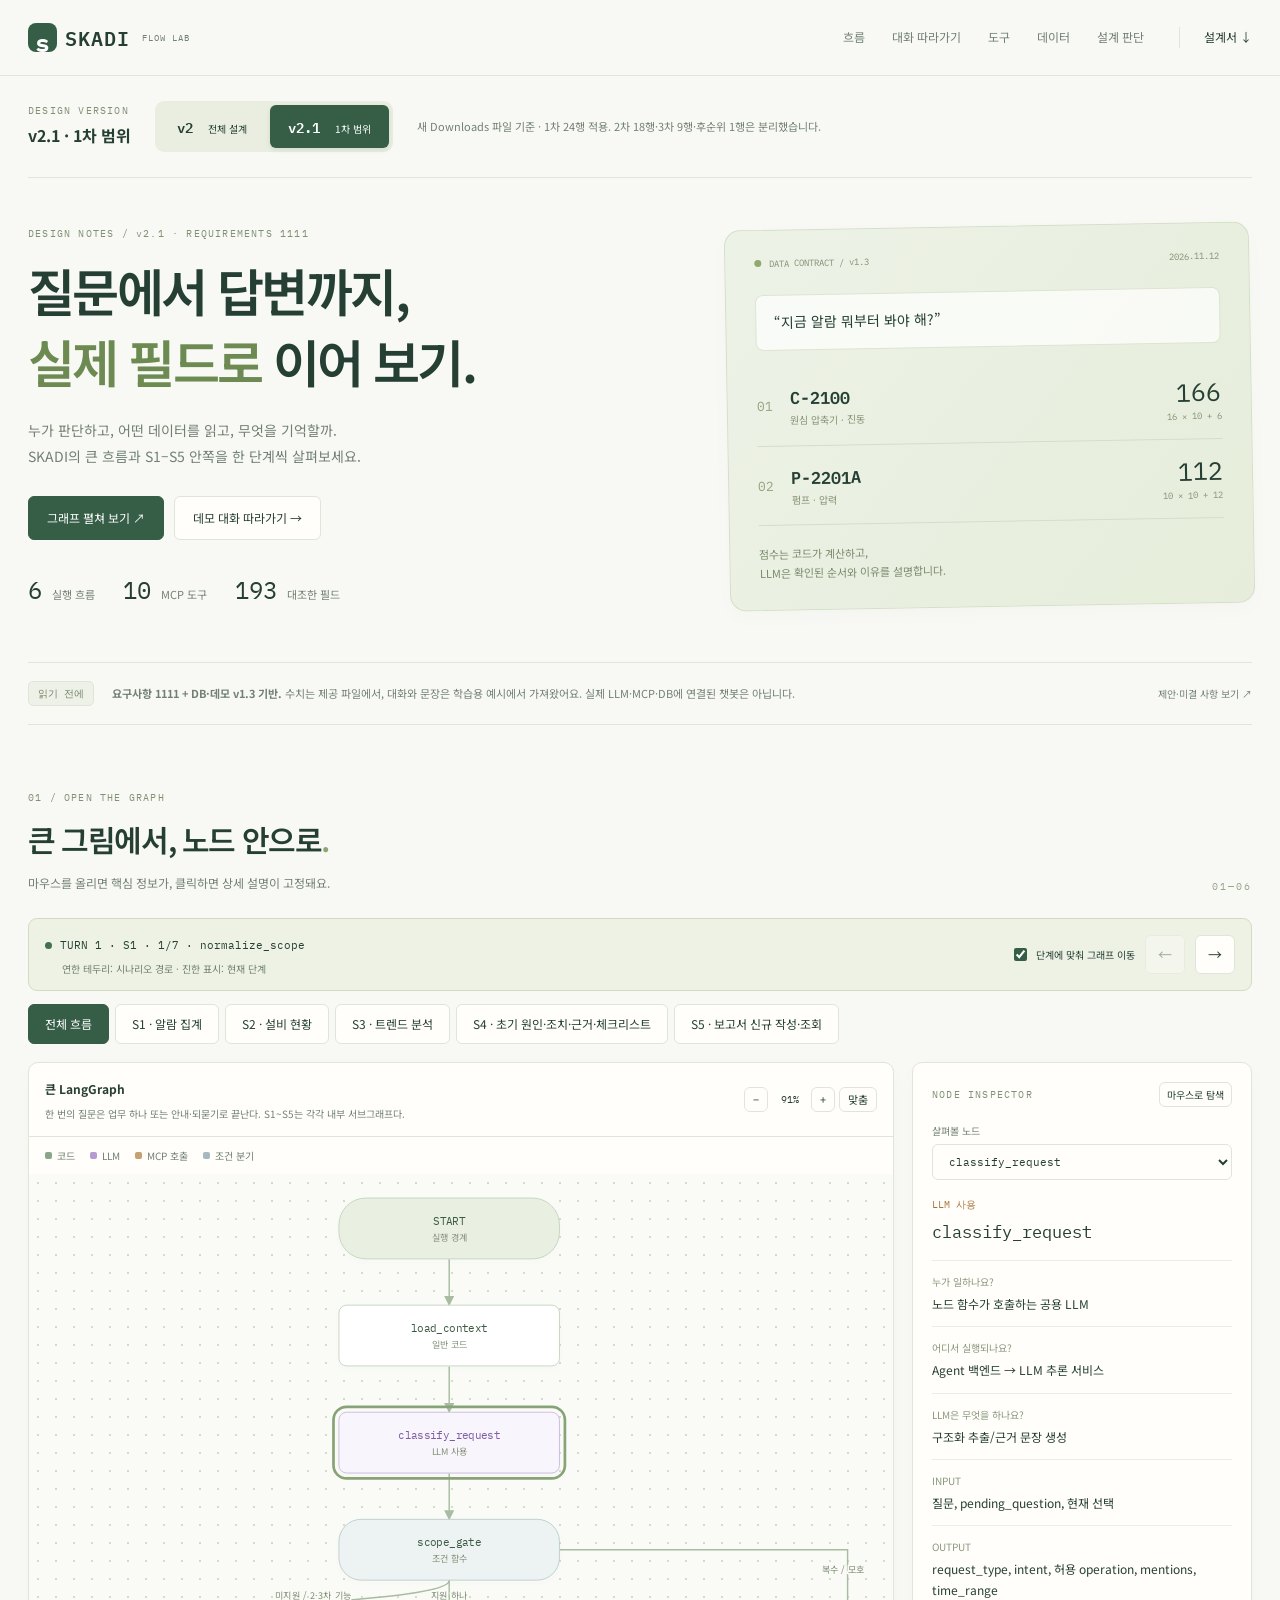
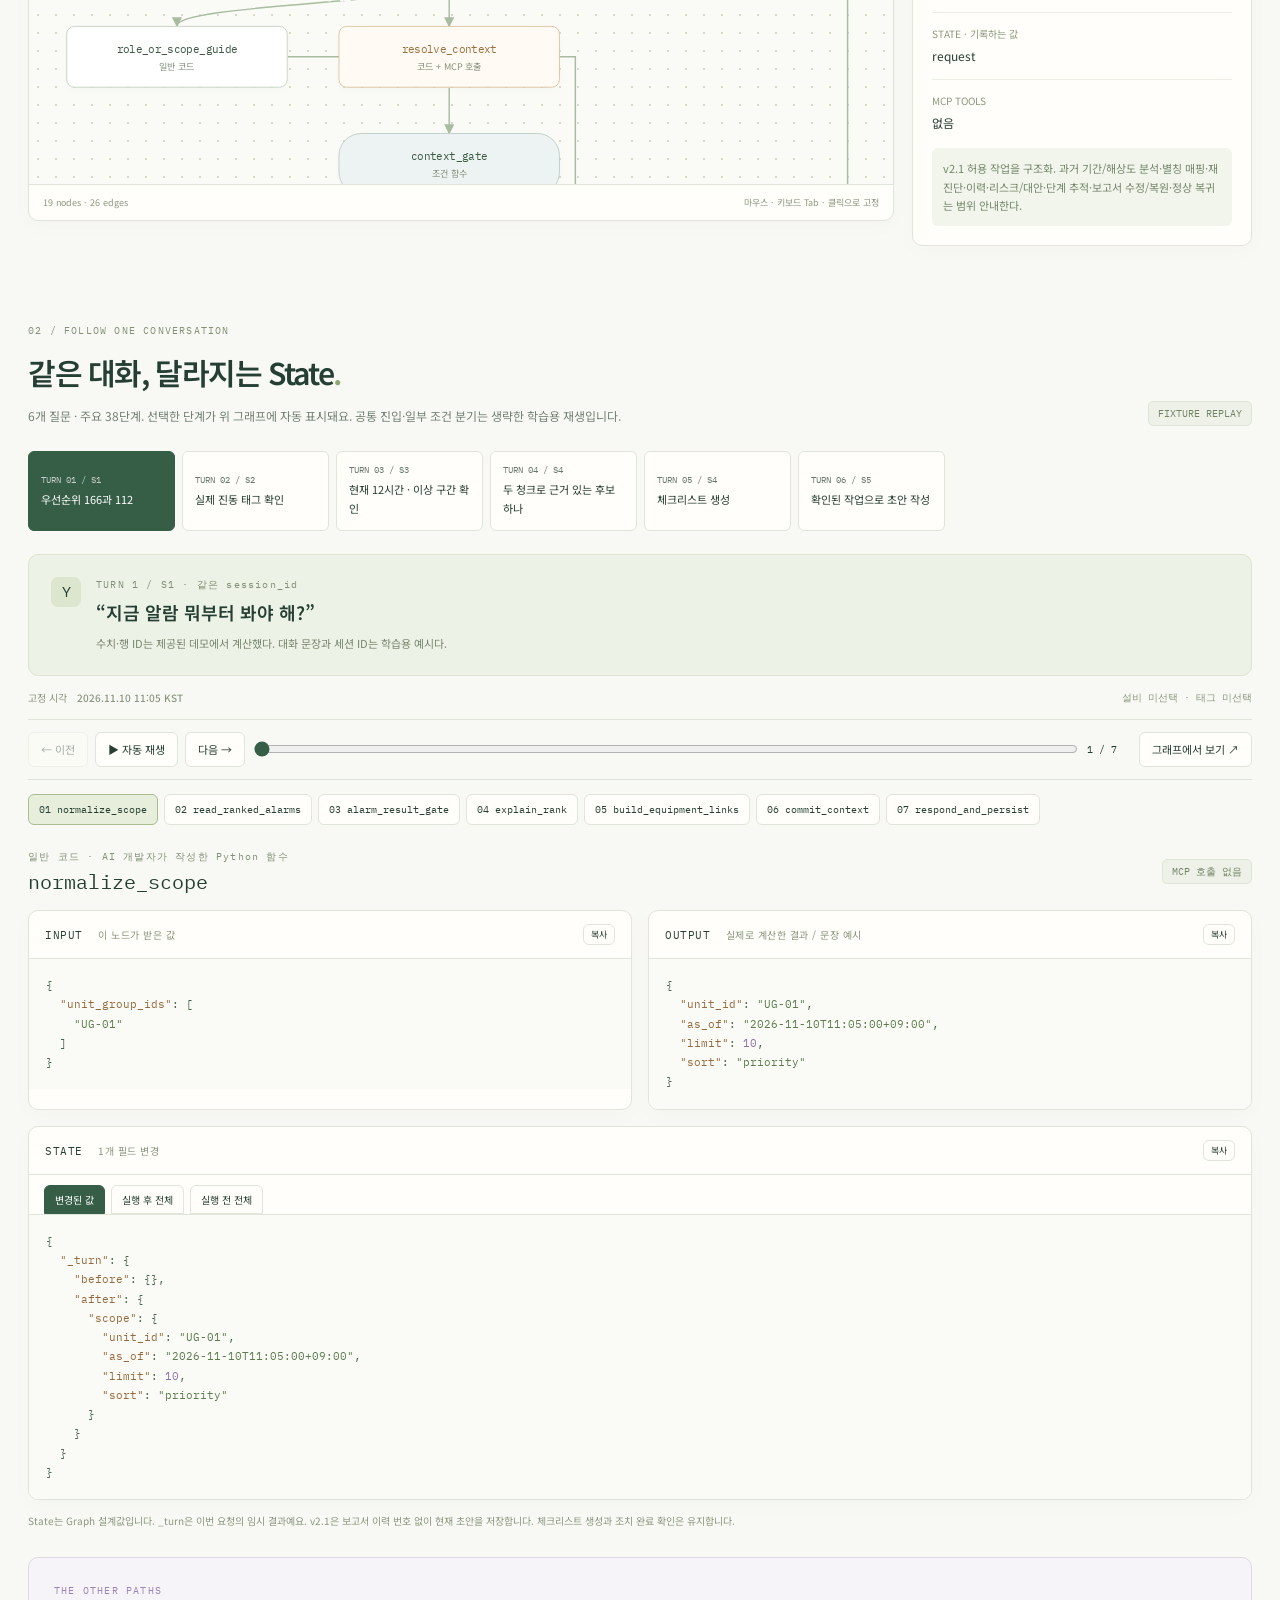
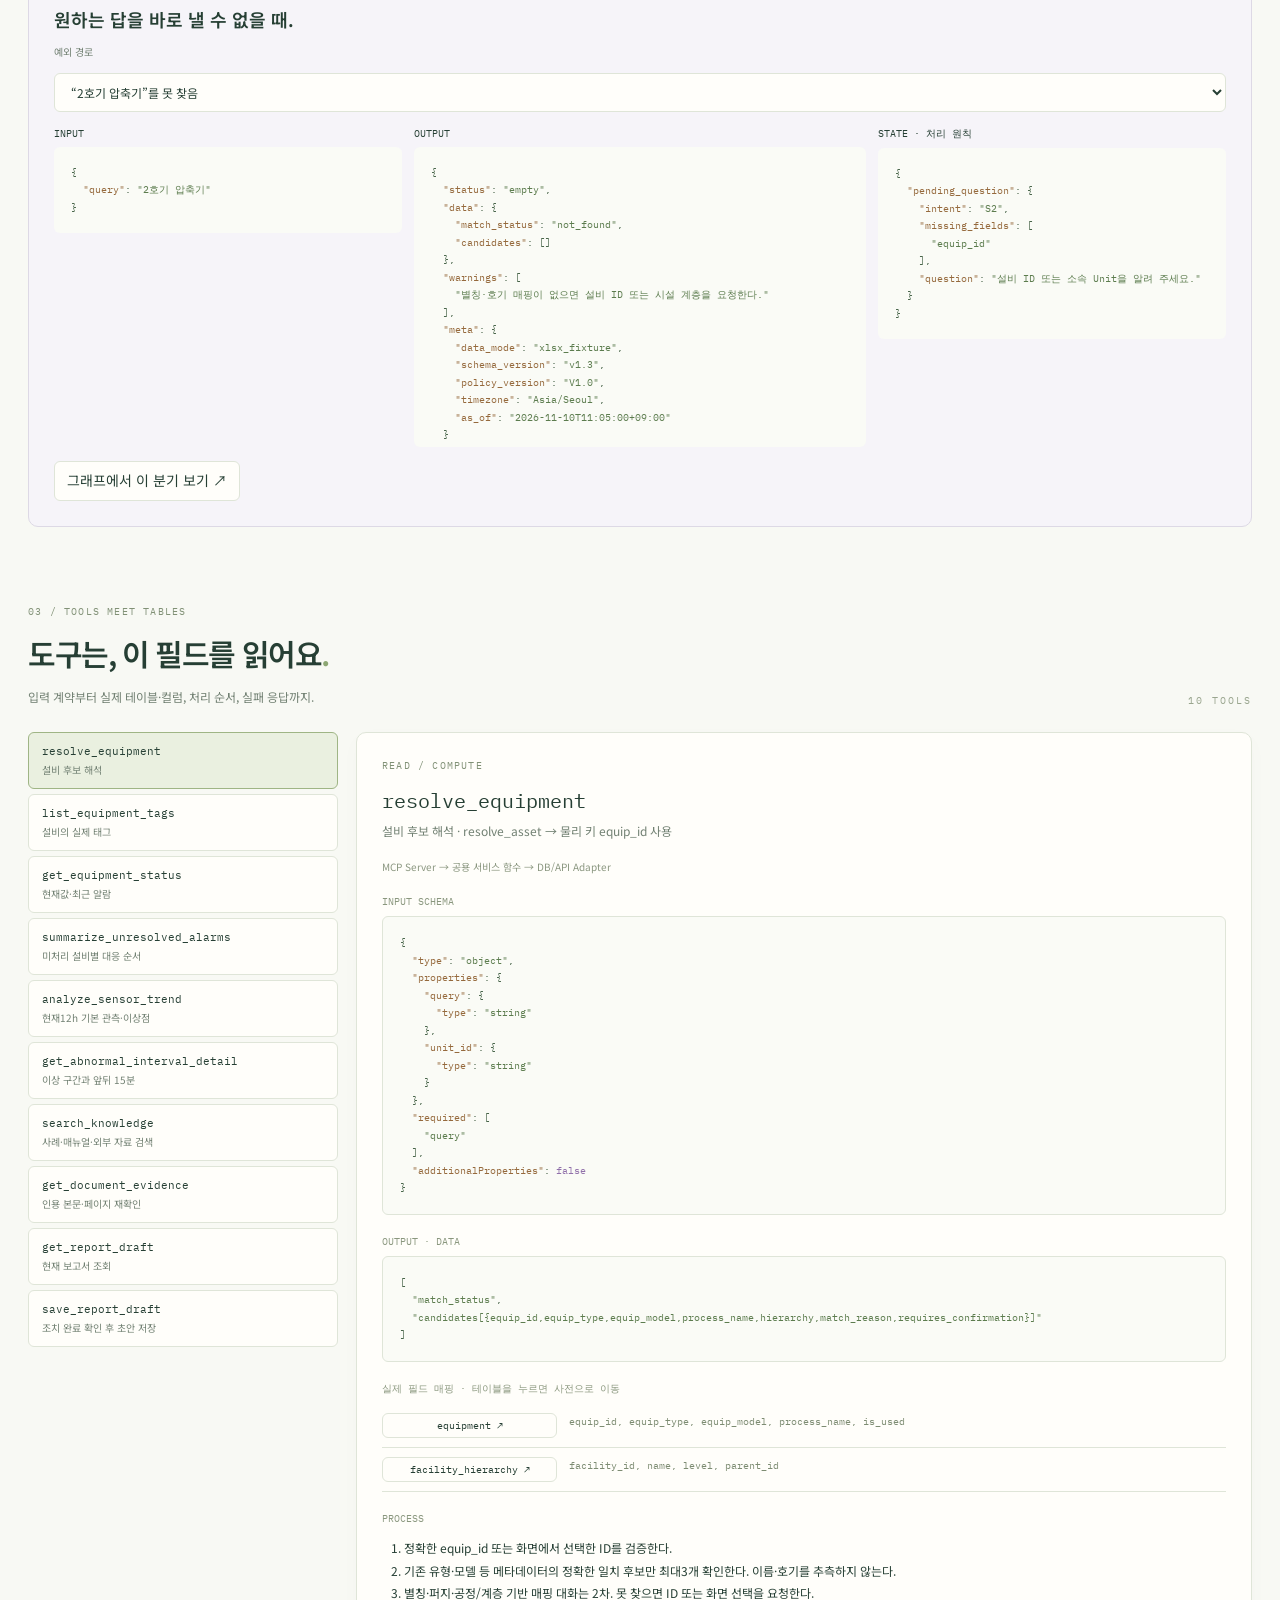
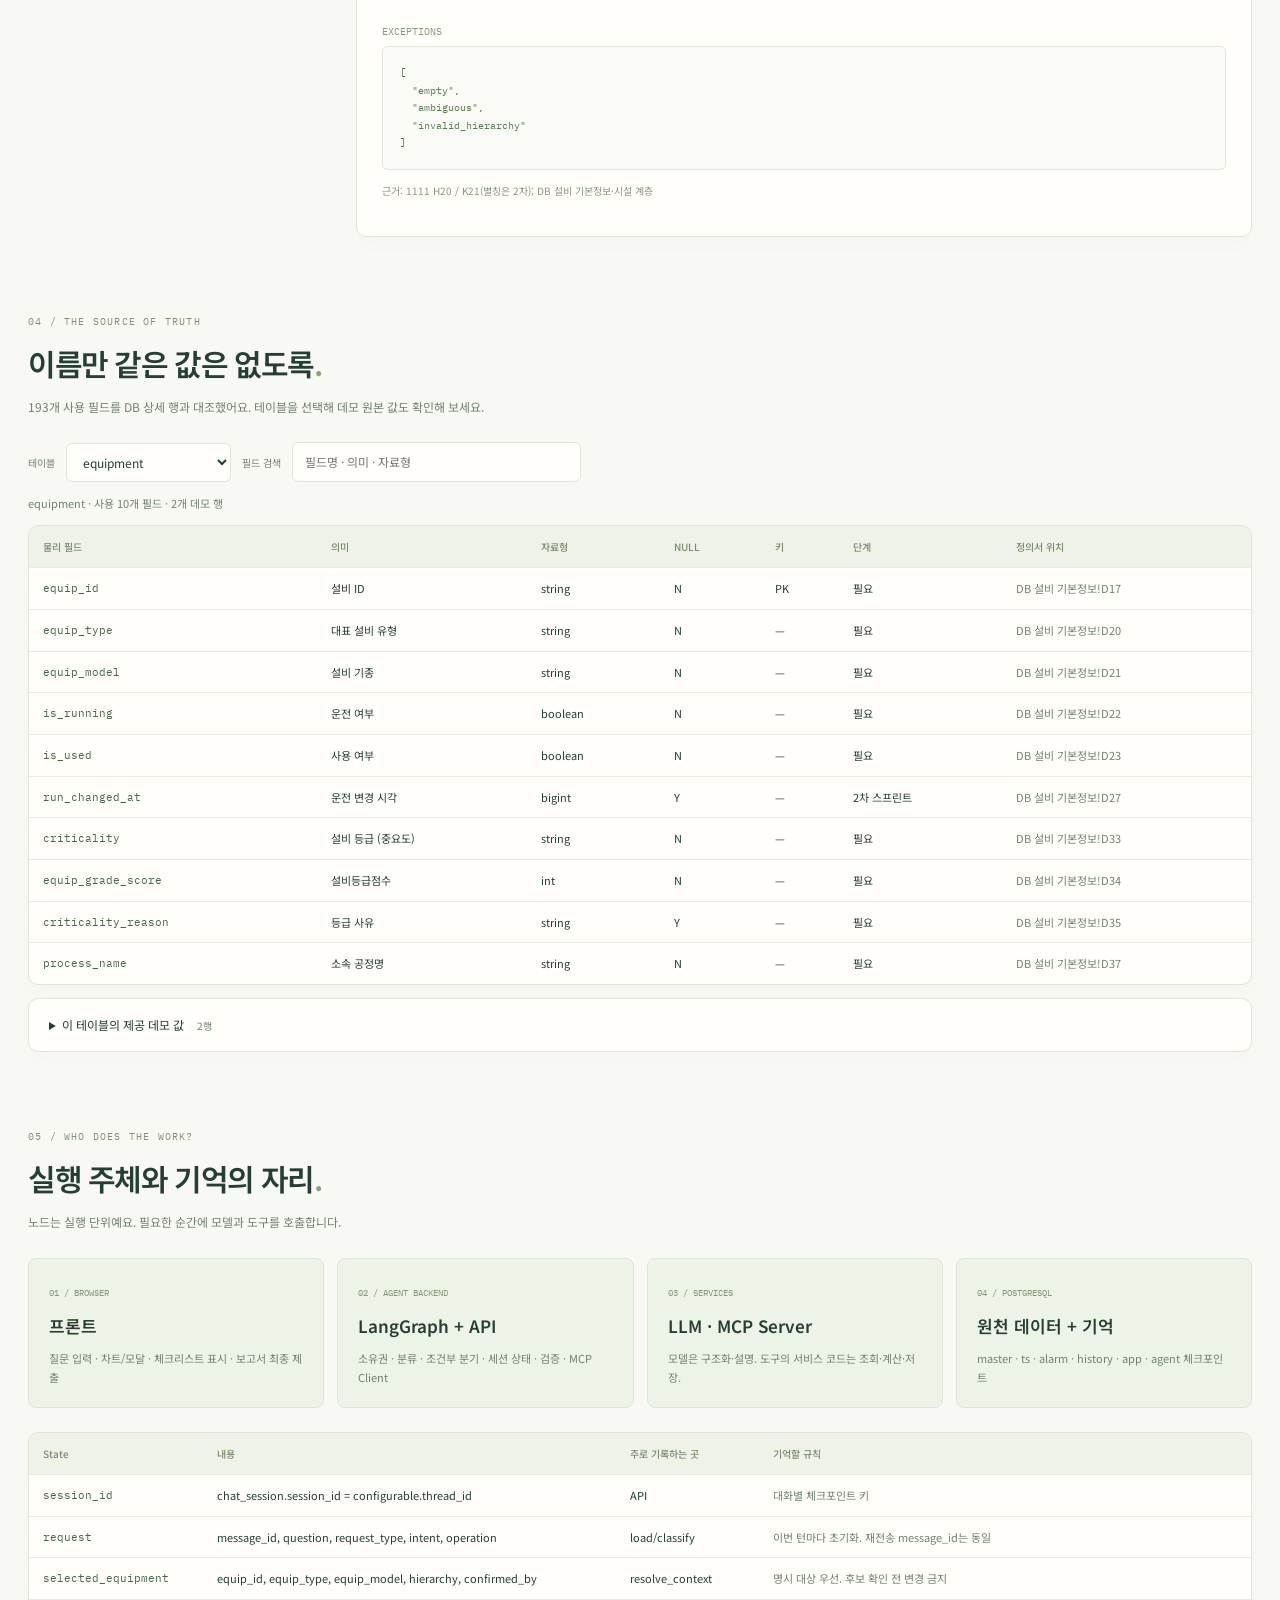
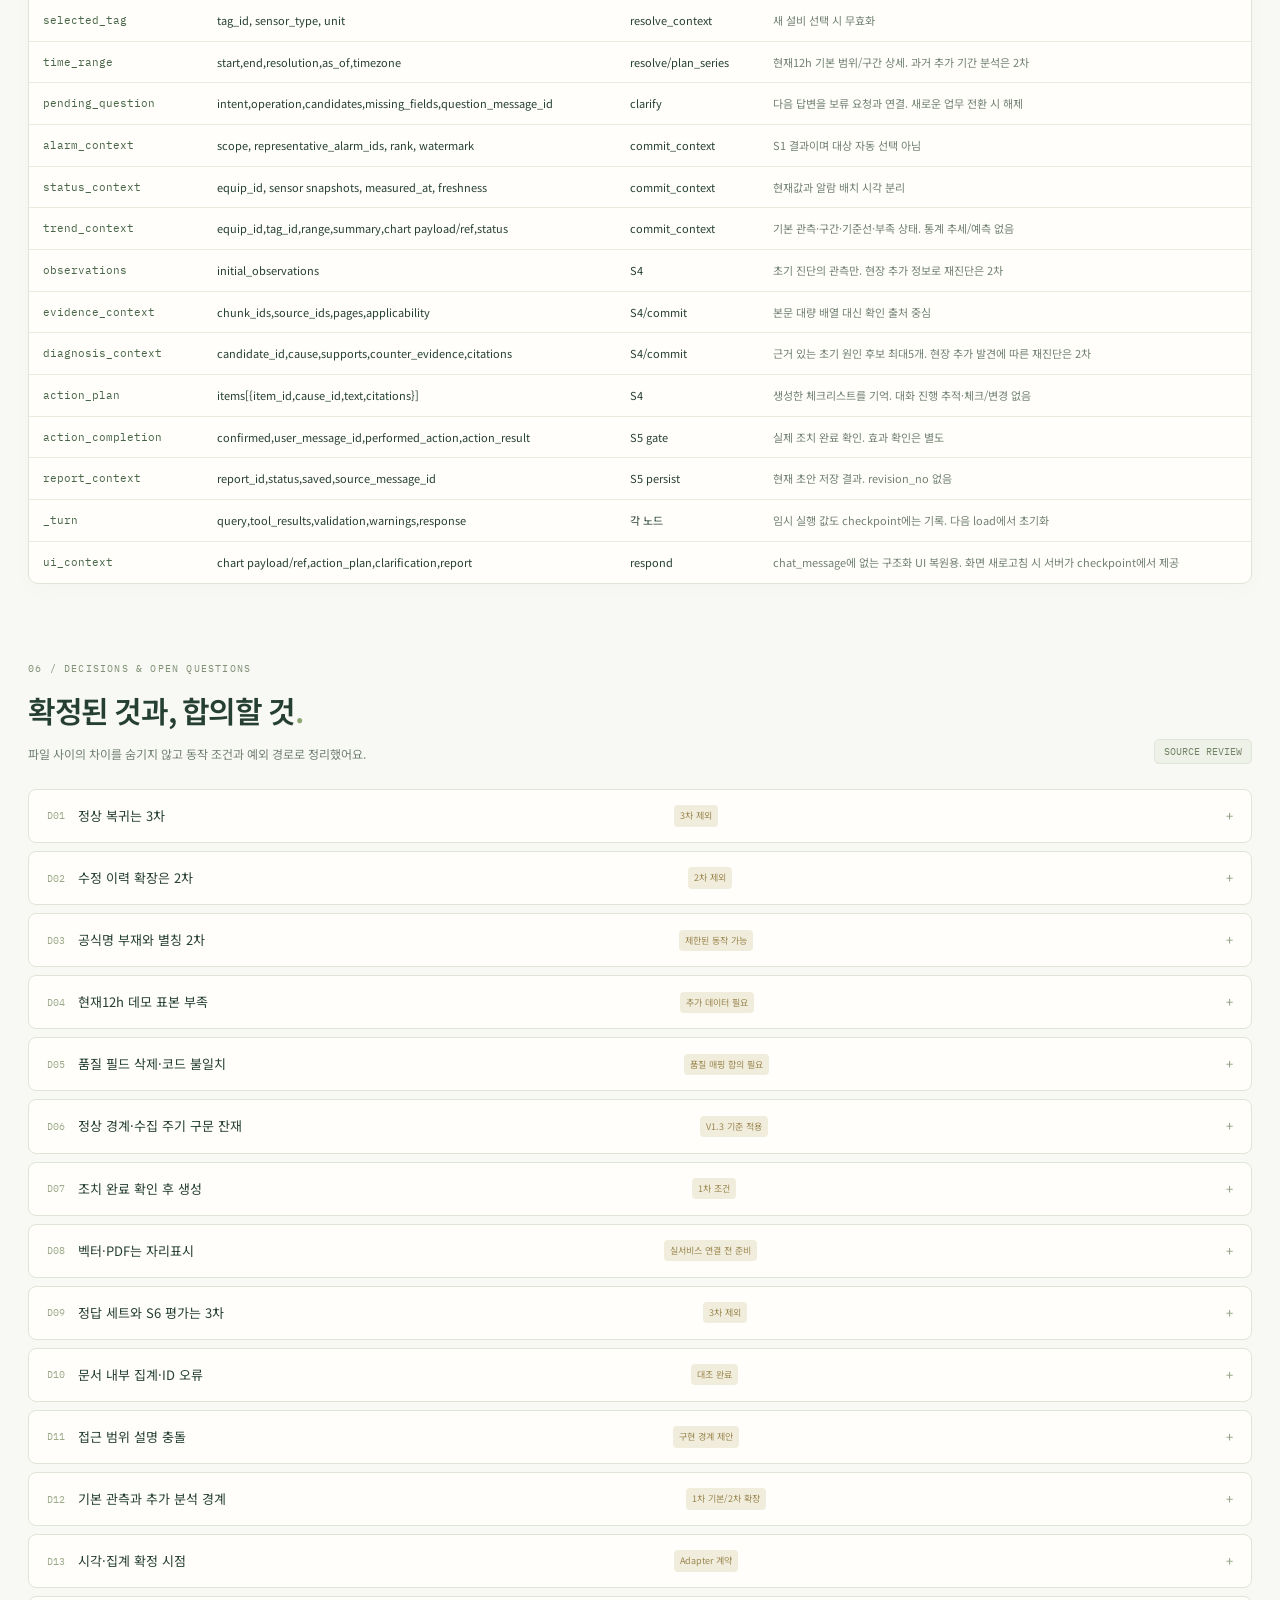
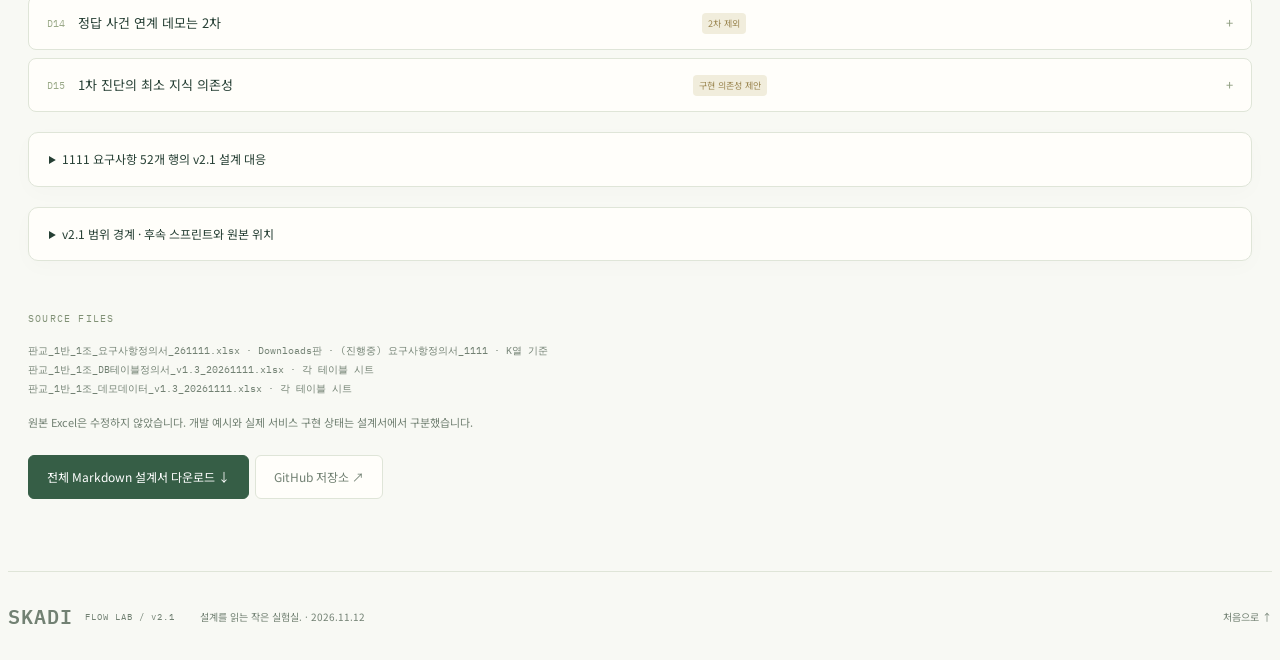
==== commit 9b7b27f0: "Align v2.1 with updated Downloads sprint requirements Use the 52-row requirements workbook: 24 first" ====
--- a/index.html
+++ b/index.html
@@ -18,5 +18,5 @@
 
 <section id="architecture" class="section"><div class="section-head"><div><p class="eyebrow">05 / WHO DOES THE WORK?</p><h2>실행 주체와 기억의 자리<span>.</span></h2><p>노드는 실행 단위예요. 필요한 순간에 모델과 도구를 호출합니다.</p></div></div><div class="architecture"><article><span>01 / BROWSER</span><h3>프론트</h3><p>질문 입력 · 차트/모달 · 체크리스트 표시 · 보고서 최종 제출</p></article><article><span>02 / AGENT BACKEND</span><h3>LangGraph + API</h3><p>소유권 · 분류 · 조건부 분기 · 세션 상태 · 검증 · MCP Client</p></article><article><span>03 / SERVICES</span><h3>LLM · MCP Server</h3><p>모델은 구조화·설명. 도구의 서비스 코드는 조회·계산·저장.</p></article><article><span>04 / POSTGRESQL</span><h3>원천 데이터 + 기억</h3><p>master · ts · alarm · history · app · agent 체크포인트</p></article></div><div class="table-wrap card"><table><thead><tr><th>State</th><th>내용</th><th>주로 기록하는 곳</th><th>기억할 규칙</th></tr></thead><tbody id="state-dictionary"></tbody></table></div></section>
 
-<section id="decisions" class="section"><div class="section-head"><div><p class="eyebrow">06 / DECISIONS & OPEN QUESTIONS</p><h2>확정된 것과, 합의할 것<span>.</span></h2><p>파일 사이의 차이를 숨기지 않고 동작 조건과 예외 경로로 정리했어요.</p></div><span class="pill">SOURCE REVIEW</span></div><div id="issue-list" class="issue-list"></div><details class="card requirements"><summary id="requirements-summary">1111 요구사항의 설계 대응</summary><div class="table-wrap"><table><thead><tr><th>행 / ID</th><th>기능</th><th>연결</th><th>범위와 남은 조건</th></tr></thead><tbody id="requirement-rows"></tbody></table></div></details><details class="card requirements" id="deferred-panel" hidden><summary>v2.1에서 제외한 빨간 문구 · 원본 위치</summary><div class="table-wrap"><table><thead><tr><th>원본 셀</th><th>2차로 미룬 내용</th><th>1차에서 유지</th></tr></thead><tbody id="deferred-rows"></tbody></table></div></details><div class="sources"><p class="eyebrow">SOURCE FILES</p><div id="source-files"></div><p>원본 Excel은 수정하지 않았습니다. 개발 예시와 실제 서비스 구현 상태는 설계서에서 구분했습니다.</p><a data-design-download href="design.md" download class="button primary">전체 Markdown 설계서 다운로드 ↓</a><a class="button" href="https://github.com/U-Je0n9/skadi-flow-lab">GitHub 저장소 ↗</a></div></section>
+<section id="decisions" class="section"><div class="section-head"><div><p class="eyebrow">06 / DECISIONS & OPEN QUESTIONS</p><h2>확정된 것과, 합의할 것<span>.</span></h2><p>파일 사이의 차이를 숨기지 않고 동작 조건과 예외 경로로 정리했어요.</p></div><span class="pill">SOURCE REVIEW</span></div><div id="issue-list" class="issue-list"></div><details class="card requirements"><summary id="requirements-summary">1111 요구사항의 설계 대응</summary><div class="table-wrap"><table><thead><tr><th>행 / ID</th><th>기능</th><th>연결</th><th>범위와 남은 조건</th></tr></thead><tbody id="requirement-rows"></tbody></table></div></details><details class="card requirements" id="deferred-panel" hidden><summary>v2.1 범위 경계 · 후속 스프린트와 원본 위치</summary><div class="table-wrap"><table><thead><tr><th>원본 셀</th><th>후속 스프린트</th><th>1차에서 유지</th></tr></thead><tbody id="deferred-rows"></tbody></table></div></details><div class="sources"><p class="eyebrow">SOURCE FILES</p><div id="source-files"></div><p>원본 Excel은 수정하지 않았습니다. 개발 예시와 실제 서비스 구현 상태는 설계서에서 구분했습니다.</p><a data-design-download href="design.md" download class="button primary">전체 Markdown 설계서 다운로드 ↓</a><a class="button" href="https://github.com/U-Je0n9/skadi-flow-lab">GitHub 저장소 ↗</a></div></section>
 </main><footer><a class="brand" href="#top">SKADI <small id="footer-version">FLOW LAB</small></a><span>설계를 읽는 작은 실험실. · 2026.11.12</span><a href="#top">처음으로 ↑</a></footer><div id="tooltip" role="tooltip" hidden></div><div id="toast" role="status"></div><script src="app.js"></script></body></html>
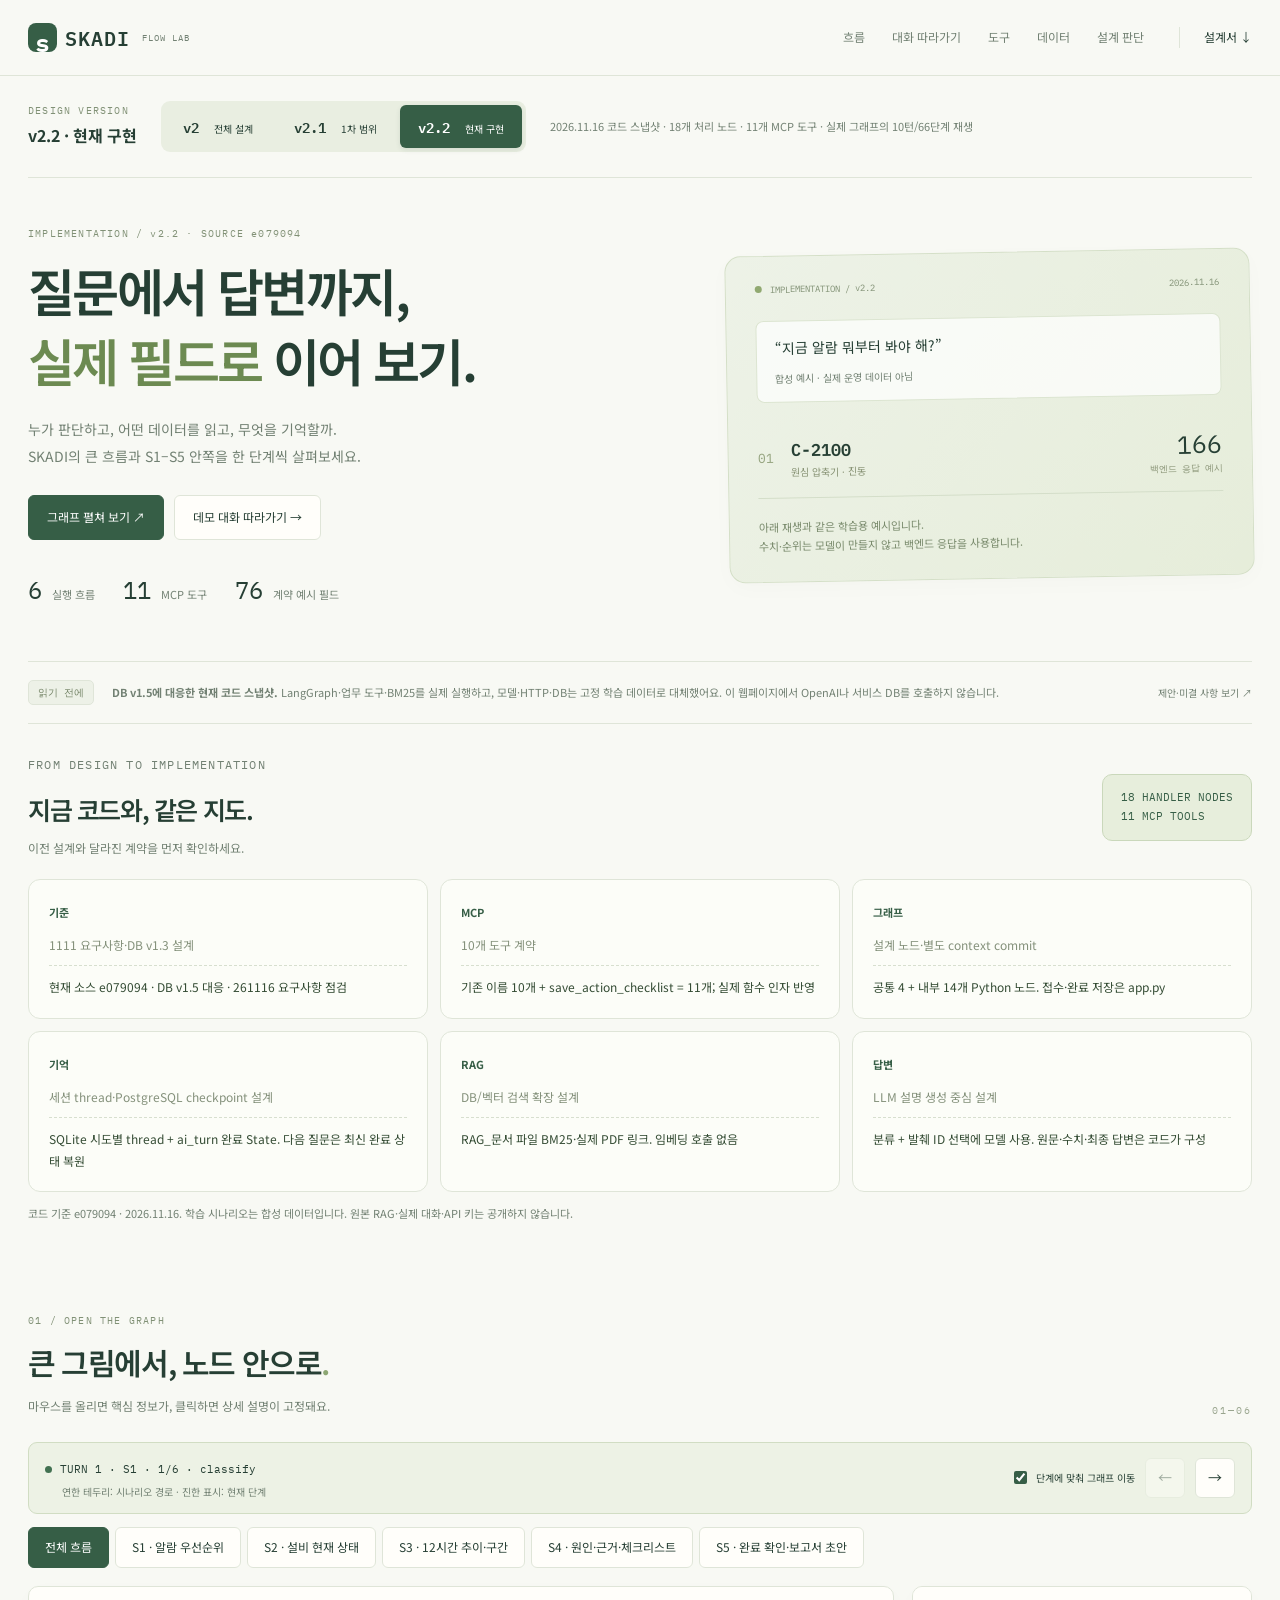
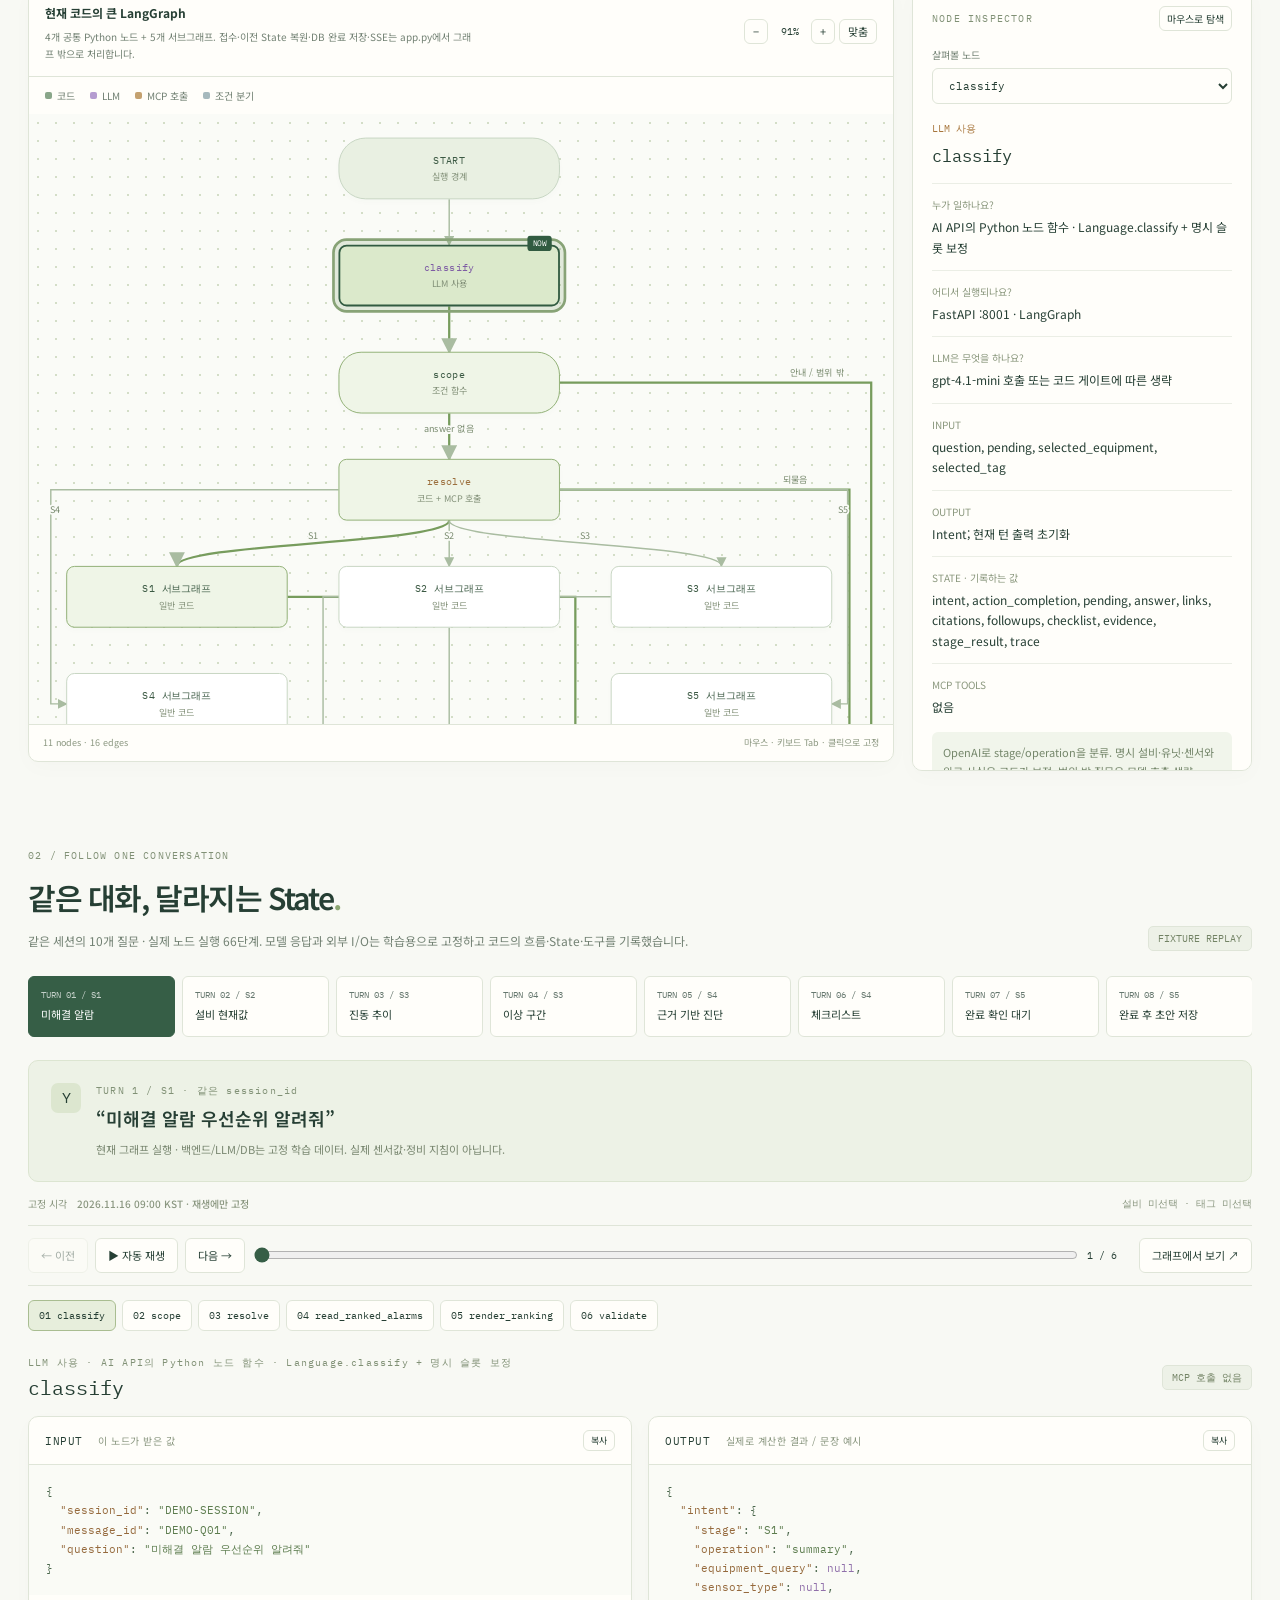
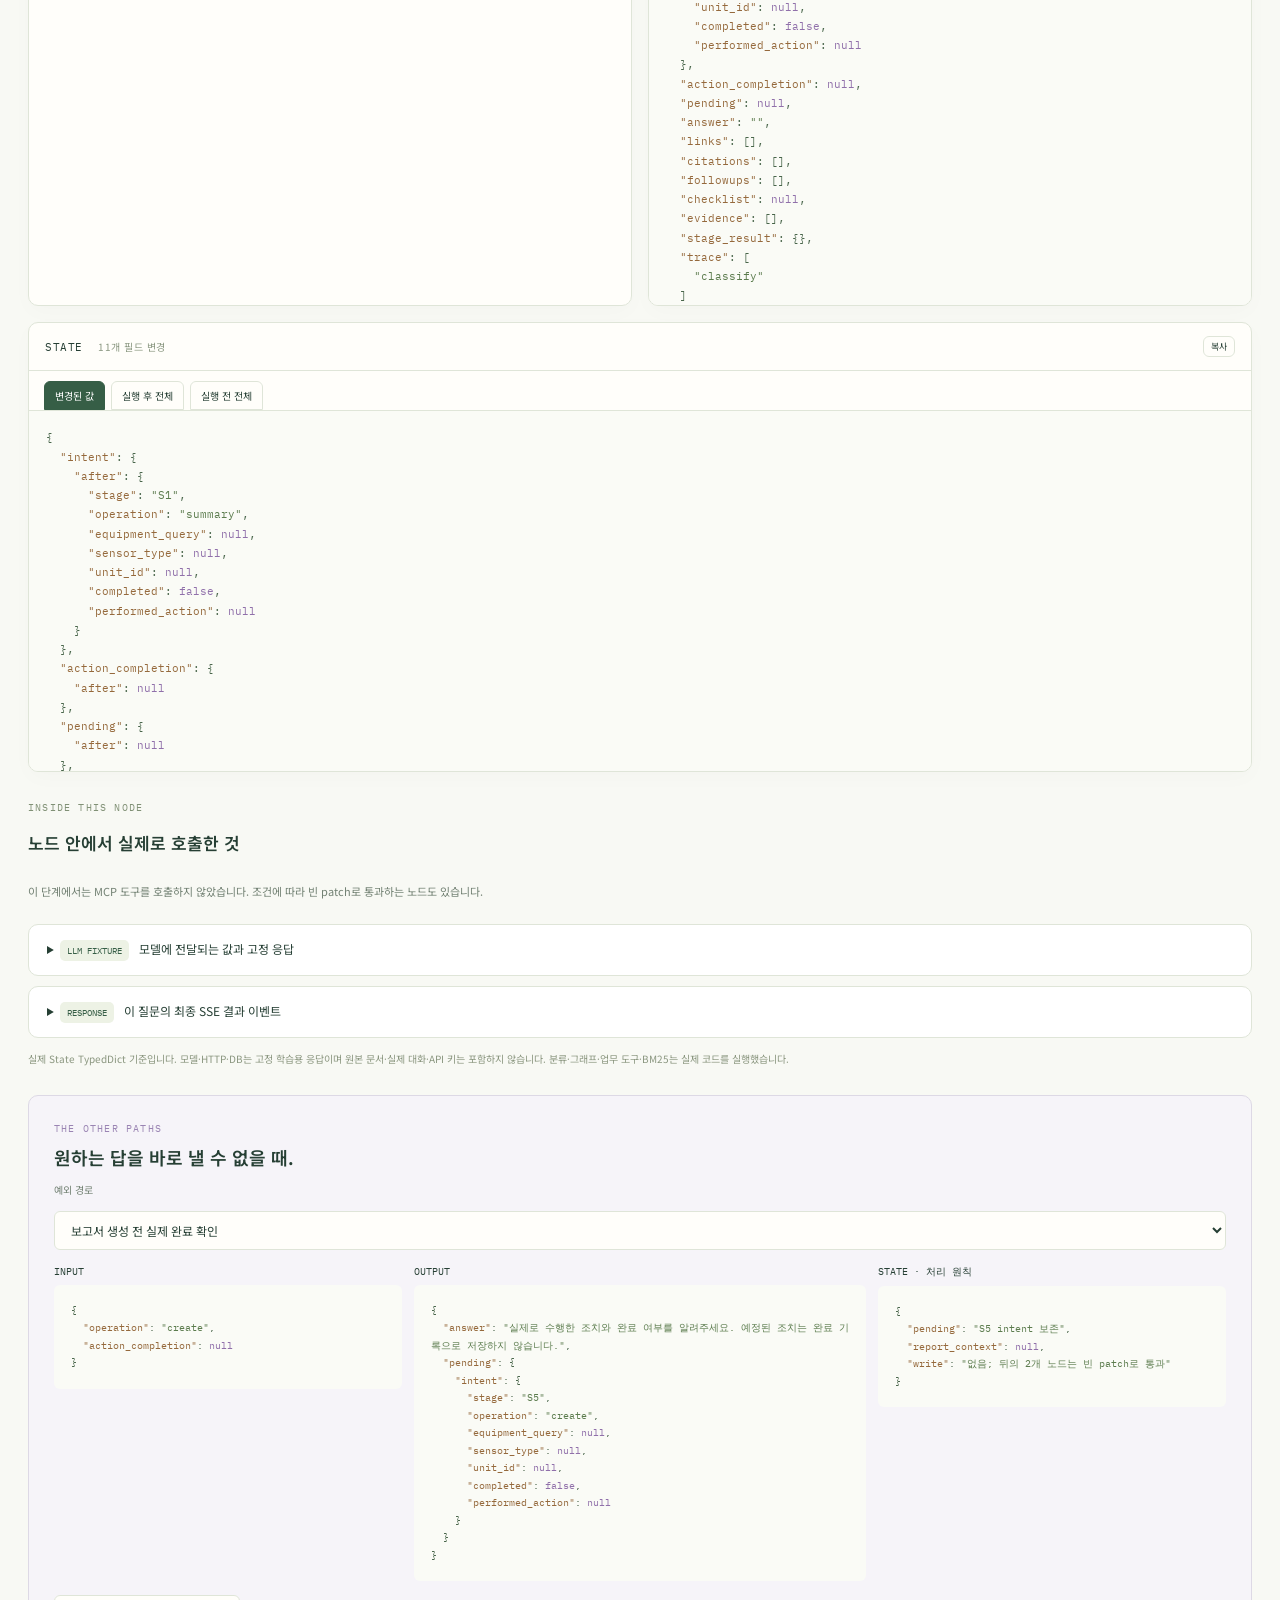
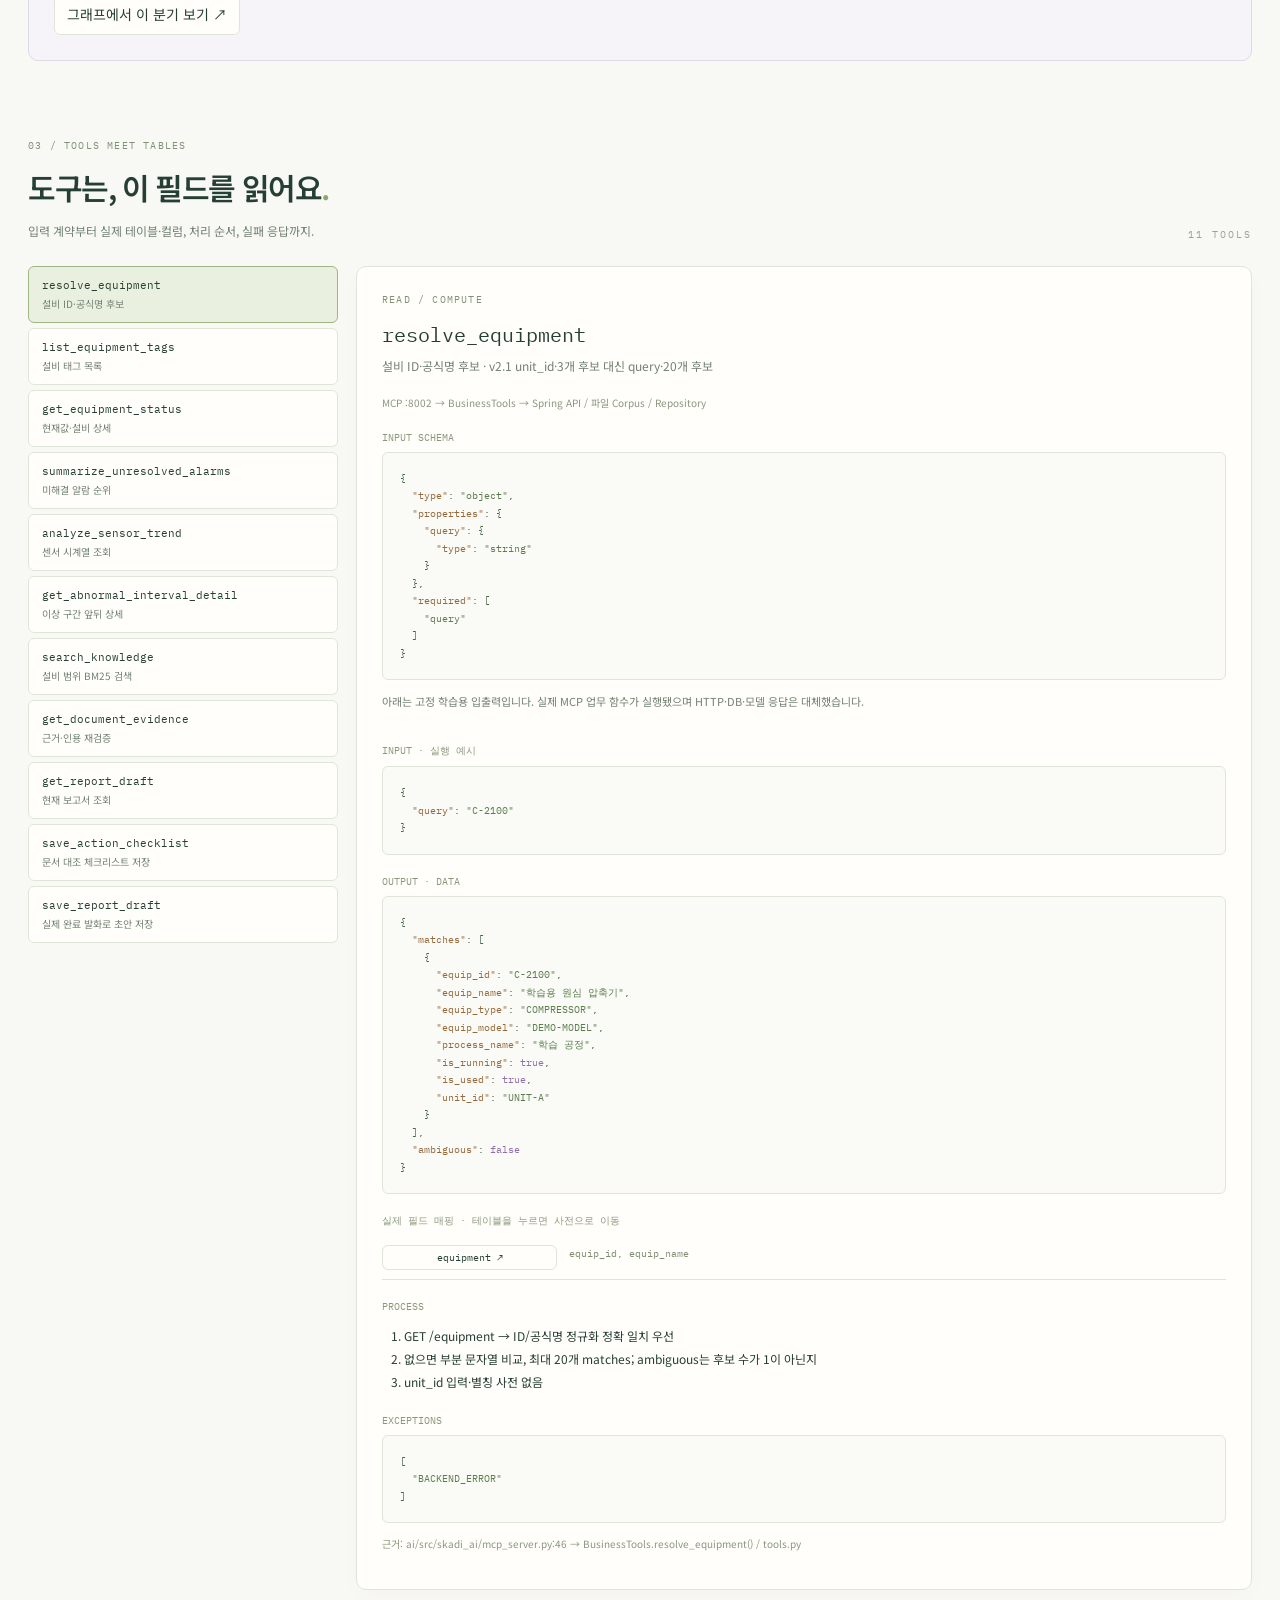
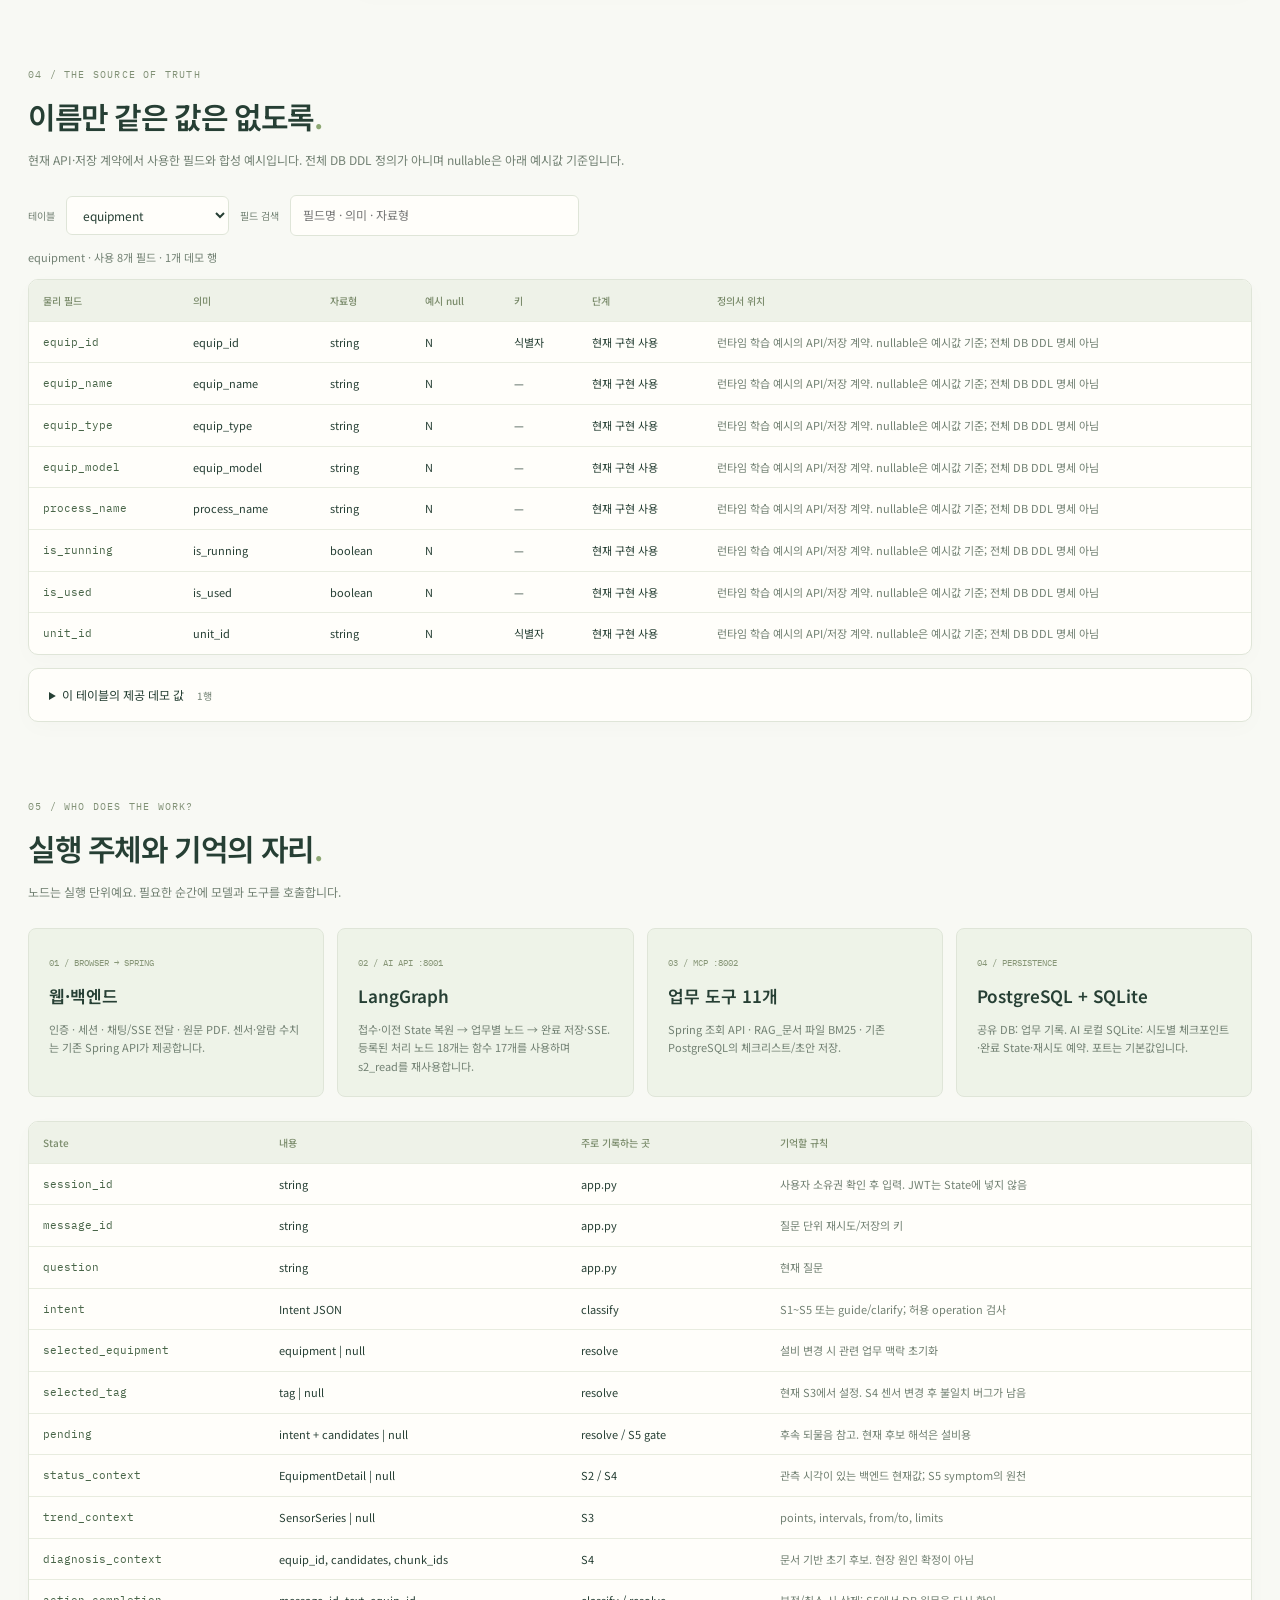
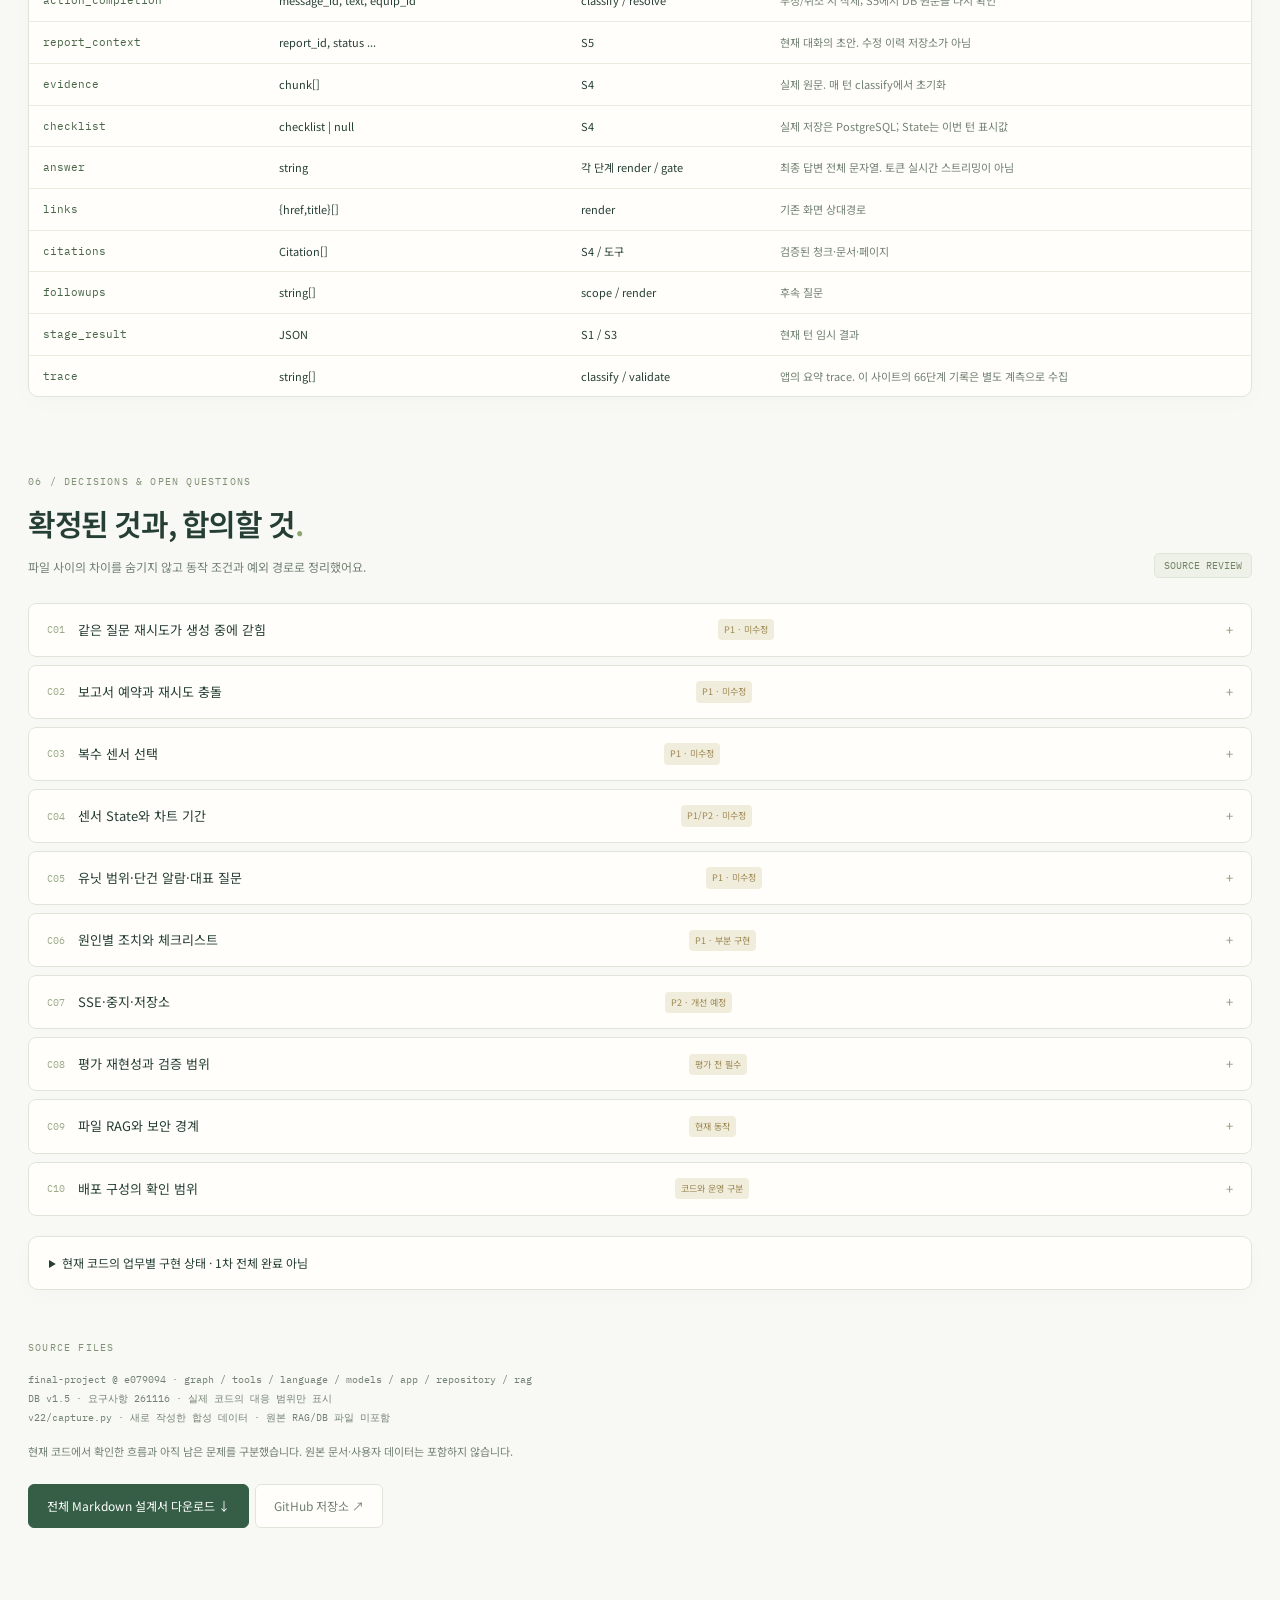
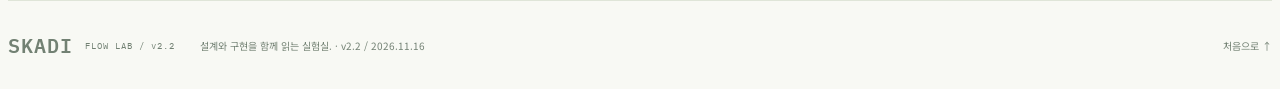
==== commit a1455657: "feat: add v2.2 current-code flow and MCP explorer Document the e079094 AI implementation with six ac" ====
--- a/index.html
+++ b/index.html
@@ -1,16 +1,17 @@
 <!doctype html>
-<html lang="ko"><head><meta charset="UTF-8"><meta name="viewport" content="width=device-width,initial-scale=1"><meta name="description" content="SKADI 요구사항 1111 · DB v1.3 기반 LangGraph와 MCP 학습 실험실. 6개 그래프, 13개 도구, 실제 필드와 State 추적."><title>SKADI — Flow Lab v2</title><link rel="stylesheet" href="style.css"></head>
+<html lang="ko"><head><meta charset="UTF-8"><meta name="viewport" content="width=device-width,initial-scale=1"><meta name="description" content="SKADI v2.2 현재 코드의 LangGraph·MCP 학습 실험실. v2·v2.1 비교, 11개 도구, 10턴 실제 그래프 재생."><title>SKADI — Flow Lab v2.2</title><link rel="stylesheet" href="style.css"></head>
 <body>
 <a class="skip" href="#flow">본문으로 바로 가기</a>
 <header><a class="brand" href="#top"><span class="brand-mark">s</span> SKADI <small>FLOW LAB</small></a><nav aria-label="주요 메뉴"><a href="#flow">흐름</a><a href="#lab">대화 따라가기</a><a href="#tools">도구</a><a href="#data">데이터</a><a href="#decisions">설계 판단</a></nav><a class="doc-link" data-design-download href="design.md" download>설계서 ↓</a></header>
 <main id="top">
-<section class="version-bar" aria-label="설계 버전"><div><span class="eyebrow">DESIGN VERSION</span><strong id="version-title">설계 불러오는 중</strong></div><div class="version-buttons" role="group" aria-label="버전 선택"><button data-version="2" aria-pressed="false">v2 <small>전체 설계</small></button><button data-version="2.1" aria-pressed="false">v2.1 <small>1차 범위</small></button></div><p id="version-description" aria-live="polite"></p></section>
-<section class="hero"><div><p class="eyebrow"><span id="release-eyebrow">DESIGN NOTES · REQUIREMENTS 1111</span></p><h1>질문에서 답변까지,<br><em>실제 필드로</em> 이어 보기.</h1><p class="lead">누가 판단하고, 어떤 데이터를 읽고, 무엇을 기억할까.<br>SKADI의 큰 흐름과 S1–S5 안쪽을 한 단계씩 살펴보세요.</p><div class="hero-actions"><a class="button primary" href="#flow">그래프 펼쳐 보기 ↗</a><a class="button" href="#lab">데모 대화 따라가기 →</a></div><div class="stats"><span><b id="graph-total">6</b> 실행 흐름</span><span><b id="tool-total">13</b> MCP 도구</span><span><b id="field-total">193</b> 대조한 필드</span></div></div><div class="hero-note"><div class="note-top"><span class="pulse"></span> DATA CONTRACT / v1.3 <span>2026.11.12</span></div><p class="sample-question">“지금 알람 뭐부터 봐야 해?”</p><div class="rank-demo"><span class="rank">01</span><div><strong>C-2100</strong><small>원심 압축기 · 진동</small></div><b>166<small>16 × 10 + 6</small></b></div><div class="rank-demo"><span class="rank">02</span><div><strong>P-2201A</strong><small>펌프 · 압력</small></div><b>112<small>10 × 10 + 12</small></b></div><p class="note-foot">점수는 코드가 계산하고,<br>LLM은 확인된 순서와 이유를 설명합니다.</p></div></section>
+<section class="version-bar" aria-label="설계 버전"><div><span class="eyebrow">DESIGN VERSION</span><strong id="version-title">설계 불러오는 중</strong></div><div class="version-buttons" role="group" aria-label="버전 선택"><button data-version="2" aria-pressed="false">v2 <small>전체 설계</small></button><button data-version="2.1" aria-pressed="false">v2.1 <small>1차 범위</small></button><button data-version="2.2" aria-pressed="false">v2.2 <small>현재 구현</small></button></div><p id="version-description" aria-live="polite"></p></section>
+<section class="hero"><div><p class="eyebrow"><span id="release-eyebrow">DESIGN NOTES · REQUIREMENTS 1111</span></p><h1>질문에서 답변까지,<br><em>실제 필드로</em> 이어 보기.</h1><p class="lead">누가 판단하고, 어떤 데이터를 읽고, 무엇을 기억할까.<br>SKADI의 큰 흐름과 S1–S5 안쪽을 한 단계씩 살펴보세요.</p><div class="hero-actions"><a class="button primary" href="#flow">그래프 펼쳐 보기 ↗</a><a class="button" href="#lab">데모 대화 따라가기 →</a></div><div class="stats"><span><b id="graph-total">6</b> 실행 흐름</span><span><b id="tool-total">13</b> MCP 도구</span><span><b id="field-total">193</b> <em id="field-total-label" style="font-style:normal">대조한 필드</em></span></div></div><div class="hero-note"><div class="note-top"><span class="pulse"></span> DATA CONTRACT / v1.3 <span>2026.11.12</span></div><p class="sample-question">“지금 알람 뭐부터 봐야 해?”</p><div class="rank-demo"><span class="rank">01</span><div><strong>C-2100</strong><small>원심 압축기 · 진동</small></div><b>166<small>16 × 10 + 6</small></b></div><div class="rank-demo"><span class="rank">02</span><div><strong>P-2201A</strong><small>펌프 · 압력</small></div><b>112<small>10 × 10 + 12</small></b></div><p class="note-foot">점수는 코드가 계산하고,<br>LLM은 확인된 순서와 이유를 설명합니다.</p></div></section>
 <aside class="source-bar"><span class="pill">읽기 전에</span><p><strong>요구사항 1111 + DB·데모 v1.3 기반.</strong> 수치는 제공 파일에서, 대화와 문장은 학습용 예시에서 가져왔어요. 실제 LLM·MCP·DB에 연결된 챗봇은 아닙니다.</p><a href="#decisions">제안·미결 사항 보기 ↗</a></aside>
 
+<section id="implementation-diff" class="implementation-diff" hidden></section>
 <section id="flow" class="section"><div class="section-head"><div><p class="eyebrow">01 / OPEN THE GRAPH</p><h2>큰 그림에서, 노드 안으로<span>.</span></h2><p>마우스를 올리면 핵심 정보가, 클릭하면 상세 설명이 고정돼요.</p></div><span class="section-no">01—06</span></div><div class="graph-follow"><div><span class="trace-dot"></span><strong id="graph-trace-label" aria-live="polite"></strong><small>연한 테두리: 시나리오 경로 · 진한 표시: 현재 단계</small></div><label><input id="trace-follow" type="checkbox" checked> 단계에 맞춰 그래프 이동</label><button id="graph-prev" aria-label="그래프에서 이전 단계">←</button><button id="graph-next" aria-label="그래프에서 다음 단계">→</button></div><div id="graph-tabs" class="tabs" role="tablist" aria-label="그래프 선택"></div><div class="flow-layout"><div class="card graph-card"><div class="toolbar"><div><strong id="graph-title"></strong><small id="graph-description"></small></div><div class="zoom"><button id="zoom-out" aria-label="그래프 축소">−</button><span id="zoom-label"></span><button id="zoom-in" aria-label="그래프 확대">+</button><button id="fit">맞춤</button></div></div><div class="legend"><span><i class="code"></i>코드</span><span><i class="llm"></i>LLM</span><span><i class="tool"></i>MCP 호출</span><span><i class="branch"></i>조건 분기</span></div><div class="graph-viewport" id="viewport" tabindex="0" aria-label="가로 세로 스크롤 가능한 그래프"><div id="graph-size"><div id="graph-canvas"><svg id="edges" aria-hidden="true"></svg><div id="nodes"></div></div></div></div><div class="graph-footer"><span id="graph-count"></span><span>마우스 · 키보드 Tab · 클릭으로 고정</span></div></div><aside class="card inspector" aria-label="선택한 노드 상세"><div class="inspector-top"><p class="eyebrow">NODE INSPECTOR</p><button id="unpin" class="subtle">고정 해제</button></div><label class="label" for="node-select">살펴볼 노드</label><select id="node-select"></select><div id="node-detail"></div></aside></div></section>
 
-<section id="lab" class="section"><div class="section-head"><div><p class="eyebrow">02 / FOLLOW ONE CONVERSATION</p><h2>같은 대화, 달라지는 State<span>.</span></h2><p><span id="trace-description">시나리오와 단계를 선택하면 위 그래프의 해당 노드를 표시합니다.</span></p></div><span class="pill">FIXTURE REPLAY</span></div><div id="turn-tabs" class="turn-tabs" role="tablist" aria-label="대화 턴 선택"></div><div class="scenario"><span class="avatar">Y</span><div><p class="eyebrow" id="turn-title"></p><h3 id="question"></h3><p id="turn-note"></p></div></div><div class="clockline">고정 시각 <b>2026.11.10 11:05 KST</b><span id="selection-summary"></span></div><div class="playbar"><button id="prev" aria-label="이전 단계">← 이전</button><button id="play">▶ 자동 재생</button><button id="next" aria-label="다음 단계">다음 →</button><input type="range" id="step-range" min="0" aria-label="실행 단계"><span id="step-count"></span><button id="show-node">그래프에서 보기 ↗</button></div><div id="step-rail" class="step-rail"></div><div class="trace-heading"><div><p class="eyebrow" id="trace-actor"></p><h3 id="trace-node"></h3></div><span id="trace-tool" class="pill"></span></div><div id="sample-chart" hidden></div><div class="io-grid"><article class="card code-card"><div class="code-heading"><h4>INPUT <small>이 노드가 받은 값</small></h4><button data-copy="trace-input">복사</button></div><pre id="trace-input"></pre></article><article class="card code-card"><div class="code-heading"><h4>OUTPUT <small>실제로 계산한 결과 / 문장 예시</small></h4><button data-copy="trace-output">복사</button></div><pre id="trace-output"></pre></article></div><article class="card code-card state-card"><div class="code-heading"><h4>STATE <small id="state-summary"></small></h4><button data-copy="trace-state">복사</button></div><div class="tabs small" id="state-tabs" role="tablist" aria-label="State 보기"><button data-state="diff" role="tab">변경된 값</button><button data-state="after" role="tab">실행 후 전체</button><button data-state="before" role="tab">실행 전 전체</button></div><pre id="trace-state"></pre></article><p class="hint"><span id="state-note"></span></p><div class="exception-area"><div><p class="eyebrow">THE OTHER PATHS</p><h3>원하는 답을 바로 낼 수 없을 때.</h3></div><label for="exception-select" class="label">예외 경로</label><select id="exception-select"></select><div id="exception-detail"></div></div></section>
+<section id="lab" class="section"><div class="section-head"><div><p class="eyebrow">02 / FOLLOW ONE CONVERSATION</p><h2>같은 대화, 달라지는 State<span>.</span></h2><p><span id="trace-description">시나리오와 단계를 선택하면 위 그래프의 해당 노드를 표시합니다.</span></p></div><span class="pill">FIXTURE REPLAY</span></div><div id="turn-tabs" class="turn-tabs" role="tablist" aria-label="대화 턴 선택"></div><div class="scenario"><span class="avatar">Y</span><div><p class="eyebrow" id="turn-title"></p><h3 id="question"></h3><p id="turn-note"></p></div></div><div class="clockline">고정 시각 <b>2026.11.10 11:05 KST</b><span id="selection-summary"></span></div><div class="playbar"><button id="prev" aria-label="이전 단계">← 이전</button><button id="play">▶ 자동 재생</button><button id="next" aria-label="다음 단계">다음 →</button><input type="range" id="step-range" min="0" aria-label="실행 단계"><span id="step-count"></span><button id="show-node">그래프에서 보기 ↗</button></div><div id="step-rail" class="step-rail"></div><div class="trace-heading"><div><p class="eyebrow" id="trace-actor"></p><h3 id="trace-node"></h3></div><span id="trace-tool" class="pill"></span></div><div id="sample-chart" hidden></div><div class="io-grid"><article class="card code-card"><div class="code-heading"><h4>INPUT <small>이 노드가 받은 값</small></h4><button data-copy="trace-input">복사</button></div><pre id="trace-input"></pre></article><article class="card code-card"><div class="code-heading"><h4>OUTPUT <small>실제로 계산한 결과 / 문장 예시</small></h4><button data-copy="trace-output">복사</button></div><pre id="trace-output"></pre></article></div><article class="card code-card state-card"><div class="code-heading"><h4>STATE <small id="state-summary"></small></h4><button data-copy="trace-state">복사</button></div><div class="tabs small" id="state-tabs" role="tablist" aria-label="State 보기"><button data-state="diff" role="tab">변경된 값</button><button data-state="after" role="tab">실행 후 전체</button><button data-state="before" role="tab">실행 전 전체</button></div><pre id="trace-state"></pre></article><div id="implementation-calls" hidden></div><p class="hint"><span id="state-note"></span></p><div class="exception-area"><div><p class="eyebrow">THE OTHER PATHS</p><h3>원하는 답을 바로 낼 수 없을 때.</h3></div><label for="exception-select" class="label">예외 경로</label><select id="exception-select"></select><div id="exception-detail"></div></div></section>
 
 <section id="tools" class="section"><div class="section-head"><div><p class="eyebrow">03 / TOOLS MEET TABLES</p><h2>도구는, 이 필드를 읽어요<span>.</span></h2><p>입력 계약부터 실제 테이블·컬럼, 처리 순서, 실패 응답까지.</p></div><span id="tool-count-label" class="section-no">TOOLS</span></div><div class="tool-layout"><div id="tool-list" class="tool-list" aria-label="도구 목록"></div><article id="tool-detail" class="card tool-detail"></article></div></section>
 
@@ -19,4 +20,4 @@
 <section id="architecture" class="section"><div class="section-head"><div><p class="eyebrow">05 / WHO DOES THE WORK?</p><h2>실행 주체와 기억의 자리<span>.</span></h2><p>노드는 실행 단위예요. 필요한 순간에 모델과 도구를 호출합니다.</p></div></div><div class="architecture"><article><span>01 / BROWSER</span><h3>프론트</h3><p>질문 입력 · 차트/모달 · 체크리스트 표시 · 보고서 최종 제출</p></article><article><span>02 / AGENT BACKEND</span><h3>LangGraph + API</h3><p>소유권 · 분류 · 조건부 분기 · 세션 상태 · 검증 · MCP Client</p></article><article><span>03 / SERVICES</span><h3>LLM · MCP Server</h3><p>모델은 구조화·설명. 도구의 서비스 코드는 조회·계산·저장.</p></article><article><span>04 / POSTGRESQL</span><h3>원천 데이터 + 기억</h3><p>master · ts · alarm · history · app · agent 체크포인트</p></article></div><div class="table-wrap card"><table><thead><tr><th>State</th><th>내용</th><th>주로 기록하는 곳</th><th>기억할 규칙</th></tr></thead><tbody id="state-dictionary"></tbody></table></div></section>
 
 <section id="decisions" class="section"><div class="section-head"><div><p class="eyebrow">06 / DECISIONS & OPEN QUESTIONS</p><h2>확정된 것과, 합의할 것<span>.</span></h2><p>파일 사이의 차이를 숨기지 않고 동작 조건과 예외 경로로 정리했어요.</p></div><span class="pill">SOURCE REVIEW</span></div><div id="issue-list" class="issue-list"></div><details class="card requirements"><summary id="requirements-summary">1111 요구사항의 설계 대응</summary><div class="table-wrap"><table><thead><tr><th>행 / ID</th><th>기능</th><th>연결</th><th>범위와 남은 조건</th></tr></thead><tbody id="requirement-rows"></tbody></table></div></details><details class="card requirements" id="deferred-panel" hidden><summary>v2.1 범위 경계 · 후속 스프린트와 원본 위치</summary><div class="table-wrap"><table><thead><tr><th>원본 셀</th><th>후속 스프린트</th><th>1차에서 유지</th></tr></thead><tbody id="deferred-rows"></tbody></table></div></details><div class="sources"><p class="eyebrow">SOURCE FILES</p><div id="source-files"></div><p>원본 Excel은 수정하지 않았습니다. 개발 예시와 실제 서비스 구현 상태는 설계서에서 구분했습니다.</p><a data-design-download href="design.md" download class="button primary">전체 Markdown 설계서 다운로드 ↓</a><a class="button" href="https://github.com/U-Je0n9/skadi-flow-lab">GitHub 저장소 ↗</a></div></section>
-</main><footer><a class="brand" href="#top">SKADI <small id="footer-version">FLOW LAB</small></a><span>설계를 읽는 작은 실험실. · 2026.11.12</span><a href="#top">처음으로 ↑</a></footer><div id="tooltip" role="tooltip" hidden></div><div id="toast" role="status"></div><script src="app.js"></script></body></html>
+</main><footer><a class="brand" href="#top">SKADI <small id="footer-version">FLOW LAB</small></a><span>설계를 읽는 작은 실험실. · 2026.11.12</span><a href="#top">처음으로 ↑</a></footer><div id="tooltip" role="tooltip" hidden></div><div id="toast" role="status"></div><script src="v22-ui.js"></script><script src="app.js"></script></body></html>
--- a/style.css
+++ b/style.css
@@ -4,3 +4,5 @@
 
 .version-bar{display:flex;align-items:center;gap:24px;flex-wrap:wrap;padding:25px 0;border-bottom:1px solid var(--line)}.version-bar .eyebrow{display:block;margin:0 0 4px}.version-bar strong{font-size:16px}.version-buttons{display:flex;gap:5px;padding:4px;background:#e9eee1;border-radius:9px}.version-buttons button{font:600 14px var(--mono);padding:9px 17px;background:transparent;border-color:transparent}.version-buttons small{font:10px 'Noto Sans KR',sans-serif;margin-left:7px}.version-buttons button[aria-pressed="true"]{color:#fff;background:var(--green);box-shadow:0 2px 5px #365e461f}.version-bar p{flex:1;min-width:240px;font-size:11px;color:var(--muted)}.version-bar[aria-busy="true"]{opacity:.65}.graph-follow{display:flex;align-items:center;gap:10px;flex-wrap:wrap;padding:13px 16px;background:#edf2e5;border:1px solid #d1ddc3;border-radius:9px;margin-bottom:13px}.graph-follow>div{flex:1;min-width:200px}.graph-follow strong{font:11px var(--mono);overflow-wrap:anywhere}.graph-follow small{display:block;font-size:10px;color:var(--muted);margin:4px 0 0 17px}.graph-follow label{font-size:10px;display:flex;align-items:center;gap:6px}.graph-follow input{accent-color:var(--green)}.trace-dot{display:inline-block;width:7px;height:7px;background:#427151;border-radius:50%;margin-right:8px}.node.in-scenario{border-color:#89aa6d;background:#eff5e7}.node.trace-active{border:2px solid #315b41;background:#dbe9cb;box-shadow:0 0 0 4px #58874a28}.node.trace-active:after{content:'NOW';position:absolute;right:7px;top:-12px;background:#315b41;color:#fff;font:9px var(--mono);padding:3px 6px;border-radius:4px}.edge.in-scenario{stroke:#779c5d;stroke-width:2.5}.node.selected.trace-active{background:#dbe9cb}.version-bar+section.hero{padding-top:48px}
 @media(max-width:760px){.version-bar{gap:12px;padding:18px 0}.version-bar>div:first-child{flex:1}.version-buttons button{padding:8px 10px}.version-buttons small{display:block;margin:3px 0 0}.version-bar p{flex-basis:100%}.graph-follow{padding:12px}.graph-follow>div{flex-basis:100%}}
+
+.implementation-diff{padding:32px 0 12px}.implementation-heading{display:flex;align-items:center;justify-content:space-between;gap:20px;margin-bottom:20px}.implementation-heading h2{font-size:25px;margin:8px 0}.implementation-heading p{color:var(--muted);font-size:12px}.implementation-badge{background:#e7eedc;border:1px solid #cad8bb;border-radius:10px;padding:13px 18px;font:11px/1.8 var(--mono);white-space:nowrap;color:var(--green)}.implementation-diffs{display:grid;grid-template-columns:repeat(3,1fr);gap:12px}.implementation-diffs article{border:1px solid var(--line);padding:20px;background:#fcfdf8;border-radius:12px}.implementation-diffs article>span{font-size:11px;font-weight:700;color:var(--green)}.implementation-diffs p{font-size:12px;line-height:1.8}.implementation-diffs .before{color:#84917b;margin:10px 0;padding-bottom:10px;border-bottom:1px dashed #d7dfcf}.implementation-diffs .after{margin-bottom:0;color:#344c34}.fixture-note{font-size:11px;line-height:1.8;color:var(--muted);padding:12px 0;overflow-wrap:anywhere}.source-location{margin-top:14px;padding:13px;background:#edf2e5;border-radius:8px;font-size:11px}.source-location span{display:block;font:9px var(--mono);color:var(--muted);margin-bottom:7px}.source-location code{font-size:10px;overflow-wrap:anywhere}.runtime-heading{margin:28px 0 12px}.runtime-heading h3{font-size:17px}.runtime-call{border:1px solid var(--line);border-radius:10px;margin:10px 0;background:#fff;padding:14px 18px}.runtime-call summary{font-size:12px;cursor:pointer;overflow-wrap:anywhere}.runtime-call summary>span{display:inline-block;font:9px var(--mono);color:var(--green);background:#edf2e5;border-radius:5px;padding:5px 7px;margin-right:10px}.runtime-call h4{font:10px var(--mono);margin-top:16px;color:var(--muted)}.runtime-call pre{max-height:340px;overflow:auto;background:#f7f9f2;border-radius:7px;padding:14px;font-size:11px;line-height:1.7}.runtime-call .io-grid>div{min-width:0}.runtime-call[open] summary{padding-bottom:12px}.version-buttons{flex-wrap:wrap}html[data-version="2.2"] .hero-note .rank-demo:nth-of-type(3){display:none}html[data-version="2.2"] .hero-note .sample-question:after{content:'합성 예시 · 실제 운영 데이터 아님';display:block;font-size:10px;color:var(--muted);margin-top:9px}html[data-version="2.2"] .node span{font-size:11px;overflow-wrap:anywhere}html[data-version="2.2"] .trace-heading h3{overflow-wrap:anywhere}html[data-version="2.2"] #trace-tool{max-width:240px;overflow-wrap:anywhere}html[data-version="2.2"] .tool-sub{line-height:1.8}@media(max-width:900px){.implementation-diffs{grid-template-columns:repeat(2,1fr)}}@media(max-width:600px){.implementation-diffs{grid-template-columns:1fr}.implementation-heading{align-items:flex-start}.implementation-heading h2{font-size:21px}.implementation-badge{font-size:9px;padding:10px}.runtime-call{padding:13px}.runtime-call pre{font-size:10px}.version-buttons{width:100%}.version-buttons button{flex:1;min-width:85px}html[data-version="2.2"] #trace-tool{max-width:140px}}
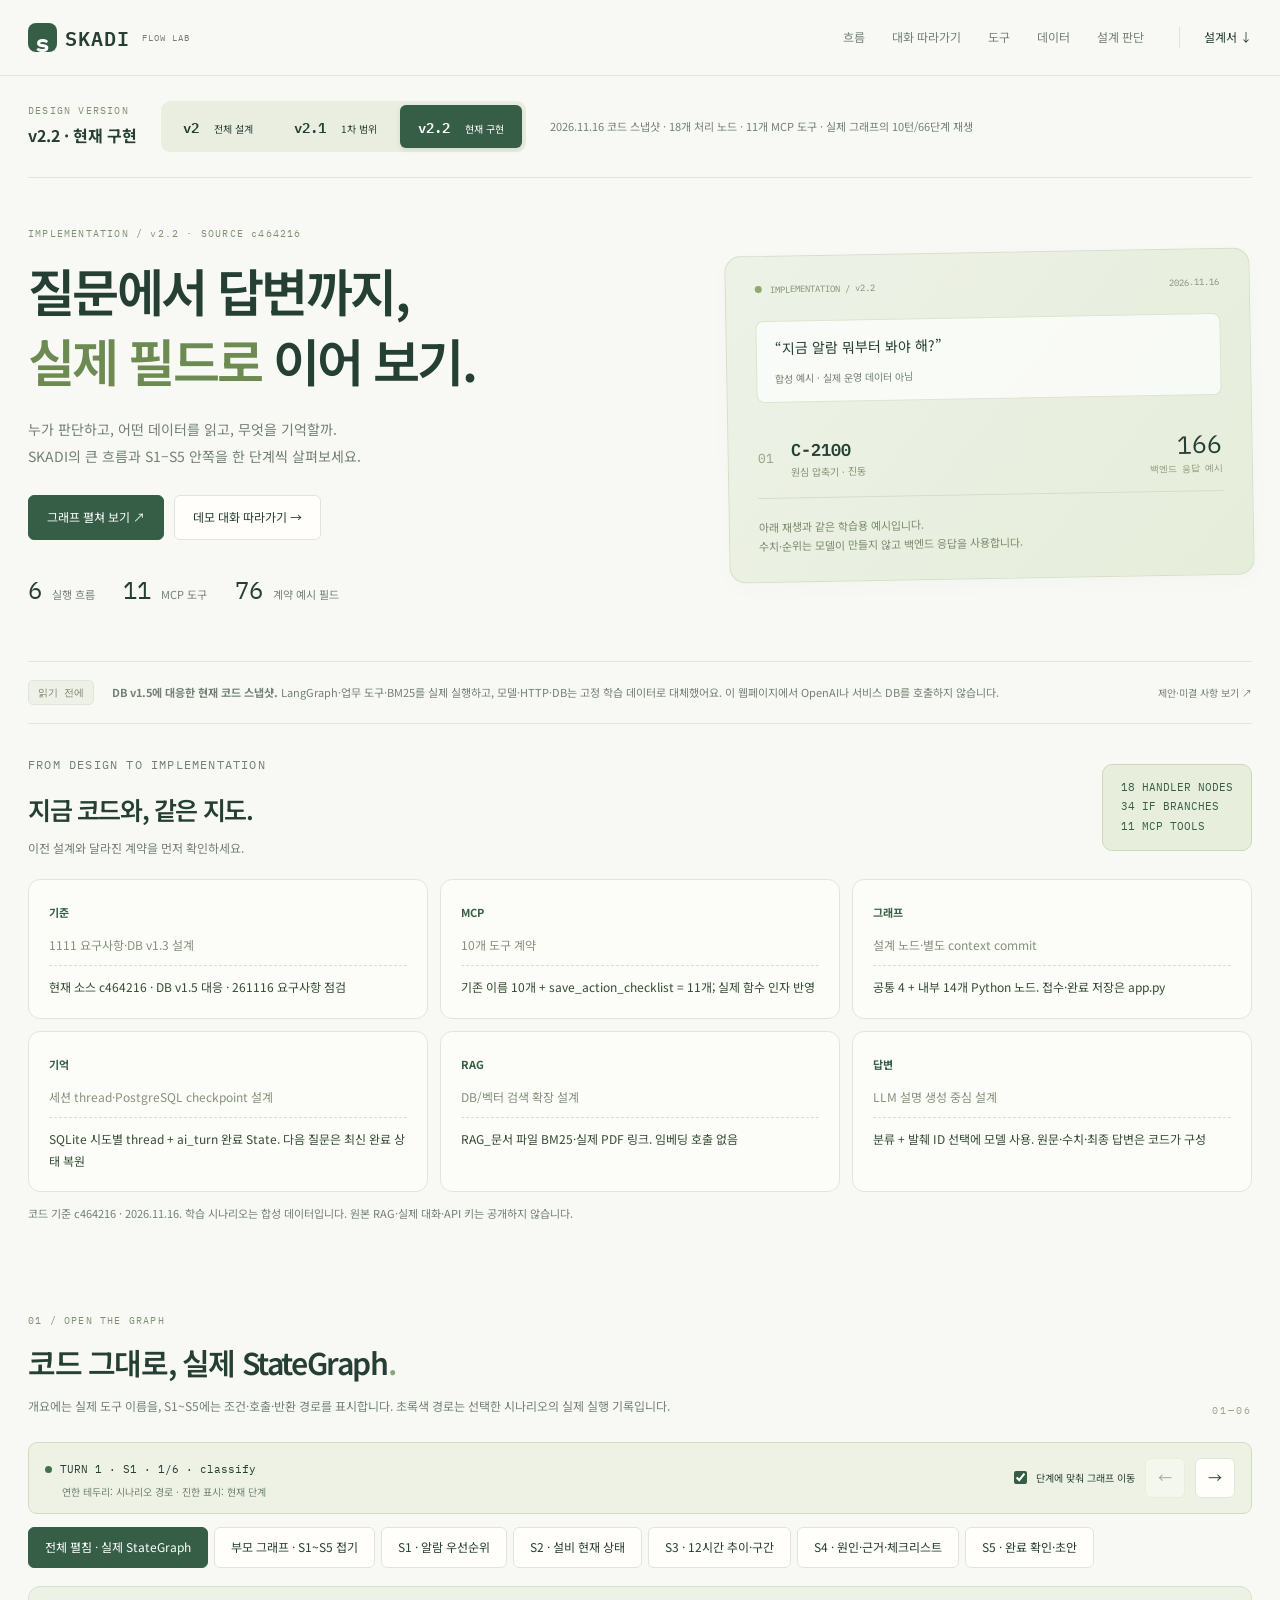
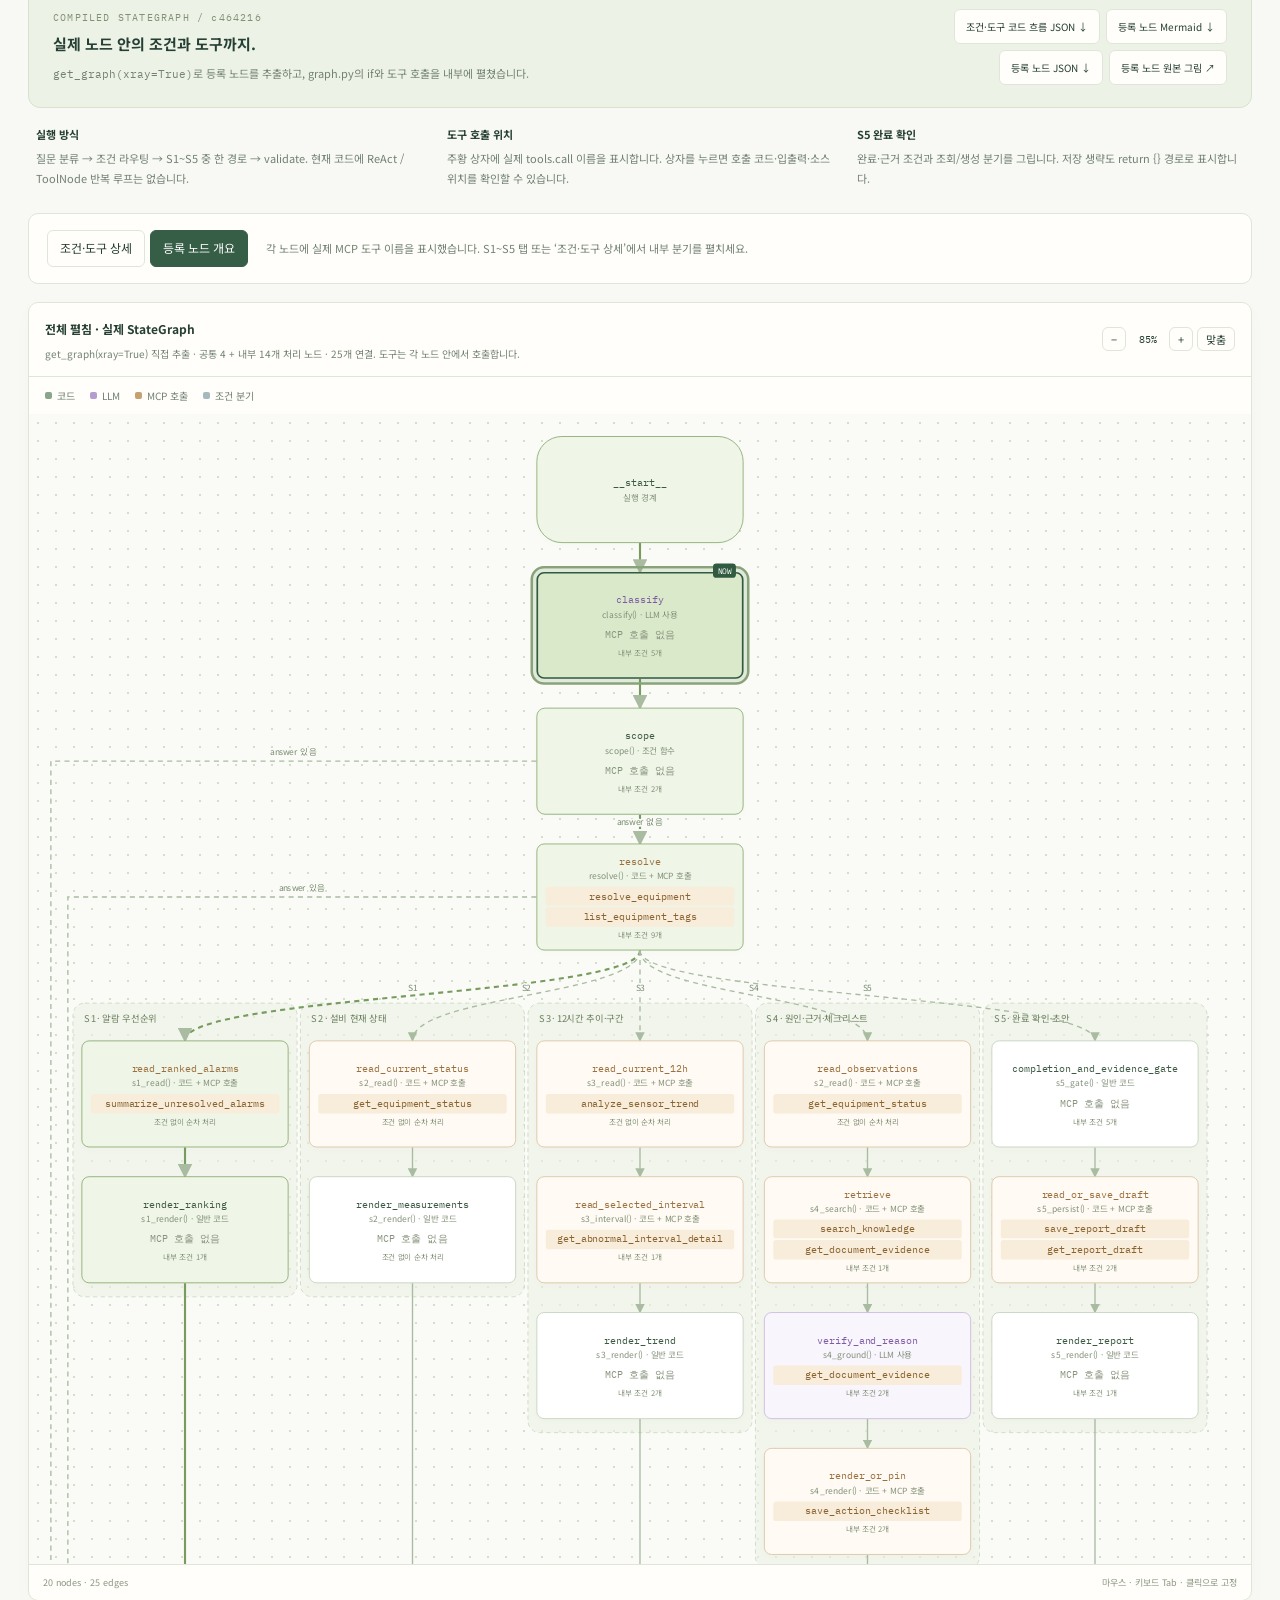
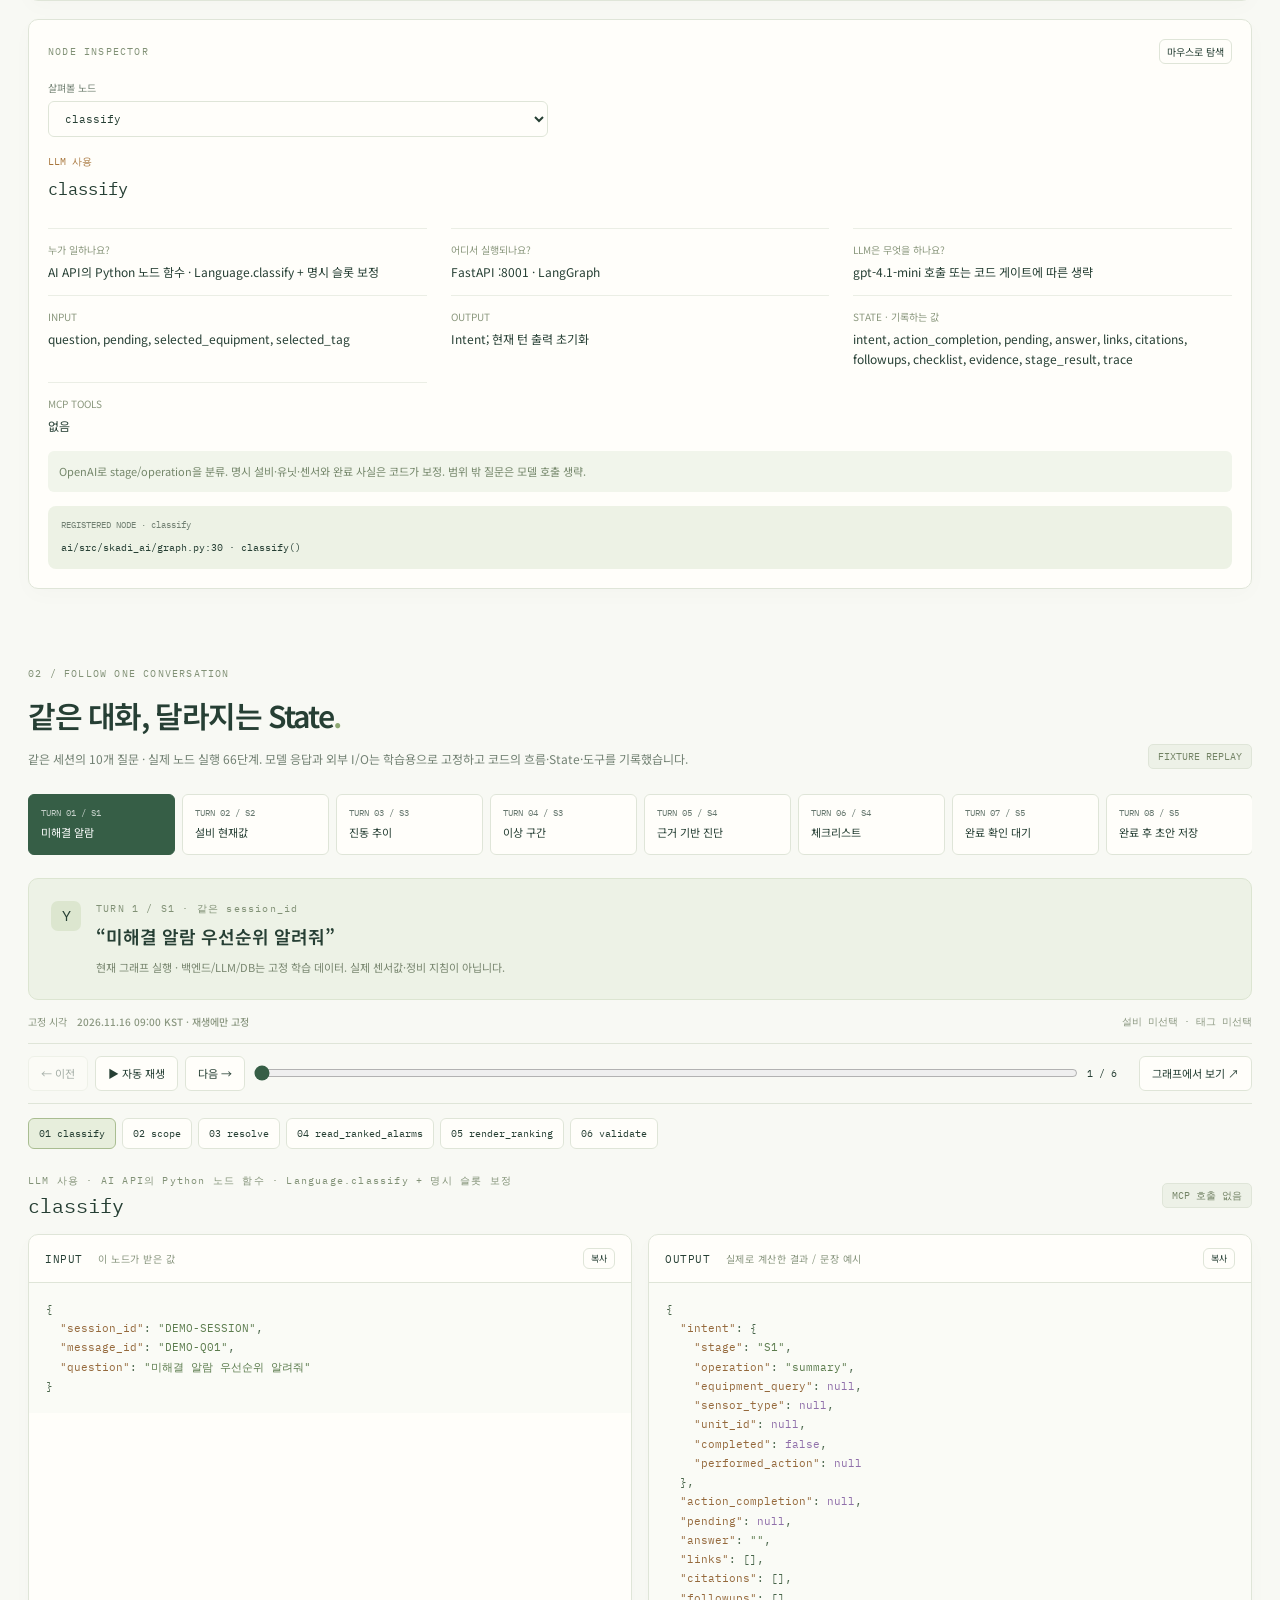
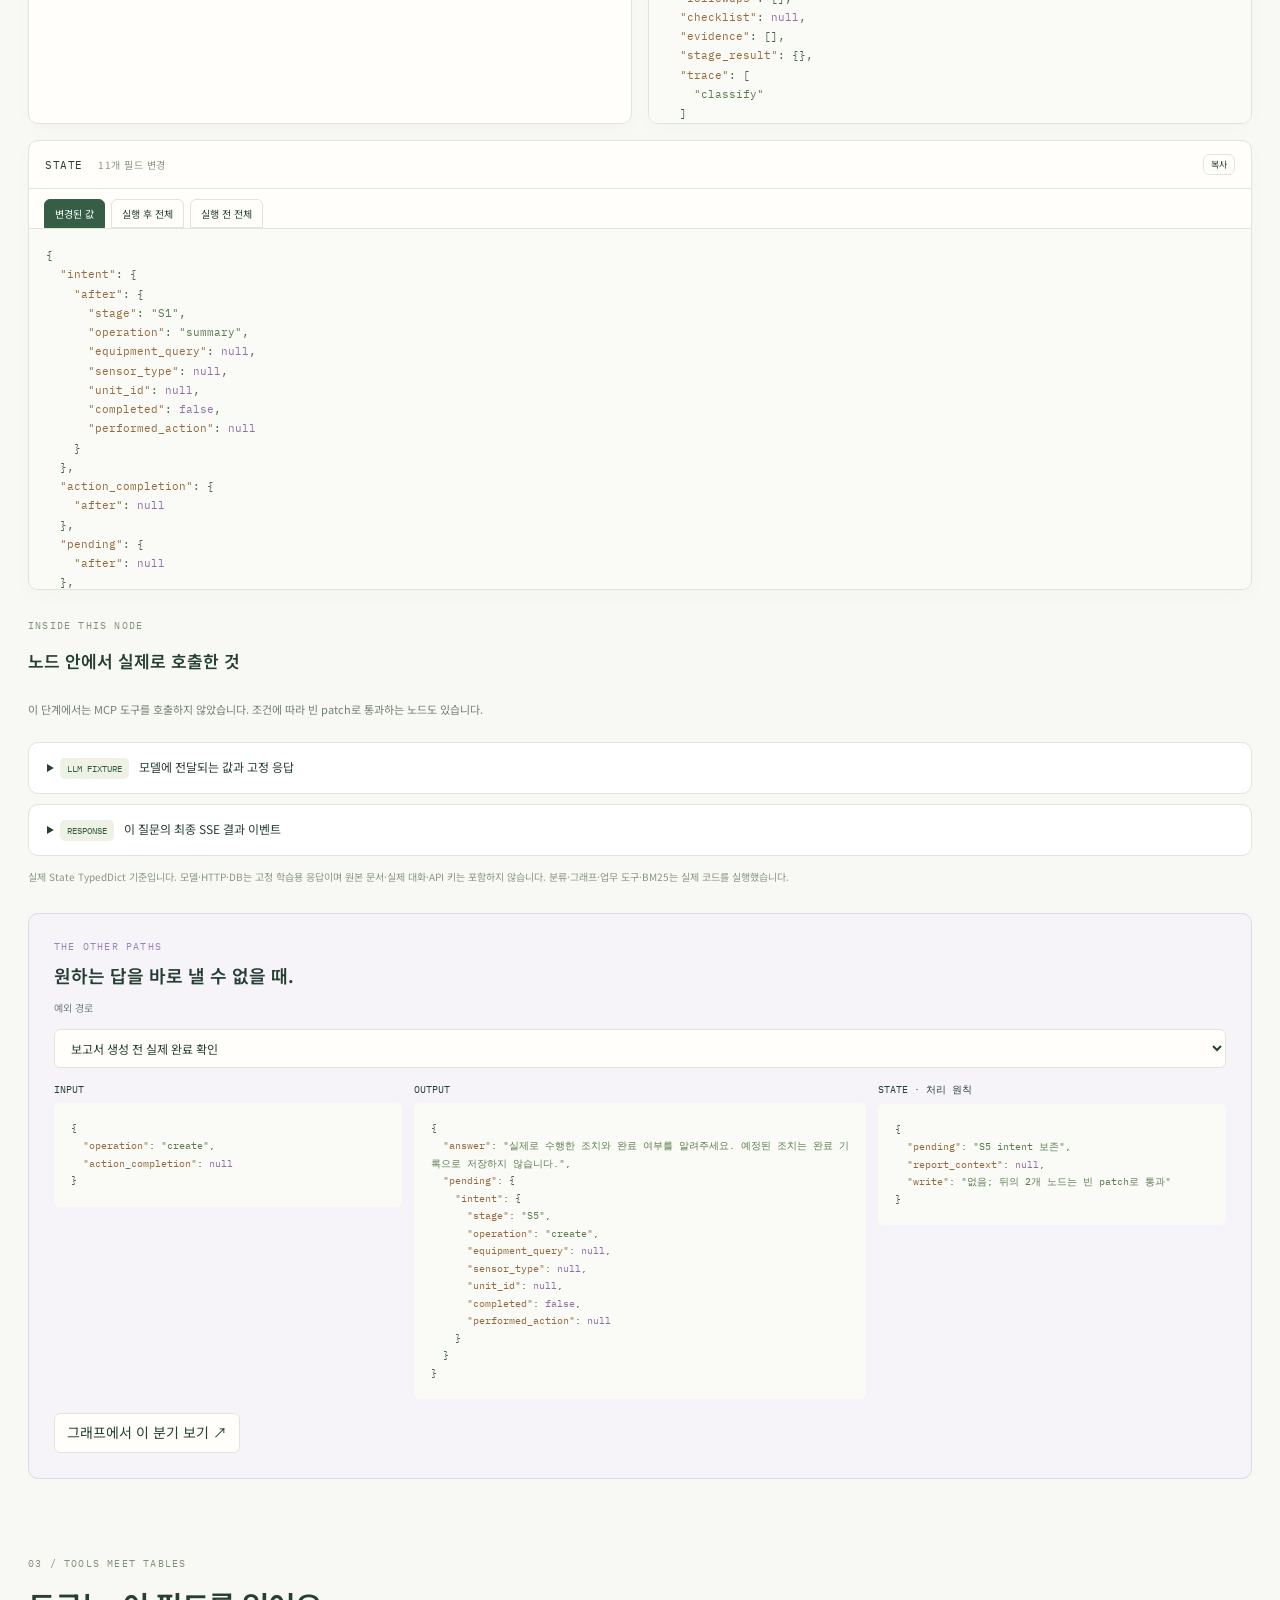
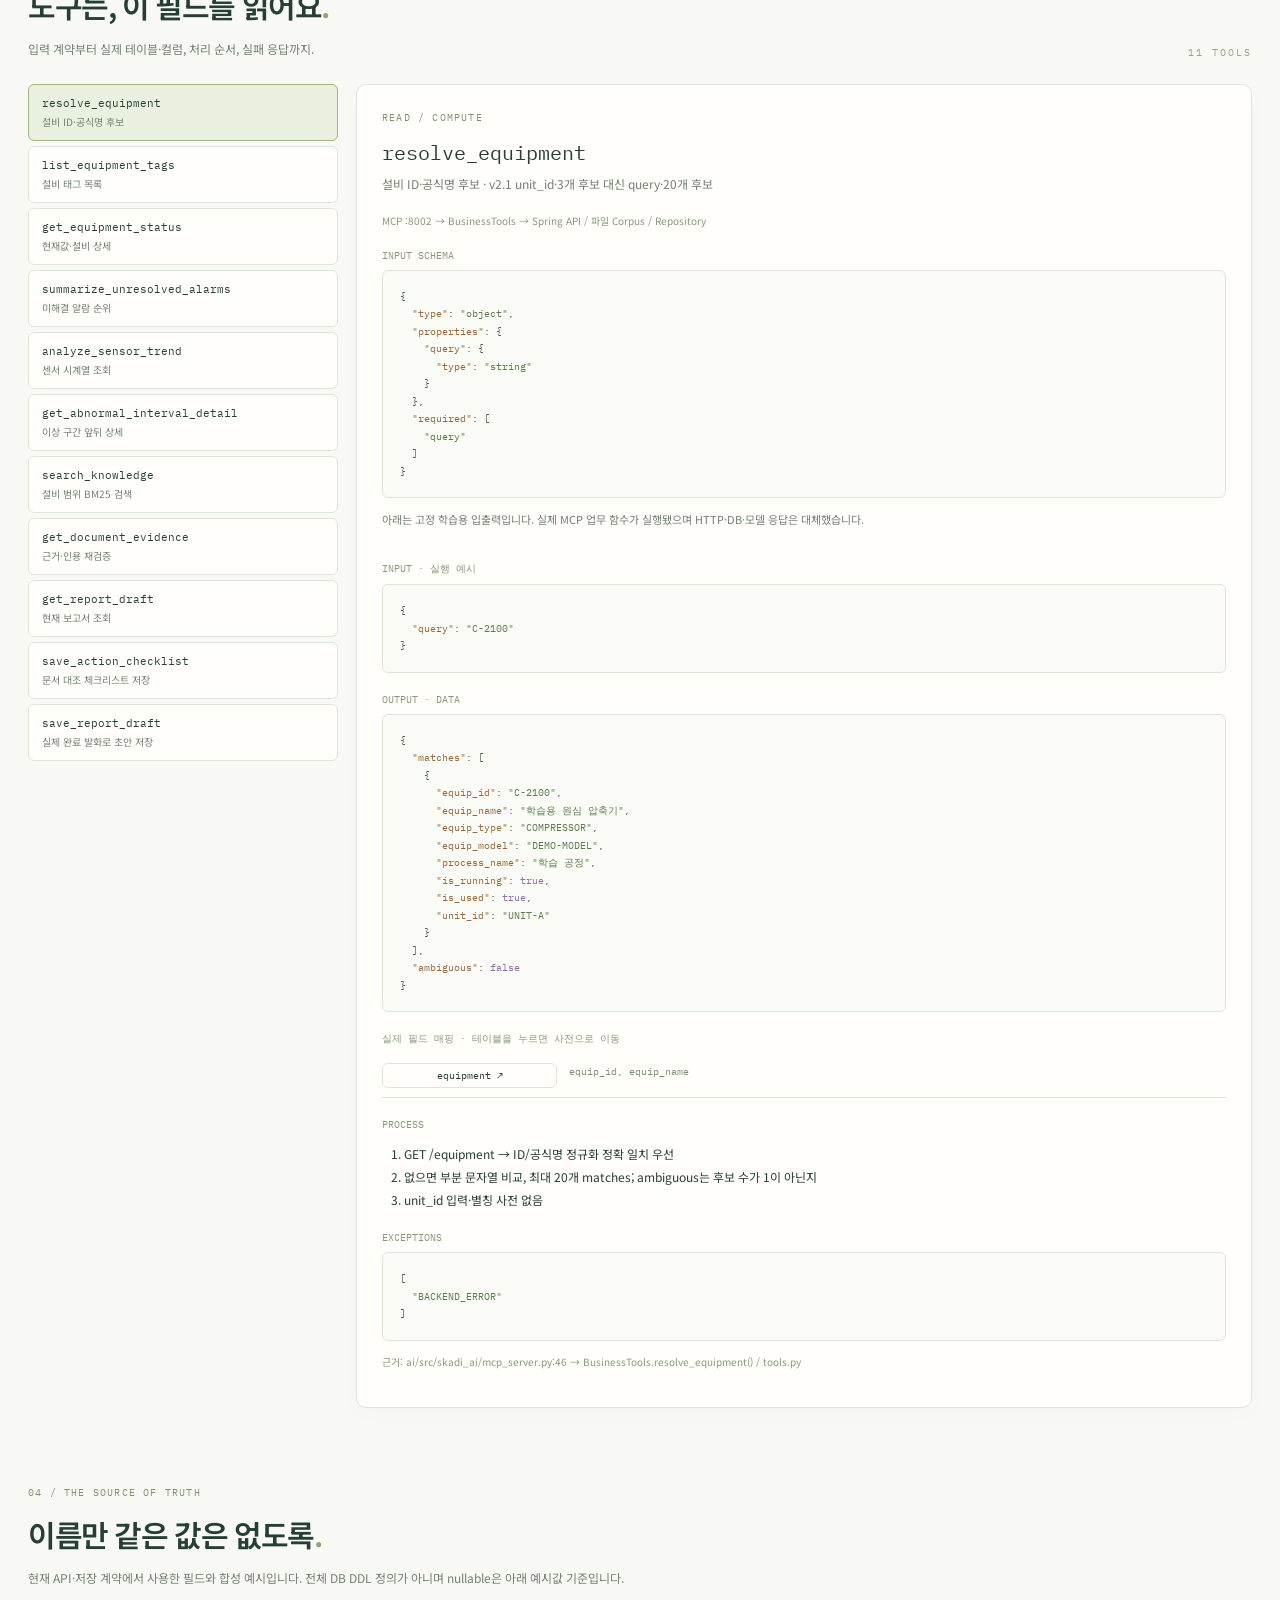
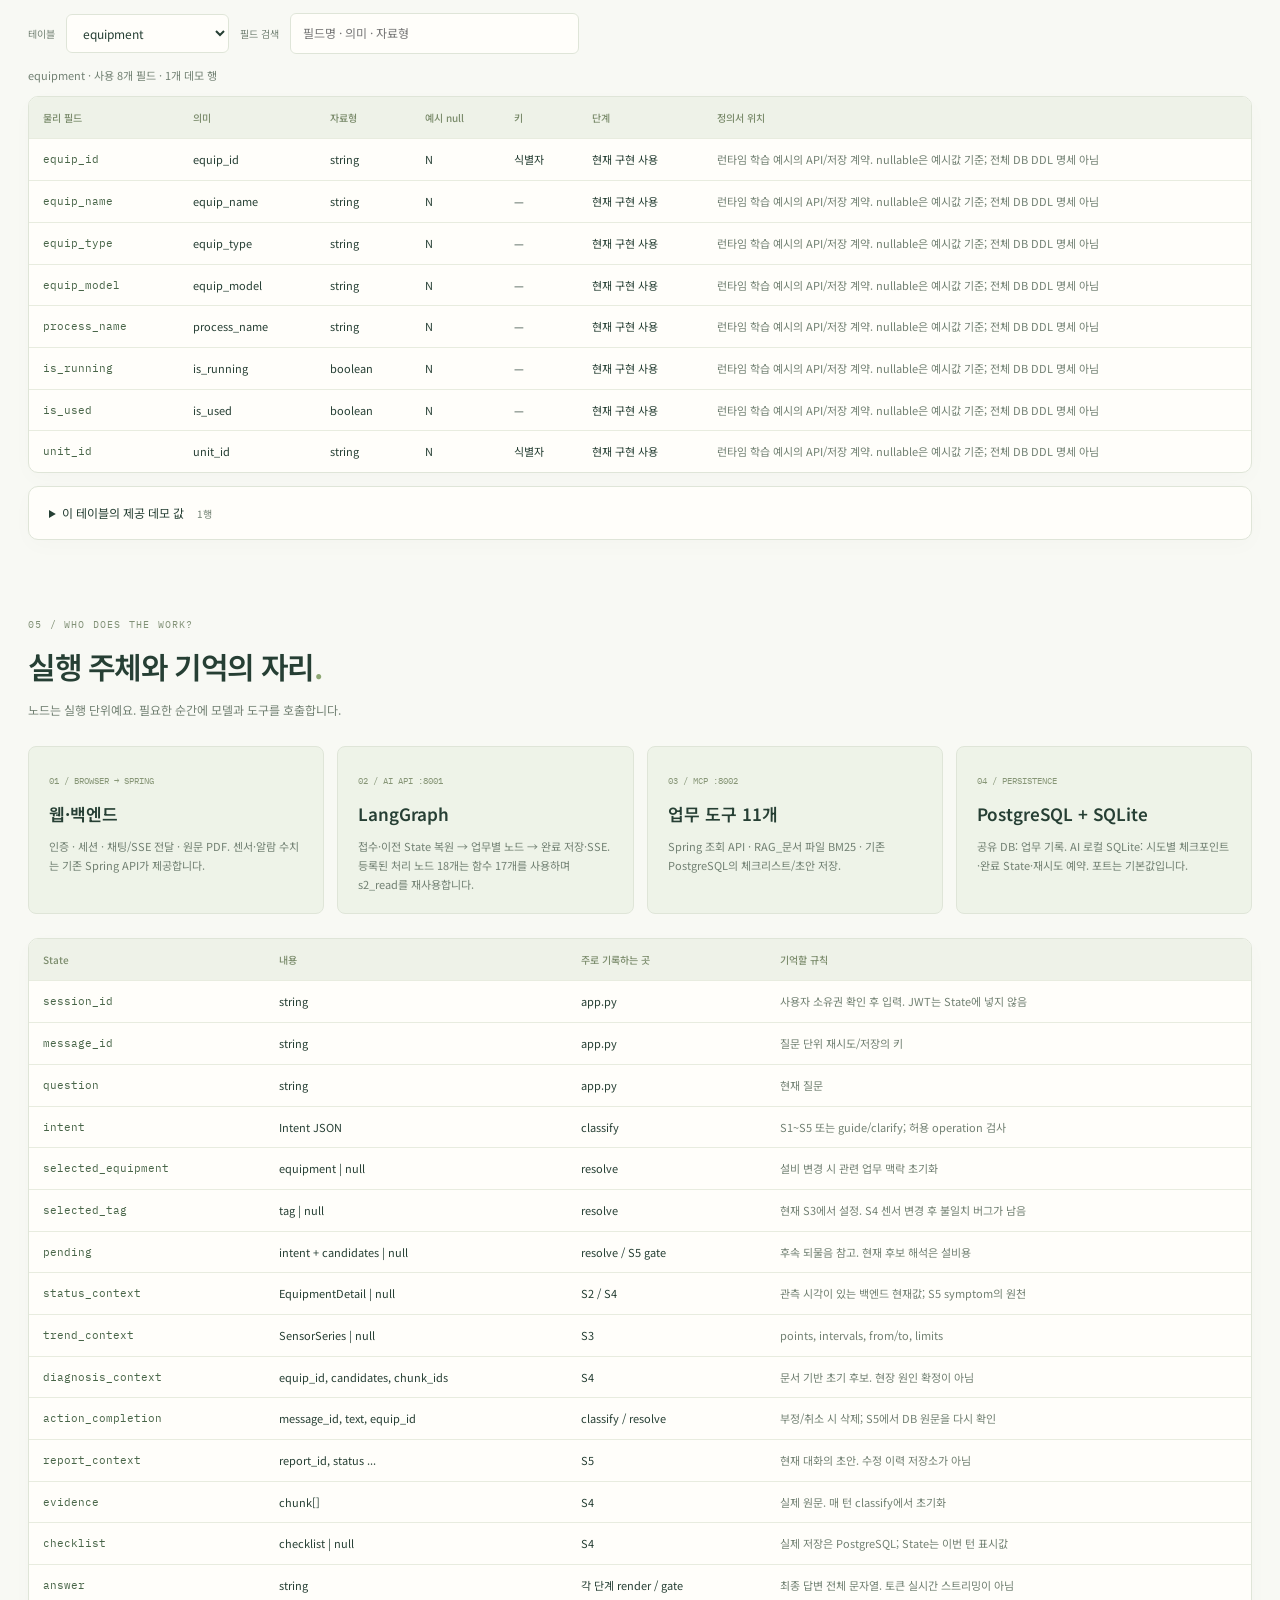
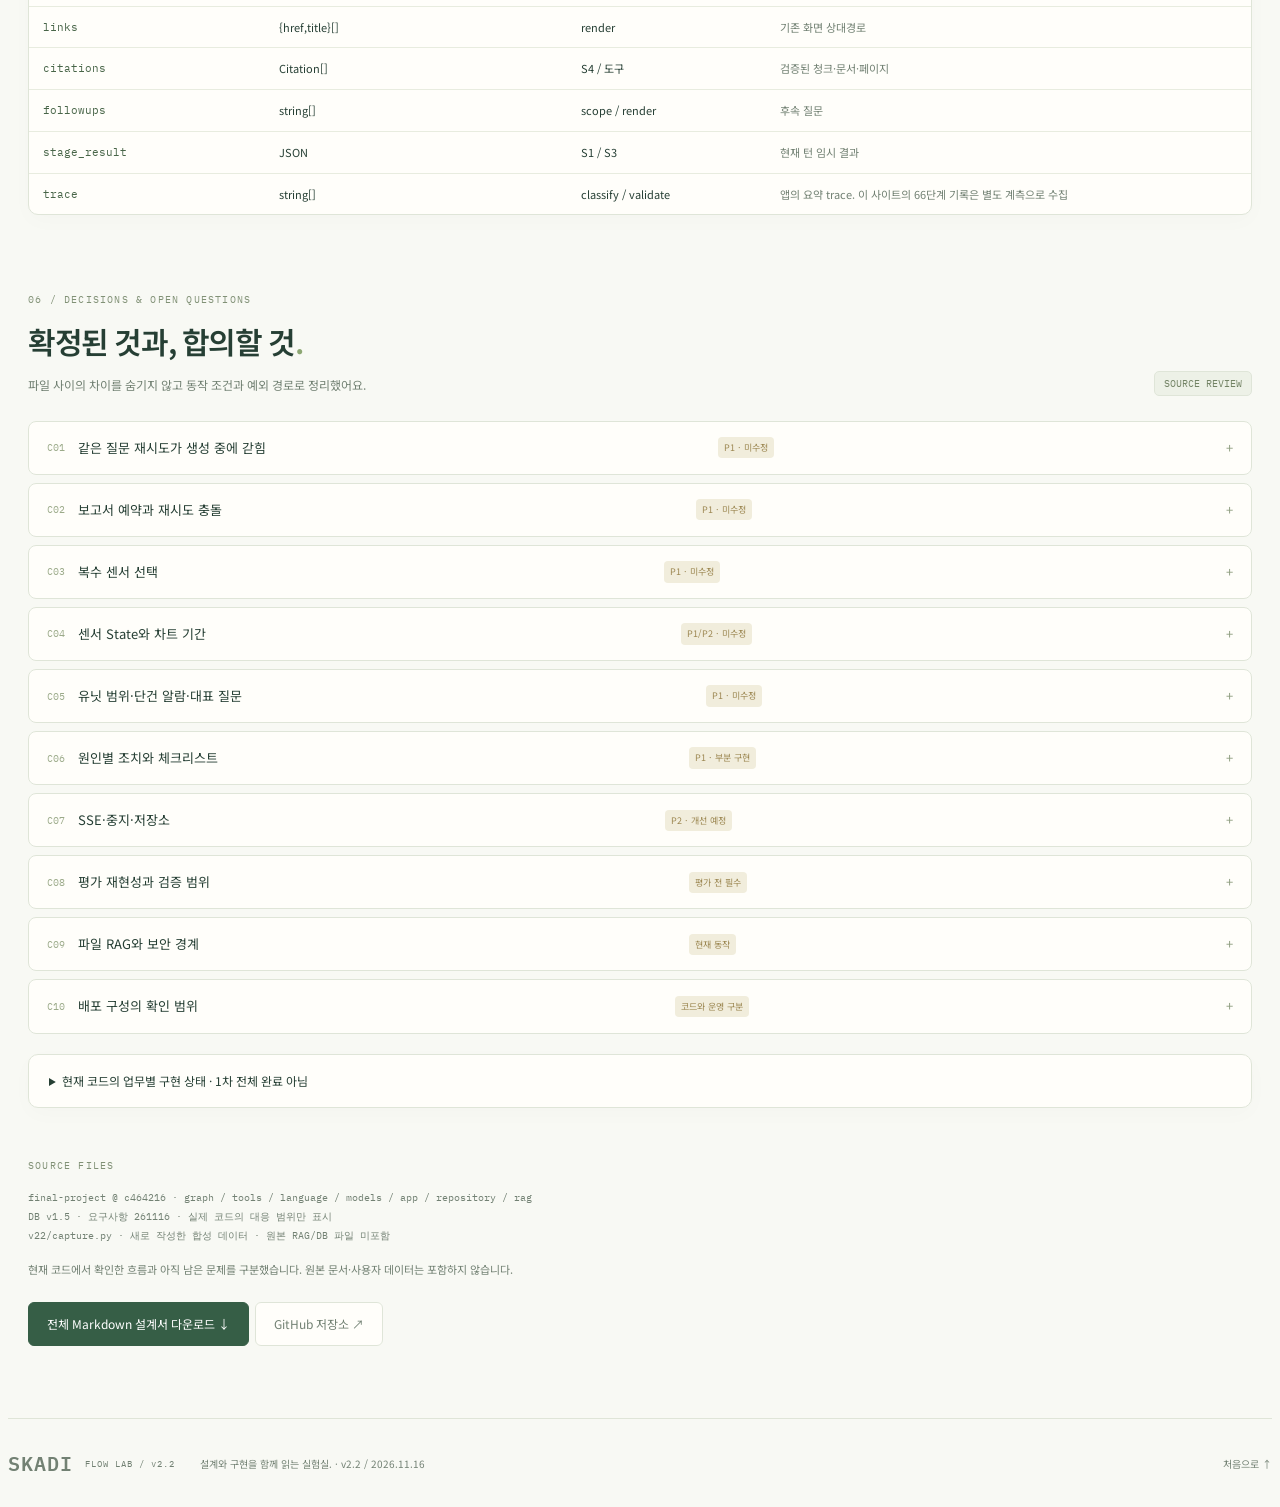
==== commit b0741ef2: "feat: show actual conditions and MCP calls inside graph nodes Expand registered handlers with AST-de" ====
--- a/index.html
+++ b/index.html
@@ -20,4 +20,4 @@
 <section id="architecture" class="section"><div class="section-head"><div><p class="eyebrow">05 / WHO DOES THE WORK?</p><h2>실행 주체와 기억의 자리<span>.</span></h2><p>노드는 실행 단위예요. 필요한 순간에 모델과 도구를 호출합니다.</p></div></div><div class="architecture"><article><span>01 / BROWSER</span><h3>프론트</h3><p>질문 입력 · 차트/모달 · 체크리스트 표시 · 보고서 최종 제출</p></article><article><span>02 / AGENT BACKEND</span><h3>LangGraph + API</h3><p>소유권 · 분류 · 조건부 분기 · 세션 상태 · 검증 · MCP Client</p></article><article><span>03 / SERVICES</span><h3>LLM · MCP Server</h3><p>모델은 구조화·설명. 도구의 서비스 코드는 조회·계산·저장.</p></article><article><span>04 / POSTGRESQL</span><h3>원천 데이터 + 기억</h3><p>master · ts · alarm · history · app · agent 체크포인트</p></article></div><div class="table-wrap card"><table><thead><tr><th>State</th><th>내용</th><th>주로 기록하는 곳</th><th>기억할 규칙</th></tr></thead><tbody id="state-dictionary"></tbody></table></div></section>
 
 <section id="decisions" class="section"><div class="section-head"><div><p class="eyebrow">06 / DECISIONS & OPEN QUESTIONS</p><h2>확정된 것과, 합의할 것<span>.</span></h2><p>파일 사이의 차이를 숨기지 않고 동작 조건과 예외 경로로 정리했어요.</p></div><span class="pill">SOURCE REVIEW</span></div><div id="issue-list" class="issue-list"></div><details class="card requirements"><summary id="requirements-summary">1111 요구사항의 설계 대응</summary><div class="table-wrap"><table><thead><tr><th>행 / ID</th><th>기능</th><th>연결</th><th>범위와 남은 조건</th></tr></thead><tbody id="requirement-rows"></tbody></table></div></details><details class="card requirements" id="deferred-panel" hidden><summary>v2.1 범위 경계 · 후속 스프린트와 원본 위치</summary><div class="table-wrap"><table><thead><tr><th>원본 셀</th><th>후속 스프린트</th><th>1차에서 유지</th></tr></thead><tbody id="deferred-rows"></tbody></table></div></details><div class="sources"><p class="eyebrow">SOURCE FILES</p><div id="source-files"></div><p>원본 Excel은 수정하지 않았습니다. 개발 예시와 실제 서비스 구현 상태는 설계서에서 구분했습니다.</p><a data-design-download href="design.md" download class="button primary">전체 Markdown 설계서 다운로드 ↓</a><a class="button" href="https://github.com/U-Je0n9/skadi-flow-lab">GitHub 저장소 ↗</a></div></section>
-</main><footer><a class="brand" href="#top">SKADI <small id="footer-version">FLOW LAB</small></a><span>설계를 읽는 작은 실험실. · 2026.11.12</span><a href="#top">처음으로 ↑</a></footer><div id="tooltip" role="tooltip" hidden></div><div id="toast" role="status"></div><script src="v22-ui.js"></script><script src="app.js"></script></body></html>
+</main><footer><a class="brand" href="#top">SKADI <small id="footer-version">FLOW LAB</small></a><span>설계를 읽는 작은 실험실. · 2026.11.12</span><a href="#top">처음으로 ↑</a></footer><div id="tooltip" role="tooltip" hidden></div><div id="toast" role="status"></div><script src="v22-ui.js"></script><script src="control-ui.js"></script><script src="app.js"></script></body></html>
--- a/style.css
+++ b/style.css
@@ -6,3 +6,28 @@
 @media(max-width:760px){.version-bar{gap:12px;padding:18px 0}.version-bar>div:first-child{flex:1}.version-buttons button{padding:8px 10px}.version-buttons small{display:block;margin:3px 0 0}.version-bar p{flex-basis:100%}.graph-follow{padding:12px}.graph-follow>div{flex-basis:100%}}
 
 .implementation-diff{padding:32px 0 12px}.implementation-heading{display:flex;align-items:center;justify-content:space-between;gap:20px;margin-bottom:20px}.implementation-heading h2{font-size:25px;margin:8px 0}.implementation-heading p{color:var(--muted);font-size:12px}.implementation-badge{background:#e7eedc;border:1px solid #cad8bb;border-radius:10px;padding:13px 18px;font:11px/1.8 var(--mono);white-space:nowrap;color:var(--green)}.implementation-diffs{display:grid;grid-template-columns:repeat(3,1fr);gap:12px}.implementation-diffs article{border:1px solid var(--line);padding:20px;background:#fcfdf8;border-radius:12px}.implementation-diffs article>span{font-size:11px;font-weight:700;color:var(--green)}.implementation-diffs p{font-size:12px;line-height:1.8}.implementation-diffs .before{color:#84917b;margin:10px 0;padding-bottom:10px;border-bottom:1px dashed #d7dfcf}.implementation-diffs .after{margin-bottom:0;color:#344c34}.fixture-note{font-size:11px;line-height:1.8;color:var(--muted);padding:12px 0;overflow-wrap:anywhere}.source-location{margin-top:14px;padding:13px;background:#edf2e5;border-radius:8px;font-size:11px}.source-location span{display:block;font:9px var(--mono);color:var(--muted);margin-bottom:7px}.source-location code{font-size:10px;overflow-wrap:anywhere}.runtime-heading{margin:28px 0 12px}.runtime-heading h3{font-size:17px}.runtime-call{border:1px solid var(--line);border-radius:10px;margin:10px 0;background:#fff;padding:14px 18px}.runtime-call summary{font-size:12px;cursor:pointer;overflow-wrap:anywhere}.runtime-call summary>span{display:inline-block;font:9px var(--mono);color:var(--green);background:#edf2e5;border-radius:5px;padding:5px 7px;margin-right:10px}.runtime-call h4{font:10px var(--mono);margin-top:16px;color:var(--muted)}.runtime-call pre{max-height:340px;overflow:auto;background:#f7f9f2;border-radius:7px;padding:14px;font-size:11px;line-height:1.7}.runtime-call .io-grid>div{min-width:0}.runtime-call[open] summary{padding-bottom:12px}.version-buttons{flex-wrap:wrap}html[data-version="2.2"] .hero-note .rank-demo:nth-of-type(3){display:none}html[data-version="2.2"] .hero-note .sample-question:after{content:'합성 예시 · 실제 운영 데이터 아님';display:block;font-size:10px;color:var(--muted);margin-top:9px}html[data-version="2.2"] .node span{font-size:11px;overflow-wrap:anywhere}html[data-version="2.2"] .trace-heading h3{overflow-wrap:anywhere}html[data-version="2.2"] #trace-tool{max-width:240px;overflow-wrap:anywhere}html[data-version="2.2"] .tool-sub{line-height:1.8}@media(max-width:900px){.implementation-diffs{grid-template-columns:repeat(2,1fr)}}@media(max-width:600px){.implementation-diffs{grid-template-columns:1fr}.implementation-heading{align-items:flex-start}.implementation-heading h2{font-size:21px}.implementation-badge{font-size:9px;padding:10px}.runtime-call{padding:13px}.runtime-call pre{font-size:10px}.version-buttons{width:100%}.version-buttons button{flex:1;min-width:85px}html[data-version="2.2"] #trace-tool{max-width:140px}}
+/* v2.2 uses the exported graph topology; the wider canvas keeps all subgraphs visible. */
+html[data-version="2.2"] .flow-layout{grid-template-columns:minmax(0,1fr)}
+html[data-version="2.2"] .inspector{position:static;max-height:none}
+html[data-version="2.2"] #node-detail dl{display:grid;grid-template-columns:repeat(3,minmax(0,1fr));gap:0 24px}
+html[data-version="2.2"] #node-select{max-width:500px}
+html[data-version="2.2"] .toolbar small{max-width:850px}
+html[data-version="2.2"] .node span{font-size:12px}
+html[data-version="2.2"] .node small{font-size:10px}
+.graph-proof{display:flex;justify-content:space-between;align-items:center;gap:24px;background:#edf2e6;border:1px solid #d9e2cf;border-radius:12px;padding:22px 24px}
+.graph-proof .eyebrow{margin-bottom:6px}.graph-proof strong{font-size:15px}.graph-proof p:not(.eyebrow){font-size:11px;color:var(--muted);margin-top:7px}
+.graph-downloads{display:flex;flex-wrap:wrap;gap:6px;justify-content:flex-end;max-width:360px}.graph-downloads .button{font-size:10px;padding:8px 11px}
+.graph-facts{display:grid;grid-template-columns:repeat(3,minmax(0,1fr));gap:24px;margin:16px 0 24px;padding:0 8px}.graph-facts p{font-size:11px;line-height:1.9;color:var(--muted)}.graph-facts b{display:block;font-size:11px;color:var(--ink);margin-bottom:3px}
+.graph-group rect{fill:#edf2e7;fill-opacity:.6;stroke:#cbd8c1;stroke-dasharray:5 4}.graph-group text{font:11px 'Noto Sans KR',sans-serif;fill:#6c805f;letter-spacing:.3px}
+.edge.conditional{stroke-dasharray:6 5}html[data-version="2.2"] .node[data-kind=branch]{border-radius:10px}
+@media(max-width:760px){.graph-proof{display:block;padding:18px}.graph-downloads{justify-content:flex-start;max-width:none;margin-top:16px}.graph-facts{grid-template-columns:1fr;gap:10px;padding:0 4px}html[data-version="2.2"] #node-detail dl{grid-template-columns:1fr}html[data-version="2.2"] .graph-viewport{height:540px}.graph-proof strong{font-size:14px}}
+/* A registered StateGraph node contains its Python control flow, not invented graph nodes. */
+#flow-mode{display:flex;align-items:center;gap:18px;margin:0 0 18px;padding:16px 18px;background:#fffefa;border:1px solid var(--line);border-radius:10px}#flow-mode[hidden]{display:none}.flow-mode-buttons{display:flex;gap:5px;flex-shrink:0}.flow-mode-buttons button{font-size:12px}.flow-mode-buttons button[aria-pressed=true]{background:var(--green);color:white;border-color:var(--green)}#flow-mode p{font-size:11px;color:var(--muted)}
+.overview-tools{display:grid;gap:2px;margin-top:5px;width:100%}.overview-tools>span{font:9px/1.55 var(--mono);background:#f7edda;color:#8a6230;border-radius:3px;padding:2px 3px;overflow-wrap:anywhere}.overview-tools>span.no-tool{background:transparent;color:#87927d}.overview-conditions{font-size:9px!important;margin-top:3px}
+.control-group{position:absolute;border:1.5px solid #c8d5c1;border-radius:14px;background:#fffefa;box-shadow:0 5px 18px #34552d06;overflow:visible}.control-group.current-handler{border:3px solid #527b43;box-shadow:0 0 0 6px #87a5751a}.control-group .control-heading.node{position:absolute;left:0;top:0;width:100%;height:54px;min-height:0;border:0;border-bottom:1px solid #d5dfcf;border-radius:12px 12px 0 0;background:#edf3e7;box-shadow:none;text-align:left;align-items:flex-start;padding:8px 18px;font-size:14px}.control-heading.node span{font-size:14px!important}.control-heading.node small{font:10px/1.4 var(--mono)!important}.control-boundary .control-heading.node{height:100%;align-items:center;justify-content:center;border:0;border-radius:12px;font:13px var(--mono)}
+.control-inner-lines{position:absolute;overflow:visible;pointer-events:none}.control-edge{fill:none;stroke:#adb9a4;stroke-width:1.7;marker-end:url(#arrow)}.control-edge.branch-edge{stroke-dasharray:6 4}.control-edge.in-path{stroke:#537c40;stroke-width:3.3}.control-edge-label{font:10px 'Noto Sans KR',sans-serif;fill:#687c5b;paint-order:stroke;stroke:#fffefa;stroke-width:5px;stroke-linejoin:round}
+.flow-atom{position:absolute;display:flex;flex-direction:column;justify-content:center;gap:4px;border:1.4px solid #ccd6c6;border-radius:9px;background:#f8faf5;padding:10px 14px;text-align:left;line-height:1.4;box-shadow:0 2px 6px #24452d04}.flow-atom>small{font:9px/1.3 var(--mono);color:#84917a;letter-spacing:.3px}.flow-atom>strong{font:500 12px/1.5 'Noto Sans KR',sans-serif;display:-webkit-box;-webkit-line-clamp:2;-webkit-box-orient:vertical;overflow:hidden}.flow-atom>code{font:9px/1.4 var(--mono);color:#60716a;display:-webkit-box;-webkit-line-clamp:2;-webkit-box-orient:vertical;overflow:hidden;overflow-wrap:anywhere}.flow-atom[data-kind=condition]{background:#edf4f3;border-color:#9ebbb6;border-radius:18px}.flow-atom[data-kind=tool]{background:#fff4df;border-color:#d2a366}.flow-atom[data-kind=tool]>strong,.flow-atom[data-kind=model]>strong{font-family:var(--mono);font-size:12px}.flow-atom[data-kind=model]{background:#f5effc;border-color:#c0a4dc}.flow-atom[data-kind=return]{background:#f4f4f0;border-color:#c4cbbb}.flow-atom[data-kind=error]{background:#fff0f0;border-color:#d6a2a2}.flow-atom.in-path{box-shadow:0 0 0 2px #5c813f;border-color:#648746}.flow-atom.not-taken{opacity:.58}.flow-atom:hover{opacity:1;outline:3px solid #96ac87;outline-offset:3px;z-index:4}.flow-result{position:absolute;top:-8px;right:10px;background:#537747;color:#fff;font:9px/1.5 'Noto Sans KR',sans-serif;border-radius:4px;padding:1px 5px}.flow-result:empty{display:none}.flow-atom.not-taken .flow-result{background:#808c78}.control-return-note{position:absolute;bottom:12px;left:18px;font-size:10px;color:#8b9782}
+.flow-inspection{padding:18px;border:1px solid #bacdb1;border-radius:10px;background:#f6f9f0;margin-bottom:24px}.flow-inspection h3{font-size:16px}.flow-inspection p{font-size:12px;margin:10px 0}.flow-inspection pre{margin:12px 0;border:1px solid #e1e8d9;border-radius:7px;max-height:360px}.flow-inspection>small{font:10px var(--mono)}.flow-inspection button{margin-top:15px;font-size:11px}
+@media(max-width:760px){#flow-mode{display:block;padding:14px}#flow-mode p{margin-top:10px}.flow-mode-buttons{flex-wrap:wrap}.flow-mode-buttons button{font-size:11px}.flow-inspection{padding:12px}.flow-inspection h3{font-size:14px}}
+
+.flow-atom>strong{font-size:14px}.flow-atom[data-kind=tool]>strong,.flow-atom[data-kind=model]>strong{font-size:13px}
